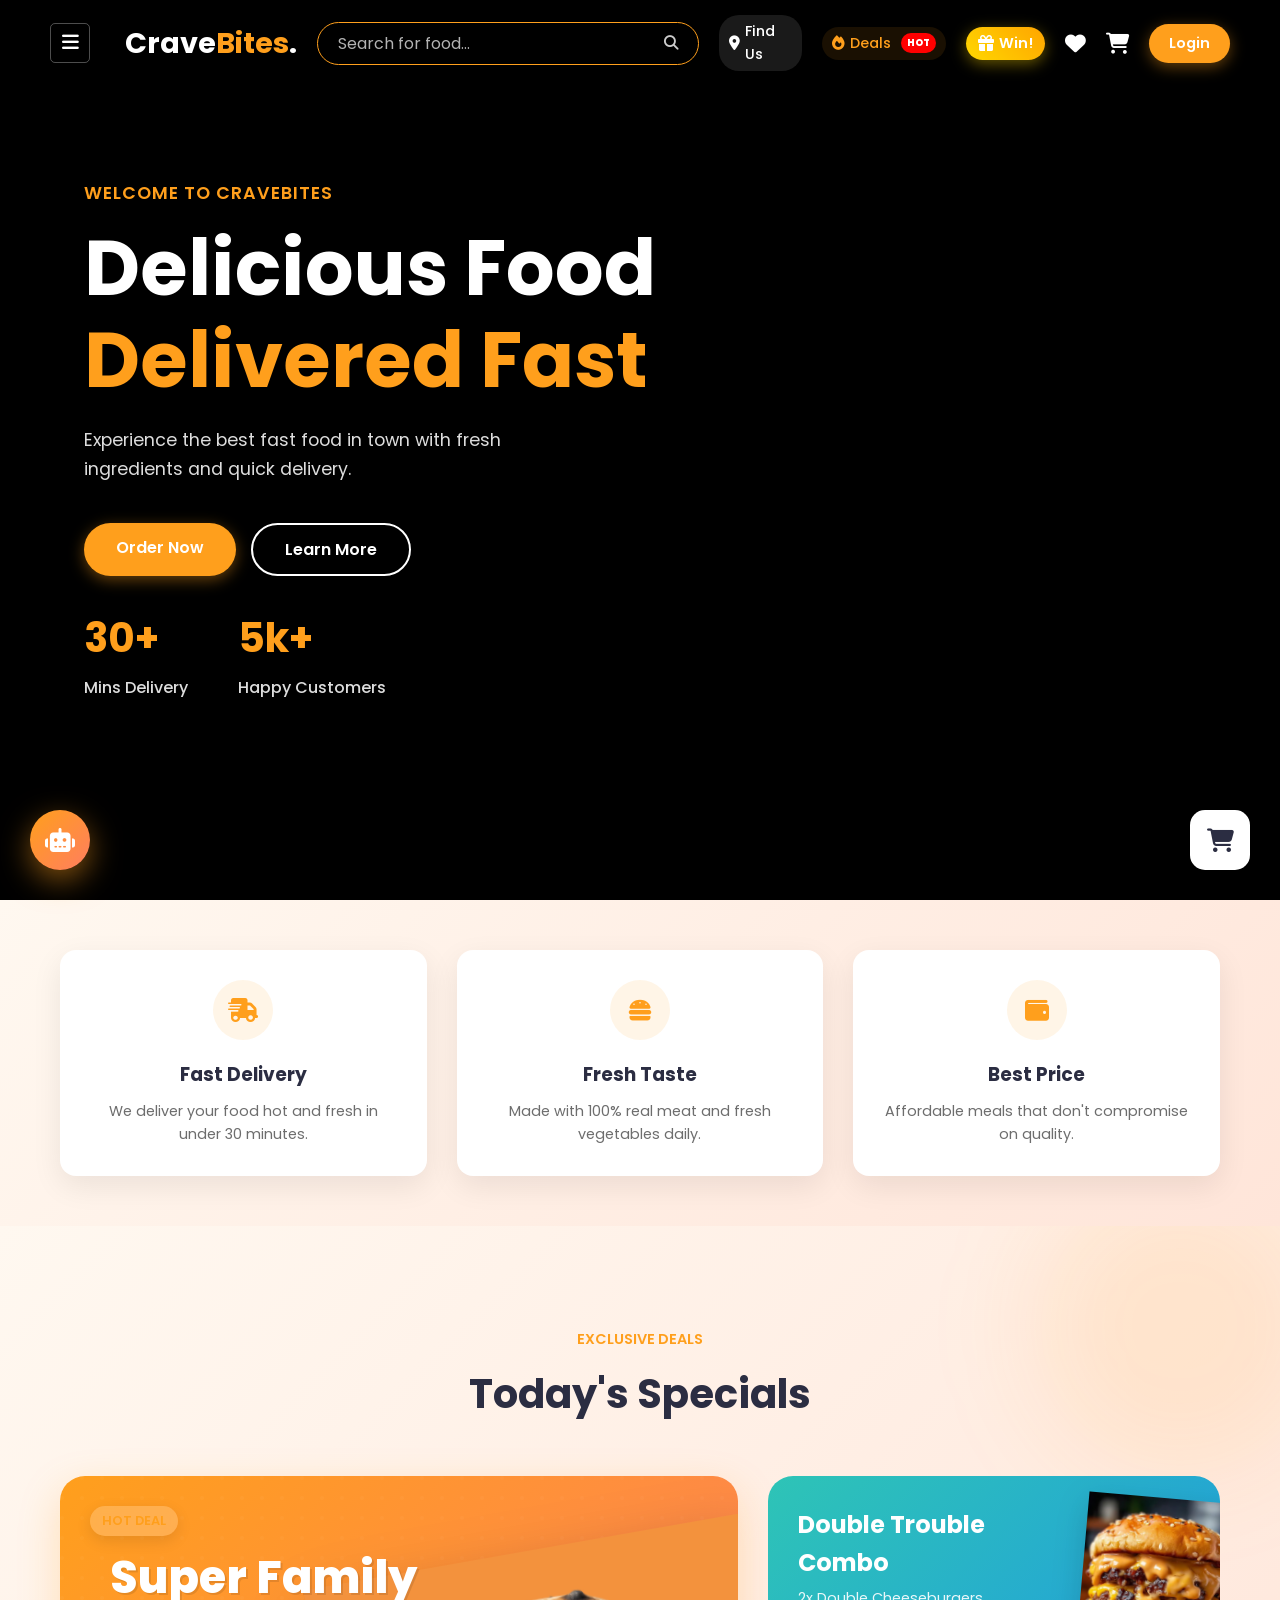
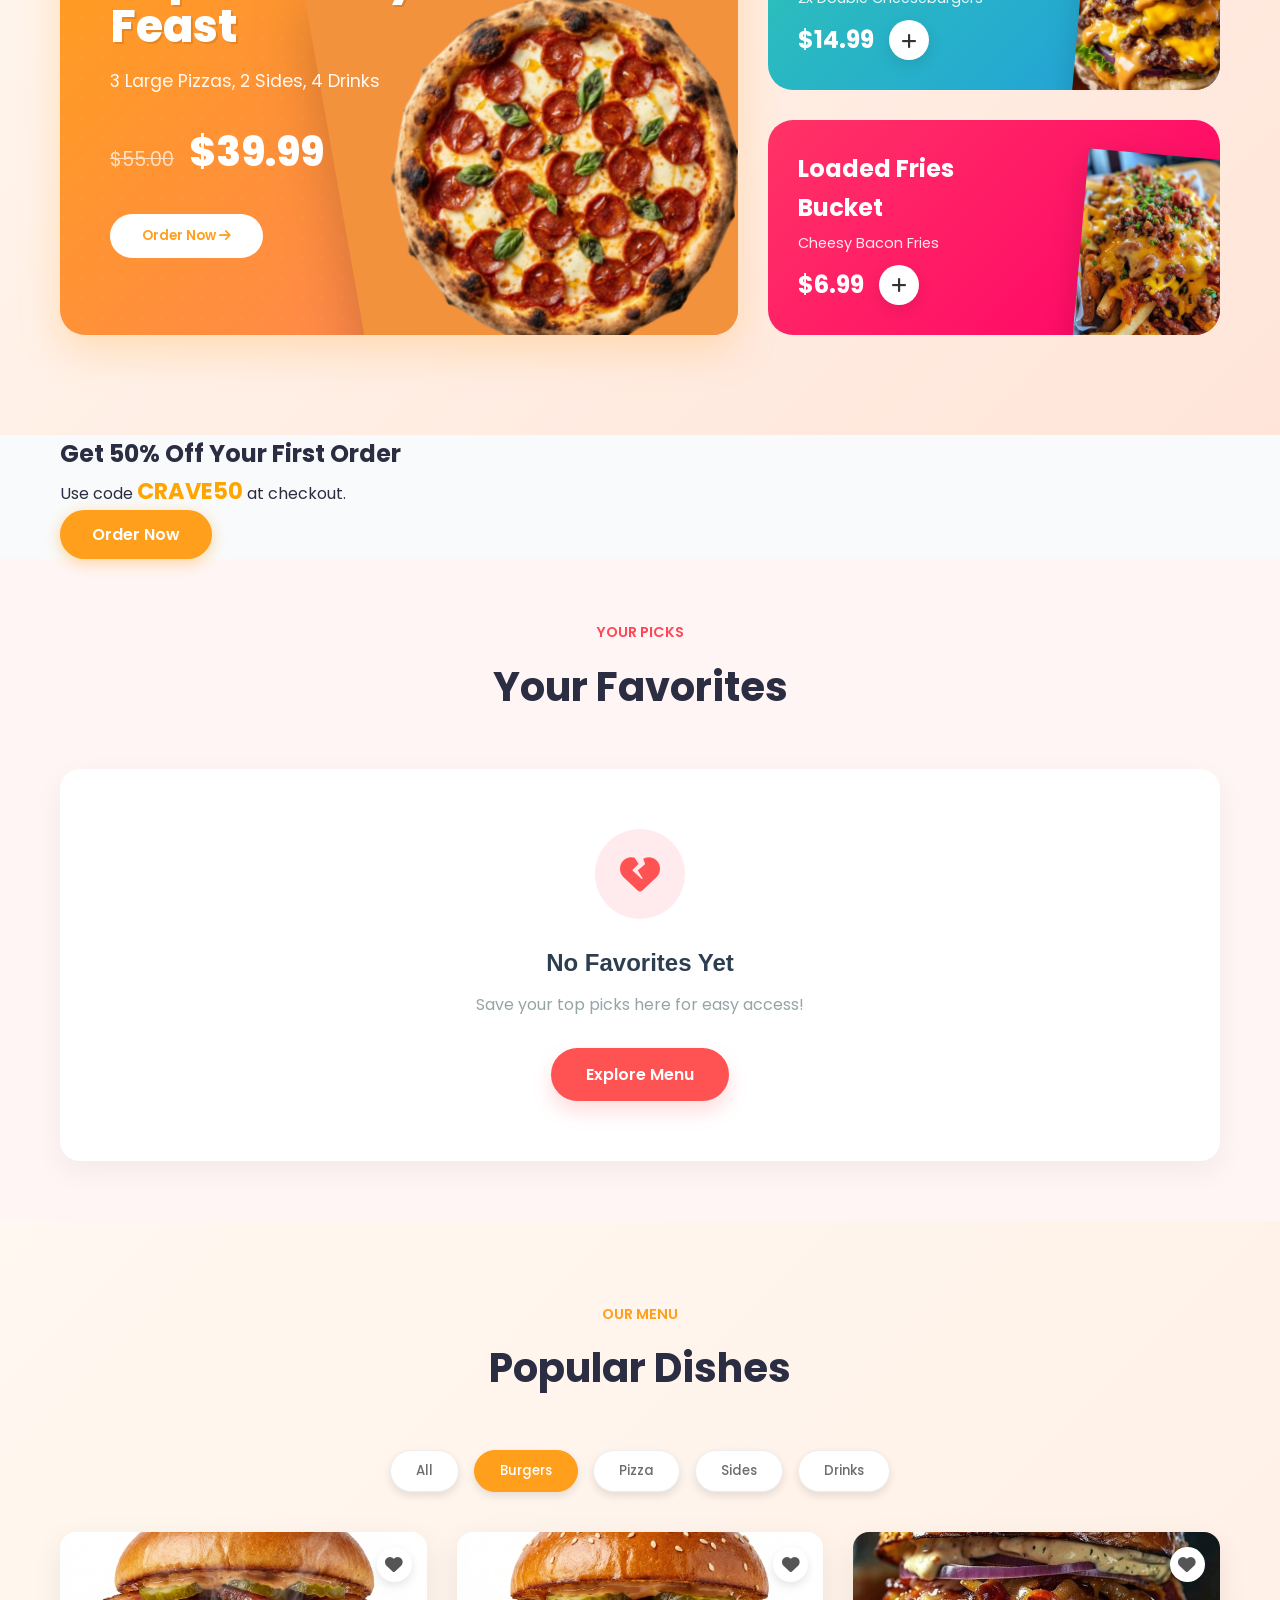
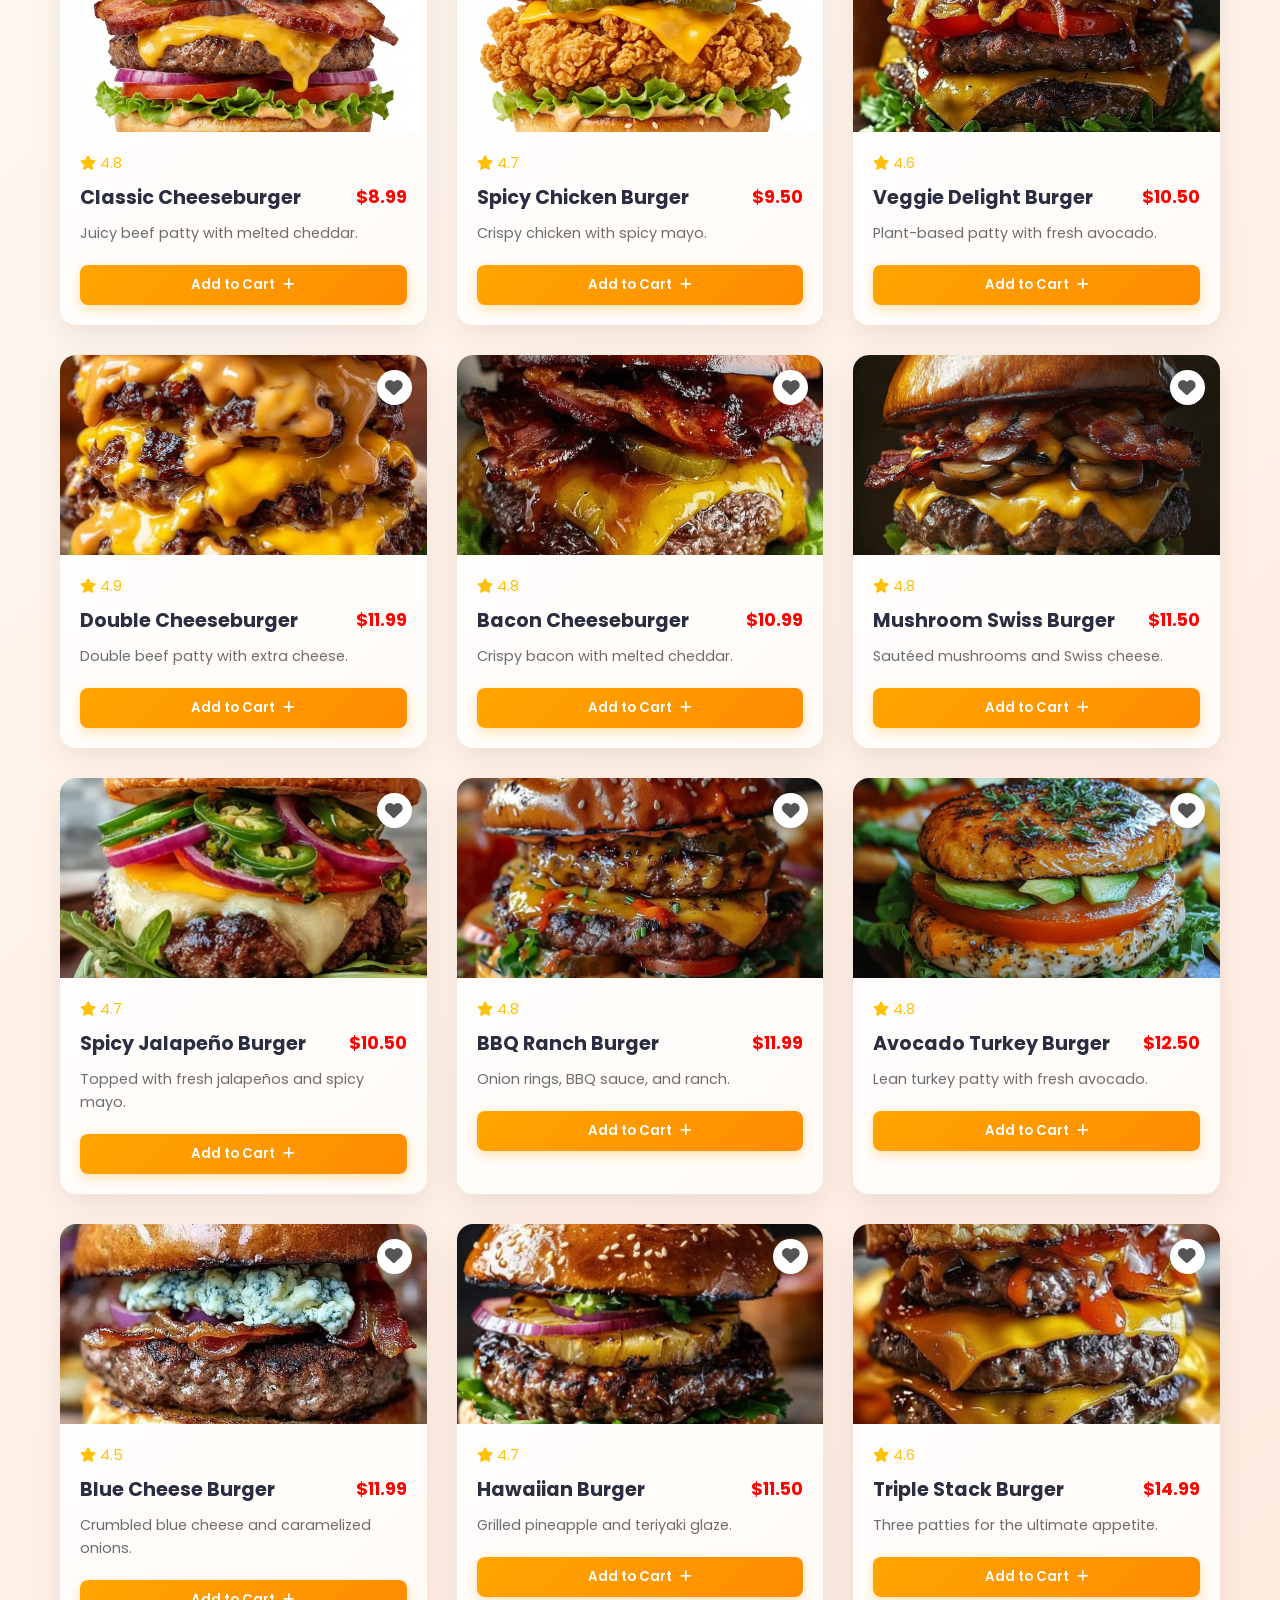
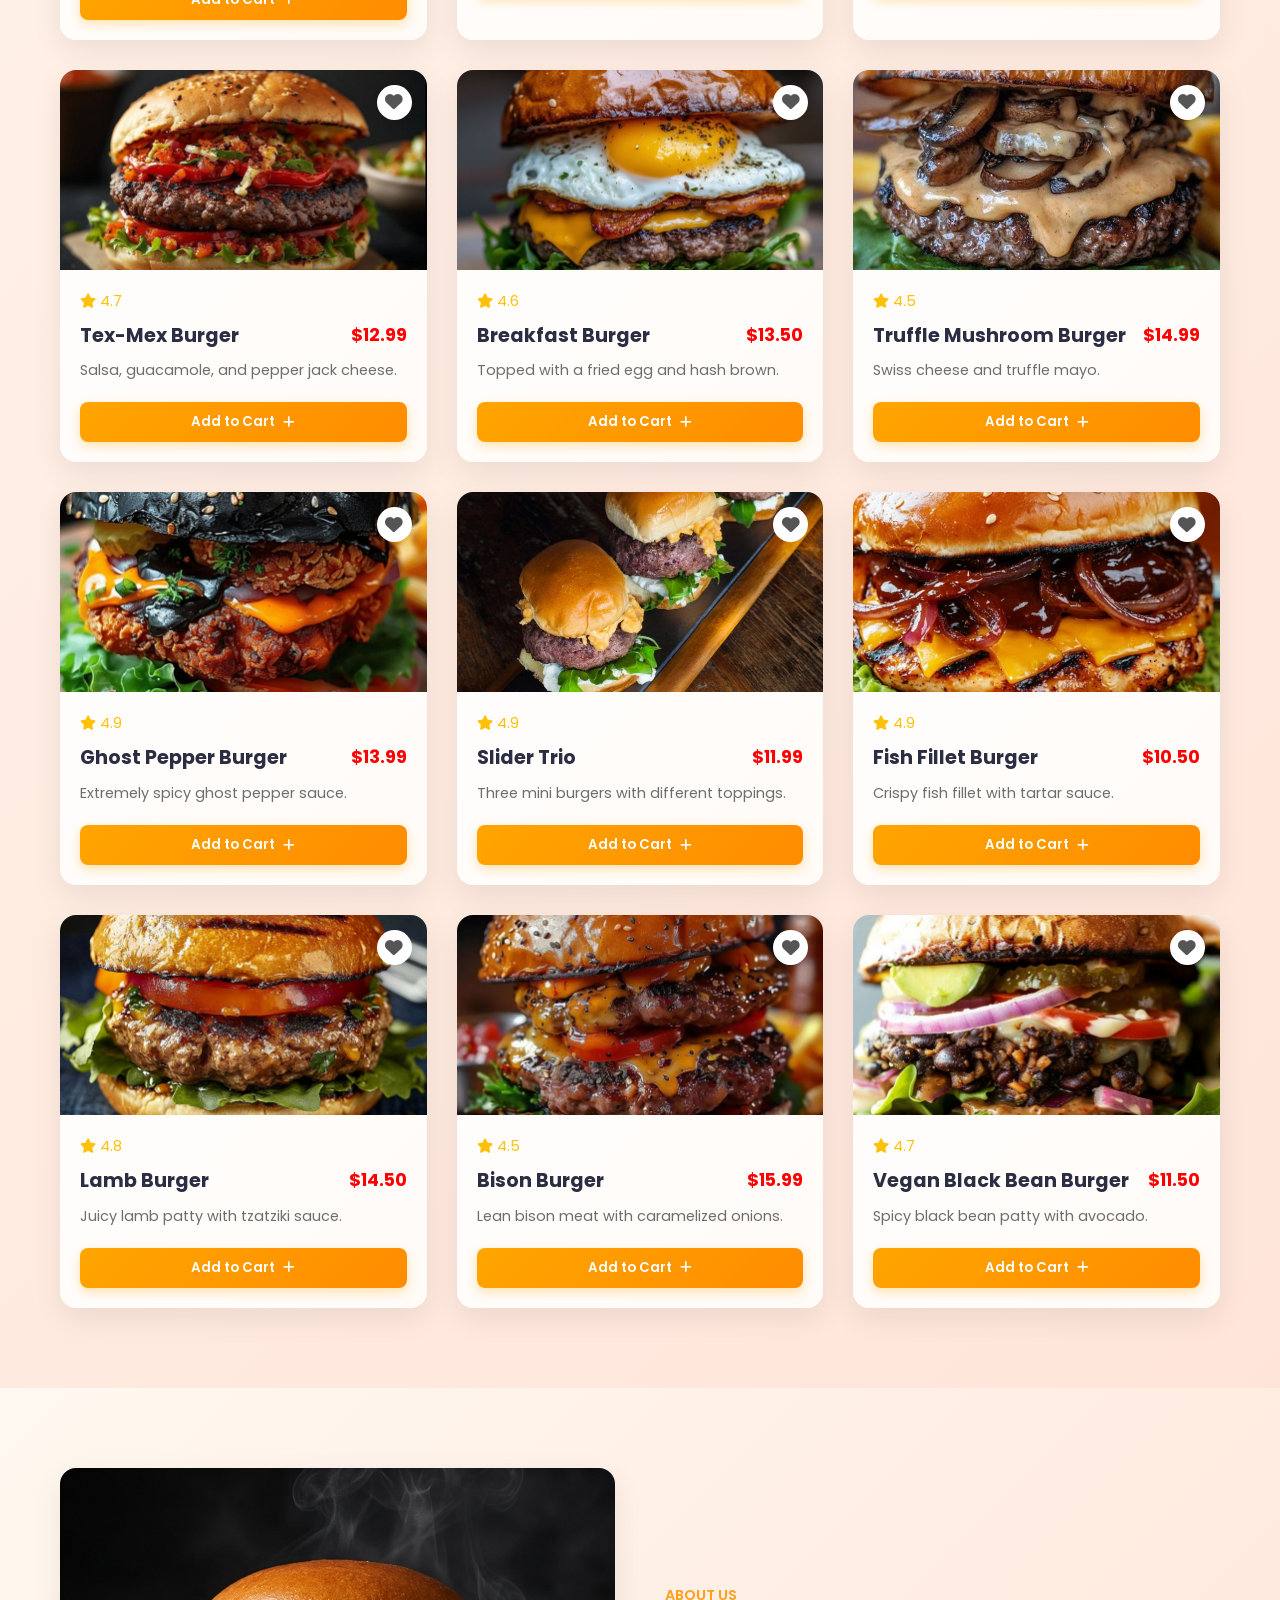
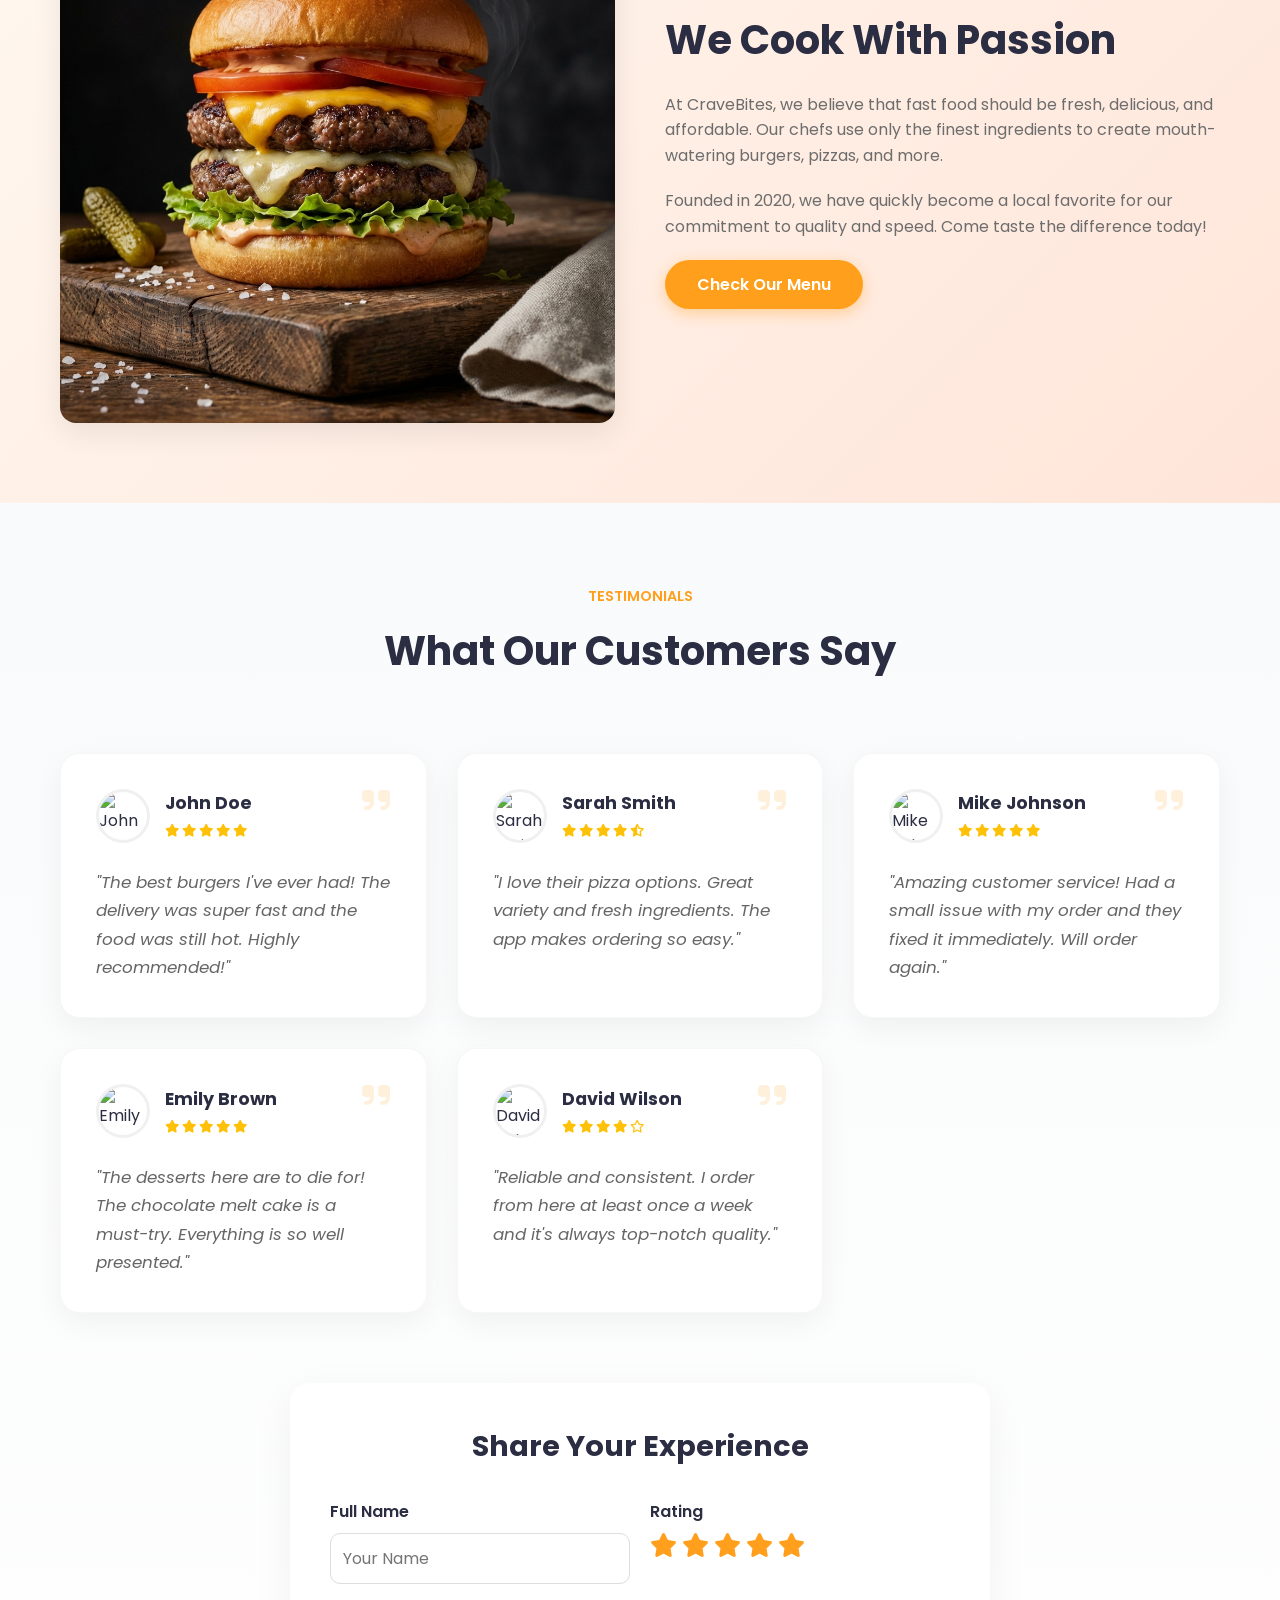
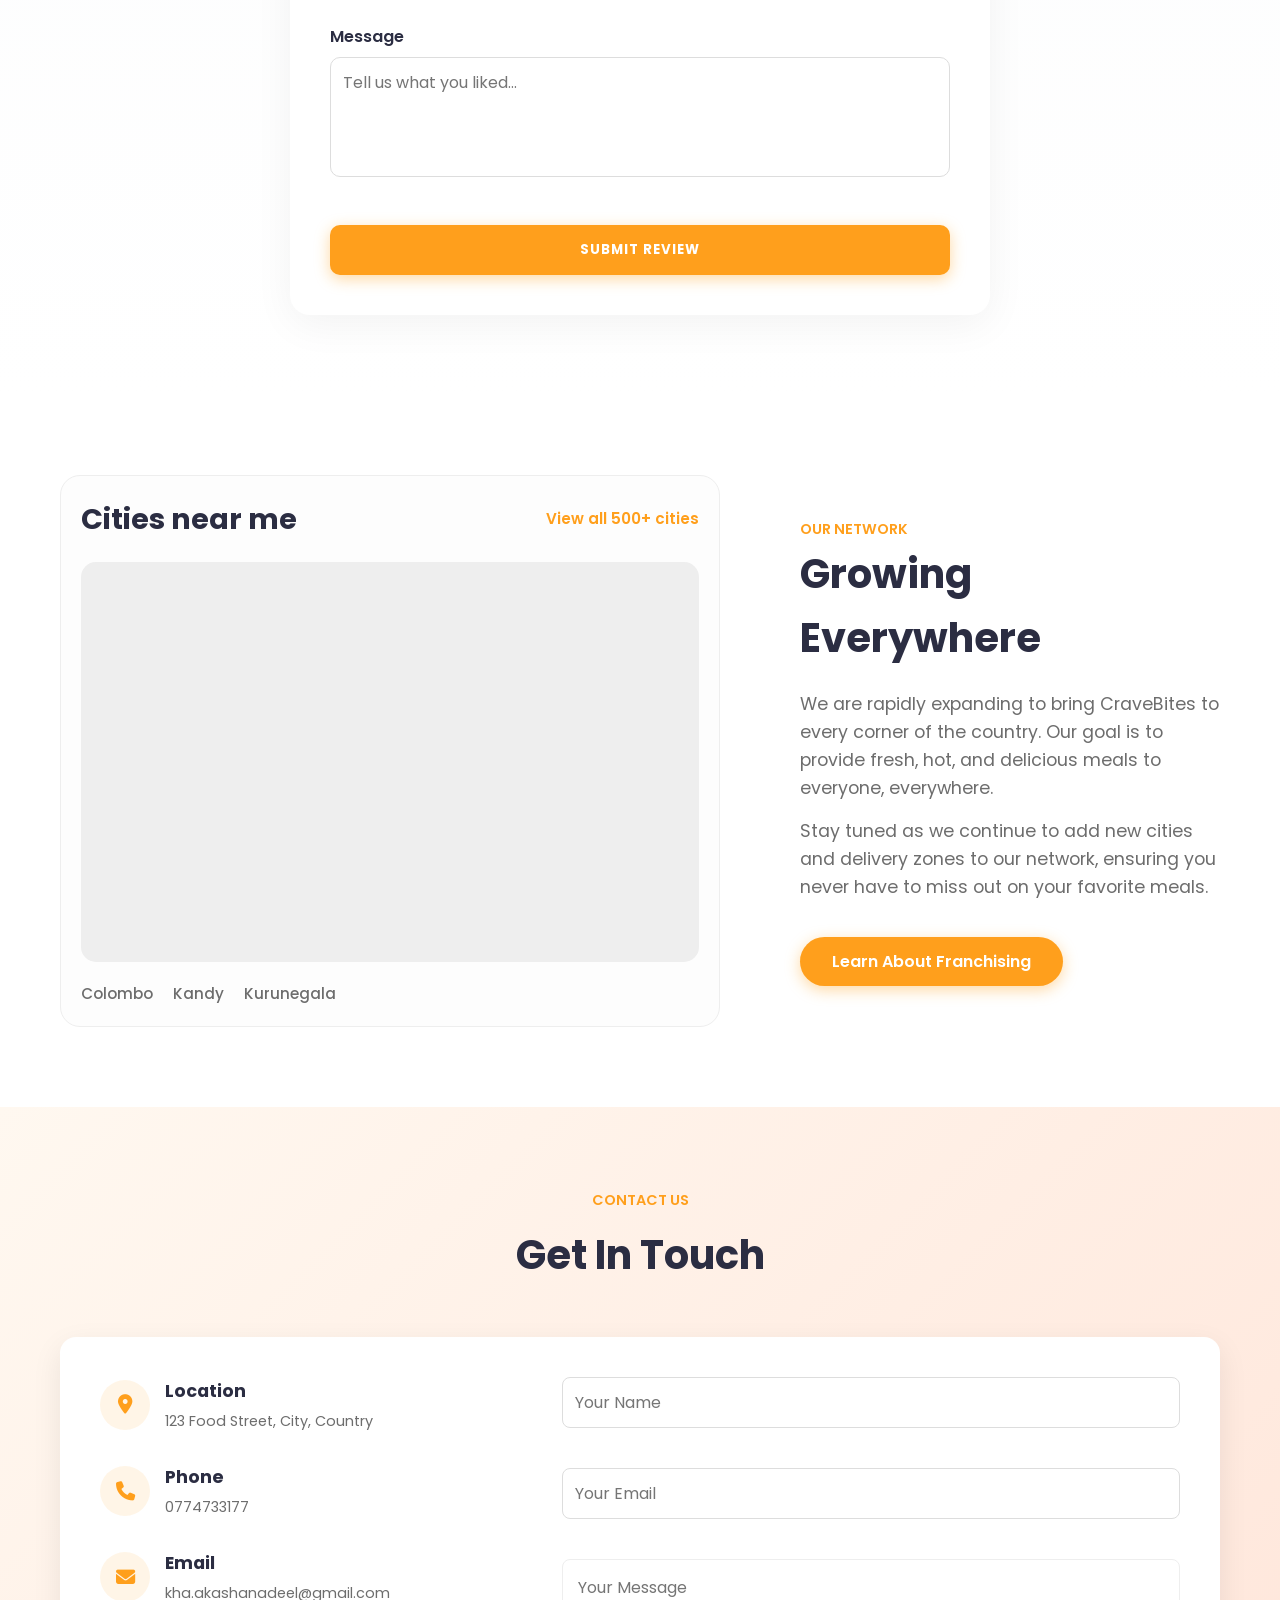
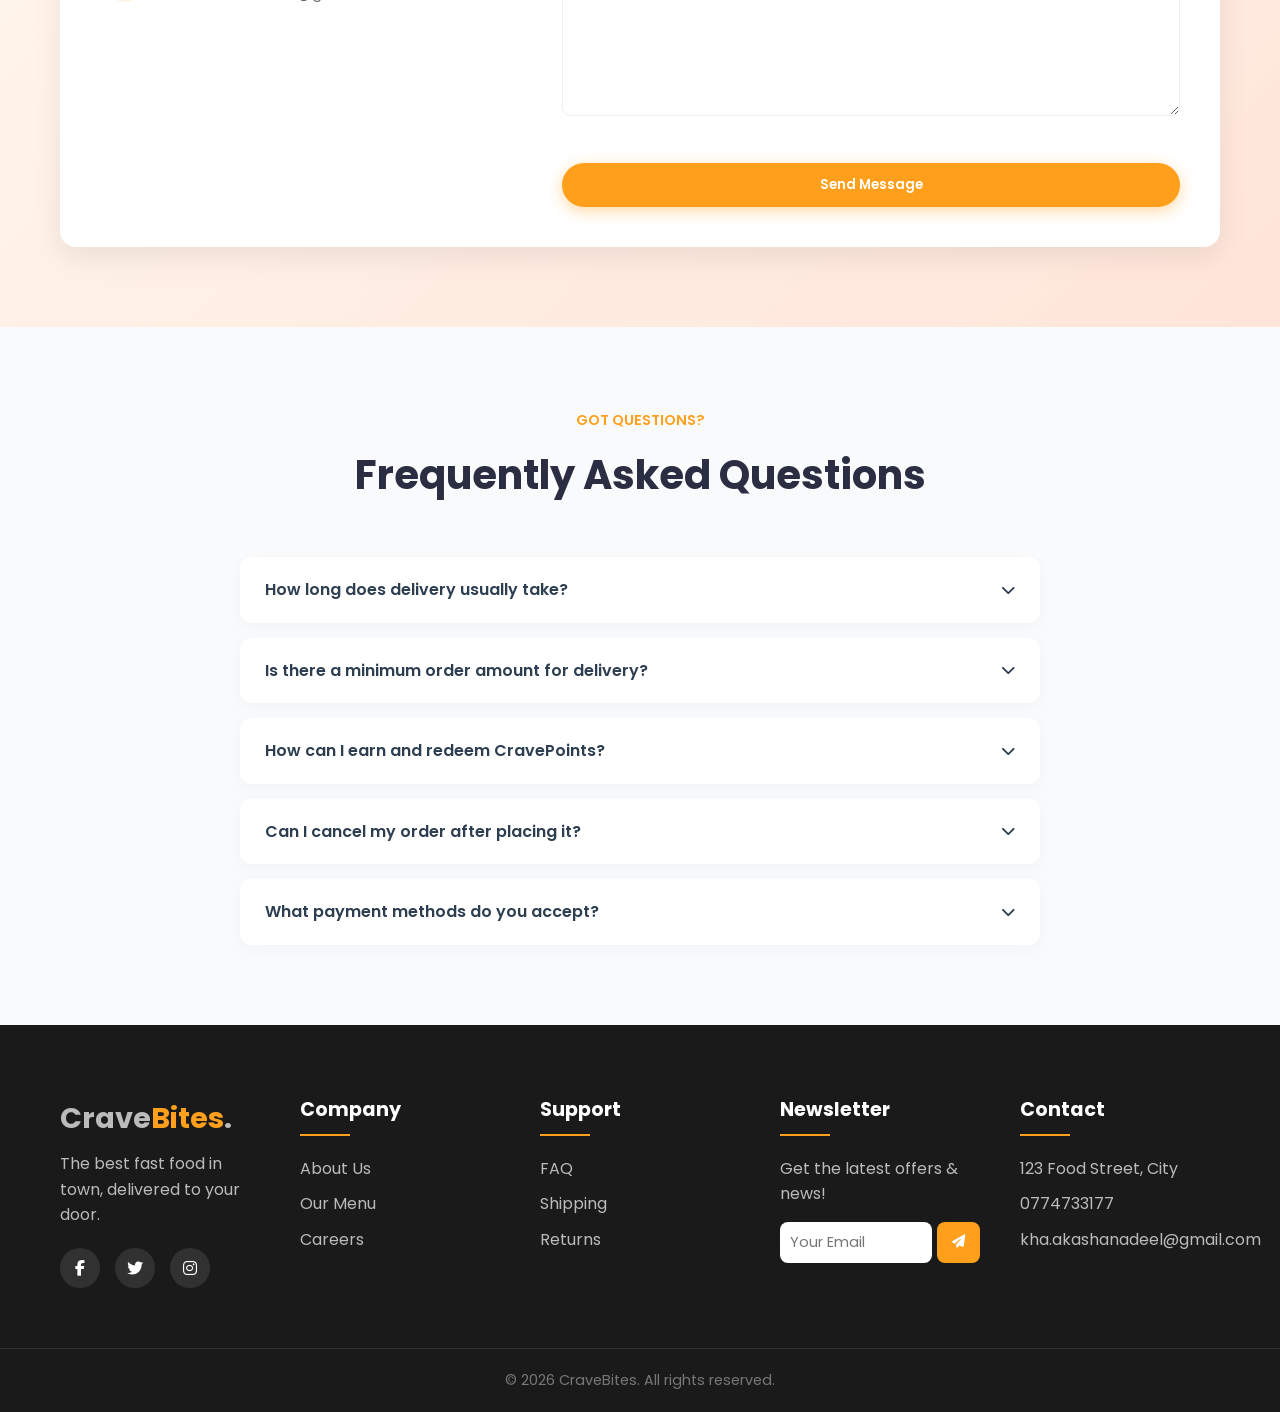
==== index.html @ c8f1b299 "Add files via upload" ====
<!DOCTYPE html>

<html lang="en">

<head>

    <meta charset="utf-8" />
    <meta content="width=device-width, initial-scale=1.0" name="viewport" />
    <title>CraveBites | The Ultimate Fast Food Experience</title>
    <meta name="description"
        content="Order the best burgers, pizzas, and melts at CraveBites. Fast delivery, exclusive rewards, and daily prizes! Taste the craving today.">
    <meta name="keywords" content="fast food, burgers, pizza, delivery, rewards, spins, cravebites">
    <link href="https://fonts.googleapis.com" rel="preconnect" />
    <link crossorigin="" href="https://fonts.gstatic.com" rel="preconnect" />
    <link href="https://fonts.googleapis.com/css2?family=Poppins:wght@300;400;600;700&amp;display=swap"
        rel="stylesheet" />
    <link href="https://cdnjs.cloudflare.com/ajax/libs/font-awesome/6.4.0/css/all.min.css" rel="stylesheet" />
    <link rel="apple-touch-icon" sizes="180x180" href="apple-touch-icon.png">
    <link rel="icon" type="image/png" sizes="32x32" href="favicon-32x32.png">
    <link rel="icon" type="image/png" sizes="16x16" href="favicon-16x16.png">
    <link rel="shortcut icon" href="favicon.ico" type="image/x-icon">
    <link rel="manifest" href="site.webmanifest">
    <!-- Leaflet Map -->
    <link crossorigin="" href="https://unpkg.com/leaflet@1.9.4/dist/leaflet.css"
        integrity="sha256-p4NxAoJBhIIN+hmNHrzRCf9tD/miZyoHS5obTRR9BMY=" rel="stylesheet" />
    <script crossorigin="" integrity="sha256-20nQCchB9co0qIjJZRGuk2/Z9VM+kNiyxNV1lvTlZBo="
        src="https://unpkg.com/leaflet@1.9.4/dist/leaflet.js"></script>
    <link href="style.css" rel="stylesheet" />
    <link href="new_offers.css" rel="stylesheet" />
    <link href="offers_coupons.css" rel="stylesheet" />
    <link href="settings.css" rel="stylesheet" />
    <link href="chatbot-mobile.css" rel="stylesheet" />
</head>

<body>
    <!-- Preloader -->
    <div id="preloader">
        <div class="preloader-content">
            <div class="food-icons">
                <i class="fa-solid fa-burger burger-icon"></i>
                <i class="fa-solid fa-pizza-slice pizza-icon"></i>
                <i class="fa-solid fa-drumstick-bite leg-icon"></i>
            </div>
            <div class="loading-bar">
                <div class="loading-progress"></div>
            </div>
            <h3>CraveBites</h3>
            <p>Preparing your delicious experience...</p>
        </div>
    </div>
    <!-- Navbar -->
    <nav class="navbar">
        <div class="container nav-container">
            <div class="nav-left">
                <div aria-label="Toggle Menu" class="menu-toggle" id="openSidebar" role="button" tabindex="0">
                    <i class="fa-solid fa-bars"></i>
                </div>
                <a class="logo" href="#">Crave<span>Bites</span>.</a>
            </div>
            <div class="nav-center">
                <div class="nav-search">
                    <!-- Hack to prevent autofill -->
                    <input style="opacity: 0; position: absolute; height: 0; width: 0; z-index: -1;" type="text"
                        name="fake_usernam_001" tabindex="-1" />
                    <input style="opacity: 0; position: absolute; height: 0; width: 0; z-index: -1;" type="password"
                        name="fake_pass_001" tabindex="-1" />

                    <input id="searchMain" placeholder="Search for food..." type="text" name="cravebites_search_q"
                        autocomplete="off" autocorrect="off" autocapitalize="off" spellcheck="false"
                        data-lpignore="true" readonly onfocus="this.removeAttribute('readonly');" />
                    <button id="searchActionBtn" aria-label="Search" title="Search" type="button"><i
                            class="fa-solid fa-magnifying-glass"></i></button>
                    <div class="search-suggestions"></div>
                </div>
            </div>
            <div class="nav-right">

                <a class="nav-item nav-location" href="#locations">
                    <i class="fa-solid fa-location-dot"></i>
                    <span>Find Us</span>
                </a>

                <a class="nav-item nav-deals" href="#offers">
                    <i class="fa-solid fa-fire"></i>
                    <span>Deals</span>
                    <span class="badge-hot">HOT</span>
                </a>

                <div class="nav-item nav-wheel" id="spinWheelBtn" onclick="openSpinWheel()"
                    style="cursor: pointer; display: flex; align-items: center; gap: 5px; color: #fff; background: linear-gradient(45deg, #FFD700, #FFA500); padding: 5px 12px; border-radius: 20px; box-shadow: 0 4px 15px rgba(255, 215, 0, 0.4); transition: transform 0.2s;">
                    <i class="fa-solid fa-gift" style="font-size: 1rem;"></i>
                    <span style="font-size: 0.9rem; font-weight: 600; color: #fff;">Win!</span>
                </div>
                <div class="nav-item fav-icon" style="position: relative; cursor: pointer;">
                    <i class="fa-solid fa-heart"></i>
                    <span class="fav-count"
                        style="position: absolute; top: -5px; right: -8px; background: red; color: white; font-size: 0.7rem; width: 15px; height: 15px; border-radius: 50%; display: flex; justify-content: center; align-items: center;">0</span>
                </div>
                <div class="nav-item cart-icon">
                    <i class="fa-solid fa-cart-shopping"></i>
                    <span class="cart-count">0</span>
                </div>
                <a class="btn btn-primary nav-login-btn" href="#" id="openLogin">Login</a>
                <div class="profile-menu-container" id="profileContainer" style="position: relative; display: none;">
                    <a class="nav-login-btn profile-btn" href="#" id="userProfileBtn" aria-label="Profile">
                        <i class="fa-solid fa-user"></i>
                    </a>

                    <!-- Profile Dropdown -->
                    <div class="profile-dropdown" id="profileDropdown"
                        style="display: none; position: absolute; top: 55px; right: -10px; background: white; width: 260px; border-radius: 16px; box-shadow: 0 10px 30px rgba(0,0,0,0.15); border: 1px solid #eee; z-index: 1000; overflow: hidden; opacity: 0; transform: translateY(10px); transition: all 0.3s ease;">
                        <div class="dropdown-header"
                            style="background: linear-gradient(135deg, #0056b3, #004494); padding: 20px; color: white; text-align: center;">
                            <div class="dd-avatar"
                                style="width: 60px; height: 60px; background: rgba(255,255,255,0.2); border-radius: 50%; margin: 0 auto 10px; display: flex; align-items: center; justify-content: center; font-size: 1.5rem; border: 2px solid rgba(255,255,255,0.3);">
                                <span id="ddInitial">U</span>
                            </div>
                            <h4 id="ddName" style="margin: 0; font-size: 1.1rem; font-weight: 600;">User Name</h4>
                            <p id="ddEmail" style="margin: 5px 0 0; font-size: 0.85rem; opacity: 0.8;">user@example.com
                            </p>
                        </div>
                        <div class="dropdown-body" style="padding: 10px 0;">
                            <a href="#" class="dd-link"
                                style="padding: 12px 20px; display: flex; align-items: center; gap: 12px; color: #444; text-decoration: none; font-size: 0.95rem; transition: background 0.2s;"><i
                                    class="fa-solid fa-user" style="color: #0056b3; width: 20px;"></i> My Profile</a>
                            <a href="tracking.html" class="dd-link"
                                style="padding: 12px 20px; display: flex; align-items: center; gap: 12px; color: #444; text-decoration: none; font-size: 0.95rem; transition: background 0.2s;"><i
                                    class="fa-solid fa-box" style="color: #0056b3; width: 20px;"></i> My Orders</a>
                            <a href="#" class="dd-link"
                                style="padding: 12px 20px; display: flex; align-items: center; gap: 12px; color: #444; text-decoration: none; font-size: 0.95rem; transition: background 0.2s;"><i
                                    class="fa-solid fa-gear" style="color: #0056b3; width: 20px;"></i> Settings</a>
                            <div style="height: 1px; background: #eee; margin: 8px 0;"></div>
                            <a href="#" id="logoutBtn" class="dd-link"
                                style="padding: 12px 20px; display: flex; align-items: center; gap: 12px; color: #ff4d4d; text-decoration: none; font-size: 0.95rem; transition: background 0.2s;"><i
                                    class="fa-solid fa-right-from-bracket" style="width: 20px;"></i> Logout</a>
                        </div>
                    </div>
                </div>

            </div>
        </div>
    </nav>
    <!-- Sidebar Menu -->
    <div class="sidebar-overlay" id="sidebarOverlay"></div>
    <div class="sidebar" id="sidebar">
        <div class="sidebar-header">
            <h3>Menu</h3>
            <button class="close-sidebar" id="closeSidebar"><i class="fa-solid fa-xmark"></i></button>
        </div>
        <ul class="sidebar-links">
            <li><a href="#home"><i class="fa-solid fa-house"></i> Home</a></li>
            <li><a href="#menu"><i class="fa-solid fa-utensils"></i> Menu</a></li>
            <li><a href="#about"><i class="fa-solid fa-circle-info"></i> About</a></li>
            <li><a href="#contact"><i class="fa-solid fa-address-book"></i> Contact</a></li>
            <li><a href="tracking.html"><i class="fa-solid fa-truck-fast"></i> Track Order</a></li>
            <li><a href="#" onclick="closeSidebar(); openSpinWheel(); return false;"><i class="fa-solid fa-gift"
                        style="color: #FFD700;"></i> Spin & Win</a></li>
            <li><a href="#" id="openSettings"><i class="fa-solid fa-gear"></i> Settings</a></li>
        </ul>
    </div>
    <!-- Hero Section -->
    <section class="hero" id="home">
        <!-- Video Background -->
        <div class="video-bg-wrapper">
            <div class="video-overlay"></div>
            <video id="heroVideo" class="hero-video" muted autoplay loop playsinline>
                <source src="cinematic_burger_animation_generation.mp4" type="video/mp4">
            </video>
        </div>

        <div class="container hero-container">
            <div class="hero-content">
                <span class="tagline">Welcome to CraveBites</span>
                <h1 class="hero-title">Delicious Food <br /> <span>Delivered Fast</span></h1>
                <p>Experience the best fast food in town with fresh <br /> ingredients and quick delivery.</p>
                <div class="hero-btns">
                    <a class="btn btn-primary" href="#menu">Order Now</a>
                    <a class="btn btn-secondary" href="#about">Learn More</a>
                </div>
                <div class="stats">
                    <div class="stat-item">
                        <h3>30+</h3>
                        <p>Mins Delivery</p>
                    </div>
                    <div class="stat-item">
                        <h3>5k+</h3>
                        <p>Happy Customers</p>
                    </div>
                </div>
            </div>
        </div>
    </section>
    <!-- Features Section -->
    <section class="features">
        <div class="container features-container">
            <div class="feature-card">
                <div class="icon-box"><i class="fa-solid fa-truck-fast"></i></div>
                <h3>Fast Delivery</h3>
                <p>We deliver your food hot and fresh in under 30 minutes.</p>
            </div>
            <div class="feature-card">
                <div class="icon-box"><i class="fa-solid fa-burger"></i></div>
                <h3>Fresh Taste</h3>
                <p>Made with 100% real meat and fresh vegetables daily.</p>
            </div>
            <div class="feature-card">
                <div class="icon-box"><i class="fa-solid fa-wallet"></i></div>
                <h3>Best Price</h3>
                <p>Affordable meals that don't compromise on quality.</p>
            </div>
        </div>
    </section>
    <!-- Special Offers Section -->
    <section class="special-offers" id="offers">
        <div class="container">
            <div class="section-header">
                <span class="sub-title">Exclusive Deals</span>
                <h2>Today's Specials</h2>
            </div>
            <div class="offers-container">
                <!-- Main Featured Offer -->
                <div class="offer-main">
                    <div class="offer-badge pulse">Hot Deal</div>
                    <div class="offer-info">
                        <h3>Super Family Feast</h3>
                        <p>3 Large Pizzas, 2 Sides, 4 Drinks</p>
                        <div class="price-tag">
                            <span class="original">$55.00</span>
                            <span class="current">$39.99</span>
                        </div>
                        <button class="btn btn-white"
                            onclick="addToCart('Super Family Feast', 39.99, 'foods/super%20family%20feast.png')">
                            Order Now <i class="fa-solid fa-arrow-right"></i>
                        </button>
                    </div>
                    <img alt="Family Feast" class="offer-img-main" src="foods/super%20family%20feast.png" />
                </div>
                <!-- Side Offers -->
                <div class="offer-side-group">
                    <div class="offer-side design-burger">
                        <div class="offer-side-content">
                            <h4>Double Trouble Combo</h4>
                            <p>2x Double Cheeseburgers</p>
                            <div class="offer-action-row">
                                <div class="price-mini">$14.99</div>
                                <button aria-label="Add to Cart" class="btn-icon-add"
                                    onclick="addToCart('Double Trouble Combo', 14.99, 'foods/double%20cheeseburger.jpeg')"><i
                                        class="fa-solid fa-plus"></i></button>
                            </div>
                        </div>
                        <img alt="Burger" class="offer-img-side" src="foods/double%20cheeseburger.jpeg" />
                    </div>
                    <div class="offer-side design-fries">
                        <div class="offer-side-content">
                            <h4>Loaded Fries Bucket</h4>
                            <p>Cheesy Bacon Fries</p>
                            <div class="offer-action-row">
                                <div class="price-mini">$6.99</div>
                                <button aria-label="Add to Cart" class="btn-icon-add"
                                    onclick="addToCart('Loaded Fries Bucket', 6.99, 'foods/chili%20cheesy%20fries.jpeg')"><i
                                        class="fa-solid fa-plus"></i></button>
                            </div>
                        </div>
                        <img alt="Fries" class="offer-img-side" src="foods/chili%20cheesy%20fries.jpeg" />
                    </div>
                </div>
            </div>
        </div>
    </section>



    <!-- Promotional Banner Section -->
    <section class="promo-banner">
        <div class="container">
            <h2>Get 50% Off Your First Order</h2>
            <p>Use code <strong style="color: #FFA500; font-weight: 700; font-size: 1.4rem;">CRAVE50</strong> at
                checkout.</p>
            <a href="#menu" class="btn btn-primary">Order Now</a>
        </div>
    </section>



    <!-- Favorites Section -->
    <section class="favorites-section" id="favorites"
        style="display: none; padding: 60px 0; background-color: #fff5f5;">
        <div class="container">
            <div class="section-header">
                <span class="sub-title" style="color: #ff4757;">Your Picks</span>
                <h2>Your Favorites</h2>
            </div>
            <div class="menu-grid" id="favorites-grid">
                <!-- Items injected via JS -->
            </div>
        </div>
    </section>

    <!-- Menu Section -->
    <section class="menu" id="menu">
        <div class="container">
            <div class="section-header">
                <span class="sub-title">Our Menu</span>
                <h2>Popular Dishes</h2>
            </div>
            <!-- Categories -->
            <div class="menu-categories">
                <button class="cat-btn" data-category="all">All</button>
                <button class="cat-btn active" data-category="burger">Burgers</button>
                <button class="cat-btn" data-category="pizza">Pizza</button>
                <button class="cat-btn" data-category="sides">Sides</button>
                <button class="cat-btn" data-category="drinks">Drinks</button>
            </div>
            <div class="menu-grid">
                <div class="product-card" data-category="burger">
                    <div class="product-img">
                        <button class="fav-btn" aria-label="Add to Favorites">
                            <i class="fa-solid fa-heart"></i>
                        </button>
                        <img alt="Classic Cheeseburger" src="assets/product-burger.png" />
                    </div>
                    <div class="product-info">
                        <div class="rating">
                            <i class="fa-solid fa-star"></i> 4.8
                        </div>
                        <h3>Classic Cheeseburger <span class="price">$8.99</span></h3>
                        <p>Juicy beef patty with melted cheddar.</p>
                        <div class="product-actions"><button class="add-btn">Add to Cart
                                <i class="fa-solid fa-plus"></i></button></div>
                    </div>
                </div>
                <div class="product-card" data-category="burger">
                    <div class="product-img">
                        <button class="fav-btn" aria-label="Add to Favorites"><i class="fa-solid fa-heart"></i></button>
                        <img alt="Spicy Chicken Burger" src="assets/product-chicken.png" />
                    </div>
                    <div class="product-info">
                        <div class="rating"><i class="fa-solid fa-star"></i> 4.7</div>
                        <h3>Spicy Chicken Burger <span class="price">$9.50</span></h3>
                        <p>Crispy chicken with spicy mayo.</p>
                        <div class="product-actions"><button class="add-btn">Add to Cart <i
                                    class="fa-solid fa-plus"></i></button></div>
                    </div>
                </div>
                <div class="product-card" data-category="burger">
                    <div class="product-img">
                        <button class="fav-btn" aria-label="Add to Favorites"><i class="fa-solid fa-heart"></i></button>
                        <img alt="Veggie Delight Burger" src="foods/veggie%20delight%20burger.jpeg" />
                    </div>
                    <div class="product-info">
                        <div class="rating">
                            <i class="fa-solid fa-star"></i> 4.6
                        </div>
                        <h3>Veggie Delight Burger <span class="price">$10.50</span></h3>
                        <p>Plant-based patty with fresh avocado.</p>
                        <div class="product-actions"><button class="add-btn">Add to
                                Cart <i class="fa-solid fa-plus"></i></button></div>
                    </div>
                </div>
                <div class="product-card" data-category="burger">
                    <div class="product-img">
                        <button class="fav-btn" aria-label="Add to Favorites"><i class="fa-solid fa-heart"></i></button>
                        <img alt="Double Cheeseburger" src="foods/double%20cheeseburger.jpeg" />
                    </div>
                    <div class="product-info">
                        <div class="rating">
                            <i class="fa-solid fa-star"></i> 4.9
                        </div>
                        <h3>Double Cheeseburger <span class="price">$11.99</span></h3>
                        <p>Double beef patty with extra cheese.</p>
                        <div class="product-actions"><button class="add-btn">Add to
                                Cart <i class="fa-solid fa-plus"></i></button></div>
                    </div>
                </div>
                <div class="product-card" data-category="burger">
                    <div class="product-img"><button class="fav-btn" aria-label="Add to Favorites"><i
                                class="fa-solid fa-heart"></i></button><img alt="Bacon Cheeseburger"
                            src="foods/bacon%20cheese%20burger.jpeg" />
                    </div>
                    <div class="product-info">
                        <div class="rating"><i class="fa-solid fa-star"></i> 4.8</div>
                        <h3>Bacon Cheeseburger <span class="price">$10.99</span></h3>
                        <p>Crispy bacon with melted cheddar.</p>
                        <div class="product-actions"><button class="add-btn">Add to
                                Cart <i class="fa-solid fa-plus"></i></button></div>
                    </div>
                </div>
                <div class="product-card" data-category="burger">
                    <div class="product-img"><button class="fav-btn" aria-label="Add to Favorites"><i
                                class="fa-solid fa-heart"></i></button><img alt="Mushroom Swiss Burger"
                            src="foods/mushroom%20swiss%20burger.jpeg" /></div>
                    <div class="product-info">
                        <div class="rating"><i class="fa-solid fa-star"></i> 4.8</div>
                        <h3>Mushroom Swiss Burger <span class="price">$11.50</span></h3>
                        <p>Sautéed mushrooms and Swiss cheese.</p>
                        <div class="product-actions"><button class="add-btn">Add to
                                Cart <i class="fa-solid fa-plus"></i></button></div>
                    </div>
                </div>
                <div class="product-card" data-category="burger">
                    <div class="product-img"><button class="fav-btn" aria-label="Add to Favorites"><i
                                class="fa-solid fa-heart"></i></button><img alt="Spicy Jalapeño Burger"
                            src="foods/spicy%20jalape%20burger.jpeg" /></div>
                    <div class="product-info">
                        <div class="rating"><i class="fa-solid fa-star"></i> 4.7</div>
                        <h3>Spicy Jalapeño Burger <span class="price">$10.50</span></h3>
                        <p>Topped with fresh jalapeños and spicy mayo.</p>
                        <div class="product-actions"><button class="add-btn">Add to
                                Cart <i class="fa-solid fa-plus"></i></button></div>
                    </div>
                </div>
                <div class="product-card" data-category="burger">
                    <div class="product-img"><button class="fav-btn" aria-label="Add to Favorites"><i
                                class="fa-solid fa-heart"></i></button><img alt="BBQ Ranch Burger"
                            src="foods/bbq%20ranch%20burger.jpeg" /></div>
                    <div class="product-info">
                        <div class="rating"><i class="fa-solid fa-star"></i> 4.8</div>
                        <h3>BBQ Ranch Burger <span class="price">$11.99</span></h3>
                        <p>Onion rings, BBQ sauce, and ranch.</p>
                        <div class="product-actions"><button class="add-btn">Add to
                                Cart <i class="fa-solid fa-plus"></i></button></div>
                    </div>
                </div>
                <div class="product-card" data-category="burger">
                    <div class="product-img"><button class="fav-btn" aria-label="Add to Favorites"><i
                                class="fa-solid fa-heart"></i></button><img alt="Avocado Turkey Burger"
                            src="foods/avacado%20turkey%20burger.jpeg" /></div>
                    <div class="product-info">
                        <div class="rating"><i class="fa-solid fa-star"></i> 4.8</div>
                        <h3>Avocado Turkey Burger <span class="price">$12.50</span></h3>
                        <p>Lean turkey patty with fresh avocado.</p>
                        <div class="product-actions"><button class="add-btn">Add to
                                Cart <i class="fa-solid fa-plus"></i></button></div>
                    </div>
                </div>
                <div class="product-card" data-category="burger">
                    <div class="product-img"><button class="fav-btn" aria-label="Add to Favorites"><i
                                class="fa-solid fa-heart"></i></button><img alt="Blue Cheese Burger"
                            src="foods/blue%20cheese%20burger.jpeg" />
                    </div>
                    <div class="product-info">
                        <div class="rating"><i class="fa-solid fa-star"></i> 4.5</div>
                        <h3>Blue Cheese Burger <span class="price">$11.99</span></h3>
                        <p>Crumbled blue cheese and caramelized onions.</p>
                        <div class="product-actions"><button class="add-btn">Add to
                                Cart <i class="fa-solid fa-plus"></i></button></div>
                    </div>
                </div>
                <div class="product-card" data-category="burger">
                    <div class="product-img"><button class="fav-btn" aria-label="Add to Favorites"><i
                                class="fa-solid fa-heart"></i></button><img alt="Hawaiian Burger"
                            src="foods/hawaiian%20burger.jpeg" /></div>
                    <div class="product-info">
                        <div class="rating"><i class="fa-solid fa-star"></i> 4.7</div>
                        <h3>Hawaiian Burger <span class="price">$11.50</span></h3>
                        <p>Grilled pineapple and teriyaki glaze.</p>
                        <div class="product-actions"><button class="add-btn">Add to
                                Cart <i class="fa-solid fa-plus"></i></button></div>
                    </div>
                </div>
                <div class="product-card" data-category="burger">
                    <div class="product-img"><button class="fav-btn" aria-label="Add to Favorites"><i
                                class="fa-solid fa-heart"></i></button><img alt="Triple Stack Burger"
                            src="foods/triple%20stack%20burger.jpeg" />
                    </div>
                    <div class="product-info">
                        <div class="rating"><i class="fa-solid fa-star"></i> 4.6</div>
                        <h3>Triple Stack Burger <span class="price">$14.99</span></h3>
                        <p>Three patties for the ultimate appetite.</p>
                        <div class="product-actions"><button class="add-btn">Add to
                                Cart <i class="fa-solid fa-plus"></i></button></div>
                    </div>
                </div>
                <div class="product-card" data-category="burger">
                    <div class="product-img"><button class="fav-btn" aria-label="Add to Favorites"><i
                                class="fa-solid fa-heart"></i></button><img alt="Tex-Mex Burger"
                            src="foods/tex%20mex%20burger.jpeg" /></div>
                    <div class="product-info">
                        <div class="rating"><i class="fa-solid fa-star"></i> 4.7</div>
                        <h3>Tex-Mex Burger <span class="price">$12.99</span></h3>
                        <p>Salsa, guacamole, and pepper jack cheese.</p>
                        <div class="product-actions"><button class="add-btn">Add to
                                Cart <i class="fa-solid fa-plus"></i></button></div>
                    </div>
                </div>
                <div class="product-card" data-category="burger">
                    <div class="product-img"><button class="fav-btn" aria-label="Add to Favorites"><i
                                class="fa-solid fa-heart"></i></button><img alt="Breakfast Burger"
                            src="foods/breakfast%20burger.jpeg" /></div>
                    <div class="product-info">
                        <div class="rating"><i class="fa-solid fa-star"></i> 4.6</div>
                        <h3>Breakfast Burger <span class="price">$13.50</span></h3>
                        <p>Topped with a fried egg and hash brown.</p>
                        <div class="product-actions"><button class="add-btn">Add to
                                Cart <i class="fa-solid fa-plus"></i></button></div>
                    </div>
                </div>
                <div class="product-card" data-category="burger">
                    <div class="product-img"><button class="fav-btn" aria-label="Add to Favorites"><i
                                class="fa-solid fa-heart"></i></button><img alt="Truffle Mushroom Burger"
                            src="foods/truffle%20mushroom%20burger.jpeg" /></div>
                    <div class="product-info">
                        <div class="rating"><i class="fa-solid fa-star"></i> 4.5</div>
                        <h3>Truffle Mushroom Burger <span class="price">$14.99</span></h3>
                        <p>Swiss cheese and truffle mayo.</p>
                        <div class="product-actions"><button class="add-btn">Add to
                                Cart <i class="fa-solid fa-plus"></i></button></div>
                    </div>
                </div>
                <div class="product-card" data-category="burger">
                    <div class="product-img"><button class="fav-btn" aria-label="Add to Favorites"><i
                                class="fa-solid fa-heart"></i></button><img alt="Ghost Pepper Burger"
                            src="foods/ghost%20pepper%20burger.jpeg" />
                    </div>
                    <div class="product-info">
                        <div class="rating"><i class="fa-solid fa-star"></i> 4.9</div>
                        <h3>Ghost Pepper Burger <span class="price">$13.99</span></h3>
                        <p>Extremely spicy ghost pepper sauce.</p>
                        <div class="product-actions"><button class="add-btn">Add to
                                Cart <i class="fa-solid fa-plus"></i></button></div>
                    </div>
                </div>
                <div class="product-card" data-category="burger">
                    <div class="product-img"><button class="fav-btn" aria-label="Add to Favorites"><i
                                class="fa-solid fa-heart"></i></button><img alt="Slider Trio"
                            src="foods/slider%20trio.jpeg" /></div>
                    <div class="product-info">
                        <div class="rating"><i class="fa-solid fa-star"></i> 4.9</div>
                        <h3>Slider Trio <span class="price">$11.99</span></h3>
                        <p>Three mini burgers with different toppings.</p>
                        <div class="product-actions"><button class="add-btn">Add to
                                Cart <i class="fa-solid fa-plus"></i></button></div>
                    </div>
                </div>
                <div class="product-card" data-category="burger">
                    <div class="product-img"><button class="fav-btn" aria-label="Add to Favorites"><i
                                class="fa-solid fa-heart"></i></button><img alt="Fish Fillet Burger"
                            src="foods/fish%20fillet%20burger.jpeg" />
                    </div>
                    <div class="product-info">
                        <div class="rating"><i class="fa-solid fa-star"></i> 4.9</div>
                        <h3>Fish Fillet Burger <span class="price">$10.50</span></h3>
                        <p>Crispy fish fillet with tartar sauce.</p>
                        <div class="product-actions"><button class="add-btn">Add to
                                Cart <i class="fa-solid fa-plus"></i></button></div>
                    </div>
                </div>
                <div class="product-card" data-category="burger">
                    <div class="product-img"><button class="fav-btn" aria-label="Add to Favorites"><i
                                class="fa-solid fa-heart"></i></button><img alt="Lamb Burger"
                            src="foods/lamb%20burger.jpeg" /></div>
                    <div class="product-info">
                        <div class="rating"><i class="fa-solid fa-star"></i> 4.8</div>
                        <h3>Lamb Burger <span class="price">$14.50</span></h3>
                        <p>Juicy lamb patty with tzatziki sauce.</p>
                        <div class="product-actions"><button class="add-btn">Add to
                                Cart <i class="fa-solid fa-plus"></i></button></div>
                    </div>
                </div>
                <div class="product-card" data-category="burger">
                    <div class="product-img"><button class="fav-btn" aria-label="Add to Favorites"><i
                                class="fa-solid fa-heart"></i></button><img alt="Bison Burger"
                            src="foods/bison%20burger.jpeg" /></div>
                    <div class="product-info">
                        <div class="rating"><i class="fa-solid fa-star"></i> 4.5</div>
                        <h3>Bison Burger <span class="price">$15.99</span></h3>
                        <p>Lean bison meat with caramelized onions.</p>
                        <div class="product-actions"><button class="add-btn">Add to
                                Cart <i class="fa-solid fa-plus"></i></button></div>
                    </div>
                </div>
                <div class="product-card" data-category="burger">
                    <div class="product-img"><button class="fav-btn" aria-label="Add to Favorites"><i
                                class="fa-solid fa-heart"></i></button><img alt="Vegan Black Bean Burger"
                            src="foods/vegan%20black%20bean%20burger.jpeg" /></div>
                    <div class="product-info">
                        <div class="rating"><i class="fa-solid fa-star"></i> 4.7</div>
                        <h3>Vegan Black Bean Burger <span class="price">$11.50</span></h3>
                        <p>Spicy black bean patty with avocado.</p>
                        <div class="product-actions"><button class="add-btn">Add to
                                Cart <i class="fa-solid fa-plus"></i></button></div>
                    </div>
                </div>
                <div class="product-card" data-category="pizza">
                    <div class="product-img">
                        <button class="fav-btn" aria-label="Add to Favorites"><i class="fa-solid fa-heart"></i></button>
                        <img alt="Pepperoni Pizza" src="foods/pepperoni%20pizza.jpeg" />
                    </div>
                    <div class="product-info">
                        <div class="rating">
                            <i class="fa-solid fa-star"></i> 4.9
                        </div>
                        <h3>Pepperoni Pizza <span class="price">$12.99</span></h3>
                        <p>Spicy pepperoni with extra cheese.</p>
                        <div class="product-actions"><button class="add-btn">Add to
                                Cart <i class="fa-solid fa-plus"></i></button></div>
                    </div>
                </div>
                <div class="product-card" data-category="pizza">
                    <div class="product-img">
                        <button class="fav-btn" aria-label="Add to Favorites"><i class="fa-solid fa-heart"></i></button>
                        <img alt="Margherita Pizza" src="foods/margherita%20pizza.jpeg" />
                    </div>
                    <div class="product-info">
                        <div class="rating">
                            <i class="fa-solid fa-star"></i> 4.8
                        </div>
                        <h3>Margherita Pizza <span class="price">$11.00</span></h3>
                        <p>Classic tomato, mozzarella, and basil.</p>
                        <div class="product-actions"><button class="add-btn">Add to
                                Cart <i class="fa-solid fa-plus"></i></button></div>
                    </div>
                </div>
                <div class="product-card" data-category="pizza">
                    <div class="product-img">
                        <button class="fav-btn" aria-label="Add to Favorites"><i class="fa-solid fa-heart"></i></button>
                        <img alt="BBQ Chicken Pizza" src="foods/bbq%20chicken%20pizza.jpeg" />
                    </div>
                    <div class="product-info">
                        <div class="rating">
                            <i class="fa-solid fa-star"></i> 4.7
                        </div>
                        <h3>BBQ Chicken Pizza <span class="price">$13.50</span></h3>
                        <p>Grilled chicken with BBQ sauce and onions.</p>
                        <div class="product-actions"><button class="add-btn">Add to
                                Cart <i class="fa-solid fa-plus"></i></button></div>
                    </div>
                </div>
                <div class="product-card" data-category="pizza">
                    <div class="product-img"><button class="fav-btn" aria-label="Add to Favorites"><i
                                class="fa-solid fa-heart"></i></button><img alt="Hawaiian Pizza"
                            src="foods/hawaiian%20pizza.jpeg" /></div>
                    <div class="product-info">
                        <div class="rating"><i class="fa-solid fa-star"></i> 4.7</div>
                        <h3>Hawaiian Pizza <span class="price">$13.99</span></h3>
                        <p>Ham and pineapple on tomato base.</p>
                        <div class="product-actions"><button class="add-btn">Add to
                                Cart <i class="fa-solid fa-plus"></i></button></div>
                    </div>
                </div>
                <div class="product-card" data-category="pizza">
                    <div class="product-img"><button class="fav-btn" aria-label="Add to Favorites"><i
                                class="fa-solid fa-heart"></i></button><img alt="Meat Lovers Pizza"
                            src="foods/meat%20lovers%20pizza.jpeg" />
                    </div>
                    <div class="product-info">
                        <div class="rating"><i class="fa-solid fa-star"></i> 4.8</div>
                        <h3>Meat Lovers Pizza <span class="price">$15.99</span></h3>
                        <p>Pepperoni, sausage, ham, and bacon.</p>
                        <div class="product-actions"><button class="add-btn">Add to
                                Cart <i class="fa-solid fa-plus"></i></button></div>
                    </div>
                </div>
                <div class="product-card" data-category="pizza">
                    <div class="product-img"><button class="fav-btn" aria-label="Add to Favorites"><i
                                class="fa-solid fa-heart"></i></button><img alt="Veggie Supreme Pizza"
                            src="foods/veggi%20supreme%20pizza.jpeg" />
                    </div>
                    <div class="product-info">
                        <div class="rating"><i class="fa-solid fa-star"></i> 4.8</div>
                        <h3>Veggie Supreme Pizza <span class="price">$14.50</span></h3>
                        <p>Loaded with peppers, onions, and mushrooms.</p>
                        <div class="product-actions"><button class="add-btn">Add to
                                Cart <i class="fa-solid fa-plus"></i></button></div>
                    </div>
                </div>
                <div class="product-card" data-category="pizza">
                    <div class="product-img"><button class="fav-btn" aria-label="Add to Favorites"><i
                                class="fa-solid fa-heart"></i></button><img alt="Four Cheese Pizza"
                            src="foods/four%20cheese%20pizza.jpeg" />
                    </div>
                    <div class="product-info">
                        <div class="rating"><i class="fa-solid fa-star"></i> 4.5</div>
                        <h3>Four Cheese Pizza <span class="price">$13.50</span></h3>
                        <p>Mozzarella, cheddar, parmesan, and gouda.</p>
                        <div class="product-actions"><button class="add-btn">Add to
                                Cart <i class="fa-solid fa-plus"></i></button></div>
                    </div>
                </div>
                <div class="product-card" data-category="pizza">
                    <div class="product-img"><button class="fav-btn" aria-label="Add to Favorites"><i
                                class="fa-solid fa-heart"></i></button><img alt="Buffalo Chicken Pizza"
                            src="foods/buffalo%20chicken%20pizza.jpeg" /></div>
                    <div class="product-info">
                        <div class="rating"><i class="fa-solid fa-star"></i> 4.9</div>
                        <h3>Buffalo Chicken Pizza <span class="price">$14.99</span></h3>
                        <p>Spicy buffalo chicken with ranch drizzle.</p>
                        <div class="product-actions"><button class="add-btn">Add to
                                Cart <i class="fa-solid fa-plus"></i></button></div>
                    </div>
                </div>
                <div class="product-card" data-category="pizza">
                    <div class="product-img"><button class="fav-btn" aria-label="Add to Favorites"><i
                                class="fa-solid fa-heart"></i></button><img alt="Mushroom Truffle Pizza"
                            src="foods/mushroom%20truffle%20pizza.jpeg" /></div>
                    <div class="product-info">
                        <div class="rating"><i class="fa-solid fa-star"></i> 4.8</div>
                        <h3>Mushroom Truffle Pizza <span class="price">$16.50</span></h3>
                        <p>Wild mushrooms with truffle oil.</p>
                        <div class="product-actions"><button class="add-btn">Add to
                                Cart <i class="fa-solid fa-plus"></i></button></div>
                    </div>
                </div>
                <div class="product-card" data-category="pizza">
                    <div class="product-img"><button class="fav-btn" aria-label="Add to Favorites"><i
                                class="fa-solid fa-heart"></i></button><img alt="Spinach &amp; Feta Pizza"
                            src="foods/spinach%20%26%20feta%20pizza.jpeg" /></div>
                    <div class="product-info">
                        <div class="rating"><i class="fa-solid fa-star"></i> 4.5</div>
                        <h3>Spinach &amp; Feta Pizza <span class="price">$13.99</span></h3>
                        <p>Fresh spinach and creamy feta cheese.</p>
                        <div class="product-actions"><button class="add-btn">Add to
                                Cart <i class="fa-solid fa-plus"></i></button></div>
                    </div>
                </div>
                <div class="product-card" data-category="pizza">
                    <div class="product-img"><button class="fav-btn" aria-label="Add to Favorites"><i
                                class="fa-solid fa-heart"></i></button><img alt="Italian Sausage Pizza"
                            src="foods/italian%20sausage%20pizza.jpeg" /></div>
                    <div class="product-info">
                        <div class="rating"><i class="fa-solid fa-star"></i> 4.6</div>
                        <h3>Italian Sausage Pizza <span class="price">$14.50</span></h3>
                        <p>Spicy Italian sausage and roasted peppers.</p>
                        <div class="product-actions"><button class="add-btn">Add to
                                Cart <i class="fa-solid fa-plus"></i></button></div>
                    </div>
                </div>
                <div class="product-card" data-category="pizza">
                    <div class="product-img"><button class="fav-btn" aria-label="Add to Favorites"><i
                                class="fa-solid fa-heart"></i></button><img alt="White Garlic Pizza"
                            src="foods/white%20garlic%20pizza.jpeg" />
                    </div>
                    <div class="product-info">
                        <div class="rating"><i class="fa-solid fa-star"></i> 4.9</div>
                        <h3>White Garlic Pizza <span class="price">$12.99</span></h3>
                        <p>Garlic cream sauce with herbs.</p>
                        <div class="product-actions"><button class="add-btn">Add to
                                Cart <i class="fa-solid fa-plus"></i></button></div>
                    </div>
                </div>
                <div class="product-card" data-category="pizza">
                    <div class="product-img"><button class="fav-btn" aria-label="Add to Favorites"><i
                                class="fa-solid fa-heart"></i></button><img alt="Pesto Chicken Pizza"
                            src="foods/pesto%20chicken%20pizza.jpeg" />
                    </div>
                    <div class="product-info">
                        <div class="rating"><i class="fa-solid fa-star"></i> 4.9</div>
                        <h3>Pesto Chicken Pizza <span class="price">$15.50</span></h3>
                        <p>Basil pesto base with grilled chicken.</p>
                        <div class="product-actions"><button class="add-btn">Add to
                                Cart <i class="fa-solid fa-plus"></i></button></div>
                    </div>
                </div>
                <div class="product-card" data-category="pizza">
                    <div class="product-img"><button class="fav-btn" aria-label="Add to Favorites"><i
                                class="fa-solid fa-heart"></i></button><img alt="Philly Cheese Steak Pizza"
                            src="foods/philly%20cheese%20steak%20pizza.jpeg" /></div>
                    <div class="product-info">
                        <div class="rating"><i class="fa-solid fa-star"></i> 4.8</div>
                        <h3>Philly Cheese Steak Pizza <span class="price">$16.99</span></h3>
                        <p>Steak, onions, peppers, and provolone.</p>
                        <div class="product-actions"><button class="add-btn">Add to
                                Cart <i class="fa-solid fa-plus"></i></button></div>
                    </div>
                </div>
                <div class="product-card" data-category="pizza">
                    <div class="product-img"><button class="fav-btn" aria-label="Add to Favorites"><i
                                class="fa-solid fa-heart"></i></button><img alt="Taco Pizza"
                            src="foods/taco%20pizza.jpeg" />
                    </div>
                    <div class="product-info">
                        <div class="rating"><i class="fa-solid fa-star"></i> 4.7</div>
                        <h3>Taco Pizza <span class="price">$14.99</span></h3>
                        <p>Ground beef, lettuce, tomato, and cheddar.</p>
                        <div class="product-actions"><button class="add-btn">Add to
                                Cart <i class="fa-solid fa-plus"></i></button></div>
                    </div>
                </div>
                <div class="product-card" data-category="pizza">
                    <div class="product-img"><button class="fav-btn" aria-label="Add to Favorites"><i
                                class="fa-solid fa-heart"></i></button><img alt="Shrimp Scampi Pizza"
                            src="foods/shrimp%20scampi%20pizza.jpeg" />
                    </div>
                    <div class="product-info">
                        <div class="rating"><i class="fa-solid fa-star"></i> 4.5</div>
                        <h3>Shrimp Scampi Pizza <span class="price">$17.50</span></h3>
                        <p>Garlic butter shrimp and mozzarella.</p>
                        <div class="product-actions"><button class="add-btn">Add to
                                Cart <i class="fa-solid fa-plus"></i></button></div>
                    </div>
                </div>
                <div class="product-card" data-category="pizza">
                    <div class="product-img"><button class="fav-btn" aria-label="Add to Favorites"><i
                                class="fa-solid fa-heart"></i></button><img alt="Eggplant Parmesan Pizza"
                            src="foods/eggplant%20parmesan%20pizza.jpeg" /></div>
                    <div class="product-info">
                        <div class="rating"><i class="fa-solid fa-star"></i> 4.5</div>
                        <h3>Eggplant Parmesan Pizza <span class="price">$13.99</span></h3>
                        <p>Breaded eggplant and ricotta cheese.</p>
                        <div class="product-actions"><button class="add-btn">Add to
                                Cart <i class="fa-solid fa-plus"></i></button></div>
                    </div>
                </div>
                <div class="product-card" data-category="pizza">
                    <div class="product-img"><button class="fav-btn" aria-label="Add to Favorites"><i
                                class="fa-solid fa-heart"></i></button><img alt="Cheeseburger Pizza"
                            src="foods/cheese%20burger%20pizza.jpeg" />
                    </div>
                    <div class="product-info">
                        <div class="rating"><i class="fa-solid fa-star"></i> 4.8</div>
                        <h3>Cheeseburger Pizza <span class="price">$15.50</span></h3>
                        <p>Ground beef, pickles, and special sauce.</p>
                        <div class="product-actions"><button class="add-btn">Add to
                                Cart <i class="fa-solid fa-plus"></i></button></div>
                    </div>
                </div>
                <div class="product-card" data-category="pizza">
                    <div class="product-img"><button class="fav-btn" aria-label="Add to Favorites"><i
                                class="fa-solid fa-heart"></i></button><img alt="Mac and Cheese Pizza"
                            src="foods/mac%20and%20cheese%20pizza.jpeg" /></div>
                    <div class="product-info">
                        <div class="rating"><i class="fa-solid fa-star"></i> 4.5</div>
                        <h3>Mac and Cheese Pizza <span class="price">$14.50</span></h3>
                        <p>Creamy mac and cheese on a pizza crust.</p>
                        <div class="product-actions"><button class="add-btn">Add to
                                Cart <i class="fa-solid fa-plus"></i></button></div>
                    </div>
                </div>
                <div class="product-card" data-category="pizza">
                    <div class="product-img"><button class="fav-btn" aria-label="Add to Favorites"><i
                                class="fa-solid fa-heart"></i></button><img alt="Prosciutto Arugula Pizza"
                            src="foods/prosciutto%20arugula%20pizza.jpeg" /></div>
                    <div class="product-info">
                        <div class="rating"><i class="fa-solid fa-star"></i> 4.9</div>
                        <h3>Prosciutto Arugula Pizza <span class="price">$16.99</span></h3>
                        <p>Cured ham, fresh arugula, and balsamic.</p>
                        <div class="product-actions"><button class="add-btn">Add to
                                Cart <i class="fa-solid fa-plus"></i></button></div>
                    </div>
                </div>
                <div class="product-card" data-category="pizza">
                    <div class="product-img"><button class="fav-btn" aria-label="Add to Favorites"><i
                                class="fa-solid fa-heart"></i></button><img alt="Breakfast Pizza"
                            src="foods/breakfast%20pizza.jpeg" /></div>
                    <div class="product-info">
                        <div class="rating"><i class="fa-solid fa-star"></i> 4.6</div>
                        <h3>Breakfast Pizza <span class="price">$13.99</span></h3>
                        <p>Bacon, eggs, and cheese on a crust.</p>
                        <div class="product-actions"><button class="add-btn">Add to
                                Cart <i class="fa-solid fa-plus"></i></button></div>
                    </div>
                </div>
                <div class="product-card" data-category="pizza">
                    <div class="product-img"><button class="fav-btn" aria-label="Add to Favorites"><i
                                class="fa-solid fa-heart"></i></button><img alt="Thandoori Chicken Pizza"
                            src="foods/thandoori%20and%20butter%20chicken%20masala.jpeg" /></div>
                    <div class="product-info">
                        <div class="rating"><i class="fa-solid fa-star"></i> 4.9</div>
                        <h3>Thandoori Chicken Melt <span class="price">$16.99</span></h3>
                        <p>Spicy thandoori chicken with butter masala sauce.</p>
                        <div class="product-actions"><button class="add-btn">Add to
                                Cart <i class="fa-solid fa-plus"></i></button></div>
                    </div>
                </div>
                <div class="product-card" data-category="pizza">
                    <div class="product-img"><button class="fav-btn" aria-label="Add to Favorites"><i
                                class="fa-solid fa-heart"></i></button><img alt="Seafood Sensation Melt"
                            src="foods/seafood%20sensation%20melt%20.jpeg" /></div>
                    <div class="product-info">
                        <div class="rating"><i class="fa-solid fa-star"></i> 4.8</div>
                        <h3>Seafood Sensation Melt <span class="price">$15.50</span></h3>
                        <p>Crab, shrimp, and melted cheese perfection.</p>
                        <div class="product-actions"><button class="add-btn">Add to
                                Cart <i class="fa-solid fa-plus"></i></button></div>
                    </div>
                </div>
                <div class="product-card" data-category="pizza">
                    <div class="product-img"><button class="fav-btn" aria-label="Add to Favorites"><i
                                class="fa-solid fa-heart"></i></button><img alt="Spicy Chicken Combo Melt"
                            src="foods/spicy%20chicken%20combo%20melts.jpeg" /></div>
                    <div class="product-info">
                        <div class="rating"><i class="fa-solid fa-star"></i> 4.7</div>
                        <h3>Spicy Chicken Combo Melt <span class="price">$14.50</span></h3>
                        <p>Crispy spicy chicken with melted pepper jack.</p>
                        <div class="product-actions"><button class="add-btn">Add to
                                Cart <i class="fa-solid fa-plus"></i></button></div>
                    </div>
                </div>
                <div class="product-card" data-category="sides">
                    <div class="product-img">
                        <button class="fav-btn" aria-label="Add to Favorites">
                            <i class="fa-solid fa-heart"></i>
                        </button>
                        <img alt="Crispy Fries" src="foods/crispy%20fries.jpeg" />
                    </div>
                    <div class="product-info">
                        <div class="rating">
                            <i class="fa-solid fa-star"></i> 4.5
                        </div>
                        <h3>Crispy Fries <span class="price">$3.99</span></h3>
                        <p>Golden salted french fries.</p>
                        <div class="product-actions"><button class="add-btn">Add to Cart
                                <i class="fa-solid fa-plus"></i></button></div>
                    </div>
                </div>
                <div class="product-card" data-category="sides">
                    <div class="product-img">
                        <button class="fav-btn" aria-label="Add to Favorites">
                            <i class="fa-solid fa-heart"></i>
                        </button>
                        <img alt="Cheesy Fries" src="foods/cheesy%20fries.jpeg" />
                    </div>
                    <div class="product-info">
                        <div class="rating">
                            <i class="fa-solid fa-star"></i> 4.6
                        </div>
                        <h3>Cheesy Fries <span class="price">$5.50</span></h3>
                        <p>Crispy fries topped with melted cheese.</p>
                        <div class="product-actions"><button class="add-btn">Add to Cart
                                <i class="fa-solid fa-plus"></i></button></div>
                    </div>
                </div>
                <div class="product-card" data-category="sides">
                    <div class="product-img">
                        <button class="fav-btn" aria-label="Add to Favorites">
                            <i class="fa-solid fa-heart"></i>
                        </button>
                        <img alt="Onion Rings" src="foods/onion%20rings.jpeg" />
                    </div>
                    <div class="product-info">
                        <div class="rating">
                            <i class="fa-solid fa-star"></i> 4.7
                        </div>
                        <h3>Onion Rings <span class="price">$4.99</span></h3>
                        <p>Crispy golden battered onion rings.</p>
                        <div class="product-actions"><button class="add-btn">Add to Cart
                                <i class="fa-solid fa-plus"></i></button></div>
                    </div>
                </div>
                <div class="product-card" data-category="sides">
                    <div class="product-img">
                        <button class="fav-btn" aria-label="Add to Favorites">
                            <i class="fa-solid fa-heart"></i>
                        </button>
                        <img alt="Mozzarella Sticks" src="foods/mozzarella%20sticks.jpeg" />
                    </div>
                    <div class="product-info">
                        <div class="rating">
                            <i class="fa-solid fa-star"></i> 4.8
                        </div>
                        <h3>Mozzarella Sticks <span class="price">$6.50</span></h3>
                        <p>Fried cheese sticks with marinara.</p>
                        <div class="product-actions"><button class="add-btn">Add to Cart
                                <i class="fa-solid fa-plus"></i></button></div>
                    </div>
                </div>
                <div class="product-card" data-category="sides">
                    <div class="product-img"><button class="fav-btn" aria-label="Add to Favorites"><i
                                class="fa-solid fa-heart"></i></button><img alt="Garlic Bread"
                            src="foods/garlic%20bread.jpeg" />
                    </div>
                    <div class="product-info">
                        <div class="rating"><i class="fa-solid fa-star"></i> 4.7</div>
                        <h3>Garlic Bread <span class="price">$4.50</span></h3>
                        <p>Toasted baguette with garlic butter.</p>
                        <div class="product-actions"><button class="add-btn">Add to Cart
                                <i class="fa-solid fa-plus"></i></button></div>
                    </div>
                </div>
                <div class="product-card" data-category="sides">
                    <div class="product-img"><button class="fav-btn" aria-label="Add to Favorites"><i
                                class="fa-solid fa-heart"></i></button><img alt="Sweet Potato Fries"
                            src="foods/sweet%20potato%20fries.jpeg" />
                    </div>
                    <div class="product-info">
                        <div class="rating"><i class="fa-solid fa-star"></i> 4.5</div>
                        <h3>Sweet Potato Fries <span class="price">$4.99</span></h3>
                        <p>Crispy sweet potato fries.</p>
                        <div class="product-actions"><button class="add-btn">Add to Cart
                                <i class="fa-solid fa-plus"></i></button></div>
                    </div>
                </div>
                <div class="product-card" data-category="sides">
                    <div class="product-img"><button class="fav-btn" aria-label="Add to Favorites"><i
                                class="fa-solid fa-heart"></i></button><img alt="Chili Cheese Fries"
                            src="foods/chili%20cheesy%20fries.jpeg" />
                    </div>
                    <div class="product-info">
                        <div class="rating"><i class="fa-solid fa-star"></i> 4.9</div>
                        <h3>Chili Cheese Fries <span class="price">$6.99</span></h3>
                        <p>Fries topped with chili and cheese.</p>
                        <div class="product-actions"><button class="add-btn">Add to Cart
                                <i class="fa-solid fa-plus"></i></button></div>
                    </div>
                </div>
                <div class="product-card" data-category="sides">
                    <div class="product-img"><button class="fav-btn" aria-label="Add to Favorites"><i
                                class="fa-solid fa-heart"></i></button><img alt="Chicken Wings (6pcs)"
                            src="foods/chicken%20wings.jpeg" /></div>
                    <div class="product-info">
                        <div class="rating"><i class="fa-solid fa-star"></i> 4.6</div>
                        <h3>Chicken Wings (6pcs) <span class="price">$8.99</span></h3>
                        <p>Spicy buffalo or BBQ wings.</p>
                        <div class="product-actions"><button class="add-btn">Add to Cart
                                <i class="fa-solid fa-plus"></i></button></div>
                    </div>
                </div>
                <div class="product-card" data-category="sides">
                    <div class="product-img"><button class="fav-btn" aria-label="Add to Favorites"><i
                                class="fa-solid fa-heart"></i></button><img alt="Coleslaw" src="foods/coleslaw.jpeg" />
                    </div>
                    <div class="product-info">
                        <div class="rating"><i class="fa-solid fa-star"></i> 4.8</div>
                        <h3>Coleslaw <span class="price">$2.99</span></h3>
                        <p>Fresh and creamy cabbage slaw.</p>
                        <div class="product-actions"><button class="add-btn">Add to Cart
                                <i class="fa-solid fa-plus"></i></button></div>
                    </div>
                </div>
                <div class="product-card" data-category="sides">
                    <div class="product-img"><button class="fav-btn" aria-label="Add to Favorites"><i
                                class="fa-solid fa-heart"></i></button><img alt="Mac &amp; Cheese Bites"
                            src="foods/mac%20and%20cheese%20bites.jpeg" /></div>
                    <div class="product-info">
                        <div class="rating"><i class="fa-solid fa-star"></i> 4.9</div>
                        <h3>Mac &amp; Cheese Bites <span class="price">$5.99</span></h3>
                        <p>Fried macaroni and cheese balls.</p>
                        <div class="product-actions"><button class="add-btn">Add to Cart
                                <i class="fa-solid fa-plus"></i></button></div>
                    </div>
                </div>
                <div class="product-card" data-category="sides">
                    <div class="product-img"><button class="fav-btn" aria-label="Add to Favorites"><i
                                class="fa-solid fa-heart"></i></button><img alt="Caesar Salad"
                            src="foods/caesar%20salad.jpeg" />
                    </div>
                    <div class="product-info">
                        <div class="rating"><i class="fa-solid fa-star"></i> 4.6</div>
                        <h3>Caesar Salad <span class="price">$7.50</span></h3>
                        <p>Romaine lettuce, croutons, and parmesan.</p>
                        <div class="product-actions"><button class="add-btn">Add to Cart
                                <i class="fa-solid fa-plus"></i></button></div>
                    </div>
                </div>
                <div class="product-card" data-category="sides">
                    <div class="product-img"><button class="fav-btn" aria-label="Add to Favorites"><i
                                class="fa-solid fa-heart"></i></button><img alt="Potato Wedges"
                            src="foods/potato%20wedges.jpeg" />
                    </div>
                    <div class="product-info">
                        <div class="rating"><i class="fa-solid fa-star"></i> 4.5</div>
                        <h3>Potato Wedges <span class="price">$4.50</span></h3>
                        <p>Seasoned thick-cut potato wedges.</p>
                        <div class="product-actions"><button class="add-btn">Add to Cart
                                <i class="fa-solid fa-plus"></i></button></div>
                    </div>
                </div>
                <div class="product-card" data-category="sides">
                    <div class="product-img"><button class="fav-btn" aria-label="Add to Favorites"><i
                                class="fa-solid fa-heart"></i></button><img alt="Loaded Nachos"
                            src="foods/loaded%20nachos.jpeg" />
                    </div>
                    <div class="product-info">
                        <div class="rating"><i class="fa-solid fa-star"></i> 4.8</div>
                        <h3>Loaded Nachos <span class="price">$8.99</span></h3>
                        <p>Tortilla chips with cheese, beans, and salsa.</p>
                        <div class="product-actions"><button class="add-btn">Add to Cart
                                <i class="fa-solid fa-plus"></i></button></div>
                    </div>
                </div>
                <div class="product-card" data-category="sides">
                    <div class="product-img"><button class="fav-btn" aria-label="Add to Favorites"><i
                                class="fa-solid fa-heart"></i></button><img alt="Fried Pickles"
                            src="foods/fried%20pickles.jpeg" />
                    </div>
                    <div class="product-info">
                        <div class="rating"><i class="fa-solid fa-star"></i> 4.6</div>
                        <h3>Fried Pickles <span class="price">$5.50</span></h3>
                        <p>Breaded pickle chips with ranch dip.</p>
                        <div class="product-actions"><button class="add-btn">Add to Cart
                                <i class="fa-solid fa-plus"></i></button></div>
                    </div>
                </div>
                <div class="product-card" data-category="sides">
                    <div class="product-img"><button class="fav-btn" aria-label="Add to Favorites"><i
                                class="fa-solid fa-heart"></i></button><img alt="Jalapeño Poppers"
                            src="foods/jalapeno%20poppers.jpeg" /></div>
                    <div class="product-info">
                        <div class="rating"><i class="fa-solid fa-star"></i> 4.5</div>
                        <h3>Jalapeño Poppers <span class="price">$6.99</span></h3>
                        <p>Stuffed with cream cheese and fried.</p>
                        <div class="product-actions"><button class="add-btn">Add to Cart
                                <i class="fa-solid fa-plus"></i></button></div>
                    </div>
                </div>
                <div class="product-card" data-category="sides">
                    <div class="product-img"><button class="fav-btn" aria-label="Add to Favorites"><i
                                class="fa-solid fa-heart"></i></button><img alt="Corn on the Cob"
                            src="foods/corn%20on%20the%20cob.jpeg" /></div>
                    <div class="product-info">
                        <div class="rating"><i class="fa-solid fa-star"></i> 4.6</div>
                        <h3>Corn on the Cob <span class="price">$3.50</span></h3>
                        <p>Grilled corn with butter and spices.</p>
                        <div class="product-actions"><button class="add-btn">Add to Cart
                                <i class="fa-solid fa-plus"></i></button></div>
                    </div>
                </div>
                <div class="product-card" data-category="sides">
                    <div class="product-img"><button class="fav-btn" aria-label="Add to Favorites"><i
                                class="fa-solid fa-heart"></i></button><img alt="Side Salad"
                            src="foods/side%20salad.jpeg" />
                    </div>
                    <div class="product-info">
                        <div class="rating"><i class="fa-solid fa-star"></i> 4.9</div>
                        <h3>Side Salad <span class="price">$4.99</span></h3>
                        <p>Mixed greens with choice of dressing.</p>
                        <div class="product-actions"><button class="add-btn">Add to Cart
                                <i class="fa-solid fa-plus"></i></button></div>
                    </div>
                </div>
                <div class="product-card" data-category="sides">
                    <div class="product-img"><button class="fav-btn" aria-label="Add to Favorites"><i
                                class="fa-solid fa-heart"></i></button><img alt="Tater Tots"
                            src="foods/tater%20tots.jpeg" />
                    </div>
                    <div class="product-info">
                        <div class="rating"><i class="fa-solid fa-star"></i> 4.5</div>
                        <h3>Tater Tots <span class="price">$4.50</span></h3>
                        <p>Crispy fried potato barrels.</p>
                        <div class="product-actions"><button class="add-btn">Add to Cart
                                <i class="fa-solid fa-plus"></i></button></div>
                    </div>
                </div>
                <div class="product-card" data-category="sides">
                    <div class="product-img"><button class="fav-btn" aria-label="Add to Favorites"><i
                                class="fa-solid fa-heart"></i></button><img alt="Pretzel Bites"
                            src="foods/pretzel%20bites.jpeg" />
                    </div>
                    <div class="product-info">
                        <div class="rating"><i class="fa-solid fa-star"></i> 4.7</div>
                        <h3>Pretzel Bites <span class="price">$5.99</span></h3>
                        <p>Soft pretzel chunks with cheese dip.</p>
                        <div class="product-actions"><button class="add-btn">Add to Cart
                                <i class="fa-solid fa-plus"></i></button></div>
                    </div>
                </div>
                <div class="product-card" data-category="sides">
                    <div class="product-img"><button class="fav-btn" aria-label="Add to Favorites"><i
                                class="fa-solid fa-heart"></i></button><img alt="Fried Calamari"
                            src="foods/fried%20calamari.jpeg" /></div>
                    <div class="product-info">
                        <div class="rating"><i class="fa-solid fa-star"></i> 4.8</div>
                        <h3>Fried Calamari <span class="price">$9.99</span></h3>
                        <p>Crispy squid rings with marinara.</p>
                        <div class="product-actions"><button class="add-btn">Add to Cart
                                <i class="fa-solid fa-plus"></i></button></div>
                    </div>
                </div>
                <div class="product-card" data-category="sides">
                    <div class="product-img"><button class="fav-btn" aria-label="Add to Favorites"><i
                                class="fa-solid fa-heart"></i></button><img alt="Garlic Knots"
                            src="foods/garlic%20knots.jpeg" />
                    </div>
                    <div class="product-info">
                        <div class="rating"><i class="fa-solid fa-star"></i> 4.8</div>
                        <h3>Garlic Knots <span class="price">$4.99</span></h3>
                        <p>Dough knots tossed in garlic butter.</p>
                        <div class="product-actions"><button class="add-btn">Add to Cart
                                <i class="fa-solid fa-plus"></i></button></div>
                    </div>
                </div>
                <div class="product-card" data-category="drinks">
                    <div class="product-img">
                        <button class="fav-btn" aria-label="Add to Favorites"><i class="fa-solid fa-heart"></i></button>
                        <img alt="Ice Cold Cola" src="foods/ice%20cold%20cola.jpeg" />
                    </div>
                    <div class="product-info">
                        <div class="rating">
                            <i class="fa-solid fa-star"></i> 4.7
                        </div>
                        <h3>Ice Cold Cola <span class="price">$2.50</span></h3>
                        <p>Refreshing cola with lemon slice.</p>
                        <div class="product-actions"><button class="add-btn">Add to Cart
                                <i class="fa-solid fa-plus"></i></button></div>
                    </div>
                </div>
                <div class="product-card" data-category="drinks">
                    <div class="product-img">
                        <button class="fav-btn" aria-label="Add to Favorites"><i class="fa-solid fa-heart"></i></button>
                        <img alt="Orange Soda" src="foods/orange%20soda.jpeg" />
                    </div>
                    <div class="product-info">
                        <div class="rating">
                            <i class="fa-solid fa-star"></i> 4.5
                        </div>
                        <h3>Orange Soda <span class="price">$2.50</span></h3>
                        <p>Sparkling orange flavored soda.</p>
                        <div class="product-actions"><button class="add-btn">Add to Cart
                                <i class="fa-solid fa-plus"></i></button></div>
                    </div>
                    <!-- Product 12: Onion Rings -->
                    <!-- Product 13: Mozzarella Sticks -->
                    <!-- Product 14: Strawberry Milkshake -->
                    <!-- Product 15: Lemonade -->
                </div>
                <div class="product-card" data-category="drinks">
                    <div class="product-img">
                        <button class="fav-btn" aria-label="Add to Favorites"><i class="fa-solid fa-heart"></i></button>
                        <img alt="Strawberry Milkshake" src="foods/strawberry%20milkshake.jpeg" />
                    </div>
                    <div class="product-info">
                        <div class="rating">
                            <i class="fa-solid fa-star"></i> 4.9
                        </div>
                        <h3>Strawberry Milkshake <span class="price">$4.50</span></h3>
                        <p>Creamy strawberry shake with whipped cream.</p>
                        <div class="product-actions"><button class="add-btn">Add to Cart
                                <i class="fa-solid fa-plus"></i></button></div>
                    </div>
                </div>
                <div class="product-card" data-category="drinks">
                    <div class="product-img">
                        <button class="fav-btn" aria-label="Add to Favorites"><i class="fa-solid fa-heart"></i></button>
                        <img alt="Fresh Lemonade" src="foods/fresh%20lemonade.jpeg" />
                    </div>
                    <div class="product-info">
                        <div class="rating">
                            <i class="fa-solid fa-star"></i> 4.6
                        </div>
                        <h3>Fresh Lemonade <span class="price">$3.00</span></h3>
                        <p>Ice cold lemonade with mint.</p>
                        <div class="product-actions"><button class="add-btn">Add to Cart
                                <i class="fa-solid fa-plus"></i></button></div>
                    </div>
                    <!-- Product 16: Iced Coffee -->
                    <!-- Product 17: Green Tea -->
                    <!-- Product 18: Mango Smoothie -->
                    <!-- Product 19: Chocolate Milkshake -->
                    <!-- Product 20: Mineral Water -->
                    <!-- Product 21: Root Beer -->
                    <!-- Product 22: Ginger Ale -->
                    <!-- Product 23: Apple Juice -->
                </div>
                <div class="product-card" data-category="drinks">
                    <div class="product-img">
                        <button class="fav-btn" aria-label="Add to Favorites"><i class="fa-solid fa-heart"></i></button>
                        <img alt="Iced Coffee" src="foods/iced%20coffee.jpeg" />
                    </div>
                    <div class="product-info">
                        <div class="rating">
                            <i class="fa-solid fa-star"></i> 4.5
                        </div>
                        <h3>Iced Coffee <span class="price">$3.50</span></h3>
                        <p>Chilled coffee with milk and ice.</p>
                        <div class="product-actions"><button class="add-btn">Add to Cart
                                <i class="fa-solid fa-plus"></i></button></div>
                    </div>
                </div>
                <div class="product-card" data-category="drinks">
                    <div class="product-img">
                        <button class="fav-btn" aria-label="Add to Favorites"><i class="fa-solid fa-heart"></i></button>
                        <img alt="Green Tea" src="foods/green%20tea.jpeg" />
                    </div>
                    <div class="product-info">
                        <div class="rating">
                            <i class="fa-solid fa-star"></i> 4.5
                        </div>
                        <h3>Green Tea <span class="price">$2.50</span></h3>
                        <p>Hot or iced refreshing green tea.</p>
                        <div class="product-actions"><button class="add-btn">Add to Cart
                                <i class="fa-solid fa-plus"></i></button></div>
                    </div>
                </div>
                <div class="product-card" data-category="drinks">
                    <div class="product-img">
                        <button class="fav-btn" aria-label="Add to Favorites"><i class="fa-solid fa-heart"></i></button>
                        <img alt="Mango Smoothie" src="foods/mango%20smoothie.jpeg" />
                    </div>
                    <div class="product-info">
                        <div class="rating">
                            <i class="fa-solid fa-star"></i> 4.5
                        </div>
                        <h3>Mango Smoothie <span class="price">$4.99</span></h3>
                        <p>Fresh mango blended with yogurt.</p>
                        <div class="product-actions"><button class="add-btn">Add to Cart
                                <i class="fa-solid fa-plus"></i></button></div>
                    </div>
                </div>
                <div class="product-card" data-category="drinks">
                    <div class="product-img">
                        <button class="fav-btn" aria-label="Add to Favorites"><i class="fa-solid fa-heart"></i></button>
                        <img alt="Chocolate Milkshake" src="foods/chocolate%20milkshake.jpeg" />
                    </div>
                    <div class="product-info">
                        <div class="rating">
                            <i class="fa-solid fa-star"></i> 4.5
                        </div>
                        <h3>Chocolate Milkshake <span class="price">$4.50</span></h3>
                        <p>Rich chocolate shake with whipped cream.</p>
                        <div class="product-actions"><button class="add-btn">Add to Cart
                                <i class="fa-solid fa-plus"></i></button></div>
                    </div>
                </div>
                <div class="product-card" data-category="drinks">
                    <div class="product-img">
                        <button class="fav-btn" aria-label="Add to Favorites"><i class="fa-solid fa-heart"></i></button>
                        <img alt="Mineral Water" src="foods/mineral%20water.jpeg" />
                    </div>
                    <div class="product-info">
                        <div class="rating">
                            <i class="fa-solid fa-star"></i> 4.5
                        </div>
                        <h3>Mineral Water <span class="price">$1.50</span></h3>
                        <p>Pure sparkling mineral water.</p>
                        <div class="product-actions"><button class="add-btn">Add to Cart
                                <i class="fa-solid fa-plus"></i></button></div>
                    </div>
                </div>
                <div class="product-card" data-category="drinks">
                    <div class="product-img">
                        <button class="fav-btn" aria-label="Add to Favorites"><i class="fa-solid fa-heart"></i></button>
                        <img alt="Root Beer" src="foods/root%20beer.jpeg" />
                    </div>
                    <div class="product-info">
                        <div class="rating">
                            <i class="fa-solid fa-star"></i> 4.5
                        </div>
                        <h3>Root Beer <span class="price">$2.50</span></h3>
                        <p>Classic root beer soda.</p>
                        <div class="product-actions"><button class="add-btn">Add to Cart
                                <i class="fa-solid fa-plus"></i></button></div>
                    </div>
                </div>
                <div class="product-card" data-category="drinks">
                    <div class="product-img">
                        <button class="fav-btn" aria-label="Add to Favorites"><i class="fa-solid fa-heart"></i></button>
                        <img alt="Ginger Ale" src="foods/ginger%20ale.jpeg" />
                    </div>
                    <div class="product-info">
                        <div class="rating">
                            <i class="fa-solid fa-star"></i> 4.5
                        </div>
                        <h3>Ginger Ale <span class="price">$2.50</span></h3>
                        <p>Crisp and refreshing ginger ale.</p>
                        <div class="product-actions"><button class="add-btn">Add to Cart
                                <i class="fa-solid fa-plus"></i></button></div>
                    </div>
                </div>
                <div class="product-card" data-category="drinks">
                    <div class="product-img">
                        <button class="fav-btn" aria-label="Add to Favorites"><i class="fa-solid fa-heart"></i></button>
                        <img alt="Apple Juice" src="foods/apple%20juice.jpeg" />
                    </div>
                    <div class="product-info">
                        <div class="rating">
                            <i class="fa-solid fa-star"></i> 4.5
                        </div>
                        <h3>Apple Juice <span class="price">$2.99</span></h3>
                        <p>100% natural apple juice.</p>
                        <div class="product-actions"><button class="add-btn">Add to Cart
                                <i class="fa-solid fa-plus"></i></button></div>
                    </div>
                </div>
                <div class="product-card" data-category="drinks">
                    <div class="product-img"><button class="fav-btn" aria-label="Add to Favorites"><i
                                class="fa-solid fa-heart"></i></button><img alt="Vanilla Milkshake"
                            src="foods/vanilla%20milkshake.jpeg" /></div>
                    <div class="product-info">
                        <div class="rating"><i class="fa-solid fa-star"></i> 4.8</div>
                        <h3>Vanilla Milkshake <span class="price">$4.50</span></h3>
                        <p>Classic creamy vanilla shake.</p>
                        <div class="product-actions"><button class="add-btn">Add to Cart
                                <i class="fa-solid fa-plus"></i></button></div>
                    </div>
                </div>
                <div class="product-card" data-category="drinks">
                    <div class="product-img"><button class="fav-btn" aria-label="Add to Favorites"><i
                                class="fa-solid fa-heart"></i></button><img alt="Oreo Shake"
                            src="foods/oreo%20shake.jpeg" />
                    </div>
                    <div class="product-info">
                        <div class="rating"><i class="fa-solid fa-star"></i> 4.5</div>
                        <h3>Oreo Shake <span class="price">$5.50</span></h3>
                        <p>Vanilla shake blended with Oreo cookies.</p>
                        <div class="product-actions"><button class="add-btn">Add to Cart
                                <i class="fa-solid fa-plus"></i></button></div>
                    </div>
                </div>
                <div class="product-card" data-category="drinks">
                    <div class="product-img"><button class="fav-btn" aria-label="Add to Favorites"><i
                                class="fa-solid fa-heart"></i></button><img alt="Banana Smoothie"
                            src="foods/banana%20smoothie.jpeg" /></div>
                    <div class="product-info">
                        <div class="rating"><i class="fa-solid fa-star"></i> 4.5</div>
                        <h3>Banana Smoothie <span class="price">$4.99</span></h3>
                        <p>Fresh bananas blended with yogurt.</p>
                        <div class="product-actions"><button class="add-btn">Add to Cart
                                <i class="fa-solid fa-plus"></i></button></div>
                    </div>
                </div>
                <div class="product-card" data-category="drinks">
                    <div class="product-img"><button class="fav-btn" aria-label="Add to Favorites"><i
                                class="fa-solid fa-heart"></i></button><img alt="Berry Blast Smoothie"
                            src="foods/berry%20blast%20smoothie.jpeg" />
                    </div>
                    <div class="product-info">
                        <div class="rating"><i class="fa-solid fa-star"></i> 4.9</div>
                        <h3>Berry Blast Smoothie <span class="price">$5.50</span></h3>
                        <p>Mix of strawberries, blueberries, and raspberries.</p>
                        <div class="product-actions"><button class="add-btn">Add to Cart
                                <i class="fa-solid fa-plus"></i></button></div>
                    </div>
                </div>
                <div class="product-card" data-category="drinks">
                    <div class="product-img"><button class="fav-btn" aria-label="Add to Favorites"><i
                                class="fa-solid fa-heart"></i></button><img alt="Peach Iced Tea"
                            src="foods/peach%20iced%20tea.jpeg" /></div>
                    <div class="product-info">
                        <div class="rating"><i class="fa-solid fa-star"></i> 4.5</div>
                        <h3>Peach Iced Tea <span class="price">$3.50</span></h3>
                        <p>Sweet iced tea with peach flavor.</p>
                        <div class="product-actions"><button class="add-btn">Add to Cart
                                <i class="fa-solid fa-plus"></i></button></div>
                    </div>
                </div>
                <div class="product-card" data-category="drinks">
                    <div class="product-img"><button class="fav-btn" aria-label="Add to Favorites"><i
                                class="fa-solid fa-heart"></i></button><img alt="Lemon Lime Soda"
                            src="foods/lemon%20lime%20soda.jpeg" /></div>
                    <div class="product-info">
                        <div class="rating"><i class="fa-solid fa-star"></i> 4.9</div>
                        <h3>Lemon Lime Soda <span class="price">$2.50</span></h3>
                        <p>Citrus flavored carbonated drink.</p>
                        <div class="product-actions"><button class="add-btn">Add to Cart
                                <i class="fa-solid fa-plus"></i></button></div>
                    </div>
                </div>
                <div class="product-card" data-category="drinks">
                    <div class="product-img"><button class="fav-btn" aria-label="Add to Favorites"><i
                                class="fa-solid fa-heart"></i></button><img alt="Grape Soda"
                            src="foods/grape%20soda.jpeg" />
                    </div>
                    <div class="product-info">
                        <div class="rating"><i class="fa-solid fa-star"></i> 4.6</div>
                        <h3>Grape Soda <span class="price">$2.50</span></h3>
                        <p>Sweet grape flavored soda.</p>
                        <div class="product-actions"><button class="add-btn">Add to Cart
                                <i class="fa-solid fa-plus"></i></button></div>
                    </div>
                </div>
                <div class="product-card" data-category="drinks">
                    <div class="product-img"><button class="fav-btn" aria-label="Add to Favorites"><i
                                class="fa-solid fa-heart"></i></button><img alt="Hot Chocolate"
                            src="foods/hot%20chocolate.jpeg" />
                    </div>
                    <div class="product-info">
                        <div class="rating"><i class="fa-solid fa-star"></i> 4.9</div>
                        <h3>Hot Chocolate <span class="price">$3.99</span></h3>
                        <p>Rich hot cocoa with marshmallows.</p>
                        <div class="product-actions"><button class="add-btn">Add to Cart
                                <i class="fa-solid fa-plus"></i></button></div>
                    </div>
                </div>
                <div class="product-card" data-category="drinks">
                    <div class="product-img"><button class="fav-btn" aria-label="Add to Favorites"><i
                                class="fa-solid fa-heart"></i></button><img alt="Espresso" src="foods/espresso.jpeg" />
                    </div>
                    <div class="product-info">
                        <div class="rating"><i class="fa-solid fa-star"></i> 4.8</div>
                        <h3>Espresso <span class="price">$2.99</span></h3>
                        <p>Strong shot of italian coffee.</p>
                        <div class="product-actions"><button class="add-btn">Add to Cart
                                <i class="fa-solid fa-plus"></i></button></div>
                    </div>
                </div>
            </div>
        </div>
    </section>

    <!-- About Section -->
    <section class="about" id="about">
        <div class="container about-container">
            <div class="about-img">
                <img alt="About CraveBites" src="assets/hero-burger.png" />
            </div>
            <div class="about-content">
                <span class="sub-title">About Us</span>
                <h2>We Cook With Passion</h2>
                <p>At CraveBites, we believe that fast food should be fresh, delicious, and affordable. Our chefs use
                    only the finest ingredients to create mouth-watering burgers, pizzas, and more.</p>
                <p>Founded in 2020, we have quickly become a local favorite for our commitment to quality and speed.
                    Come taste the difference today!</p>
                <a class="btn btn-primary" href="#menu">Check Our Menu</a>
            </div>
        </div>
    </section>
    <!-- Reviews Section -->
    <section class="reviews" id="reviews">
        <div class="container">
            <div class="section-header">
                <span class="sub-title">Testimonials</span>
                <h2>What Our Customers Say</h2>
            </div>
            <div class="reviews-container" id="reviews-grid">
                <div class="review-card">
                    <div class="review-header">
                        <div class="reviewer-info">
                            <img alt="John Doe" src="https://ui-avatars.com/api/?name=John+Doe&amp;background=random" />
                            <div>
                                <h4>John Doe</h4>
                                <div class="rating">
                                    <i class="fa-solid fa-star"></i>
                                    <i class="fa-solid fa-star"></i>
                                    <i class="fa-solid fa-star"></i>
                                    <i class="fa-solid fa-star"></i>
                                    <i class="fa-solid fa-star"></i>
                                </div>
                            </div>
                        </div>
                        <i class="fa-solid fa-quote-right quote-icon"></i>
                    </div>
                    <p class="review-text">"The best burgers I've ever had! The delivery was super fast and the food was
                        still hot. Highly recommended!"</p>
                </div>
                <div class="review-card">
                    <div class="review-header">
                        <div class="reviewer-info">
                            <img alt="Sarah Smith"
                                src="https://ui-avatars.com/api/?name=Sarah+Smith&amp;background=random" />
                            <div>
                                <h4>Sarah Smith</h4>
                                <div class="rating">
                                    <i class="fa-solid fa-star"></i>
                                    <i class="fa-solid fa-star"></i>
                                    <i class="fa-solid fa-star"></i>
                                    <i class="fa-solid fa-star"></i>
                                    <i class="fa-solid fa-star-half-stroke"></i>
                                </div>
                            </div>
                        </div>
                        <i class="fa-solid fa-quote-right quote-icon"></i>
                    </div>
                    <p class="review-text">"I love their pizza options. Great variety and fresh ingredients. The app
                        makes ordering so easy."</p>
                </div>
                <div class="review-card">
                    <div class="review-header">
                        <div class="reviewer-info">
                            <img alt="Mike Johnson"
                                src="https://ui-avatars.com/api/?name=Mike+Johnson&amp;background=random" />
                            <div>
                                <h4>Mike Johnson</h4>
                                <div class="rating">
                                    <i class="fa-solid fa-star"></i>
                                    <i class="fa-solid fa-star"></i>
                                    <i class="fa-solid fa-star"></i>
                                    <i class="fa-solid fa-star"></i>
                                    <i class="fa-solid fa-star"></i>
                                </div>
                            </div>
                        </div>
                        <i class="fa-solid fa-quote-right quote-icon"></i>
                    </div>
                    <p class="review-text">"Amazing customer service! Had a small issue with my order and they fixed it
                        immediately. Will order again."</p>
                </div>
                <div class="review-card">
                    <div class="review-header">
                        <div class="reviewer-info">
                            <img alt="Emily Brown"
                                src="https://ui-avatars.com/api/?name=Emily+Brown&amp;background=random" />
                            <div>
                                <h4>Emily Brown</h4>
                                <div class="rating">
                                    <i class="fa-solid fa-star"></i>
                                    <i class="fa-solid fa-star"></i>
                                    <i class="fa-solid fa-star"></i>
                                    <i class="fa-solid fa-star"></i>
                                    <i class="fa-solid fa-star"></i>
                                </div>
                            </div>
                        </div>
                        <i class="fa-solid fa-quote-right quote-icon"></i>
                    </div>
                    <p class="review-text">"The desserts here are to die for! The chocolate melt cake is a must-try.
                        Everything is so well presented."</p>
                </div>
                <div class="review-card">
                    <div class="review-header">
                        <div class="reviewer-info">
                            <img alt="David Wilson"
                                src="https://ui-avatars.com/api/?name=David+Wilson&amp;background=random" />
                            <div>
                                <h4>David Wilson</h4>
                                <div class="rating">
                                    <i class="fa-solid fa-star"></i>
                                    <i class="fa-solid fa-star"></i>
                                    <i class="fa-solid fa-star"></i>
                                    <i class="fa-solid fa-star"></i>
                                    <i class="fa-regular fa-star"></i>
                                </div>
                            </div>
                        </div>
                        <i class="fa-solid fa-quote-right quote-icon"></i>
                    </div>
                    <p class="review-text">"Reliable and consistent. I order from here at least once a week and it's
                        always top-notch quality."</p>
                </div>
            </div>

            <!-- Add Review Form -->
            <div class="add-review-section"
                style="margin-top: 50px; padding: 40px; background: #fff; border-radius: 20px; box-shadow: 0 10px 40px rgba(0,0,0,0.05); max-width: 700px; margin-left: auto; margin-right: auto;">
                <h3 style="text-align: center; margin-bottom: 30px; font-size: 1.8rem;">Share Your Experience</h3>
                <form id="addReviewForm" style="display: flex; flex-direction: column; gap: 20px;">
                    <div class="form-row" style="display: grid; grid-template-columns: 1fr 1fr; gap: 20px;">
                        <div class="form-group">
                            <label style="display: block; margin-bottom: 8px; font-weight: 600;">Full Name</label>
                            <input type="text" id="reviewName" placeholder="Your Name" required
                                style="width: 100%; border: 1px solid #ddd; padding: 12px; border-radius: 10px;">
                        </div>
                        <div class="form-group">
                            <label style="display: block; margin-bottom: 8px; font-weight: 600;">Rating</label>
                            <div class="star-rating"
                                style="display: flex; gap: 5px; font-size: 1.5rem; color: #ddd; cursor: pointer;">
                                <i class="fa-solid fa-star rating-star" data-rating="1"></i>
                                <i class="fa-solid fa-star rating-star" data-rating="2"></i>
                                <i class="fa-solid fa-star rating-star" data-rating="3"></i>
                                <i class="fa-solid fa-star rating-star" data-rating="4"></i>
                                <i class="fa-solid fa-star rating-star" data-rating="5"></i>
                                <input type="hidden" id="selectedRating" value="5">
                            </div>
                        </div>
                    </div>
                    <div class="form-group">
                        <label style="display: block; margin-bottom: 8px; font-weight: 600;">Message</label>
                        <textarea id="reviewText" placeholder="Tell us what you liked..." required
                            style="width: 100%; border: 1px solid #ddd; padding: 12px; border-radius: 10px; min-height: 120px; resize: none;"></textarea>
                    </div>
                    <button type="submit" class="btn btn-primary"
                        style="width: 100%; padding: 15px; border-radius: 10px; font-weight: 700; letter-spacing: 1px;">SUBMIT
                        REVIEW</button>
                </form>
            </div>
        </div>
    </section>
    <!-- Locations Section -->
    <section class="locations" id="locations">
        <div class="container">
            <div class="locations-grid">
                <div class="locations-left">
                    <div class="locations-header">
                        <h2>Cities near me</h2>
                        <a class="view-all" href="#">View all 500+ cities</a>
                    </div>
                    <div id="map"></div>
                    <div class="city-list">
                        <a href="#">Colombo</a>
                        <a href="#">Kandy</a>
                        <a href="#">Kurunegala</a>
                    </div>
                </div>
                <div class="locations-right">
                    <span class="sub-title">Our Network</span>
                    <h2>Growing Everywhere</h2>
                    <p>We are rapidly expanding to bring CraveBites to every corner of the country. Our goal is to
                        provide
                        fresh, hot, and delicious meals to everyone, everywhere.</p>
                    <p>Stay tuned as we continue to add new cities and delivery zones to our network, ensuring you never
                        have to miss out on your favorite meals.</p>
                    <a href="#" class="btn btn-primary" style="margin-top: 20px; display: inline-block;">Learn About
                        Franchising</a>
                </div>
            </div>
        </div>
    </section>
    <!-- Contact Section -->
    <section class="contact" id="contact">
        <div class="container">
            <div class="section-header">
                <span class="sub-title">Contact Us</span>
                <h2>Get In Touch</h2>
            </div>
            <div class="contact-container">
                <div class="contact-info">
                    <div class="info-item">
                        <i class="fa-solid fa-location-dot"></i>
                        <div>
                            <h4>Location</h4>
                            <p>123 Food Street, City, Country</p>
                        </div>
                    </div>
                    <div class="info-item">
                        <i class="fa-solid fa-phone"></i>
                        <div>
                            <h4>Phone</h4>
                            <p>0774733177</p>
                        </div>
                    </div>
                    <div class="info-item">
                        <i class="fa-solid fa-envelope"></i>
                        <div>
                            <h4>Email</h4>
                            <p>kha.akashanadeel@gmail.com</p>
                        </div>
                    </div>
                </div>
                <form action="https://formspree.io/f/xykkyovd" method="POST" class="contact-form" id="contactForm">
                    <div class="form-group">
                        <input name="name" placeholder="Your Name" required="" type="text" />
                    </div>
                    <div class="form-group">
                        <input name="email" placeholder="Your Email" required="" type="email" />
                    </div>
                    <input name="subject" type="hidden" value="CraveBites Contact Form" />
                    <div class="form-group">
                        <textarea name="message" placeholder="Your Message" required="" rows="5"></textarea>
                    </div>
                    <button class="btn btn-primary" type="submit">Send Message</button>
                </form>
            </div>
        </div>
    </section>
    <!-- FAQ Section -->
    <section class="faq-section" id="faq" style="padding: 80px 0; background-color: #f9fafb;">
        <div class="container">
            <div class="section-header" style="text-align: center; margin-bottom: 50px;">
                <span class="sub-title">Got Questions?</span>
                <h2>Frequently Asked Questions</h2>
            </div>

            <div class="faq-container"
                style="max-width: 800px; margin: 0 auto; display: flex; flex-direction: column; gap: 15px;">
                <!-- FAQ Item 1 -->
                <div class="faq-item"
                    style="background: white; border-radius: 12px; box-shadow: 0 4px 15px rgba(0,0,0,0.03); overflow: hidden; transition: all 0.3s ease;">
                    <div class="faq-question"
                        style="padding: 20px 25px; display: flex; justify-content: space-between; align-items: center; cursor: pointer; font-weight: 600; color: #2c3e50;">
                        <span>How long does delivery usually take?</span>
                        <i class="fa-solid fa-chevron-down"
                            style="font-size: 0.9rem; transition: transform 0.3s ease;"></i>
                    </div>
                    <div class="faq-answer"
                        style="max-height: 0; overflow: hidden; transition: max-height 0.3s ease-out; background: #fff;">
                        <p style="padding: 0 25px 20px; color: #7f8c8d; margin: 0; line-height: 1.6;">Most orders are
                            delivered within 30-45 minutes. However, during peak hours or extreme weather conditions, it
                            might take a bit longer. You can always track your order in real-time!</p>
                    </div>
                </div>

                <!-- FAQ Item 2 -->
                <div class="faq-item"
                    style="background: white; border-radius: 12px; box-shadow: 0 4px 15px rgba(0,0,0,0.03); overflow: hidden; transition: all 0.3s ease;">
                    <div class="faq-question"
                        style="padding: 20px 25px; display: flex; justify-content: space-between; align-items: center; cursor: pointer; font-weight: 600; color: #2c3e50;">
                        <span>Is there a minimum order amount for delivery?</span>
                        <i class="fa-solid fa-chevron-down"
                            style="font-size: 0.9rem; transition: transform 0.3s ease;"></i>
                    </div>
                    <div class="faq-answer"
                        style="max-height: 0; overflow: hidden; transition: max-height 0.3s ease-out; background: #fff;">
                        <p style="padding: 0 25px 20px; color: #7f8c8d; margin: 0; line-height: 1.6;">Yes, the minimum
                            order amount for delivery is $10.00. This helps us keep our delivery services fast and
                            efficient for everyone.</p>
                    </div>
                </div>

                <!-- FAQ Item 3 -->
                <div class="faq-item"
                    style="background: white; border-radius: 12px; box-shadow: 0 4px 15px rgba(0,0,0,0.03); overflow: hidden; transition: all 0.3s ease;">
                    <div class="faq-question"
                        style="padding: 20px 25px; display: flex; justify-content: space-between; align-items: center; cursor: pointer; font-weight: 600; color: #2c3e50;">
                        <span>How can I earn and redeem CravePoints?</span>
                        <i class="fa-solid fa-chevron-down"
                            style="font-size: 0.9rem; transition: transform 0.3s ease;"></i>
                    </div>
                    <div class="faq-answer"
                        style="max-height: 0; overflow: hidden; transition: max-height 0.3s ease-out; background: #fff;">
                        <p style="padding: 0 25px 20px; color: #7f8c8d; margin: 0; line-height: 1.6;">You earn 2 points
                            for every $1 spent! Once you hit 100 points, you can unlock special rewards. To redeem them,
                            just click on the 'Gift' icon near your cart when you have items added!</p>
                    </div>
                </div>

                <!-- FAQ Item 4 -->
                <div class="faq-item"
                    style="background: white; border-radius: 12px; box-shadow: 0 4px 15px rgba(0,0,0,0.03); overflow: hidden; transition: all 0.3s ease;">
                    <div class="faq-question"
                        style="padding: 20px 25px; display: flex; justify-content: space-between; align-items: center; cursor: pointer; font-weight: 600; color: #2c3e50;">
                        <span>Can I cancel my order after placing it?</span>
                        <i class="fa-solid fa-chevron-down"
                            style="font-size: 0.9rem; transition: transform 0.3s ease;"></i>
                    </div>
                    <div class="faq-answer"
                        style="max-height: 0; overflow: hidden; transition: max-height 0.3s ease-out; background: #fff;">
                        <p style="padding: 0 25px 20px; color: #7f8c8d; margin: 0; line-height: 1.6;">Orders can be
                            cancelled within 2 minutes of placement. After that, our kitchen usually starts preparing
                            your meal. Please contact our support team immediately if you need assistance.</p>
                    </div>
                </div>

                <!-- FAQ Item 5 -->
                <div class="faq-item"
                    style="background: white; border-radius: 12px; box-shadow: 0 4px 15px rgba(0,0,0,0.03); overflow: hidden; transition: all 0.3s ease;">
                    <div class="faq-question"
                        style="padding: 20px 25px; display: flex; justify-content: space-between; align-items: center; cursor: pointer; font-weight: 600; color: #2c3e50;">
                        <span>What payment methods do you accept?</span>
                        <i class="fa-solid fa-chevron-down"
                            style="font-size: 0.9rem; transition: transform 0.3s ease;"></i>
                    </div>
                    <div class="faq-answer"
                        style="max-height: 0; overflow: hidden; transition: max-height 0.3s ease-out; background: #fff;">
                        <p style="padding: 0 25px 20px; color: #7f8c8d; margin: 0; line-height: 1.6;">We accept all
                            major credit cards (Visa, Mastercard, Amex), PayPal, and Cash on Delivery. You can select
                            your preferred method at the checkout page.</p>
                    </div>
                </div>
            </div>
        </div>
    </section>

    <!-- Footer -->
    <footer>
        <div class="container footer-container">
            <div class="footer-col">
                <a class="logo" href="#">Crave<span>Bites</span>.</a>
                <p>The best fast food in town, delivered to your door.</p>
                <div class="socials">
                    <a aria-label="Facebook" href="#"><i class="fa-brands fa-facebook-f"></i></a>
                    <a aria-label="Twitter" href="#"><i class="fa-brands fa-twitter"></i></a>
                    <a aria-label="Instagram" href="#"><i class="fa-brands fa-instagram"></i></a>
                </div>
            </div>
            <div class="footer-col">
                <h4>Company</h4>
                <a href="#about">About Us</a>
                <a href="#menu">Our Menu</a>
                <a href="#">Careers</a>
            </div>
            <div class="footer-col">
                <h4>Support</h4>
                <a href="#faq">FAQ</a>
                <a href="#">Shipping</a>
                <a href="#">Returns</a>
            </div>
            <div class="footer-col">
                <h4>Newsletter</h4>
                <p>Get the latest offers & news!</p>
                <form id="newsletterForm" style="margin-top: 15px; display: flex; gap: 5px;">
                    <input type="email" placeholder="Your Email" required
                        style="padding: 10px; border-radius: 8px; border: none; outline: none; width: 100%; font-size: 0.9rem;">
                    <button type="submit" title="Subscribe to Newsletter"
                        style="background: var(--primary-color); color: white; border: none; padding: 10px 15px; border-radius: 8px; cursor: pointer;"><i
                            class="fa-solid fa-paper-plane"></i></button>
                </form>
            </div>
            <div class="footer-col">
                <h4>Contact</h4>
                <p>123 Food Street, City</p>
                <p>0774733177</p>
                <p>kha.akashanadeel@gmail.com</p>
            </div>
        </div>
        <div class="footer-bottom">
            <p>© 2026 CraveBites. All rights reserved.</p>
        </div>
    </footer>
    <!-- Login Modal -->
    <div class="login-modal" id="loginModal">
        <div class="login-container">
            <a class="close-login" href="#" id="closeLogin" title="Close Login"><i class="fa-solid fa-xmark"></i></a>

            <div class="login-header">
                <a class="logo" href="#">Crave<span>Bites</span>.</a>
                <h2>Welcome Back!</h2>
                <p>Please login to your account.</p>
            </div>

            <form class="login-form" id="loginForm" novalidate>
                <!-- Error Message Container -->
                <div class="auth-error-msg" id="authErrorMsg"></div>

                <div class="input-group floating">
                    <input id="email" required="" type="email" placeholder=" " />
                    <label for="email">Email Address</label>
                    <i class="fa-regular fa-envelope input-icon"></i>
                    <div class="input-feedback"></div>
                </div>

                <div class="input-group floating">
                    <input id="password" required="" type="password" placeholder=" " minlength="6" />
                    <label for="password">Password</label>
                    <i class="fa-solid fa-lock input-icon"></i>
                    <i class="fa-regular fa-eye toggle-password" title="Show Password"></i>
                    <div class="input-feedback"></div>
                </div>

                <!-- Terms Checkbox (Visible only in Sign Up) -->
                <div class="terms-group" style="display: none;">
                    <label class="custom-checkbox">
                        <input type="checkbox" id="termsCheck">
                        <span class="checkmark"></span>
                        <span class="label-text">I agree to the <a href="#">Terms & Conditions</a></span>
                    </label>
                </div>

                <div class="form-actions">
                    <label class="remember-me custom-checkbox">
                        <input type="checkbox" checked />
                        <span class="checkmark"></span>
                        <span class="label-text">Remember me</span>
                    </label>
                    <a class="forgot-password" href="#">Forgot Password?</a>
                </div>

                <button class="btn btn-primary btn-block" type="submit">
                    <span class="btn-text">Login</span>
                    <div class="loader"></div>
                </button>
            </form>

            <div class="social-login">
                <p>Or continue with</p>
                <div class="social-icons">
                    <button class="social-btn google" title="Login with Google">
                        <i class="fa-brands fa-google"></i>
                    </button>
                    <button class="social-btn facebook" title="Login with Facebook">
                        <i class="fa-brands fa-facebook-f"></i>
                    </button>
                    <button class="social-btn apple" title="Login with Apple">
                        <i class="fa-brands fa-apple"></i>
                    </button>
                </div>
            </div>

            <div class="login-footer">
                <p>Don't have an account? <a href="#">Sign Up</a></p>
            </div>
        </div>
    </div>
    <!-- Floating Cart Button -->
    <div class="floating-cart" id="floatingCartBtn">
        <span class="floating-cart-count">0</span>
        <i class="fa-solid fa-cart-shopping"></i>
    </div>
    <!-- Cart Sidebar -->
    <div class="cart-sidebar" id="cartSidebar">
        <div class="cart-header">
            <h3>Your Cart</h3>
            <div class="points-badge" id="cravePointsBatch" title="CravePoints Rewards">
                <i class="fa-solid fa-crown"></i> <span id="userPoints">0</span> Pts

                <!-- Points Dropdown Message -->
                <div class="points-popup" id="pointsPopup">
                    <div class="popup-arrow"></div>
                    <button class="popup-close" id="closePointsPopup" title="Dismiss"><i
                            class="fa-solid fa-xmark"></i></button>
                    <div class="popup-content">
                        <span class="popup-text">You have <b id="popupPointsCount">0</b> Reward Points! <br>Redeem them
                            for discounts.</span>
                    </div>
                </div>
            </div>
            <button class="close-cart" id="closeCart" title="Close Cart"><i class="fa-solid fa-xmark"></i></button>
        </div>
        <div class="cart-items" id="cartItems">
            <!-- Cart items will be injected here by JS -->
            <div class="empty-cart-msg">Your cart is empty</div>
        </div>
        <div class="cart-footer">
            <div class="cart-summary-grid">
                <div class="coupon-section">
                    <div class="coupon-input-group">
                        <input id="couponInput" placeholder="Code" type="text" />
                        <button id="applyCouponBtn">Apply</button>
                    </div>
                    <p id="couponMessage"></p>
                </div>
                <div class="cart-details">
                    <div class="cart-row">
                        <span>Subtotal:</span>
                        <span id="cartSubtotal">$0.00</span>
                    </div>
                    <div class="cart-row discount-row" id="discountRow" style="display: none;">
                        <span>Disc:</span>
                        <span id="cartDiscount">-$0.00</span>
                    </div>
                    <div class="cart-total">
                        <span>Total:</span>
                        <span id="cartTotal">$0.00</span>
                    </div>
                </div>
            </div>
            <button class="btn btn-primary btn-block checkout-btn">Checkout</button>
        </div>
    </div>
    <div class="cart-overlay" id="cartOverlay"></div>

    <!-- Rewards Modal -->
    <div class="customization-modal" id="rewardsModal">
        <div class="modal-content rewards-content">
            <button class="close-modal" id="closeRewards"><i class="fa-solid fa-times"></i></button>
            <div class="modal-header rewards-header">
                <h2>CRave Rewards</h2>
                <div class="earn-info-badge">
                    <i class="fa-solid fa-circle-info"></i> Earn <b>2 Points</b> for every <b>$1</b> spent!
                </div>
                <div class="user-points-display">
                    <span id="rewardsModalPoints">0</span> Pts
                </div>
                <p>Redeem your points for exclusive discounts!</p>
            </div>
            <div class="rewards-list" id="rewardsList">
                <!-- Rewards will be injected via JS -->
                <!-- Example structure for reference:
                <div class="reward-item">
                    <div class="reward-info">
                        <h4>$5 Off Order</h4>
                        <p>500 Points</p>
                    </div>
                    <button class="btn-redeem">Redeem</button>
                </div> 
                -->
            </div>
        </div>
    </div>

    <!-- Item Customization Modal -->
    <div class="customization-modal" id="customizationModal">
        <div class="modal-content">
            <button class="close-modal" id="closeCustomization"><i class="fa-solid fa-times"></i></button>
            <div class="modal-header">
                <img alt="Product" id="modalImg" src="" />
                <div class="modal-info">
                    <h3 id="modalTitle">Product Title</h3>
                    <p class="base-price" id="modalBasePrice">$0.00</p>
                </div>
            </div>
            <div class="modal-body">
                <div class="customization-group">
                    <h4>Select Size</h4>
                    <div class="size-options size-list" style="display: flex; flex-direction: column; gap: 10px;">
                        <!-- Single -->
                        <div class="size-option" data-name="Single" data-price="0.00"
                            style="display: flex; justify-content: space-between; align-items: center; padding: 12px; border: 1px solid #eee; border-radius: 12px; background: #fafafa;">
                            <div style="font-weight: 600; color: #333;">Single <span
                                    style="font-weight: 400; color: #888;">(+$0.00)</span></div>
                            <div class="size-qty" style="display: flex; align-items: center; gap: 10px;">
                                <button class="sq-btn sq-minus"
                                    style="width: 28px; height: 28px; border-radius: 50%; border: 1px solid #ddd; background: #fff; cursor: pointer; display: flex; align-items: center; justify-content: center;">-</button>
                                <span class="sq-val"
                                    style="font-weight: bold; width: 20px; text-align: center;">1</span>
                                <button class="sq-btn sq-plus"
                                    style="width: 28px; height: 28px; border-radius: 50%; border: 1px solid #ddd; background: #fff; cursor: pointer; display: flex; align-items: center; justify-content: center;">+</button>
                            </div>
                        </div>
                        <!-- Double -->
                        <div class="size-option" data-name="Double" data-price="3.00"
                            style="display: flex; justify-content: space-between; align-items: center; padding: 12px; border: 1px solid #eee; border-radius: 12px; background: #fafafa;">
                            <div style="font-weight: 600; color: #333;">Double <span
                                    style="font-weight: 400; color: #888;">(+$3.00)</span></div>
                            <div class="size-qty" style="display: flex; align-items: center; gap: 10px;">
                                <button class="sq-btn sq-minus"
                                    style="width: 28px; height: 28px; border-radius: 50%; border: 1px solid #ddd; background: #fff; cursor: pointer; display: flex; align-items: center; justify-content: center;">-</button>
                                <span class="sq-val"
                                    style="font-weight: bold; width: 20px; text-align: center;">0</span>
                                <button class="sq-btn sq-plus"
                                    style="width: 28px; height: 28px; border-radius: 50%; border: 1px solid #ddd; background: #fff; cursor: pointer; display: flex; align-items: center; justify-content: center;">+</button>
                            </div>
                        </div>
                        <!-- Triple -->
                        <div class="size-option" data-name="Triple" data-price="5.00"
                            style="display: flex; justify-content: space-between; align-items: center; padding: 12px; border: 1px solid #eee; border-radius: 12px; background: #fafafa;">
                            <div style="font-weight: 600; color: #333;">Triple <span
                                    style="font-weight: 400; color: #888;">(+$5.00)</span></div>
                            <div class="size-qty" style="display: flex; align-items: center; gap: 10px;">
                                <button class="sq-btn sq-minus"
                                    style="width: 28px; height: 28px; border-radius: 50%; border: 1px solid #ddd; background: #fff; cursor: pointer; display: flex; align-items: center; justify-content: center;">-</button>
                                <span class="sq-val"
                                    style="font-weight: bold; width: 20px; text-align: center;">0</span>
                                <button class="sq-btn sq-plus"
                                    style="width: 28px; height: 28px; border-radius: 50%; border: 1px solid #ddd; background: #fff; cursor: pointer; display: flex; align-items: center; justify-content: center;">+</button>
                            </div>
                        </div>
                    </div>
                </div>
                <div class="customization-group">
                    <h4>Add Extras</h4>
                    <div class="extras-options">
                        <label class="option-card">
                            <input data-price="1.5" type="checkbox" value="Extra Cheese" />
                            <span class="option-content">
                                <span class="option-name">Extra Cheese</span>
                                <span class="option-price">+$1.50</span>
                            </span>
                        </label>
                        <label class="option-card">
                            <input data-price="2.0" type="checkbox" value="Bacon" />
                            <span class="option-content">
                                <span class="option-name">Bacon</span>
                                <span class="option-price">+$2.00</span>
                            </span>
                        </label>
                        <label class="option-card">
                            <input data-price="1.0" type="checkbox" value="Coke" />
                            <span class="option-content">
                                <span class="option-name">Coke</span>
                                <span class="option-price">+$1.00</span>
                            </span>
                        </label>
                    </div>
                </div>
            </div>
            <div class="modal-footer">
                <div class="total-section">
                    <span>Total:</span>
                    <span class="total-price" id="modalTotalPrice">$0.00</span>
                </div>
                <div class="modal-qty-ctrl" style="display:flex; align-items:center; gap:10px; margin:0 15px;">
                    <button id="modalQtyMinus"
                        style="width:30px;height:30px;border-radius:50%;border:1px solid #ccc;background:#fff;cursor:pointer;display:flex;justify-content:center;align-items:center;font-size:1.2rem;">-</button>
                    <span id="modalQty"
                        style="font-weight:bold; font-size:1.1rem; min-width:20px; text-align:center;">1</span>
                    <button id="modalQtyPlus"
                        style="width:30px;height:30px;border-radius:50%;border:1px solid #ccc;background:#fff;cursor:pointer;display:flex;justify-content:center;align-items:center;font-size:1.2rem;">+</button>
                </div>
                <button class="add-order-btn" id="confirmAddBtn">
                    Add to Order
                </button>
            </div>
        </div>
    </div>
    <!-- Settings Modal -->
    <div class="settings-modal" id="settingsModal">
        <div class="settings-content">
            <button class="close-settings" id="closeSettingsBtn"><i class="fa-solid fa-xmark"></i></button>
            <div class="settings-sidebar">
                <h3>Settings</h3>
                <nav class="settings-nav">
                    <div class="settings-tab active" data-tab="account">
                        <i class="fa-solid fa-user"></i> Account
                    </div>
                    <div class="settings-tab" data-tab="appearance">
                        <i class="fa-solid fa-moon"></i> Appearance
                    </div>
                    <div class="settings-tab" data-tab="notifications">
                        <i class="fa-solid fa-bell"></i> Notifications
                    </div>
                    <div class="settings-tab" data-tab="security">
                        <i class="fa-solid fa-lock"></i> Security
                    </div>
                </nav>
            </div>
            <div class="settings-body">
                <!-- Account Section -->
                <div class="settings-section active" id="account">
                    <h2>Account Settings</h2>
                    <div class="form-group">
                        <label>Full Name</label>
                        <input id="settingName" placeholder="John Doe" type="text" />
                    </div>
                    <div class="form-group">
                        <label>Email Address</label>
                        <input id="settingEmail" placeholder="john@example.com" type="email" />
                    </div>
                    <div class="form-group">
                        <label>Phone Number</label>
                        <input id="settingPhone" placeholder="+1 234 567 8900" type="tel" />
                    </div>
                    <div class="form-group">
                        <label>Default Address</label>
                        <input id="settingAddress" placeholder="123 Main St, New York, NY" type="text" />
                    </div>
                    <button class="btn-save" onclick="saveSettings()">Save Changes</button>
                </div>
                <!-- Appearance Section -->
                <div class="settings-section" id="appearance">
                    <h2>Appearance</h2>
                    <div class="toggle-group">
                        <label>Dark Mode</label>
                        <label class="switch">
                            <input id="settingDarkMode" type="checkbox" />
                            <span class="slider"></span>
                        </label>
                    </div>
                    <div class="form-group" style="margin-top: 20px;">
                        <label>Language</label>
                        <select id="settingLanguage">
                            <option value="EN">English</option>
                            <option value="SI">Sinhala</option>
                        </select>
                    </div>
                    <button class="btn-save" onclick="saveSettings()">Save Preferences</button>
                </div>
                <!-- Notifications Section -->
                <div class="settings-section" id="notifications">
                    <h2>Notifications</h2>
                    <div class="toggle-group">
                        <label>Order Updates (Email)</label>
                        <label class="switch">
                            <input checked="" id="settingEmailNotif" type="checkbox" />
                            <span class="slider"></span>
                        </label>
                    </div>
                    <div class="toggle-group">
                        <label>Order Updates (SMS)</label>
                        <label class="switch">
                            <input checked="" id="settingSmsNotif" type="checkbox" />
                            <span class="slider"></span>
                        </label>
                    </div>
                    <div class="toggle-group">
                        <label>Promotional Offers</label>
                        <label class="switch">
                            <input id="settingPromoNotif" type="checkbox" />
                            <span class="slider"></span>
                        </label>
                    </div>
                    <button class="btn-save" onclick="saveSettings()">Save Preferences</button>
                </div>
                <!-- Security Section -->
                <div class="settings-section" id="security">
                    <h2>Security</h2>
                    <div class="form-group">
                        <label>Current Password</label>
                        <input placeholder="••••••••" type="password" />
                    </div>
                    <div class="form-group">
                        <label>New Password</label>
                        <input placeholder="New Password" type="password" />
                    </div>
                    <div class="form-group">
                        <label>Confirm Password</label>
                        <input placeholder="Confirm New Password" type="password" />
                    </div>
                    <button class="btn-save">Update Password</button>
                </div>
            </div>
        </div>
    </div>
    <script src="script.js"></script>
    <script src="settings.js"></script>
    <!-- Rules Modal -->
    <div id="rulesModal" class="modal"
        style="display: none; z-index: 20000; position: fixed; left: 0; top: 0; width: 100%; height: 100%; background: rgba(0,0,0,0.5); align-items: center; justify-content: center;">
        <div class="modal-content"
            style="background: white; width: 90%; max-width: 350px; padding: 30px; border-radius: 20px; box-shadow: 0 10px 30px rgba(0,0,0,0.3); animation: popIn 0.3s ease-out; position: relative;">
            <button onclick="document.getElementById('rulesModal').style.display='none'"
                style="position: absolute; top: 15px; right: 15px; background: none; border: none; font-size: 1.2rem; cursor: pointer; color: #999;"><i
                    class="fa-solid fa-times"></i></button>

            <h3 style="color: #2c3e50; margin-bottom: 20px; text-align: center; font-family: 'Outfit', sans-serif;">🎁
                How Rewards Work</h3>

            <div
                style="background: #fdf2e9; padding: 15px; border-radius: 10px; margin-bottom: 15px; display: flex; align-items: flex-start; gap: 10px;">
                <div
                    style="background: #e67e22; color: white; width: 25px; height: 25px; border-radius: 50%; display: flex; align-items: center; justify-content: center; font-size: 0.8rem; font-weight: bold; flex-shrink: 0;">
                    1</div>
                <p style="margin: 0; font-size: 0.95rem; color: #555;">Earn <b>2 Points</b> for every $1 you spend on
                    delicious meals.</p>
            </div>

            <div
                style="background: #e8f8f5; padding: 15px; border-radius: 10px; margin-bottom: 15px; display: flex; align-items: flex-start; gap: 10px;">
                <div
                    style="background: #1abc9c; color: white; width: 25px; height: 25px; border-radius: 50%; display: flex; align-items: center; justify-content: center; font-size: 0.8rem; font-weight: bold; flex-shrink: 0;">
                    2</div>
                <p style="margin: 0; font-size: 0.95rem; color: #555;">Reach <b>100+ Points</b> to automatically <b
                        style="color: #16a085;">UNLOCK</b> offers!</p>
            </div>

            <div
                style="background: #fdf2e9; padding: 15px; border-radius: 10px; margin-bottom: 15px; display: flex; align-items: flex-start; gap: 10px;">
                <div
                    style="background: #e67e22; color: white; width: 25px; height: 25px; border-radius: 50%; display: flex; align-items: center; justify-content: center; font-size: 0.8rem; font-weight: bold; flex-shrink: 0;">
                    3</div>
                <p style="margin: 0; font-size: 0.95rem; color: #555;">Add at least <b>one item</b> to your cart to
                    access and redeem rewards.</p>
            </div>

            <div
                style="background: #fee; padding: 15px; border-radius: 10px; margin-bottom: 20px; display: flex; align-items: flex-start; gap: 10px;">
                <div
                    style="background: #e74c3c; color: white; width: 25px; height: 25px; border-radius: 50%; display: flex; align-items: center; justify-content: center; font-size: 0.8rem; font-weight: bold; flex-shrink: 0;">
                    !</div>
                <p style="margin: 0; font-size: 0.95rem; color: #c0392b;"><b>Note:</b> You do not earn points when using
                    a discount coupon.</p>
            </div>

            <button onclick="document.getElementById('rulesModal').style.display='none'"
                style="width: 100%; background: #e67e22; color: white; border: none; padding: 12px; border-radius: 30px; font-weight: 600; cursor: pointer; font-size: 1rem; transition: background 0.2s;">
                Got it!
            </button>
        </div>
    </div>
    <!-- Custom Alert Modal -->
    <div id="customAlertModal" class="modal"
        style="display: none; z-index: 30000; position: fixed; left: 0; top: 0; width: 100%; height: 100%; background: rgba(0,0,0,0.6); align-items: center; justify-content: center;">
        <div
            style="background: white; padding: 25px; border-radius: 15px; width: 90%; max-width: 320px; text-align: center; box-shadow: 0 10px 25px rgba(0,0,0,0.3); animation: popIn 0.3s ease-out;">
            <div style="font-size: 3rem; margin-bottom: 10px;">🔔</div>
            <p id="customAlertMessage" style="font-size: 1.1rem; color: #333; margin-bottom: 20px; line-height: 1.5;">
                Message</p>
            <button onclick="closeCustomAlert()"
                style="background: #e67e22; color: white; border: none; padding: 10px 25px; border-radius: 25px; font-weight: bold; cursor: pointer; font-size: 1rem;">Okay</button>
        </div>
    </div>

    <!-- Custom Confirm Modal -->
    <div id="customConfirmModal" class="modal"
        style="display: none; z-index: 30000; position: fixed; left: 0; top: 0; width: 100%; height: 100%; background: rgba(0,0,0,0.6); align-items: center; justify-content: center;">
        <div
            style="background: white; padding: 25px; border-radius: 15px; width: 90%; max-width: 350px; text-align: center; box-shadow: 0 10px 25px rgba(0,0,0,0.3); animation: popIn 0.3s ease-out;">
            <h3 style="margin-bottom: 10px; color: #2c3e50;">Confirm Redemption</h3>
            <p id="customConfirmMessage" style="color: #666; margin-bottom: 25px;">Are you sure?</p>
            <div style="display: flex; gap: 10px; justify-content: center;">
                <button onclick="closeCustomConfirm(false)"
                    style="background: #f1f1f1; color: #333; border: none; padding: 10px 20px; border-radius: 20px; font-weight: 600; cursor: pointer;">Cancel</button>
                <button onclick="closeCustomConfirm(true)"
                    style="background: #27ae60; color: white; border: none; padding: 10px 20px; border-radius: 20px; font-weight: 600; cursor: pointer;">Yes,
                    Redeem!</button>
            </div>
        </div>
    </div>
    <!-- Contact Success Modal -->
    <div id="contactSuccessModal" class="contact-success-overlay">
        <div class="contact-success-content">
            <button class="modal-close-btn"
                onclick="document.getElementById('contactSuccessModal').style.display='none'">
                <i class="fa-solid fa-xmark"></i>
            </button>
            <div class="success-icon">
                <i class="fa-solid fa-paper-plane"></i>
            </div>
            <h2>Message Sent!</h2>
            <p>Thank you for getting in touch at <b>CraveBites</b>. We've received your message and will get back to you
                as soon as possible!</p>
            <button class="primary-modal-btn"
                onclick="document.getElementById('contactSuccessModal').style.display='none'">
                Close Window
            </button>
        </div>
    </div>

    <style>
        .contact-success-overlay {
            display: none;
            position: fixed;
            z-index: 30000;
            left: 0;
            top: 0;
            width: 100%;
            height: 100%;
            background-color: rgba(0, 0, 0, 0.7);
            -webkit-backdrop-filter: blur(5px);
            backdrop-filter: blur(5px);
            align-items: center;
            justify-content: center;
        }

        .contact-success-content {
            position: relative;
            background: #ffffff;
            padding: 60px 40px;
            border-radius: 60px;
            text-align: center;
            max-width: 500px;
            width: 90%;
            box-shadow: 0 30px 100px rgba(0, 0, 0, 0.4);
            animation: popIn 0.4s cubic-bezier(0.175, 0.885, 0.32, 1.275);
            border: none;
        }

        .modal-close-btn {
            position: absolute;
            top: 20px;
            right: 20px;
            background: #f8f9fa;
            border: none;
            width: 32px;
            height: 32px;
            border-radius: 50%;
            font-size: 1rem;
            cursor: pointer;
            color: #95a5a6;
            transition: all 0.2s;
            display: flex;
            align-items: center;
            justify-content: center;
        }

        .modal-close-btn:hover {
            background: #eee;
            color: #333;
        }

        .contact-success-content .success-icon {
            font-size: 3rem;
            color: #2c3e50;
            margin-bottom: 25px;
        }

        .contact-success-content h2 {
            color: #2c3e50;
            margin-bottom: 15px;
            font-family: 'Poppins', sans-serif;
            font-size: 2.8rem;
            font-weight: 800;
        }

        .contact-success-content p {
            color: #333;
            margin-bottom: 30px;
            line-height: 1.6;
            font-size: 1.2rem;
            font-weight: 500;
        }

        .contact-success-content .primary-modal-btn {
            background: #f39c12;
            color: #000;
            border: 2px solid #000;
            padding: 12px 30px;
            font-size: 1.1rem;
            border-radius: 8px;
            cursor: pointer;
            font-weight: 700;
            width: 100%;
            transition: all 0.2s;
            display: flex;
            align-items: center;
            justify-content: center;
            gap: 10px;
        }

        .contact-success-content .primary-modal-btn:hover {
            transform: scale(1.02);
            background: #e67e22;
        }
    </style>
    <!-- Firebase SDKs (Compat) - REMOVED FOR GUEST ACCESS
    <script src="https://www.gstatic.com/firebasejs/9.22.0/firebase-app-compat.js"></script>
    <script src="https://www.gstatic.com/firebasejs/9.22.0/firebase-auth-compat.js"></script>
    <script src="https://www.gstatic.com/firebasejs/9.22.0/firebase-firestore-compat.js"></script>
    -->

    <!-- Project Scripts -->
    <!-- <script src="firebase-config.js"></script> -->
    <!-- <script src="firebase-manager.js"></script> -->
    <style>
        @keyframes chat-pulse {
            0% {
                transform: scale(1);
                box-shadow: 0 10px 25px rgba(255, 159, 28, 0.4);
            }

            50% {
                transform: scale(1.1);
                box-shadow: 0 15px 35px rgba(255, 159, 28, 0.6);
            }

            100% {
                transform: scale(1);
                box-shadow: 0 10px 25px rgba(255, 159, 28, 0.4);
            }
        }

        #chatToggle {
            animation: chat-pulse 2s infinite ease-in-out;
        }

        #chatToggle:hover {
            animation: none;
            transform: scale(1.15) !important;
        }
    </style>

    <style>
        .chat-window-custom {
            width: 350px;
            height: 450px;
        }

        @media (max-width: 480px) {
            .chat-window-custom {
                width: 300px !important;
                height: 400px !important;
                bottom: 75px !important;
                left: -10px !important;
            }
        }
    </style>
    <!-- AI Chat Assistant -->
    <div id="aiChatWidget"
        style="position: fixed; bottom: 30px; left: 30px; z-index: 999999; font-family: 'Poppins', sans-serif;">
        <!-- Toggle Button -->
        <button id="aiChatToggle"
            style="width: 60px; height: 60px; border-radius: 50%; background: linear-gradient(135deg, #FF9F1C, #FF7E5F); color: white; border: none; cursor: pointer; box-shadow: 0 10px 30px rgba(255, 159, 28, 0.5); font-size: 1.5rem; transition: all 0.3s ease;">
            <i class="fa-solid fa-robot"></i>
        </button>

        <!-- Chat Window -->
        <div id="aiChatWindow"
            style="display: none; position: absolute; bottom: 80px; left: 0; width: 350px; height: 500px; background: white; border-radius: 20px; box-shadow: 0 20px 60px rgba(0,0,0,0.2); flex-direction: column; overflow: hidden;">
            <!-- Header -->
            <div
                style="background: linear-gradient(135deg, #FF9F1C, #FF7E5F); color: white; padding: 20px; display: flex; align-items: center; justify-content: space-between;">
                <div style="display: flex; align-items: center; gap: 12px;">
                    <div
                        style="width: 40px; height: 40px; border-radius: 50%; background: rgba(255,255,255,0.2); display: flex; align-items: center; justify-content: center;">
                        <i class="fa-solid fa-robot"></i>
                    </div>
                    <div>
                        <h4 style="margin: 0; font-size: 1rem; font-weight: 600;">Crave AI Assistant</h4>
                        <span style="font-size: 0.75rem; opacity: 0.9;">Powered by OpenAI</span>
                    </div>
                </div>
                <button id="aiChatClose"
                    style="background: none; border: none; color: white; cursor: pointer; font-size: 1.3rem; padding: 5px;">
                    <i class="fa-solid fa-xmark"></i>
                </button>
            </div>

            <!-- Messages -->
            <div id="aiChatMessages"
                style="flex: 1; padding: 20px; overflow-y: auto; background: #f8f9fa; display: flex; flex-direction: column; gap: 12px;">
                <div
                    style="background: white; padding: 12px 15px; border-radius: 15px 15px 15px 0; max-width: 85%; font-size: 0.9rem; box-shadow: 0 2px 5px rgba(0,0,0,0.05); line-height: 1.5;">
                    👋 Hi! I'm your AI assistant. I can help you with our menu, orders, delivery info, and more. What
                    would you like to know?
                </div>
            </div>

            <!-- Input -->
            <form id="aiChatForm"
                style="padding: 15px; background: white; border-top: 1px solid #eee; display: flex; gap: 10px;">
                <input type="text" id="aiChatInput" placeholder="Ask me anything..."
                    style="flex: 1; padding: 12px 15px; border: 1px solid #ddd; border-radius: 25px; outline: none; font-size: 0.9rem; font-family: 'Poppins', sans-serif;">
                <button type="submit"
                    style="width: 45px; height: 45px; border-radius: 50%; background: linear-gradient(135deg, #FF9F1C, #FF7E5F); color: white; border: none; cursor: pointer; display: flex; align-items: center; justify-content: center; transition: transform 0.2s;">
                    <i class="fa-solid fa-paper-plane"></i>
                </button>
            </form>
        </div>
    </div>

    <!-- Mobile Responsive Styles -->
    <style>
        @media (max-width: 480px) {
            #aiChatWindow {
                width: 300px !important;
                height: 400px !important;
                bottom: 75px !important;
            }
        }

        #aiChatToggle:hover {
            transform: scale(1.1);
            box-shadow: 0 15px 40px rgba(255, 159, 28, 0.6);
        }

        #aiChatMessages::-webkit-scrollbar {
            width: 6px;
        }

        #aiChatMessages::-webkit-scrollbar-thumb {
            background: #FF9F1C;
            border-radius: 10px;
        }
    </style>

    <script>
        // ===== AI CHATBOT CONFIGURATION (GOOGLE GEMINI) =====
        const GEMINI_API_KEY = 'AIzaSyCvtcsgPa8CmUuw9TFZ-6hxGd-FcZL-ruE';
        const API_URL = `https://generativelanguage.googleapis.com/v1beta/models/gemini-1.5-flash-001:generateContent?key=${GEMINI_API_KEY}`;

        const SYSTEM_PROMPT = `You are Crave AI Assistant, an intelligent and friendly virtual helper for CraveBites Fast Food Restaurant. Your personality is warm, enthusiastic about food, helpful, and professional.

🍔 COMPLETE MENU & PRICING:

FEATURED DEALS:
- Super Family Feast: $39.99 (3 Large Pizzas + 2 Sides + 4 Drinks) - BEST VALUE! Perfect for families of 4-6
- Double Trouble Combo: $14.99 (2x Double Cheeseburgers with all toppings) - Most popular combo!
- Loaded Fries Bucket: $6.99 (Crispy fries topped with cheese, bacon, and special sauce)

BURGERS ($8-$12):
- Classic Burger: $8.99 (Beef patty, lettuce, tomato, onion, pickles, special sauce)
- Double Cheeseburger: $10.99 (Two beef patties, double cheese, all toppings)
- Bacon Burger: $11.49 (Beef patty, crispy bacon, cheese, BBQ sauce)
- Veggie Burger: $9.99 (Plant-based patty, fresh veggies, vegan mayo)
All burgers made with 100% real beef (or plant-based alternative) and fresh ingredients daily.

PIZZAS ($10-$15):
- Margherita Pizza: $10.99 (Fresh mozzarella, basil, tomato sauce)
- Pepperoni Pizza: $12.99 (Premium pepperoni, mozzarella, Italian herbs)
- BBQ Chicken Pizza: $13.99 (Grilled chicken, BBQ sauce, red onions, cilantro)
- Veggie Supreme: $11.99 (Bell peppers, mushrooms, olives, onions, tomatoes)
All pizzas made with fresh dough and premium toppings.

SIDES ($4-$8):
- French Fries: $4.49 (Crispy golden fries)
- Chicken Wings (6pc): $7.99 (Choice of Buffalo, BBQ, or Honey Mustard)
- Onion Rings: $5.49 (Beer-battered and crispy)
- Mozzarella Sticks (5pc): $6.99 (With marinara sauce)
- Chili Cheese Fries: $6.49 (Topped with chili and melted cheese)

DRINKS ($2-$5):
- Soft Drinks: $2.49 (Coke, Pepsi, Sprite, Dr. Pepper - Free refills)
- Fresh Juice: $3.99 (Orange, Apple, or Cranberry)
- Milkshakes: $4.99 (Chocolate, Vanilla, Strawberry, Oreo)
- Iced Tea: $2.99 (Sweet or Unsweetened)
- Bottled Water: $1.99

🎁 SPECIAL OFFERS & PROMOTIONS:
- CRAVE50: Get 50% OFF your first order (new customers only)
- SAVE10: $10 OFF on orders over $30
- FREESHIP: Free delivery on any order (limited time)
- Spin & Win: Daily game to win FREE food, discounts, or prizes - no purchase required!
- Loyalty Rewards: Earn points with every order, redeem for free items

📍 BUSINESS INFORMATION:
- Operating Hours: 
  * Monday-Friday: 10:00 AM - 11:00 PM
  * Saturday-Sunday: 9:00 AM - 12:00 AM (Midnight)
- Delivery Time: 25-30 minutes average
- Delivery Fee: FREE on orders $20 or more, $3.99 for orders under $20
- Minimum Order: $10
- Phone: (555) 123-4567
- Email: support@cravebites.com
- Multiple locations across the city (check website for nearest branch)

🚚 ORDERING & DELIVERY:
- Order online through our website
- Track your order in real-time
- Payment options: Credit/Debit cards, PayPal, Cash on Delivery
- Contactless delivery available
- Can cancel within 5 minutes of placing order

🌱 DIETARY OPTIONS:
- Vegetarian options available (Veggie Burger, Margherita Pizza, Veggie Supreme)
- Vegan options can be customized (ask for vegan cheese and mayo)
- Gluten-free options available upon request
- Allergy information: Please inform us of any allergies when ordering

💬 COMMUNICATION STYLE:
- Be conversational and friendly, like talking to a friend
- Use food emojis occasionally (🍔🍕🍟) but don't overdo it
- Keep responses concise (2-4 sentences max) unless detailed info is requested
- If customer seems frustrated, be extra empathetic and helpful
- Suggest menu items based on customer preferences
- Upsell naturally (e.g., "Want to add fries for just $4.49?")
- If you don't know something specific, direct them to call (555) 123-4567

🎯 SMART RESPONSES:
- If asked about recommendations, ask about their preferences (meat/veggie, spicy/mild, etc.)
- If they mention hunger level, suggest appropriate portion sizes
- If they ask about deals, always mention CRAVE50 for first-timers
- If they want to track order, tell them to use "Track Order" in the menu
- For complaints, apologize sincerely and offer to connect them with support
- If asked about ingredients or nutrition, provide what you know or suggest calling
- Remember context from earlier in the conversation

Be helpful, enthusiastic, and make customers excited about ordering from CraveBites!`;

        let chatHistory = [{ role: 'system', content: SYSTEM_PROMPT }];

        // ===== DOM ELEMENTS =====
        const chatToggle = document.getElementById('aiChatToggle');
        const chatWindow = document.getElementById('aiChatWindow');
        const chatClose = document.getElementById('aiChatClose');
        const chatForm = document.getElementById('aiChatForm');
        const chatInput = document.getElementById('aiChatInput');
        const chatMessages = document.getElementById('aiChatMessages');

        // ===== TOGGLE CHAT =====
        chatToggle.addEventListener('click', () => {
            chatWindow.style.display = chatWindow.style.display === 'none' ? 'flex' : 'none';
            if (chatWindow.style.display === 'flex') {
                chatInput.focus();
            }
        });

        chatClose.addEventListener('click', () => {
            chatWindow.style.display = 'none';
        });

        // ===== SEND MESSAGE =====
        chatForm.addEventListener('submit', async (e) => {
            e.preventDefault();
            const message = chatInput.value.trim();
            if (!message) return;

            // Add user message
            addMessage(message, 'user');
            chatInput.value = '';

            // Show typing
            const typingId = showTyping();

            try {
                // Prepare Gemini History
                let contents = chatHistory.map(msg => ({
                    role: msg.role === 'user' ? 'user' : 'model',
                    parts: [{ text: msg.content }]
                }));

                // Add current message
                contents.push({
                    role: 'user',
                    parts: [{ text: message }]
                });

                const payload = {
                    contents: contents,
                    systemInstruction: {
                        parts: [{ text: SYSTEM_PROMPT }]
                    }
                };

                // Call Google Gemini API
                const response = await fetch(API_URL, {
                    method: 'POST',
                    headers: { 'Content-Type': 'application/json' },
                    body: JSON.stringify(payload)
                });

                const data = await response.json();
                removeTyping(typingId);

                if (data.error) {
                    console.error('Gemini Error:', data.error);
                    addMessage(`⚠️ Error: ${data.error.message}`, 'bot');
                } else if (!response.ok) {
                    console.error('API Error:', response.status, response.statusText);
                    addMessage(`⚠️ Server Error (${response.status})`, 'bot');
                } else {
                    // Extract text from Gemini response structure
                    const reply = data.candidates[0].content.parts[0].text;
                    addMessage(reply, 'bot');

                    // Update history
                    chatHistory.push({ role: 'user', content: message });
                    chatHistory.push({ role: 'model', content: reply });

                    // Keep history manageable
                    if (chatHistory.length > 10) {
                        chatHistory = chatHistory.slice(-10);
                    }
                }
            } catch (error) {
                removeTyping(typingId);
                console.error('Network/Fetch Error:', error);
                addMessage(`⚠️ Connectivity Error: ${error.message}`, 'bot');
            }
        });

        // ===== HELPER FUNCTIONS =====
        function addMessage(text, sender) {
            const div = document.createElement('div');
            const isUser = sender === 'user';

            div.style.cssText = `
                background: ${isUser ? 'linear-gradient(135deg, #FF9F1C, #FF7E5F)' : 'white'};
                color: ${isUser ? 'white' : '#333'};
                padding: 12px 15px;
                border-radius: ${isUser ? '15px 15px 0 15px' : '15px 15px 15px 0'};
                max-width: 85%;
                font-size: 0.9rem;
                align-self: ${isUser ? 'flex-end' : 'flex-start'};
                box-shadow: 0 2px 5px rgba(0,0,0,0.05);
                line-height: 1.5;
                word-wrap: break-word;
            `;

            div.textContent = text;
            chatMessages.appendChild(div);
            chatMessages.scrollTop = chatMessages.scrollHeight;
        }

        function showTyping() {
            const id = 'typing-' + Date.now();
            const div = document.createElement('div');
            div.id = id;
            div.style.cssText = `
                background: white;
                padding: 12px 15px;
                border-radius: 15px 15px 15px 0;
                max-width: 85%;
                font-size: 0.85rem;
                align-self: flex-start;
                box-shadow: 0 2px 5px rgba(0,0,0,0.05);
                color: #888;
                font-style: italic;
            `;
            div.innerHTML = '<i class="fa-solid fa-circle-notch fa-spin"></i> Thinking...';
            chatMessages.appendChild(div);
            chatMessages.scrollTop = chatMessages.scrollHeight;
            return id;
        }

        function removeTyping(id) {
            const el = document.getElementById(id);
            if (el) el.remove();
        }

        // ===== PRELOADER =====
        window.addEventListener('load', () => {
            const preloader = document.getElementById('preloader');
            if (preloader) {
                setTimeout(() => preloader.classList.add('fade-out'), 1000);
            }
        });
    </script>
    <script src="script.js"></script>
</body>

</html>
---- style.css ----
/* Variables */
:root {
    --primary-color: #FF9F1C;
    --primary-dark: #e08605;
    --secondary-color: #FF4040;
    --text-dark: #2B2D42;
    --text-light: #6D6D6D;
    --bg-light: #F9FAFB;
    --white: #FFFFFF;
    --shadow: 0 10px 30px rgba(0, 0, 0, 0.08);
    --radius: 16px;
    --transition: all 0.3s ease;
}

/* Reset & Base */
* {
    margin: 0;
    padding: 0;
    box-sizing: border-box;
    font-family: 'Poppins', sans-serif;
    scroll-behavior: smooth;
}

body {
    background-color: var(--bg-light);
    color: var(--text-dark);
    line-height: 1.6;
    overflow-x: hidden;
}

a {
    text-decoration: none;
    color: inherit;
}

ul {
    list-style: none;
}

img {
    max-width: 100%;
    display: block;
}

.container {
    max-width: 1200px;
    margin: 0 auto;
    padding: 0 20px;
}

.btn {
    display: inline-block;
    padding: 12px 32px;
    border-radius: 50px;
    font-weight: 600;
    cursor: pointer;
    transition: var(--transition);
    border: none;
}

.btn-primary {
    background-color: var(--primary-color);
    color: var(--white);
    box-shadow: 0 4px 15px rgba(255, 159, 28, 0.4);
}

.btn-primary:hover {
    background-color: var(--primary-dark);
    transform: translateY(-2px);
}

.btn-secondary {
    background-color: transparent;
    border: 2px solid var(--text-dark);
    color: var(--text-dark);
    margin-left: 10px;
}

.btn-secondary:hover {
    background-color: var(--text-dark);
    color: var(--white);
}

.btn-white {
    background-color: var(--white);
    color: var(--primary-color);
}

.btn-white:hover {
    background-color: #f0f0f0;
}

/* Navbar */
/* Navbar */
.navbar {
    padding: 15px 0;
    position: fixed;
    top: 0;
    left: 0;
    width: 100%;
    background-color: rgba(0, 0, 0, 0.4);
    backdrop-filter: blur(10px);
    -webkit-backdrop-filter: blur(10px);
    z-index: 1000;
    box-shadow: none;
    transition: background-color 0.3s ease, padding 0.3s ease;
}

.navbar.scrolled {
    background-color: rgba(0, 0, 0, 0.95);
    box-shadow: 0 4px 15px rgba(0, 0, 0, 0.2);
}

.nav-container {
    display: flex;
    justify-content: space-between;
    align-items: center;
    gap: 20px;
    max-width: 100%;
    width: 100%;
    padding: 0 50px;
}

.nav-left {
    display: flex;
    align-items: center;
    gap: 20px;
}

.menu-toggle {
    font-size: 1.2rem;
    cursor: pointer;
    background-color: transparent;
    border: 1px solid rgba(255, 255, 255, 0.3);
    color: #ffffff;
    display: flex;
    align-items: center;
    justify-content: center;
    width: 40px;
    height: 40px;
    border-radius: 5px;
    margin-right: 15px;
    transition: var(--transition);
}

.menu-toggle:hover {
    background-color: rgba(255, 255, 255, 0.1);
    color: var(--primary-color);
    transform: scale(1.05);
}

.logo {
    font-size: 1.8rem;
    font-weight: 700;
    color: #ffffff;
}

.logo span {
    color: var(--primary-color);
}

.nav-center {
    flex: 1;
    display: flex;
    justify-content: center;
    max-width: 600px;
}

.nav-search {
    width: 100%;
    display: flex;
    align-items: center;
    background: transparent;
    border-radius: 50px;
    padding: 8px 20px;
    border: 1px solid var(--primary-color);
    transition: var(--transition);
}

.nav-search:focus-within {
    /* background: var(--white); */
    border-color: var(--primary-color);
    box-shadow: 0 0 0 4px rgba(255, 159, 28, 0.1);
}

.nav-search input {
    flex: 1;
    border: none;
    background: transparent;
    outline: none;
    font-size: 1rem;
    color: var(--white);
    padding-right: 10px;
}

.nav-search input::placeholder {
    color: rgba(255, 255, 255, 0.7);
}

.nav-search button {
    background: none;
    border: none;
    cursor: pointer;
    color: rgba(255, 255, 255, 0.8);
    font-size: 0.9rem;
    transition: var(--transition);
}

.nav-search button:hover {
    color: var(--primary-color);
}

/* Fix for Browser Autofill Background */
.nav-search input:-webkit-autofill,
.nav-search input:-webkit-autofill:hover,
.nav-search input:-webkit-autofill:focus,
.nav-search input:-webkit-autofill:active {
    -webkit-box-shadow: 0 0 0 30px #1a1a1a inset !important;
    -webkit-text-fill-color: white !important;
    transition: background-color 5000s ease-in-out 0s;
}

.nav-right {
    display: flex;
    align-items: center;
    gap: 20px;
    height: 100%;
}

.nav-location {
    padding: 5px 10px;
    border-radius: 20px;
    transition: all 0.3s ease;
    background: rgba(255, 255, 255, 0.1);
    color: white;
}

.nav-item.nav-location:hover {
    background: var(--primary-color);
    color: white;
}

.nav-item {
    display: flex;
    align-items: center;
    gap: 5px;
    cursor: pointer;
    color: #ffffff;
    font-size: 0.9rem;
    font-weight: 500;
    transition: var(--transition);
}

.nav-item:hover {
    color: var(--primary-color);
}

.nav-deals {
    padding: 5px 10px;
    border-radius: 20px;
    transition: all 0.3s ease;
    background: rgba(255, 159, 28, 0.1);
    color: var(--primary-color);
}

.nav-deals:hover {
    background: var(--primary-color);
    color: white;
}

.badge-hot {
    background: red;
    color: white;
    font-size: 0.6rem;
    font-weight: 800;
    padding: 2px 6px;
    border-radius: 10px;
    margin-left: 5px;
    animation: badge-pulse 1.5s infinite;
}

@keyframes badge-pulse {
    0% {
        transform: scale(1);
    }

    50% {
        transform: scale(1.1);
    }

    100% {
        transform: scale(1);
    }
}

.language-selector select {
    border: none;
    outline: none;
    background: transparent;
    font-family: inherit;
    font-size: 0.9rem;
    font-weight: 600;
    color: #ffffff;
    cursor: pointer;
    margin-left: 5px;
}

.language-selector select option {
    color: #333;
    /* Options need to be readable on white dropdown background */
}



.nav-login-btn {
    padding: 8px 20px;
    font-size: 0.9rem;
}

.profile-btn {
    width: 32px;
    height: 32px;
    padding: 0;
    box-sizing: border-box;
    border-radius: 50%;
    background: #3B82F6;
    display: flex;
    align-items: center;
    justify-content: center;
    color: #ffffff;
    border: 2px solid #60A5FA;
    text-decoration: none;
    transition: all 0.3s ease;
    box-shadow: 0 4px 10px rgba(59, 130, 246, 0.3);
}

.profile-btn i {
    font-size: 1rem;
}

.cart-icon {
    position: relative;
    font-size: 1.3rem;
    cursor: pointer;
    color: #ffffff;
    transition: var(--transition);
}

.cart-icon:hover {
    color: var(--primary-color);
}

.cart-count {
    position: absolute;
    top: -8px;
    right: -8px;
    background-color: #ff0000;
    color: var(--white);
    font-size: 0.7rem;
    width: 18px;
    height: 18px;
    border-radius: 50%;
    display: flex;
    justify-content: center;
    align-items: center;
    font-weight: 700;
}



/* Sidebar Styles */
.sidebar-overlay {
    position: fixed;
    top: 0;
    left: 0;
    width: 100%;
    height: 100%;
    background-color: rgba(0, 0, 0, 0.5);
    z-index: 1500;
    display: none;
    opacity: 0;
    transition: opacity 0.3s ease;
}

.sidebar-overlay.active {
    display: block;
    opacity: 1;
}

.sidebar {
    position: fixed;
    top: 0;
    left: -300px;
    width: 280px;
    height: 100%;
    background-color: var(--white);
    z-index: 2000;
    transition: left 0.4s cubic-bezier(0.16, 1, 0.3, 1);
    box-shadow: 5px 0 15px rgba(0, 0, 0, 0.1);
    display: flex;
    flex-direction: column;
}

.sidebar.active {
    left: 0;
}

.sidebar-header {
    padding: 20px;
    display: flex;
    justify-content: space-between;
    align-items: center;
    border-bottom: 1px solid #eee;
}

.sidebar-header h3 {
    font-size: 1.5rem;
    color: var(--text-dark);
}

.close-sidebar {
    background: none;
    border: none;
    font-size: 1.5rem;
    cursor: pointer;
    color: var(--text-light);
    transition: var(--transition);
}

.close-sidebar:hover {
    color: var(--secondary-color);
    transform: rotate(90deg);
}

.sidebar-links {
    padding: 20px;
    display: flex;
    flex-direction: column;
    gap: 15px;
}

.sidebar-links li a {
    display: flex;
    align-items: center;
    gap: 15px;
    font-size: 1.1rem;
    color: var(--text-dark);
    padding: 10px;
    border-radius: 8px;
    transition: var(--transition);
}

.sidebar-links li a:hover {
    background-color: rgba(255, 159, 28, 0.1);
    color: var(--primary-color);
    padding-left: 15px;
}

.sidebar-links li a i {
    width: 25px;
    text-align: center;
}

/* Hero Section */
.hero {
    position: relative;
    padding: 140px 0 80px;
    min-height: 100vh;
    display: flex;
    align-items: center;
    overflow: hidden;
    color: var(--white);
    text-align: center;
}


/* Video Background Styles */
.video-bg-wrapper {
    position: absolute;
    top: -75px;
    left: 0;
    width: 100%;
    height: 120%;
    z-index: 0;
    background-color: #000;
}

.hero-video {
    width: 100%;
    height: 100%;
    object-fit: contain;
    object-position: top center;
}

.video-overlay {
    position: absolute;
    top: 0;
    left: 0;
    width: 100%;
    height: 100%;
    background: rgba(0, 0, 0, 0.1);
    /* Reduced darkness even more */
    z-index: 1;
}

/* Hero Content Card Style */
/* Hero Content Style */
.hero-container {
    position: relative;
    z-index: 2;
    display: block;
    max-width: 650px;
    margin-right: auto;
    margin-left: 5%;
    text-align: left;
    transform: translateY(-40px);
}

.hero-content {
    background: transparent;
    padding: 0;
    border-radius: 0;
    backdrop-filter: none;
    -webkit-backdrop-filter: none;
    border: none;
    box-shadow: none;
    max-width: none;
    width: auto;
}

.tagline {
    display: block;
    color: var(--primary-color);
    font-weight: 600;
    font-size: 1.1rem;
    margin-bottom: 15px;
    letter-spacing: 1px;
    text-transform: uppercase;
    background: none;
    padding: 0;
    border-radius: 0;
    border: none;
}

.hero-content h1 {
    font-size: 4.8rem;
    font-weight: 700;
    line-height: 1.2;
    margin-bottom: 20px;
    color: var(--white);
    text-shadow: 0 2px 10px rgba(0, 0, 0, 0.3);
}

.hero-content h1 span {
    color: var(--primary-color);
    background: none;
    -webkit-background-clip: border-box;
    background-clip: border-box;
    -webkit-text-fill-color: initial;
}

.hero-content p {
    font-size: 1.1rem;
    margin: 0 0 40px 0;
    max-width: 100%;
    color: #ddd;
    line-height: 1.6;
    text-shadow: none;
}

.hero-btns {
    display: flex;
    justify-content: flex-start;
    gap: 15px;
    margin-bottom: 0;
}

.btn-secondary {
    background-color: transparent;
    border: 2px solid var(--white);
    color: var(--white);
    margin-left: 0;
    font-weight: 600;
}

.btn-secondary:hover {
    background-color: var(--white);
    color: var(--text-dark);
}

.stats {
    display: flex;
    gap: 50px;
    justify-content: flex-start;
    border-top: none;
    padding-top: 0;
    margin-top: 30px;
}

.stat-item h3 {
    font-size: 2.5rem;
    color: var(--primary-color);
    margin-bottom: 5px;
    text-shadow: none;
}

.stat-item p {
    font-size: 1rem;
    color: #ddd;
    margin-bottom: 0;
    font-weight: 500;
}

/* Features */
.features {
    padding: 50px 0;
    background: linear-gradient(135deg, #FFF8F0 0%, #FFE5D9 100%);
}

.features-container {
    display: grid;
    grid-template-columns: repeat(auto-fit, minmax(250px, 1fr));
    gap: 30px;
}

.feature-card {
    background: var(--white);
    padding: 30px;
    border-radius: var(--radius);
    box-shadow: var(--shadow);
    text-align: center;
    transition: var(--transition);
}

.feature-card:hover {
    transform: translateY(-10px);
}

.icon-box {
    width: 60px;
    height: 60px;
    background-color: rgba(255, 159, 28, 0.1);
    color: var(--primary-color);
    border-radius: 50%;
    display: flex;
    justify-content: center;
    align-items: center;
    font-size: 1.5rem;
    margin: 0 auto 20px;
}

.feature-card h3 {
    margin-bottom: 10px;
    color: var(--text-dark);
}

.feature-card p {
    color: var(--text-light);
    font-size: 0.9rem;
}

/* Menu Section */
.menu {
    padding: 80px 0;
    background: linear-gradient(135deg, #FFF8F0 0%, #FFE5D9 100%);
}

.section-header {
    text-align: center;
    margin-bottom: 50px;
}

.sub-title {
    color: var(--primary-color);
    font-weight: 600;
    text-transform: uppercase;
    font-size: 0.9rem;
}

.section-header h2 {
    font-size: 2.5rem;
    color: var(--text-dark);
    margin-top: 10px;
}

.menu-categories {
    display: flex;
    justify-content: center;
    gap: 15px;
    margin-bottom: 40px;
    flex-wrap: wrap;
}

.cat-btn {
    padding: 10px 25px;
    border-radius: 30px;
    border: 1px solid #eee;
    background: var(--white);
    cursor: pointer;
    font-weight: 500;
    transition: var(--transition);
    color: var(--text-light);
    box-shadow: 0 4px 8px rgba(0, 0, 0, 0.1);
}

.cat-btn.active,
.cat-btn:hover {
    background: var(--primary-color);
    color: var(--white);
    border-color: var(--primary-color);
}

.menu-grid {
    display: grid;
    grid-template-columns: repeat(auto-fill, minmax(280px, 1fr));
    gap: 30px;
    justify-content: center;
}

.product-card {
    background: linear-gradient(135deg, #fffefe 0%, #fffbf7 100%);
    border-radius: var(--radius);
    box-shadow: var(--shadow);
    overflow: hidden;
    transition: var(--transition);
    position: relative;
    display: flex;
    flex-direction: column;
    height: 100%;
}

.product-card:hover {
    transform: translateY(-5px);
}

.product-img {
    height: 200px;
    background-color: rgba(255, 159, 28, 0.05);
    position: relative;
    display: flex;
    justify-content: center;
    align-items: center;
}

.product-img img {
    width: 100%;
    height: 100%;
    object-fit: cover;
}

.img-placeholder {
    color: #ccc;
    font-weight: 600;
}

.product-card .price {
    font-size: 1.1rem;
    color: #ff0000;
    float: right;
    font-weight: 700;
    background: none;
    box-shadow: none;
    padding: 0;
}

.product-info {
    padding: 20px;
    flex-grow: 1;
    display: flex;
    flex-direction: column;
}

.rating {
    color: #FFC107;
    font-size: 0.9rem;
    margin-bottom: 8px;
}

.product-info h3 {
    font-size: 1.2rem;
    margin-bottom: 8px;
    color: var(--text-dark);
}

.product-info p {
    color: var(--text-light);
    font-size: 0.9rem;
    margin-bottom: 20px;
}

.add-btn {
    margin-top: auto;
    width: 100%;
    padding: 10px;
    background: linear-gradient(135deg, #FFA500 0%, #FF8C00 100%);
    color: #fff;
    border: none;
    border-radius: 8px;
    cursor: pointer;
    font-weight: 600;
    transition: var(--transition);
    display: flex;
    justify-content: center;
    align-items: center;
    gap: 8px;
    box-shadow: 0 4px 12px rgba(255, 165, 0, 0.3);
}

.add-btn:hover {
    background: linear-gradient(135deg, #FF8C00 0%, #FFA500 100%);
    box-shadow: 0 6px 16px rgba(255, 165, 0, 0.5);
    transform: translateY(-2px);
}

/* Banner */
.banner {
    padding: 80px 0;
    margin: 50px 0;
    background: linear-gradient(rgba(0, 0, 0, 0.6), rgba(0, 0, 0, 0.6)), url('https://images.unsplash.com/photo-1550547660-d9450f859349?ixlib=rb-4.0.3&auto=format&fit=crop&w=1000&q=80');
    /* Fallback URL, will replace with generated */
    background-size: cover;
    background-position: center;
    background-attachment: fixed;
    text-align: center;
    color: var(--white);
    border-radius: 0;
}

.banner h2 {
    font-size: 2.5rem;
    margin-bottom: 15px;
}

.banner p {
    font-size: 1.1rem;
    margin-bottom: 30px;
    opacity: 0.9;
}

/* Footer */
footer {
    background-color: #1a1a1a;
    color: #fff;
    padding: 70px 0 20px;
}

.footer-container {
    display: grid;
    grid-template-columns: repeat(auto-fit, minmax(200px, 1fr));
    gap: 40px;
    margin-bottom: 50px;
}

.footer-col h4 {
    font-size: 1.2rem;
    margin-bottom: 20px;
    position: relative;
    padding-bottom: 10px;
}

.footer-col h4::after {
    content: '';
    position: absolute;
    left: 0;
    bottom: 0;
    width: 50px;
    height: 2px;
    background-color: var(--primary-color);
}

.footer-col a {
    display: block;
    margin-bottom: 10px;
    color: #bbb;
    transition: var(--transition);
}

.footer-col a:hover {
    color: var(--primary-color);
    padding-left: 5px;
}

.footer-col p {
    color: #bbb;
    margin-bottom: 10px;
}

.socials {
    display: flex;
    gap: 15px;
    margin-top: 20px;
}

.socials a {
    width: 40px;
    height: 40px;
    background: rgba(255, 255, 255, 0.1);
    display: flex;
    justify-content: center;
    align-items: center;
    border-radius: 50%;
    color: var(--white);
}

.socials a:hover {
    background: var(--primary-color);
    transform: translateY(-3px);
}

.footer-bottom {
    text-align: center;
    padding-top: 20px;
    border-top: 1px solid rgba(255, 255, 255, 0.1);
    color: #777;
    font-size: 0.9rem;
}

/* Responsive */
@media (max-width: 992px) {
    .nav-search {
        display: none;
    }

    .nav-right span {
        display: none;
    }

    .nav-right .nav-login-btn {
        padding: 8px 15px;
    }

    .return-orders {
        display: none;
    }
}

@media (max-width: 768px) {
    .hero-container {
        grid-template-columns: 1fr;
        text-align: center;
    }

    .hero-content h1 {
        font-size: 2.5rem;
    }

    .hero-content p {
        margin: 0 auto 30px;
    }

    .hero-btns {
        justify-content: center;
        display: flex;
    }

    .stats {
        justify-content: center;
    }

    .hero-image {
        order: -1;
        margin-bottom: 30px;
    }

    .about-container {
        grid-template-columns: 1fr;
        text-align: center;
    }

    .about-img {
        margin-bottom: 30px;
    }

    .contact-container {
        grid-template-columns: 1fr;
    }
}

/* About Section */
.about {
    padding: 80px 0;
    background: linear-gradient(135deg, #FFF8F0 0%, #FFE5D9 100%);
}

.about-container {
    display: grid;
    grid-template-columns: 1fr 1fr;
    gap: 50px;
    align-items: center;
}

.about-img img {
    border-radius: var(--radius);
    box-shadow: var(--shadow);
}

.about-content h2 {
    font-size: 2.5rem;
    margin-bottom: 20px;
    color: var(--text-dark);
}

.about-content p {
    color: var(--text-light);
    margin-bottom: 20px;
    font-size: 1rem;
}

/* Contact Section */
.contact {
    padding: 80px 0;
    background: linear-gradient(135deg, #FFF8F0 0%, #FFE5D9 100%);
}

.contact-container {
    display: grid;
    grid-template-columns: 1fr 1.5fr;
    gap: 50px;
    background: var(--white);
    padding: 40px;
    border-radius: var(--radius);
    box-shadow: var(--shadow);
}

.contact-info {
    display: flex;
    flex-direction: column;
    gap: 30px;
}

.info-item {
    display: flex;
    align-items: center;
    gap: 15px;
}

.info-item i {
    width: 50px;
    height: 50px;
    background-color: rgba(255, 159, 28, 0.1);
    color: var(--primary-color);
    border-radius: 50%;
    display: flex;
    justify-content: center;
    align-items: center;
    font-size: 1.2rem;
}

.info-item h4 {
    font-size: 1.1rem;
    color: var(--text-dark);
    margin-bottom: 5px;
}

.info-item p {
    color: var(--text-light);
    font-size: 0.9rem;
}

.contact-form {
    display: flex;
    flex-direction: column;
    gap: 20px;
}

.form-group input,
.form-group textarea {
    width: 100%;
    padding: 15px;
    border: 1px solid #eee;
    border-radius: 8px;
    font-size: 1rem;
    outline: none;
    transition: var(--transition);
}

.form-group input:focus,
.form-group textarea:focus {
    border-color: var(--primary-color);
}

/* Login Modal Styles */
.login-modal {
    display: none;
    position: fixed;
    top: 0;
    left: 0;
    width: 100%;
    height: 100%;
    background-color: rgba(0, 0, 0, 0.6);
    z-index: 2000;
    justify-content: center;
    align-items: center;
    backdrop-filter: blur(5px);
    -webkit-backdrop-filter: blur(5px);
}

.login-modal.active {
    display: flex;
}

/* Login Page Styles */
.login-container {
    background: rgba(255, 255, 255, 0.95);
    backdrop-filter: blur(10px);
    -webkit-backdrop-filter: blur(10px);
    padding: 20px;
    border-radius: 20px;
    box-shadow: 0 15px 35px rgba(0, 0, 0, 0.2);
    width: 100%;
    max-width: 340px;
    text-align: center;
    animation: modalPopIn 0.4s cubic-bezier(0.16, 1, 0.3, 1) forwards;
    transform-origin: center center;
}

@keyframes modalPopIn {
    from {
        opacity: 0;
        transform: scale(0.9) translateY(10px);
    }

    to {
        opacity: 1;
        transform: scale(1) translateY(0);
    }
}

@keyframes shake {

    0%,
    100% {
        transform: translateX(0);
    }

    10%,
    30%,
    50%,
    70%,
    90% {
        transform: translateX(-5px);
    }

    20%,
    40%,
    60%,
    80% {
        transform: translateX(5px);
    }
}

.close-login {
    position: absolute;
    top: 15px;
    right: 15px;
    font-size: 1.2rem;
    color: var(--text-light);
    transition: var(--transition);
}

.close-login:hover {
    color: var(--secondary-color);
    transform: rotate(90deg);
}

.login-header {
    margin-bottom: 20px;
}

.login-header .logo {
    display: inline-block;
    margin-bottom: 5px;
    color: var(--text-dark);
}

.login-header h2 {
    color: var(--text-dark);
    font-size: 1.8rem;
    margin-bottom: 5px;
}

.login-header p {
    color: var(--text-light);
    font-size: 0.95rem;
}

/* Floating Label Inputs */
.input-group.floating {
    position: relative;
    margin-bottom: 15px;
}

.input-group.floating i.input-icon {
    position: absolute;
    left: 15px;
    top: 18px;
    /* Adjusted for larger input */
    color: #aaa;
    font-size: 1rem;
    pointer-events: none;
    transition: all 0.2s ease;
}

.input-group.floating input {
    width: 100%;
    padding: 24px 20px 10px 45px;
    /* Top padding for label space */
    border: 1px solid #ddd;
    border-radius: 12px;
    font-size: 1rem;
    outline: none;
    transition: all 0.2s ease;
    background: #fdfdfd;
    height: 50px;
    color: var(--text-dark);
}

.input-group.floating label {
    position: absolute;
    left: 45px;
    top: 18px;
    color: #888;
    font-size: 0.95rem;
    pointer-events: none;
    transition: all 0.2s ease;
    background: transparent;
}

/* Floating Label Active State */
.input-group.floating input:focus,
.input-group.floating input:not(:placeholder-shown) {
    border-color: var(--primary-color);
    background: #fff;
    box-shadow: 0 4px 10px rgba(255, 159, 28, 0.1);
}

.input-group.floating input:focus~label,
.input-group.floating input:not(:placeholder-shown)~label {
    top: 6px;
    font-size: 0.75rem;
    color: var(--primary-color);
    font-weight: 600;
}

.input-group.floating input:focus~i.input-icon {
    color: var(--primary-color);
}

/* Password Toggle */
.input-group .toggle-password {
    position: absolute;
    right: 15px;
    top: 50%;
    transform: translateY(-50%);
    cursor: pointer;
    color: #ccc;
    transition: color 0.2s;
    font-size: 1rem;
}

.input-group .toggle-password:hover {
    color: var(--primary-color);
}

/* Error State */
.input-group.error input {
    border-color: #ff4d4d;
    background: #fff5f5;
}

.input-group.error i.input-icon,
.input-group.error label {
    color: #ff4d4d !important;
}

/* Error Message at top */
.auth-error-msg {
    min-height: 0;
    margin-bottom: 0;
    border-radius: 8px;
    font-size: 0.9rem;
    text-align: left;
    display: flex;
    align-items: center;
    overflow: hidden;
    transition: all 0.3s ease;
    opacity: 0;
}

.auth-error-msg.visible {
    padding: 10px 15px;
    margin-bottom: 20px;
    background: #ffe6e6;
    /* Soft red header */
    border: 1px solid #ffcccc;
    color: #cc0000;
    min-height: 40px;
    opacity: 1;
}

/* Form Actions */
.form-actions {
    display: flex;
    justify-content: space-between;
    align-items: center;
    margin-bottom: 20px;
    font-size: 0.9rem;
}

/* Custom Checkbox */
.custom-checkbox {
    display: flex;
    align-items: center;
    position: relative;
    padding-left: 28px;
    cursor: pointer;
    font-size: 0.9rem;
    color: #666;
    user-select: none;
}

.custom-checkbox input {
    position: absolute;
    opacity: 0;
    cursor: pointer;
    height: 0;
    width: 0;
}

.checkmark {
    position: absolute;
    left: 0;
    height: 20px;
    width: 20px;
    background-color: #fff;
    border: 2px solid #ccc;
    border-radius: 6px;
    transition: all 0.2s;
}

.custom-checkbox:hover input~.checkmark {
    background-color: #f0f0f0;
    border-color: #bbb;
}

.custom-checkbox input:checked~.checkmark {
    background-color: var(--primary-color);
    border-color: var(--primary-color);
}

.checkmark:after {
    content: "";
    position: absolute;
    display: none;
}

.custom-checkbox input:checked~.checkmark:after {
    display: block;
}

.custom-checkbox .checkmark:after {
    left: 7px;
    top: 3px;
    width: 6px;
    height: 10px;
    border: solid white;
    border-width: 0 2px 2px 0;
    transform: rotate(45deg);
}

.forgot-password {
    color: var(--primary-color);
    font-weight: 500;
    position: relative;
    padding-bottom: 1px;
}

.forgot-password:after {
    content: '';
    position: absolute;
    width: 0;
    height: 1px;
    bottom: 0;
    left: 0;
    background-color: var(--primary-color);
    transition: width 0.3s;
}

.forgot-password:hover:after {
    width: 100%;
}

/* Button & Loader */
.btn-block {
    width: 100%;
    font-size: 1.1rem;
    padding: 14px;
    display: flex;
    justify-content: center;
    align-items: center;
    gap: 10px;
}

.loader {
    border: 3px solid rgba(255, 255, 255, 0.3);
    border-radius: 50%;
    border-top: 3px solid #fff;
    width: 20px;
    height: 20px;
    animation: spin 1s linear infinite;
    display: none;
}

@keyframes spin {
    0% {
        transform: rotate(0deg);
    }

    100% {
        transform: rotate(360deg);
    }
}

.social-login {
    margin-top: 20px;
    padding-top: 15px;
    border-top: 1px solid #eee;
}

.social-login p {
    color: #999;
    font-size: 0.9rem;
    margin-bottom: 15px;
    position: relative;
    display: inline-block;
    background: #fff;
    padding: 0 10px;
    z-index: 1;
}

.social-icons {
    display: flex;
    justify-content: center;
    gap: 15px;
}

.social-btn {
    width: 44px;
    height: 44px;
    border-radius: 12px;
    border: 1px solid #eee;
    background: var(--white);
    display: flex;
    justify-content: center;
    align-items: center;
    font-size: 1.4rem;
    cursor: pointer;
    transition: all 0.2s cubic-bezier(0.175, 0.885, 0.32, 1.275);
    color: var(--text-dark);
}

.social-btn:hover {
    transform: translateY(-5px);
    box-shadow: 0 8px 15px rgba(0, 0, 0, 0.1);
    background: #fff;
}

.social-btn.google:hover {
    color: #DB4437;
    border-color: #DB4437;
    box-shadow: 0 4px 15px rgba(219, 68, 55, 0.2);
}

.social-btn.facebook:hover {
    color: #4267B2;
    border-color: #4267B2;
    box-shadow: 0 4px 15px rgba(66, 103, 178, 0.2);
}

.social-btn.apple:hover {
    color: #000;
    border-color: #000;
    box-shadow: 0 4px 15px rgba(0, 0, 0, 0.2);
}

.login-footer {
    margin-top: 15px;
    font-size: 0.95rem;
    color: var(--text-light);
}

.login-footer a {
    color: var(--primary-color);
    font-weight: 700;
}

/* Floating Cart Button */
.floating-cart {
    position: fixed;
    bottom: 30px;
    right: 30px;
    width: 60px;
    height: 60px;
    background-color: var(--white);
    border-radius: 15px;
    box-shadow: 0 5px 20px rgba(0, 0, 0, 0.15);
    display: flex;
    justify-content: center;
    align-items: center;
    cursor: pointer;
    z-index: 999;
    transition: var(--transition);
}

.floating-cart:hover {
    transform: translateY(-5px);
    box-shadow: 0 8px 25px rgba(0, 0, 0, 0.2);
}

.floating-cart i {
    font-size: 1.5rem;
    color: var(--text-dark);
}

.floating-cart-count {
    position: absolute;
    top: -5px;
    right: -5px;
    background-color: #ff0000;
    color: var(--white);
    width: 20px;
    height: 20px;
    border-radius: 50%;
    display: flex;
    justify-content: center;
    align-items: center;
    font-size: 0.75rem;
    font-weight: 700;
    box-shadow: 0 2px 5px rgba(0, 0, 0, 0.1);
}

/* Cart Sidebar Styles */
.cart-sidebar {
    position: fixed;
    top: 0;
    right: -400px;
    width: 350px;
    height: 100%;
    background-color: var(--white);
    z-index: 2000;
    transition: right 0.4s cubic-bezier(0.16, 1, 0.3, 1);
    box-shadow: -5px 0 15px rgba(0, 0, 0, 0.1);
    display: flex;
    flex-direction: column;
}

.cart-sidebar.active {
    right: 0;
}

.cart-overlay {
    position: fixed;
    top: 0;
    left: 0;
    width: 100%;
    height: 100%;
    background-color: rgba(0, 0, 0, 0.5);
    z-index: 1500;
    display: none;
    opacity: 0;
    transition: opacity 0.3s ease;
}

.cart-overlay.active {
    display: block;
    opacity: 1;
}

.cart-header {
    padding: 20px;
    display: flex;
    justify-content: space-between;
    align-items: center;
    border-bottom: 1px solid #eee;
}

.cart-header h3 {
    font-size: 1.5rem;
    color: var(--text-dark);
}

.points-badge {
    background: linear-gradient(135deg, #FFD700, #FFA500);
    color: #fff;
    padding: 5px 12px;
    border-radius: 20px;
    font-size: 0.85rem;
    font-weight: 700;
    display: flex;
    align-items: center;
    gap: 5px;
    box-shadow: 0 4px 10px rgba(255, 165, 0, 0.3);
    cursor: pointer;
    transition: transform 0.2s;
    margin-left: auto;
    margin-right: 15px;
}

.points-badge:hover {
    transform: scale(1.05);
}

.close-cart {
    background: none;
    border: none;
    font-size: 1.5rem;
    cursor: pointer;
    color: var(--text-light);
    transition: var(--transition);
}

.close-cart:hover {
    color: var(--secondary-color);
    transform: rotate(90deg);
}

.cart-items {
    flex: 1;
    overflow-y: auto;
    padding: 20px;
    display: flex;
    flex-direction: column;
    gap: 15px;
}

.cart-item {
    display: flex;
    gap: 10px;
    align-items: center;
    padding-bottom: 10px;
    border-bottom: 1px solid #f5f5f5;
}

.cart-item img {
    width: 50px;
    height: 50px;
    object-fit: contain;
    border-radius: 8px;
    background-color: #f9f9f9;
}

.cart-item-info {
    flex: 1;
}

.cart-item-info h4 {
    font-size: 1rem;
    color: var(--text-dark);
    margin-bottom: 5px;
}

.cart-item-info p {
    color: var(--primary-color);
    font-weight: 600;
    font-size: 0.9rem;
}

.remove-item {
    background: none;
    border: none;
    color: #ff4d4d;
    cursor: pointer;
    font-size: 1rem;
    transition: var(--transition);
}

.remove-item:hover {
    transform: scale(1.1);
}

.empty-cart-msg {
    text-align: center;
    color: var(--text-light);
    margin-top: 50px;
    font-size: 1.1rem;
}

.cart-footer {
    padding: 15px;
    border-top: 1px solid #eee;
    background-color: #f9f9f9;
}

.cart-summary-grid {
    display: flex;
    justify-content: space-between;
    align-items: flex-start;
    gap: 10px;
    margin-bottom: 10px;
}

.coupon-section {
    flex: 1;
    min-width: 0;
    /* Fix flex overflow */
}

.cart-details {
    flex: 1;
    text-align: right;
    min-width: 0;
}

.cart-total {
    display: flex;
    justify-content: flex-end;
    gap: 10px;
    align-items: center;
    margin-bottom: 5px;
    margin-top: 5px;
    font-size: 1.1rem;
    font-weight: 700;
    color: var(--text-dark);
}

.checkout-btn {
    width: 100%;
    padding: 12px;
    font-size: 1.1rem;
}

@media (max-width: 480px) {
    .cart-sidebar {
        width: 100%;
        right: -100%;
    }
}

/* Locations Section */
/* Locations Section */
.locations {
    padding: 80px 0;
    background-color: var(--white);
}

.locations-grid {
    display: grid;
    grid-template-columns: 1.5fr 1fr;
    gap: 60px;
    align-items: center;
}

.locations-left {
    background: #fdfdfd;
    padding: 20px;
    border-radius: 20px;
    border: 1px solid #eee;
}

.locations-header {
    display: flex;
    justify-content: space-between;
    align-items: center;
    margin-bottom: 20px;
}

.locations-header h2 {
    font-size: 1.8rem;
    color: var(--text-dark);
}

.view-all {
    color: var(--primary-color);
    text-decoration: none;
    font-size: 0.95rem;
    font-weight: 600;
}

#map {
    height: 400px;
    width: 100%;
    margin-bottom: 20px;
    background-color: #eee;
    border-radius: 15px;
}

.city-list {
    display: flex;
    gap: 20px;
    flex-wrap: wrap;
}

.city-list a {
    color: var(--text-light);
    font-size: 0.95rem;
    font-weight: 500;
    transition: color 0.2s;
}

.city-list a:hover {
    color: var(--primary-color);
}

.locations-right {
    padding-left: 20px;
}

.locations-right h2 {
    font-size: 2.5rem;
    margin-bottom: 20px;
    color: var(--text-dark);
}

.locations-right p {
    font-size: 1.1rem;
    color: var(--text-light);
    line-height: 1.6;
    margin-bottom: 15px;
}

@media (max-width: 900px) {
    .locations-grid {
        grid-template-columns: 1fr;
        gap: 40px;
    }

    .locations-right {
        padding-left: 0;
        text-align: center;
        order: -1;
        /* Text on top for mobile */
    }

    .locations-header {
        flex-direction: row;
    }
}

@media (max-width: 480px) {
    .locations-header {
        flex-direction: column;
        align-items: flex-start;
        gap: 10px;
    }
}

/* Search Suggestions */
.nav-search {
    position: relative;
}

.search-suggestions {
    position: absolute;
    top: 100%;
    left: 0;
    width: 100%;
    background: var(--white);
    border-radius: 15px;
    box-shadow: 0 10px 25px rgba(0, 0, 0, 0.1);
    z-index: 1001;
    display: none;
    flex-direction: column;
    overflow: hidden;
    margin-top: 5px;
    max-height: 400px;
    overflow-y: auto;
}

.search-suggestions.active {
    display: flex;
}

.suggestion-item {
    padding: 12px 15px;
    cursor: pointer;
    display: flex;
    align-items: center;
    gap: 12px;
    transition: all 0.2s;
    border-bottom: 1px solid #f5f5f5;
}

.suggestion-item:last-child {
    border-bottom: none;
}

.suggestion-item:hover,
.suggestion-item.selected {
    background-color: #fff8f0;
    padding-left: 20px;
}

.suggestion-item img {
    width: 40px;
    height: 40px;
    border-radius: 8px;
    object-fit: cover;
    background-color: #f0f0f0;
}

.suggestion-item-info {
    display: flex;
    flex-direction: column;
    gap: 2px;
}

.suggestion-item h4 {
    font-size: 0.95rem;
    color: var(--text-dark);
    font-weight: 600;
    margin: 0;
}

.suggestion-item p {
    font-size: 0.8rem;
    color: var(--text-light);
    margin: 0;
    display: -webkit-box;
    -webkit-line-clamp: 1;
    line-clamp: 1;
    -webkit-box-orient: vertical;
    overflow: hidden;
}

/* Tracking Page Styles */
.order-items-list {
    margin-top: 10px;
    color: var(--text-light);
}

.order-total-label {
    margin-top: 15px;
    font-weight: 700;
}

.no-orders-message {
    color: #999;
    text-align: center;
}

/* Toast Notifications */
.toast-container {
    position: fixed;
    bottom: 100px;
    right: 30px;
    left: auto;
    transform: none;
    z-index: 9999;
    display: flex;
    flex-direction: column;
    gap: 15px;
    pointer-events: none;
    align-items: flex-end;
}

.toast {
    background: rgba(30, 30, 30, 0.95);
    color: #fff;
    padding: 16px 24px;
    border-radius: 12px;
    box-shadow: 0 8px 32px rgba(0, 0, 0, 0.3);
    backdrop-filter: blur(8px);
    display: flex;
    align-items: center;
    gap: 12px;
    font-size: 0.95rem;
    font-weight: 500;
    transform: translateY(20px);
    opacity: 0;
    transition: all 0.4s cubic-bezier(0.68, -0.55, 0.265, 1.55);
}

.toast.show {
    transform: translateY(0);
    opacity: 1;
}

.toast i {
    color: var(--primary-color);
    font-size: 1.2rem;
}

/* Customization Modal Styles - Modern Redesign */
.customization-modal {
    position: fixed;
    top: 0;
    left: 0;
    width: 100%;
    height: 100%;
    background-color: rgba(0, 0, 0, 0.75);
    /* Darker backdrop for focus */
    z-index: 2500;
    display: none;
    justify-content: center;
    align-items: center;
    backdrop-filter: blur(8px);
    /* Modern glassmorphism blur */
    -webkit-backdrop-filter: blur(8px);
    opacity: 0;
    transition: opacity 0.3s ease;
}

.customization-modal.active {
    display: flex;
    opacity: 1;
}

.modal-content {
    background: #ffffff;
    width: 95%;
    max-width: 480px;
    /* Optimal width */
    border-radius: 24px;
    /* Soft, modern corners */
    box-shadow: 0 25px 50px -12px rgba(0, 0, 0, 0.25);
    display: flex;
    flex-direction: column;
    max-height: 90vh;
    /* Responsive height */
    overflow: hidden;
    position: relative;
    transform: scale(0.95);
    transition: transform 0.3s cubic-bezier(0.175, 0.885, 0.32, 1.275);
    /* Bouncy pop-in */
}

.customization-modal.active .modal-content {
    transform: scale(1);
}

.close-modal {
    position: absolute;
    top: 20px;
    right: 20px;
    background: rgba(0, 0, 0, 0.6);
    /* Dark background for visibility on white */
    backdrop-filter: blur(4px);
    border: none;
    width: 40px;
    height: 40px;
    border-radius: 50%;
    color: #fff;
    font-size: 1.2rem;
    cursor: pointer;
    z-index: 10;
    display: flex;
    align-items: center;
    justify-content: center;
    transition: all 0.2s ease;
    box-shadow: 0 4px 10px rgba(0, 0, 0, 0.1);
}

.close-modal:hover {
    background: #ff0000;
    /* Primary color on hover */
    color: #fff;
    transform: rotate(90deg) scale(1.1);
}

.modal-header {
    height: 220px;
    position: relative;
    flex-shrink: 0;
}

.modal-header img {
    width: 100%;
    height: 100%;
    object-fit: cover;
}

.modal-info {
    position: absolute;
    bottom: 0;
    left: 0;
    width: 100%;
    padding: 30px 24px 20px;
    background: linear-gradient(to top, rgba(0, 0, 0, 0.9) 0%, rgba(0, 0, 0, 0.5) 60%, transparent 100%);
    color: #fff;
    pointer-events: none;
    /* Let clicks pass through to image if needed */
}

.modal-info h3 {
    margin: 0 0 4px 0;
    font-size: 1.75rem;
    font-weight: 700;
    letter-spacing: -0.5px;
    text-shadow: 0 2px 4px rgba(0, 0, 0, 0.3);
}

.modal-info p {
    font-size: 1.1rem;
    font-weight: 600;
    color: var(--primary-color);
}

/* Kept for legacy support if needed, but overridden below specific to price */

.base-price {
    color: #ffaa00 !important;
    /* Force Gold/Orange accent */
    font-weight: 600;
    font-size: 1.1rem;
    text-shadow: 0 1px 2px rgba(0, 0, 0, 0.5);
}

.modal-body {
    padding: 24px;
    overflow-y: auto;
    flex: 1;
}

.customization-group {
    margin-bottom: 28px;
}

.customization-group h4 {
    font-size: 1rem;
    color: #666;
    text-transform: uppercase;
    letter-spacing: 0.5px;
    margin-bottom: 16px;
    font-weight: 700;
}

/* Option Cards - Unified Modern Styling */
.size-options {
    display: grid;
    grid-template-columns: repeat(3, 1fr);
    gap: 12px;
}

.extras-options {
    display: flex;
    flex-direction: column;
    gap: 10px;
}

.option-card {
    position: relative;
    cursor: pointer;
    user-select: none;
    display: block;
    /* Ensure label behaves like block */
}

/* Hide default inputs */
.option-card input {
    position: absolute;
    opacity: 0;
    width: 0;
    height: 0;
}

/* The visual container for content */
.option-content {
    display: flex;
    flex-direction: column;
    align-items: center;
    justify-content: center;
    padding: 16px 8px;
    background: #f8f9fa;
    border: 2px solid transparent;
    /* Prepare for border change */
    border-radius: 16px;
    transition: all 0.2s cubic-bezier(0.25, 0.8, 0.25, 1);
    height: 100%;
    /* Fill grid cell */
}

/* Row layout for Extras */
.extras-options .option-content {
    flex-direction: row;
    justify-content: space-between;
    padding: 16px 20px;
    align-items: center;
}

/* Typography */
.option-name {
    font-weight: 600;
    color: #444;
    font-size: 0.95rem;
    margin-bottom: 4px;
    transition: color 0.2s;
}

.extras-options .option-name {
    margin-bottom: 0;
}

.option-price {
    font-size: 0.85rem;
    color: #888;
    font-weight: 500;
}

/* Hover States */
.option-card:hover .option-content {
    background: #f0f0f0;
    transform: translateY(-1px);
}

/* CHECKED STATES */

/* Size (Radio) Checked */
.size-options .option-card input:checked+.option-content {
    background: #fff;
    border-color: #ff0000;
    box-shadow: 0 8px 15px rgba(255, 0, 0, 0.1);
    transform: translateY(-2px);
}

.size-options .option-card input:checked+.option-content .option-name {
    color: #ff0000;
}

.size-options .option-card input:checked+.option-content .option-price {
    color: #ff0000;
}

/* Extras (Checkbox) Checked */
.extras-options .option-card input:checked+.option-content {
    background: #fff5f5;
    /* Very subtle red tint */
    border-color: #ff0000;
    box-shadow: 0 4px 10px rgba(0, 0, 0, 0.05);
}

.extras-options .option-card input:checked+.option-content .option-name {
    color: #ff0000;
}

/* Add a checkmark for extras */
.extras-options .option-card input:checked+.option-content::after {
    content: '\f00c';
    /* FontAwesome check */
    font-family: 'Font Awesome 6 Free';
    font-weight: 900;
    color: #ff0000;
    margin-left: 10px;
}

.modal-footer {
    padding: 20px 24px;
    background: #fff;
    border-top: 1px solid #f5f5f5;
    display: flex;
    align-items: center;
    justify-content: space-between;
    z-index: 20;
    box-shadow: 0 -5px 20px rgba(0, 0, 0, 0.02);
}

.total-section span:first-child {
    display: block;
    font-size: 0.85rem;
    color: #999;
    text-transform: uppercase;
    letter-spacing: 0.5px;
    margin-bottom: 2px;
}

.total-price {
    font-size: 1.6rem;
    font-weight: 800;
    color: #222;
}

#confirmAddBtn {
    background: linear-gradient(135deg, #ff0000 0%, #d90429 100%);
    color: white;
    border: none;
    padding: 14px 36px;
    border-radius: 50px;
    /* Pill shape */
    font-size: 1rem;
    font-weight: 600;
    letter-spacing: 0.5px;
    box-shadow: 0 10px 20px rgba(255, 0, 0, 0.25);
    cursor: pointer;
    transition: all 0.3s ease;
    display: flex;
    align-items: center;
    gap: 8px;
}

#confirmAddBtn:hover {
    transform: translateY(-2px);
    box-shadow: 0 15px 30px rgba(255, 0, 0, 0.35);
}

#confirmAddBtn:active {
    transform: translateY(0);
}

/* Reviews Section */
.reviews {
    padding: 80px 0;
    position: relative;
    background: linear-gradient(to bottom, #f9fafb, #fff);
}

.reviews-container {
    display: grid;
    grid-template-columns: repeat(auto-fit, minmax(320px, 1fr));
    gap: 30px;
    padding: 20px 0;
}

.review-card {
    background: var(--white);
    padding: 35px;
    border-radius: 20px;
    box-shadow: 0 10px 30px rgba(0, 0, 0, 0.05);
    transition: all 0.3s ease;
    border: 1px solid rgba(0, 0, 0, 0.03);
    position: relative;
    overflow: hidden;
}

.review-card::before {
    content: '';
    position: absolute;
    top: 0;
    left: 0;
    width: 4px;
    height: 100%;
    background: var(--primary-color);
    opacity: 0;
    transition: opacity 0.3s ease;
}

.review-card:hover {
    transform: translateY(-8px);
    box-shadow: 0 20px 40px rgba(0, 0, 0, 0.08);
}

.review-card:hover::before {
    opacity: 1;
}

.review-header {
    display: flex;
    justify-content: space-between;
    align-items: flex-start;
    margin-bottom: 25px;
}

.reviewer-info {
    display: flex;
    align-items: center;
    gap: 15px;
}

.reviewer-info img {
    width: 54px;
    height: 54px;
    border-radius: 50%;
    object-fit: cover;
    border: 3px solid #f0f0f0;
}

.reviewer-info h4 {
    color: var(--text-dark);
    font-size: 1.1rem;
    font-weight: 700;
    margin-bottom: 4px;
}

.review-header .rating {
    font-size: 0.8rem;
    margin-bottom: 0;
}

.quote-icon {
    font-size: 2rem;
    color: var(--primary-color);
    opacity: 0.15;
    transform: translateY(-5px);
}

.review-text {
    color: #555;
    font-size: 1.05rem;
    line-height: 1.7;
    font-style: italic;
    opacity: 0.9;
}

/* Dark Mode Variables & Overrides */
body.dark-mode {
    --text-dark: #ffffff;
    --text-light: #b8b8b8;
    --bg-light: #0a0a0a;
    --white: #0f0f0f;
    --shadow: 0 8px 32px rgba(0, 0, 0, 0.9);
    background-color: #040303;
    background-image:
        radial-gradient(at 0% 0%, rgba(255, 140, 0, 0.12) 0px, transparent 50%),
        radial-gradient(at 100% 100%, rgba(255, 165, 0, 0.08) 0px, transparent 50%);
    color: #ffffff;
}

body.dark-mode .navbar {
    background-color: rgba(4, 3, 3, 0.98);
    backdrop-filter: blur(20px);
    box-shadow: 0 4px 20px rgba(0, 0, 0, 0.8);
    border-bottom: 1px solid rgba(255, 140, 0, 0.2);
}

body.dark-mode .nav-item,
body.dark-mode .logo,
body.dark-mode .cart-icon {
    color: #ffffff;
    transition: color 0.3s ease;
}

body.dark-mode .nav-item:hover,
body.dark-mode .logo:hover {
    color: #FFA500;
}

body.dark-mode .nav-search {
    background: rgba(255, 255, 255, 0.1);
    border: 1px solid rgba(255, 165, 0, 0.8);
    backdrop-filter: blur(10px);
}

body.dark-mode .nav-search:focus-within {
    border-color: #FFA500;
    box-shadow: 0 0 0 3px rgba(255, 165, 0, 0.2);
}

body.dark-mode .nav-search input {
    color: #ffffff;
}

body.dark-mode .nav-search input::placeholder {
    color: #ccc;
}

body.dark-mode .nav-search button {
    color: #FFA500;
}

body.dark-mode .nav-search button:hover {
    color: #FF8C00;
}

body.dark-mode .sidebar {
    background-color: rgba(4, 3, 3, 0.98);
    backdrop-filter: blur(20px);
    border-right: 1px solid rgba(255, 140, 0, 0.2);
    box-shadow: 4px 0 20px rgba(0, 0, 0, 0.8);
}

body.dark-mode .sidebar-links li a {
    color: #ffffff;
    transition: all 0.3s ease;
}

body.dark-mode .sidebar-links li a:hover {
    background-color: rgba(255, 165, 0, 0.15);
    color: #FFA500;
    border-left: 3px solid #FFA500;
}

body.dark-mode .product-card,
body.dark-mode .feature-card,
body.dark-mode .review-card,
body.dark-mode .offer-side,
body.dark-mode .offer-main {
    background: linear-gradient(135deg, rgba(10, 10, 10, 0.95) 0%, rgba(15, 15, 15, 0.95) 100%);
    box-shadow:
        0 8px 24px rgba(0, 0, 0, 0.6),
        0 0 0 1px rgba(255, 140, 0, 0.1);
    border: 1px solid rgba(255, 140, 0, 0.15);
    transition: all 0.3s ease;
}

body.dark-mode .product-card:hover,
body.dark-mode .feature-card:hover,
body.dark-mode .review-card:hover {
    transform: translateY(-4px);
    box-shadow:
        0 12px 32px rgba(0, 0, 0, 0.8),
        0 0 0 1px rgba(255, 165, 0, 0.3);
    border-color: rgba(255, 165, 0, 0.4);
}

body.dark-mode .product-card .price {
    background: none;
    color: #ff0000;
    box-shadow: none;
    padding: 0;
}

body.dark-mode .cat-btn {
    background: rgba(10, 10, 10, 0.8);
    border: 1px solid rgba(255, 140, 0, 0.3);
    color: #ffffff;
    transition: all 0.3s ease;
}

body.dark-mode .cat-btn.active {
    background: linear-gradient(135deg, #FFA500 0%, #FF8C00 100%);
    color: #fff;
    border-color: #FFA500;
    box-shadow: 0 4px 12px rgba(255, 165, 0, 0.5);
}

body.dark-mode .cat-btn:hover {
    background: rgba(255, 140, 0, 0.2);
    border-color: #FFA500;
    transform: translateY(-2px);
}

body.dark-mode .modal-content {
    background: linear-gradient(135deg, rgba(10, 10, 10, 0.98) 0%, rgba(15, 15, 15, 0.98) 100%);
    backdrop-filter: blur(20px);
    border: 1px solid rgba(255, 140, 0, 0.3);
    box-shadow: 0 20px 60px rgba(0, 0, 0, 0.9);
}

body.dark-mode .modal-footer {
    background: rgba(10, 10, 10, 0.95);
    border-top: 1px solid rgba(255, 140, 0, 0.3);
}

body.dark-mode .option-content {
    background: rgba(10, 10, 10, 0.8) !important;
    border: 1px solid rgba(255, 140, 0, 0.2);
    transition: all 0.3s ease;
}

body.dark-mode .option-content:hover {
    background: rgba(255, 140, 0, 0.15);
    border-color: rgba(255, 165, 0, 0.4);
}

body.dark-mode .option-name {
    color: #ffffff;
}

body.dark-mode .customization-group h4,
body.dark-mode .total-price {
    color: #ffffff;
}

body.dark-mode .review-text {
    color: #d0d0d0;
}

body.dark-mode .reviewer-info h4 {
    color: #ffffff;
}

body.dark-mode .section-header h2 {
    color: #ffffff;
    text-shadow: 0 2px 8px rgba(0, 0, 0, 0.5);
}

body.dark-mode .btn-secondary {
    border: 2px solid #FFA500;
    color: #FFA500;
    background: transparent;
    transition: all 0.3s ease;
}

body.dark-mode .btn-secondary:hover {
    background: #FFA500;
    color: #fff;
    box-shadow: 0 4px 16px rgba(255, 165, 0, 0.5);
    transform: translateY(-2px);
}

/* Cart Dark Mode Styles */
body.dark-mode .cart-sidebar {
    background: linear-gradient(135deg, rgba(4, 3, 3, 0.98) 0%, rgba(10, 10, 10, 0.98) 100%);
    backdrop-filter: blur(20px);
    border-left: 1px solid rgba(255, 140, 0, 0.3);
    box-shadow: -4px 0 20px rgba(0, 0, 0, 0.8);
}

body.dark-mode .cart-header {
    border-bottom: 1px solid rgba(255, 140, 0, 0.3);
    background: rgba(10, 10, 10, 0.5);
}

body.dark-mode .cart-header h3 {
    color: #ffffff;
}

body.dark-mode .close-cart {
    color: #ffffff;
    transition: all 0.3s ease;
}

body.dark-mode .close-cart:hover {
    color: #FFA500;
    transform: rotate(90deg) scale(1.1);
}

body.dark-mode .cart-item {
    border-bottom: 1px solid rgba(255, 140, 0, 0.2);
    transition: background 0.3s ease;
}

body.dark-mode .cart-item:hover {
    background: rgba(255, 140, 0, 0.1);
}

body.dark-mode .cart-item img {
    background: rgba(10, 10, 10, 0.8);
    border: 1px solid rgba(255, 140, 0, 0.2);
}

body.dark-mode .cart-item-info h4 {
    color: #ffffff;
}

body.dark-mode .cart-item-info p {
    color: #FFA500;
    font-weight: 600;
}

body.dark-mode .cart-footer {
    background: rgba(10, 10, 10, 0.95);
    border-top: 1px solid rgba(255, 140, 0, 0.3);
    backdrop-filter: blur(10px);
}

body.dark-mode .cart-summary-grid {
    color: #ffffff;
}

body.dark-mode .cart-row span {
    color: #ffffff;
}

body.dark-mode .cart-total span {
    color: #FFA500;
    font-weight: 700;
}

body.dark-mode .empty-cart-msg {
    color: #888;
}

body.dark-mode .floating-cart {
    background: linear-gradient(135deg, rgba(10, 10, 10, 0.95) 0%, rgba(15, 15, 15, 0.95) 100%);
    border: 1px solid rgba(255, 165, 0, 0.3);
    box-shadow: 0 8px 24px rgba(0, 0, 0, 0.8), 0 0 0 1px rgba(255, 165, 0, 0.2);
    backdrop-filter: blur(10px);
}

body.dark-mode .floating-cart:hover {
    border-color: #FFA500;
    box-shadow: 0 12px 32px rgba(0, 0, 0, 0.9), 0 0 0 2px rgba(255, 165, 0, 0.4);
}

body.dark-mode .floating-cart i {
    color: #FFA500;
}

body.dark-mode .coupon-input-group input {
    background: rgba(10, 10, 10, 0.8);
    border: 1px solid rgba(255, 140, 0, 0.3);
    color: #fff;
    transition: all 0.3s ease;
}

body.dark-mode .coupon-input-group input:focus {
    border-color: #FFA500;
    box-shadow: 0 0 0 3px rgba(255, 165, 0, 0.2);
    background: rgba(10, 10, 10, 0.95);
}

body.dark-mode .coupon-input-group button {
    background: linear-gradient(135deg, #FFA500 0%, #FF8C00 100%);
    color: #fff;
    transition: all 0.3s ease;
    box-shadow: 0 4px 12px rgba(255, 165, 0, 0.4);
}

body.dark-mode .coupon-input-group button:hover {
    background: linear-gradient(135deg, #FF8C00 0%, #FFA500 100%);
    box-shadow: 0 6px 16px rgba(255, 165, 0, 0.6);
    transform: translateY(-2px);
}

/* Login Modal Dark Mode */
body.dark-mode .login-modal {
    background-color: rgba(4, 3, 3, 0.95);
    backdrop-filter: blur(10px);
}

body.dark-mode .login-container {
    background: linear-gradient(135deg, rgba(10, 10, 10, 0.98) 0%, rgba(15, 15, 15, 0.98) 100%);
    border: 1px solid rgba(255, 140, 0, 0.3);
    box-shadow: 0 20px 60px rgba(0, 0, 0, 0.9);
    backdrop-filter: blur(20px);
}

body.dark-mode .login-container h2 {
    color: #ffffff;
    text-shadow: 0 2px 8px rgba(0, 0, 0, 0.5);
}

body.dark-mode .login-container input {
    background: rgba(10, 10, 10, 0.8);
    border: 1px solid rgba(255, 140, 0, 0.3);
    color: #fff;
    transition: all 0.3s ease;
}

body.dark-mode .login-container input:focus {
    border-color: #FFA500;
    box-shadow: 0 0 0 3px rgba(255, 165, 0, 0.2);
    background: rgba(10, 10, 10, 0.95);
}

body.dark-mode .login-container label {
    color: #ffffff;
}

/* Button Dark Mode Styles */
body.dark-mode .btn-primary {
    background: linear-gradient(135deg, #FFA500 0%, #FF8C00 100%);
    color: #fff;
    box-shadow: 0 4px 16px rgba(255, 165, 0, 0.5);
    border: none;
}

body.dark-mode .btn-primary:hover {
    background: linear-gradient(135deg, #FF8C00 0%, #FFA500 100%);
    box-shadow: 0 6px 20px rgba(255, 165, 0, 0.7);
    transform: translateY(-2px);
}

body.dark-mode .btn-white {
    background: rgba(10, 10, 10, 0.9);
    color: #ffffff;
    border: 1px solid rgba(255, 140, 0, 0.3);
}

body.dark-mode .btn-white:hover {
    background: rgba(255, 140, 0, 0.15);
    border-color: #FFA500;
    color: #FFA500;
}

body.dark-mode .checkout-btn {
    background: linear-gradient(135deg, #FFA500 0%, #FF8C00 100%);
    color: #fff;
    box-shadow: 0 4px 16px rgba(255, 165, 0, 0.5);
}

body.dark-mode .checkout-btn:hover {
    background: linear-gradient(135deg, #FF8C00 0%, #FFA500 100%);
    box-shadow: 0 6px 20px rgba(255, 165, 0, 0.7);
}

body.dark-mode .add-btn {
    background: linear-gradient(135deg, #FFA500 0%, #FF8C00 100%);
    color: #fff;
    box-shadow: 0 4px 12px rgba(255, 165, 0, 0.4);
}

body.dark-mode .add-btn:hover {
    background: linear-gradient(135deg, #FF8C00 0%, #FFA500 100%);
    box-shadow: 0 6px 16px rgba(255, 165, 0, 0.6);
    transform: translateY(-2px);
}

body.dark-mode .add-order-btn {
    background: linear-gradient(135deg, #FFA500 0%, #FF8C00 100%);
    color: #fff;
    box-shadow: 0 4px 16px rgba(255, 165, 0, 0.5);
}

body.dark-mode .add-order-btn:hover {
    background: linear-gradient(135deg, #FF8C00 0%, #FFA500 100%);
    box-shadow: 0 6px 20px rgba(255, 165, 0, 0.7);
}

/* Input and Form Elements */
body.dark-mode input[type="text"],
body.dark-mode input[type="email"],
body.dark-mode input[type="tel"],
body.dark-mode input[type="password"],
body.dark-mode textarea,
body.dark-mode select {
    background: rgba(10, 10, 10, 0.8);
    border: 1px solid rgba(161, 51, 51, 0.3);
    color: #ffffff;
}

body.dark-mode input[type="text"]:focus,
body.dark-mode input[type="email"]:focus,
body.dark-mode input[type="tel"]:focus,
body.dark-mode input[type="password"]:focus,
body.dark-mode textarea:focus,
body.dark-mode select:focus {
    border-color: #FFA500;
    box-shadow: 0 0 0 3px rgba(255, 165, 0, 0.2);
    background: rgba(10, 10, 10, 0.95);
    outline: none;
}

body.dark-mode input::placeholder,
body.dark-mode textarea::placeholder {
    color: #666;
}

/* Hero Section */
body.dark-mode .hero {
    background: linear-gradient(135deg, rgba(4, 3, 3, 0.95) 0%, rgba(10, 10, 10, 0.95) 100%);
}

body.dark-mode .hero-content h1 {
    color: #ffffff;
    text-shadow: 0 4px 12px rgba(0, 0, 0, 0.8);
}

body.dark-mode .hero-content p {
    color: #d0d0d0;
}

/* Section Backgrounds */
body.dark-mode .section {
    background: #040303;
}

body.dark-mode .section:nth-child(even) {
    background: rgba(10, 10, 10, 0.3);
}

/* Text Colors */
body.dark-mode h1,
body.dark-mode h2,
body.dark-mode h3,
body.dark-mode h4,
body.dark-mode h5,
body.dark-mode h6 {
    color: #ffffff;
}

body.dark-mode p {
    color: #d0d0d0;
}

body.dark-mode a {
    color: #FFA500;
    transition: color 0.3s ease;
}

body.dark-mode a:hover {
    color: #FF8C00;
}

/* Scrollbar */
body.dark-mode ::-webkit-scrollbar {
    width: 10px;
}

body.dark-mode ::-webkit-scrollbar-track {
    background: rgba(10, 10, 10, 0.5);
}

body.dark-mode ::-webkit-scrollbar-thumb {
    background: rgba(255, 140, 0, 0.5);
    border-radius: 5px;
}

body.dark-mode ::-webkit-scrollbar-thumb:hover {
    background: rgba(255, 165, 0, 0.7);
}

/* Replace Light Cream/Peach Colors with Dark Colors */
body.dark-mode .features {
    background: linear-gradient(135deg, rgba(10, 10, 10, 0.95) 0%, rgba(15, 15, 15, 0.95) 100%);
}

body.dark-mode .menu {
    background: linear-gradient(135deg, rgba(10, 10, 10, 0.95) 0%, rgba(15, 15, 15, 0.95) 100%);
}

body.dark-mode .about {
    background: linear-gradient(135deg, rgba(10, 10, 10, 0.95) 0%, rgba(15, 15, 15, 0.95) 100%);
}

body.dark-mode .contact {
    background: linear-gradient(135deg, rgba(10, 10, 10, 0.95) 0%, rgba(15, 15, 15, 0.95) 100%);
}

body.dark-mode .input-group input {
    background: rgba(10, 10, 10, 0.8);
    border-color: rgba(255, 140, 0, 0.3);
    color: #ffffff;
}

body.dark-mode .input-group.error input {
    background: rgba(70, 10, 10, 0.6);
    border-color: rgba(255, 100, 100, 0.5);
}

body.dark-mode .auth-error-msg.visible {
    background: rgba(70, 10, 10, 0.8);
    border-color: rgba(255, 100, 100, 0.4);
    color: #ff9999;
}

body.dark-mode .cart-item img {
    background-color: rgba(10, 10, 10, 0.8);
}

body.dark-mode .cart-footer {
    background-color: rgba(10, 10, 10, 0.95);
}

body.dark-mode .locations-left {
    background: rgba(10, 10, 10, 0.8);
    border-color: rgba(255, 140, 0, 0.3);
}

body.dark-mode .suggestion-item:hover,
body.dark-mode .suggestion-item.selected {
    background-color: rgba(255, 140, 0, 0.1);
}

body.dark-mode .suggestion-item img {
    background-color: rgba(10, 10, 10, 0.8);
}

body.dark-mode .option-card:hover .option-content {
    background: rgba(10, 10, 10, 0.8);
}

body.dark-mode .extras-options .option-card input:checked+.option-content {
    background: rgba(70, 10, 10, 0.6);
    border-color: rgba(255, 100, 100, 0.5);
}

body.dark-mode .reviewer-info img {
    border-color: rgba(255, 140, 0, 0.3);
}

body.dark-mode .option-content {
    background: rgba(10, 10, 10, 0.8);
}

body.dark-mode .reviews {
    background: linear-gradient(to bottom, rgba(10, 10, 10, 0.95) 0%, rgba(15, 15, 15, 0.95) 100%);
}

body.dark-mode .input-group input[type="text"],
body.dark-mode .input-group input[type="email"],
body.dark-mode .input-group input[type="tel"],
body.dark-mode .input-group input[type="password"] {
    background: rgba(10, 10, 10, 0.8) !important;
}

body.dark-mode .input-group i.input-icon {
    background-color: rgba(10, 10, 10, 0.8);
}

body.dark-mode .input-group.error i.input-icon {
    background-color: rgba(70, 10, 10, 0.6);
}

body.dark-mode .cart-summary-grid .coupon-section {
    background-color: rgba(10, 10, 10, 0.5);
}

body.dark-mode .checkmark {
    background-color: rgba(10, 10, 10, 0.8);
    border: 1px solid rgba(255, 140, 0, 0.3);
}

body.dark-mode .custom-checkbox:hover input~.checkmark {
    background-color: rgba(255, 140, 0, 0.2);
}

body.dark-mode #map {
    background-color: rgba(10, 10, 10, 0.8);
    border: 1px solid rgba(255, 140, 0, 0.3);
}

body.dark-mode .favorites-section,
body.dark-mode #favorites {
    background-color: rgba(10, 10, 10, 0.95) !important;
    background: linear-gradient(135deg, rgba(10, 10, 10, 0.95) 0%, rgba(15, 15, 15, 0.95) 100%) !important;
}

body.dark-mode .empty-state {
    background: rgba(10, 10, 10, 0.8) !important;
    border: 1px solid rgba(255, 140, 0, 0.3) !important;
}

body.dark-mode .empty-state h3 {
    color: #ffffff !important;
}

body.dark-mode .empty-state p {
    color: #d0d0d0 !important;
}

body.dark-mode .empty-state [style*="background: #ffebee"] {
    background: rgba(255, 140, 0, 0.15) !important;
}

body.dark-mode .empty-state [style*="color: #2c3e50"] {
    color: #ffffff !important;
}

body.dark-mode .empty-state [style*="color: #95a5a6"] {
    color: #d0d0d0 !important;
}

/* Forced Login State */
.login-modal.forced .close-login {
    display: none !important;
}

.login-modal.forced {
    -webkit-backdrop-filter: blur(15px);
    backdrop-filter: blur(15px);
    background-color: rgba(0, 0, 0, 0.9);
}

/* Sign Up Mode Adjustments */
.login-container.sign-up-mode .remember-me,
.login-container.sign-up-mode .forgot-password,
.login-container.sign-up-mode .social-login {
    display: none;
}

.login-container.sign-up-mode h2::after {
    content: "Sign Up";
    display: block;
    font-size: 0;
}

/* We handle text changes via JS, this is just for layout if needed */

/* Favorites System Styles */
.product-img {
    position: relative !important;
    /* Ensure positioning context */
}

.fav-btn {
    position: absolute;
    top: 15px;
    right: 15px;
    background: rgba(255, 255, 255, 0.9);
    border-radius: 50%;
    width: 35px;
    height: 35px;
    display: flex;
    align-items: center;
    justify-content: center;
    border: none;
    cursor: pointer;
    box-shadow: 0 4px 6px rgba(0, 0, 0, 0.1);
    transition: all 0.2s ease;
    z-index: 5;
}

.fav-btn i {
    color: #cbd5e1;
    /* Gray */
    font-size: 1.2rem;
    transition: color 0.2s;
}

.fav-btn:hover {
    transform: scale(1.1);
    background: #fff;
    box-shadow: 0 4px 12px rgba(0, 0, 0, 0.15);
}

.fav-btn.active i {
    color: #ef4444;
    /* Red */
    animation: heartBeat 0.3s forwards;
}

@keyframes heartBeat {
    0% {
        transform: scale(1);
    }

    50% {
        transform: scale(1.3);
    }

    100% {
        transform: scale(1);
    }
}

/* Popular Dishes Menu Section */
#menu {
    background-color: rgba(255, 159, 28, 0.05);
    /* Muted Primary Color */
    padding: 80px 0;
}

/* Points Popup Styles */
#cravePointsBatch {
    position: relative;
    cursor: pointer;
}

.points-popup {
    position: absolute;
    top: 140%;
    right: 0;
    left: auto;
    transform: translateY(-10px);
    background: #fff;
    color: #333;
    padding: 15px;
    border-radius: 12px;
    box-shadow: 0 10px 25px rgba(0, 0, 0, 0.2);
    width: 220px;
    z-index: 100;
    text-align: center;
    opacity: 0;
    visibility: hidden;
    transition: all 0.3s cubic-bezier(0.68, -0.55, 0.265, 1.55);
    border: 1px solid #eee;
}

.points-popup.visible {
    opacity: 1;
    visibility: visible;
    transform: translateY(0);
}

.popup-arrow {
    position: absolute;
    top: -6px;
    right: 20px;
    left: auto;
    transform: rotate(45deg);
    width: 12px;
    height: 12px;
    background: #fff;
    border-left: 1px solid #eee;
    border-top: 1px solid #eee;
}

.popup-content {
    display: flex;
    flex-direction: column;
    gap: 10px;
    align-items: center;
    position: relative;
    z-index: 2;
}

.popup-text {
    font-size: 0.9rem;
    line-height: 1.4;
    color: #555;
    margin: 0;
}

.popup-text b {
    color: var(--primary-color);
    font-size: 1.1rem;
}

.popup-close {
    background: transparent;
    border: none;
    width: 24px;
    height: 24px;
    border-radius: 50%;
    color: #888;
    cursor: pointer;
    font-size: 0.8rem;
    display: flex;
    align-items: center;
    justify-content: center;
    transition: all 0.2s;
    position: absolute;
    top: 5px;
    right: 5px;
}

.popup-close:hover {
    background: #ff4d4d;
    color: #fff;
}

.fav-icon {
    position: relative;
    cursor: pointer;
    color: #ffffff;
    transition: var(--transition);
    font-size: 1.3rem;
}

/* Favorites Button Styling */
.fav-btn {
    position: absolute;
    top: 15px;
    right: 15px;
    width: 35px;
    height: 35px;
    border-radius: 50%;
    background: white;
    border: none;
    cursor: pointer;
    box-shadow: 0 4px 10px rgba(0, 0, 0, 0.1);
    display: flex;
    justify-content: center;
    align-items: center;
    z-index: 10;
    transition: all 0.3s ease;
}

.fav-btn i {
    color: #555;
    /* Slightly darker grey as requested */
    font-size: 1.1rem;
    transition: color 0.3s ease;
}

.fav-btn:hover {
    transform: scale(1.1);
    box-shadow: 0 6px 15px rgba(0, 0, 0, 0.15);
}

/* Spin Wheel Styles */
.nav-wheel {
    position: relative;
    z-index: 10;
    pointer-events: auto;
}

.nav-wheel:hover {
    transform: scale(1.05);
}

.spin-modal-content {
    background: #fff;
    padding: 30px;
    border-radius: 20px;
    text-align: center;
    max-width: 400px;
    width: 90%;
    position: relative;
    box-shadow: 0 15px 40px rgba(0, 0, 0, 0.3);
    animation: modalPop 0.4s cubic-bezier(0.175, 0.885, 0.32, 1.275);
}

.spin-header {
    margin-bottom: 25px;
}

.spin-header h3 {
    font-size: 2rem;
    color: var(--primary-color);
    margin-bottom: 5px;
}

.spin-header p {
    color: #666;
}

.wheel-container {
    position: relative;
    width: 300px;
    height: 300px;
    margin: 0 auto 30px;
}

.wheel-pointer {
    position: absolute;
    top: -10px;
    left: 50%;
    transform: translateX(-50%);
    width: 30px;
    height: 30px;
    background: #ff4d4d;
    clip-path: polygon(50% 100%, 0 0, 100% 0);
    z-index: 10;
}

.wheel {
    width: 100%;
    height: 100%;
    border-radius: 50%;
    border: 8px solid #333;
    position: relative;
    overflow: hidden;
    transition: transform 4s cubic-bezier(0.2, 0.8, 0.3, 1);
    /* Spin Ease */
    /* 6 Segments Conic Gradient */
    background: conic-gradient(#FFD700 0deg 60deg,
            #FF6B6B 60deg 120deg,
            #4ECDC4 120deg 180deg,
            #9B59B6 180deg 240deg,
            #45B7D1 240deg 300deg,
            #96CEB4 300deg 360deg);
    box-shadow: 0 0 20px rgba(0, 0, 0, 0.2);
}

.wheel-text {
    position: absolute;
    top: 50%;
    left: 50%;
    width: 100px;
    /* Width of text area */
    height: 20px;
    color: #fff;
    font-weight: 800;
    font-size: 0.9rem;
    text-align: center;
    line-height: 20px;
    margin-top: -10px;
    /* Half height */
    margin-left: -50px;
    /* Half width */
    transform-origin: center center;
    text-shadow: 2px 2px 4px rgba(0, 0, 0, 0.8), -1px -1px 0 #000;
    z-index: 5;
}

.spin-btn {
    width: 100%;
    padding: 15px;
    font-size: 1.1rem;
    text-transform: uppercase;
    letter-spacing: 1px;
}

/* ===========================================
   CSS RESPONSIVE DESIGN (MOBILE & TABLET)
   =========================================== */

/* Tablet & Smaller Laptops (1024px) */
@media screen and (max-width: 1024px) {
    .container {
        padding: 0 30px;
    }

    .hero-title {
        font-size: 3.8rem;
    }

    .menu-grid {
        grid-template-columns: repeat(2, 1fr);
        gap: 25px;
    }

    .about-container {
        grid-template-columns: 1fr;
        text-align: center;
        gap: 40px;
    }

    .about-content h2 {
        font-size: 2.2rem;
    }

    .about-img {
        max-width: 100%;
        margin-bottom: 30px;
    }

    /* Contact Section */
    .contact-container {
        grid-template-columns: 1fr;
        gap: 40px;
        padding: 30px 20px;
    }

    .contact-info {
        text-align: center;
        align-items: center;
    }

    .info-item {
        flex-direction: column;
        text-align: center;
        gap: 10px;
    }
}

/* Mobile Devices (768px) */
@media screen and (max-width: 768px) {

    /* Navbar Mobile */
    .nav-links {
        display: none;
        /* Already handled by sidebar logic usually */
    }

    .menu-toggle {
        display: flex !important;
        width: 32px;
        height: 32px;
        font-size: 1rem;
        margin-right: 8px;
    }

    .logo {
        font-size: 1.3rem;
    }

    /* Mobile Navbar Redesign */
    .navbar {
        padding: 10px 0;
    }

    .nav-container {
        flex-wrap: nowrap;
        padding: 0 10px;
        gap: 8px;
        align-items: center;
    }

    /* Top row: Menu, Logo, Location, Profile */
    .nav-left,
    .nav-right {
        flex: 0 0 auto;
    }

    .nav-left {
        gap: 10px;
    }

    /* Hide these items on mobile */
    .fav-icon,
    .cart-icon,
    .nav-deals {
        display: none !important;
    }

    /* Show search bar on mobile - inline between logo and location */
    .nav-center {
        display: flex !important;
        flex: 1;
        width: auto;
        max-width: none;
        margin: 0;
        min-width: 0;
        /* Important for flex child with input to shrink */
    }

    .nav-search {
        padding: 5px 10px;
        display: flex !important;
        width: 100%;
    }

    .nav-search input {
        font-size: 0.9rem;
        min-width: 0;
    }

    .nav-search button {
        font-size: 0.85rem;
    }

    /* Compact Search Suggestions for Mobile */
    .search-suggestions {
        max-height: 50vh;
        position: fixed;
        width: 96% !important;
        left: 2%;
        top: 60px;
        box-shadow: 0 10px 40px rgba(0, 0, 0, 0.3);
    }

    .suggestion-item {
        padding: 8px 10px;
        /* Reduced padding */
        gap: 8px;
    }

    .suggestion-item img {
        width: 30px;
        /* Smaller image */
        height: 30px;
    }

    .suggestion-item h4 {
        font-size: 0.8rem !important;
        /* Smaller title */
    }

    .suggestion-item p {
        font-size: 0.7rem !important;
        /* Smaller description */
    }

    /* Keep only location icon visible */
    .nav-item span {
        display: none;
    }

    .nav-location {
        padding: 5px 8px;
    }

    .nav-login-btn {
        padding: 6px 12px !important;
        font-size: 0.8rem !important;
    }

    .profile-btn {
        width: 28px;
        height: 28px;
    }

    .profile-btn i {
        font-size: 0.9rem;
    }

    .nav-right {
        gap: 8px;
    }

    /* Hero Section */
    .hero {
        padding-top: 120px;
        min-height: 80vh;
        text-align: center;
        display: flex;
        align-items: center;
    }

    .video-bg-wrapper {
        height: 100%;
        top: 0;
    }

    .hero-video {
        object-fit: cover;
        object-position: 65% center;
        /* Moved left as requested to see more of the burger */
        transform: scale(1.2);
        /* Zoomed out slightly as requested */
    }

    .video-overlay {
        background: rgba(0, 0, 0, 0.5);
        /* Darken video for better visibility */
    }

    .hero-container {
        flex-direction: column-reverse;
        gap: 40px;
    }

    .hero-content {
        max-width: 100%;
    }

    .hero-title {
        font-size: 3.2rem;
        line-height: 1.2;
    }

    .hero-btns {
        justify-content: center;
    }

    .hero-stats {
        justify-content: center;
        gap: 30px;
    }

    /* Section Titles */
    .section-header h2 {
        font-size: 2.2rem;
    }

    /* Features Grid - Single Row on Mobile */
    .features-container {
        grid-template-columns: repeat(3, 1fr);
        gap: 10px;
    }

    .feature-card {
        padding: 15px 10px;
    }

    .icon-box {
        width: 40px;
        height: 40px;
        font-size: 1rem;
        margin: 0 auto 10px;
    }

    .feature-card h3 {
        font-size: 0.85rem;
        margin-bottom: 5px;
    }

    .feature-card p {
        font-size: 0.7rem;
        line-height: 1.3;
    }

    /* Offers Slider */
    .offer-card {
        padding: 30px;
    }

    /* Menu Section */
    .menu-categories {
        overflow-x: auto;
        padding-bottom: 10px;
        justify-content: flex-start;
        gap: 10px;
    }

    .cat-btn {
        white-space: nowrap;
        padding: 8px 20px;
    }

    .menu-grid {
        grid-template-columns: repeat(2, 1fr);
        gap: 12px;
    }

    .product-img {
        height: 130px;
    }

    .product-info {
        padding: 12px;
    }

    .product-info h3 {
        font-size: 0.9rem;
        word-break: break-word;
    }

    .product-card .price {
        font-size: 0.9rem;
        float: none;
        display: block;
        margin-top: 5px;
    }

    .product-info p {
        font-size: 0.75rem;
        line-height: 1.3;
        margin-bottom: 10px;
        display: -webkit-box;
        -webkit-line-clamp: 2;
        line-clamp: 2;
        -webkit-box-orient: vertical;
        overflow: hidden;
    }

    .add-btn {
        padding: 8px 12px;
        font-size: 0.8rem;
    }

    .fav-btn {
        width: 30px;
        height: 30px;
        top: 8px;
        right: 8px;
    }

    .fav-btn i {
        font-size: 0.9rem;
    }

    /* About Section */
    .about {
        padding: 40px 0;
    }

    .about-container {
        padding: 0 15px;
        gap: 20px;
    }

    .about-img {
        max-width: 65%;
        margin: 0 auto 10px;
    }

    .about-content h2 {
        font-size: 1.5rem;
        margin-bottom: 10px;
    }

    .about-content p {
        font-size: 0.85rem;
        margin-bottom: 12px;
    }

    /* Reviews Section */
    .reviews-container {
        grid-template-columns: repeat(2, 1fr);
        gap: 12px;
    }

    .review-card {
        padding: 15px;
        border-radius: 12px;
    }

    .reviewer-info {
        gap: 8px;
    }

    .reviewer-info img {
        width: 35px;
        height: 35px;
        border-width: 2px;
    }

    .reviewer-info h4 {
        font-size: 0.8rem;
    }

    .review-text {
        font-size: 0.8rem;
        line-height: 1.3;
        display: -webkit-box;
        -webkit-line-clamp: 3;
        line-clamp: 3;
        -webkit-box-orient: vertical;
        overflow: hidden;
    }

    .quote-icon {
        font-size: 1.1rem;
    }

    .reviewer-info .rating {
        font-size: 0.7rem;
        gap: 2px;
    }

    /* Locations Section */
    .locations-grid {
        grid-template-columns: 1fr;
        gap: 40px;
    }

    .locations-right {
        text-align: center;
    }

    /* Contact Section */
    .contact-container {
        padding: 25px 15px;
        gap: 30px;
    }

    .info-item i {
        width: 40px;
        height: 40px;
        font-size: 1rem;
    }

    .info-item h4 {
        font-size: 1rem;
    }

    .info-item p {
        font-size: 0.85rem;
    }

    /* Footer Section */
    .footer-container {
        grid-template-columns: 1fr;
        text-align: center;
        gap: 40px;
    }

    .footer-col {
        align-items: center;
    }

    .socials {
        justify-content: center;
    }

    #newsletterForm {
        max-width: 100%;
    }

    /* Helper Utilities */
    .desktop-only {
        display: none !important;
    }
}

/* Small Mobile (480px) */
@media screen and (max-width: 480px) {
    .hero-title {
        font-size: 2.5rem;
    }

    .btn {
        width: 100%;
        margin: 5px 0;
    }

    .btn-secondary {
        margin-left: 0;
    }

    .modal-content {
        width: 95%;
        border-radius: 15px;
    }

    .modal-header {
        height: 180px;
    }

    .modal-info h3 {
        font-size: 1.4rem;
    }
}

/* Preloader Styles */
#preloader {
    position: fixed;
    top: 0;
    left: 0;
    width: 100%;
    height: 100%;
    background: #ffffff;
    z-index: 99999;
    display: flex;
    justify-content: center;
    align-items: center;
    transition: opacity 0.5s ease, visibility 0.5s;
}

#preloader.fade-out {
    opacity: 0;
    visibility: hidden;
}

.preloader-content {
    text-align: center;
}

.food-icons {
    font-size: 3rem;
    margin-bottom: 20px;
    display: flex;
    gap: 20px;
    justify-content: center;
}

.food-icons i {
    color: var(--primary-color);
    animation: preloaderBounce 0.6s infinite alternate;
}

.food-icons i:nth-child(2) {
    animation-delay: 0.2s;
}

.food-icons i:nth-child(3) {
    animation-delay: 0.4s;
}

@keyframes preloaderBounce {
    to {
        transform: translateY(-20px);
    }
}

.loading-bar {
    width: 200px;
    height: 4px;
    background: #f0f0f0;
    border-radius: 2px;
    margin: 20px auto;
    overflow: hidden;
}

.loading-progress {
    width: 0;
    height: 100%;
    background: var(--primary-color);
    animation: initialLoading 2s infinite;
}

@keyframes initialLoading {
    0% {
        width: 0;
    }

    50% {
        width: 70%;
    }

    100% {
        width: 100%;
    }
}

.preloader-content h3 {
    font-size: 2rem;
    font-weight: 800;
    color: var(--text-dark);
    margin-bottom: 5px;
}

.preloader-content p {
    color: var(--text-light);
    font-size: 0.9rem;
}/ *   P r o m o t i o n a l   B a n n e r   P a r a l l a x   S t y l e s   * /  
 . p r o m o - b a n n e r   {  
         p o s i t i o n :   r e l a t i v e ;  
         m i n - h e i g h t :   4 0 0 p x ;  
         b a c k g r o u n d - i m a g e :   l i n e a r - g r a d i e n t ( r g b a ( 0 ,   0 ,   0 ,   0 . 5 ) ,   r g b a ( 0 ,   0 ,   0 ,   0 . 5 ) ) ,   u r l ( ' a s s e t s / p r o m o - b a n n e r . p n g ' ) ;  
         b a c k g r o u n d - s i z e :   c o v e r ;  
         b a c k g r o u n d - p o s i t i o n :   c e n t e r ;  
         b a c k g r o u n d - a t t a c h m e n t :   f i x e d ;  
         b a c k g r o u n d - r e p e a t :   n o - r e p e a t ;  
         d i s p l a y :   f l e x ;  
         a l i g n - i t e m s :   c e n t e r ;  
         j u s t i f y - c o n t e n t :   c e n t e r ;  
 }  
  
 . p r o m o - b a n n e r   . c o n t a i n e r   {  
         p o s i t i o n :   r e l a t i v e ;  
         z - i n d e x :   2 ;  
         m a x - w i d t h :   1 2 0 0 p x ;  
         m a r g i n :   0   a u t o ;  
         p a d d i n g :   8 0 p x   2 0 p x ;  
         t e x t - a l i g n :   c e n t e r ;  
         c o l o r :   w h i t e ;  
 }  
  
 . p r o m o - b a n n e r   h 2   {  
         f o n t - s i z e :   3 r e m ;  
         f o n t - w e i g h t :   7 0 0 ;  
         m a r g i n - b o t t o m :   1 5 p x ;  
         f o n t - f a m i l y :   ' O u t f i t ' ,   s a n s - s e r i f ;  
         t e x t - s h a d o w :   2 p x   2 p x   4 p x   r g b a ( 0 ,   0 ,   0 ,   0 . 3 ) ;  
 }  
  
 . p r o m o - b a n n e r   p   {  
         f o n t - s i z e :   1 . 3 r e m ;  
         m a r g i n - b o t t o m :   3 0 p x ;  
         f o n t - w e i g h t :   4 0 0 ;  
 }  
  
 . p r o m o - b a n n e r   . b t n - p r i m a r y   {  
         b a c k g r o u n d :   # F F A 5 0 0 ;  
         c o l o r :   w h i t e ;  
         p a d d i n g :   1 5 p x   4 0 p x ;  
         b o r d e r - r a d i u s :   5 0 p x ;  
         t e x t - d e c o r a t i o n :   n o n e ;  
         f o n t - s i z e :   1 . 1 r e m ;  
         f o n t - w e i g h t :   6 0 0 ;  
         d i s p l a y :   i n l i n e - b l o c k ;  
         t r a n s i t i o n :   a l l   0 . 3 s   e a s e ;  
         b o x - s h a d o w :   0   1 0 p x   3 0 p x   r g b a ( 2 5 5 ,   1 6 5 ,   0 ,   0 . 3 ) ;  
 }  
  
 . p r o m o - b a n n e r   . b t n - p r i m a r y : h o v e r   {  
         t r a n s f o r m :   t r a n s l a t e Y ( - 3 p x ) ;  
         b o x - s h a d o w :   0   1 5 p x   4 0 p x   r g b a ( 2 5 5 ,   1 6 5 ,   0 ,   0 . 4 ) ;  
 }  
 
---- new_offers.css ----
/* Special Offers Redesign */
.special-offers {
    padding: 100px 0;
    background: linear-gradient(135deg, #FFF8F0 0%, #FFE5D9 100%);
    position: relative;
    overflow: hidden;
}

.special-offers::before {
    content: '';
    position: absolute;
    top: -50px;
    right: -50px;
    width: 300px;
    height: 300px;
    background: rgba(255, 159, 28, 0.1);
    border-radius: 50%;
    filter: blur(50px);
}

.special-offers .section-header {
    text-align: center;
    margin-bottom: 50px;
}

.offers-container {
    display: grid;
    grid-template-columns: 1.5fr 1fr;
    gap: 30px;
    align-items: stretch;
}

/* Main Offer Card */
.offer-main {
    background: linear-gradient(135deg, #FF9F1C, #FF7E5F);
    border-radius: 25px;
    padding: 50px;
    position: relative;
    display: flex;
    align-items: center;
    overflow: hidden;
    box-shadow: 0 15px 40px rgba(255, 159, 28, 0.25);
    color: white;
    min-height: 400px;
}

.offer-main::after {
    content: '';
    position: absolute;
    top: 0;
    left: 0;
    width: 100%;
    height: 100%;
    background: url('[data-uri]');
    opacity: 0.3;
}

.offer-main .offer-info {
    position: relative;
    z-index: 2;
    max-width: 60%;
}

.offer-main h3 {
    font-size: 2.8rem;
    font-weight: 800;
    line-height: 1.1;
    margin-bottom: 15px;
    text-shadow: 2px 2px 0px rgba(0, 0, 0, 0.1);
}

.offer-main p {
    font-size: 1.1rem;
    margin-bottom: 25px;
    opacity: 0.95;
}

.price-tag {
    display: flex;
    align-items: baseline;
    gap: 15px;
    margin-bottom: 30px;
}

.price-tag .original {
    font-size: 1.2rem;
    text-decoration: line-through;
    opacity: 0.7;
}

.price-tag .current {
    font-size: 2.5rem;
    font-weight: 800;
    color: #fff;
}

.offer-img-main {
    position: absolute;
    right: -50px;
    bottom: -50px;
    width: 450px;
    transform: rotate(-10deg);
    transition: transform 0.4s cubic-bezier(0.175, 0.885, 0.32, 1.275);
    z-index: 1;
    filter: drop-shadow(0 20px 30px rgba(0, 0, 0, 0.2));
}

.offer-main:hover .offer-img-main {
    transform: rotate(0deg) scale(1.05);
}

.offer-badge {
    position: absolute;
    top: 30px;
    left: 30px;
    background: rgba(255, 255, 255, 0.95);
    backdrop-filter: blur(5px);
    -webkit-backdrop-filter: blur(5px);
    color: #FF9F1C;
    padding: 8px 16px;
    border-radius: 50px;
    font-weight: 700;
    text-transform: uppercase;
    font-size: 0.85rem;
    box-shadow: 0 5px 15px rgba(0, 0, 0, 0.1);
    z-index: 3;
}

.offer-badge.pulse {
    animation: pulse-red 2s infinite;
}

@keyframes pulse-red {
    0% {
        box-shadow: 0 0 0 0 rgba(255, 255, 255, 0.7);
    }

    70% {
        box-shadow: 0 0 0 10px rgba(255, 255, 255, 0);
    }

    100% {
        box-shadow: 0 0 0 0 rgba(255, 255, 255, 0);
    }
}

/* Side Offers Group */
.offer-side-group {
    display: flex;
    flex-direction: column;
    gap: 30px;
}

.offer-side {
    flex: 1;
    border-radius: 25px;
    padding: 30px;
    position: relative;
    display: flex;
    align-items: center;
    justify-content: space-between;
    overflow: hidden;
    transition: transform 0.3s ease, box-shadow 0.3s ease;
}

.offer-side:hover {
    transform: translateY(-5px);
    box-shadow: 0 10px 25px rgba(0, 0, 0, 0.1);
}

.offer-side.design-burger {
    background: linear-gradient(135deg, #2EC4B6, #209CDE);
    color: white;
}

.offer-side.design-fries {
    background: linear-gradient(135deg, #FF3366, #F06);
    color: white;
}

.offer-side-content {
    z-index: 2;
    max-width: 60%;
}

.offer-side h4 {
    font-size: 1.5rem;
    font-weight: 700;
    margin-bottom: 5px;
}

.offer-side p {
    font-size: 0.9rem;
    opacity: 0.9;
    margin-bottom: 10px;
}

.price-mini {
    font-size: 1.5rem;
    font-weight: 700;
}

.offer-img-side {
    width: 160px;
    position: absolute;
    right: -20px;
    bottom: -20px;
    transform: rotate(5deg);
    transition: transform 0.3s;
    filter: drop-shadow(0 10px 15px rgba(0, 0, 0, 0.15));
}

.offer-side:hover .offer-img-side {
    transform: rotate(0deg) scale(1.1);
}

.offer-action-row {
    display: flex;
    align-items: center;
    gap: 15px;
    margin-top: 10px;
}

.btn-icon-add {
    width: 40px;
    height: 40px;
    border-radius: 50%;
    background: white;
    border: none;
    color: #333;
    display: flex;
    align-items: center;
    justify-content: center;
    cursor: pointer;
    font-size: 1.1rem;
    transition: all 0.3s;
    box-shadow: 0 5px 15px rgba(0, 0, 0, 0.1);
}

.btn-icon-add:hover {
    transform: scale(1.1);
    color: var(--primary-color);
}

/* Dark Mode Styles */
body.dark-mode .special-offers {
    background: linear-gradient(135deg, rgba(10, 10, 10, 0.95) 0%, rgba(15, 15, 15, 0.95) 100%);
}

body.dark-mode .special-offers::before {
    background: rgba(255, 140, 0, 0.08);
}

/* Responsive */
@media (max-width: 900px) {
    .offers-container {
        grid-template-columns: 1fr;
    }

    .offer-main {
        min-height: 350px;
    }

    .offer-main .offer-info {
        max-width: 100%;
    }

    .offer-img-main {
        width: 300px;
        opacity: 0.5;
    }
}

@media (max-width: 480px) {
    .offer-side {
        padding: 20px;
        min-height: 120px;
    }

    .offer-side h4 {
        font-size: 1.1rem;
    }

    .offer-side p {
        font-size: 0.8rem;
    }

    .price-mini {
        font-size: 1.2rem;
    }

    .offer-img-side {
        width: 110px;
        right: -10px;
        bottom: -10px;
    }

    .offer-action-row {
        gap: 10px;
    }

    .btn-icon-add {
        width: 32px;
        height: 32px;
        font-size: 0.9rem;
    }

    .offer-main h3 {
        font-size: 2rem;
    }

    .offer-main p {
        font-size: 0.95rem;
    }

    .price-tag .current {
        font-size: 2rem;
    }
}
---- offers_coupons.css ----
/* Offers Section */
.offers {
    padding: 80px 0;
    background-color: #fff8f0;
}

.offers-grid {
    display: grid;
    grid-template-columns: repeat(auto-fit, minmax(350px, 1fr));
    gap: 30px;
    margin-top: 40px;
}

.offer-card {
    border-radius: 20px;
    overflow: hidden;
    position: relative;
    height: 250px;
    display: flex;
    align-items: center;
    box-shadow: 0 10px 30px rgba(0, 0, 0, 0.08);
    transition: transform 0.3s ease;
}

.offer-card:hover {
    transform: translateY(-5px);
}

.offer-primary {
    background: linear-gradient(45deg, #FF9F1C, #FF7E5F);
    color: #fff;
}

.offer-secondary {
    background: linear-gradient(45deg, #2EC4B6, #209CDE);
    color: #fff;
}

.offer-content {
    flex: 1;
    padding: 30px;
    z-index: 2;
}

.offer-badge {
    background: rgba(255, 255, 255, 0.2);
    padding: 5px 12px;
    border-radius: 20px;
    font-size: 0.8rem;
    font-weight: 600;
    text-transform: uppercase;
    display: inline-block;
    margin-bottom: 15px;
}

.offer-content h3 {
    font-size: 1.5rem;
    margin-bottom: 8px;
    line-height: 1.2;
}

.offer-content p {
    font-size: 0.95rem;
    opacity: 0.9;
    margin-bottom: 15px;
}

.offer-price {
    display: flex;
    align-items: center;
    gap: 10px;
    margin-bottom: 15px;
}

.old-price {
    text-decoration: line-through;
    opacity: 0.7;
}

.new-price {
    font-size: 1.4rem;
    font-weight: 700;
}

.offer-img {
    width: 200px;
    position: absolute;
    right: -20px;
    bottom: -20px;
    transform: rotate(-15deg);
    transition: transform 0.3s;
}

.offer-card:hover .offer-img {
    transform: rotate(0deg) scale(1.1);
}

/* Coupon Section */
.coupon-section {
    padding: 0;
    border-bottom: none;
    margin: 0;
}

.coupon-input-group {
    display: flex;
    gap: 5px;
    background: #f9f9f9;
    padding: 2px;
    border-radius: 6px;
    border: 1px solid #ddd;
}

.coupon-input-group input {
    flex: 1;
    width: 100%;
    /* Ensure it shrinks */
    min-width: 0;
    /* Important for flex */
    padding: 6px 8px;
    border: 1px solid transparent;
    background: #fff;
    border-radius: 4px;
    outline: none;
    font-size: 0.75rem;
    font-weight: 500;
    color: var(--text-dark);
    transition: all 0.3s ease;
    box-shadow: none;
}

.coupon-input-group input:focus {
    border-color: var(--primary-color);
    box-shadow: none;
}

.coupon-input-group button {
    background: var(--primary-color);
    color: #fff;
    border: none;
    padding: 0 8px;
    border-radius: 4px;
    cursor: pointer;
    font-weight: 600;
    font-size: 0.7rem;
    transition: all 0.3s ease;
    text-transform: uppercase;
    letter-spacing: 0.5px;
    box-shadow: 0 4px 10px rgba(255, 159, 28, 0.3);
}

.coupon-input-group button:hover {
    background: var(--primary-dark);
    transform: translateY(-2px);
    box-shadow: 0 6px 15px rgba(255, 159, 28, 0.4);
}

.coupon-input-group button:active {
    transform: translateY(0);
}

/* Rewards Modal Styles */
.rewards-content {
    max-width: 500px;
    padding: 0;
    overflow: hidden;
}

.rewards-header {
    background: #1a1a1a;
    padding: 30px;
    text-align: center;
    color: #fff;
}

.rewards-header h2 {
    font-size: 1.8rem;
    margin-bottom: 25px;
    color: #FF9F1C;
    text-shadow: none;
    font-weight: 800;
    letter-spacing: 1px;
}

.rewards-header p {
    color: #fff;
    opacity: 1;
}

.user-points-display {
    font-size: 2.5rem;
    font-weight: 800;
    margin: 0 0 15px 0;
    text-shadow: 0 2px 10px rgba(0, 0, 0, 0.15);
}

.earn-info-badge {
    background: #ffffff;
    color: #e67e22;
    display: inline-block;
    padding: 10px 20px;
    border-radius: 30px;
    font-size: 0.95rem;
    font-weight: 700;
    margin: 10px 0 5px 0;
    box-shadow: 0 4px 15px rgba(0, 0, 0, 0.1);
    border: none;
}

.rewards-list {
    padding: 20px;
}

.reward-item {
    display: flex;
    justify-content: space-between;
    align-items: center;
    padding: 15px;
    border: 1px solid #eee;
    border-radius: 12px;
    margin-bottom: 15px;
    transition: transform 0.2s, box-shadow 0.2s;
}

.reward-item:hover {
    transform: translateY(-2px);
    box-shadow: 0 5px 15px rgba(0, 0, 0, 0.05);
}

.reward-info h4 {
    color: var(--text-dark);
    margin-bottom: 5px;
    font-size: 1.1rem;
}

.reward-info p {
    color: #555;
    font-weight: 700;
    font-size: 0.9rem;
    opacity: 1;
}

.btn-redeem {
    background: var(--text-dark);
    color: #fff;
    border: none;
    padding: 8px 16px;
    border-radius: 20px;
    cursor: pointer;
    font-weight: 600;
    transition: background 0.3s;
}

.btn-redeem:hover {
    background: var(--primary-color);
}

.btn-redeem:disabled {
    background: #ccc;
    cursor: not-allowed;
}

#couponMessage.success {
    color: #2EC4B6;
}

#couponMessage.error {
    color: var(--secondary-color);
}

.discount-row {
    color: #2EC4B6;
    font-weight: 600;
}

.cart-row {
    display: flex;
    justify-content: space-between;
    margin-bottom: 10px;
    font-size: 1rem;
    color: var(--text-dark);
}

.cart-total {
    border-top: 1px solid #eee;
    padding-top: 15px;
    margin-top: 10px;
    font-size: 1.2rem;
    font-weight: 700;
}

@media (max-width: 768px) {
    .offers-grid {
        grid-template-columns: 1fr;
    }
}
---- settings.css ----
/* Settings Modal Styles */
.settings-modal {
    position: fixed;
    top: 0;
    left: 0;
    width: 100%;
    height: 100%;
    background-color: rgba(0, 0, 0, 0.5);
    z-index: 3000;
    display: none;
    justify-content: center;
    align-items: center;
    opacity: 0;
    transition: opacity 0.3s ease;
}

.settings-modal.active {
    display: flex;
    opacity: 1;
}

.settings-content {
    background: var(--white);
    width: 90%;
    max-width: 800px;
    height: 80vh;
    border-radius: 16px;
    box-shadow: 0 10px 40px rgba(0, 0, 0, 0.1);
    display: flex;
    overflow: hidden;
    position: relative;
    transform: scale(0.95);
    transition: transform 0.3s ease;
}

.settings-modal.active .settings-content {
    transform: scale(1);
}

.settings-sidebar {
    width: 250px;
    background: #f8f9fa;
    border-right: 1px solid #eee;
    padding: 30px 20px;
    display: flex;
    flex-direction: column;
}

.settings-sidebar h3 {
    font-size: 1.5rem;
    margin-bottom: 30px;
    color: var(--text-dark);
}

.settings-nav {
    display: flex;
    flex-direction: column;
    gap: 10px;
}

.settings-tab {
    padding: 12px 15px;
    border-radius: 8px;
    cursor: pointer;
    color: var(--text-light);
    font-weight: 500;
    transition: all 0.2s;
    display: flex;
    align-items: center;
    gap: 10px;
}

.settings-tab:hover {
    background: #e9ecef;
    color: var(--text-dark);
}

.settings-tab.active {
    background: var(--primary-color);
    color: #fff;
}

.settings-body {
    flex: 1;
    padding: 40px;
    overflow-y: auto;
}

.settings-section {
    display: none;
    animation: fadeIn 0.3s ease;
}

.settings-section.active {
    display: block;
}

.settings-section h2 {
    font-size: 1.8rem;
    margin-bottom: 25px;
    color: var(--text-dark);
    padding-bottom: 15px;
    border-bottom: 1px solid #eee;
}

.form-group {
    margin-bottom: 20px;
}

.form-group label {
    display: block;
    margin-bottom: 8px;
    font-weight: 500;
    color: var(--text-dark);
}

.form-group input,
.form-group select {
    width: 100%;
    padding: 12px;
    border: 1px solid #ddd;
    border-radius: 8px;
    font-size: 1rem;
    outline: none;
    transition: border-color 0.3s;
}

.form-group input:focus,
.form-group select:focus {
    border-color: var(--primary-color);
}

.toggle-group {
    display: flex;
    justify-content: space-between;
    align-items: center;
    padding: 15px 0;
    border-bottom: 1px solid #f5f5f5;
}

.toggle-group label {
    font-weight: 500;
    color: var(--text-dark);
    font-size: 1.05rem;
}

.switch {
    position: relative;
    display: inline-block;
    width: 50px;
    height: 26px;
}

.switch input {
    opacity: 0;
    width: 0;
    height: 0;
}

.slider {
    position: absolute;
    cursor: pointer;
    top: 0;
    left: 0;
    right: 0;
    bottom: 0;
    background-color: #ccc;
    transition: .4s;
    border-radius: 34px;
}

.slider:before {
    position: absolute;
    content: "";
    height: 20px;
    width: 20px;
    left: 3px;
    bottom: 3px;
    background-color: white;
    transition: .4s;
    border-radius: 50%;
}

input:checked+.slider {
    background-color: var(--primary-color);
}

input:focus+.slider {
    box-shadow: 0 0 1px var(--primary-color);
}

input:checked+.slider:before {
    transform: translateX(24px);
}

.btn-save {
    margin-top: 30px;
    background: var(--primary-color);
    color: #fff;
    border: none;
    padding: 12px 30px;
    border-radius: 50px;
    font-weight: 600;
    cursor: pointer;
    transition: transform 0.2s;
}

.btn-save:hover {
    transform: translateY(-2px);
    background: var(--primary-dark);
}

.close-settings {
    position: absolute;
    top: 20px;
    right: 20px;
    background: #f8f9fa;
    border: none;
    width: 40px;
    height: 40px;
    border-radius: 50%;
    display: flex;
    justify-content: center;
    align-items: center;
    cursor: pointer;
    color: #666;
    transition: all 0.2s;
    z-index: 10;
}

.close-settings:hover {
    background: #FF4040;
    color: #fff;
    transform: rotate(90deg);
}

/* Dark Mode Overrides for Settings */
body.dark-mode .settings-content {
    background: #040303;
    background-image: 
        radial-gradient(at 0% 0%, rgba(255, 140, 0, 0.1) 0px, transparent 50%),
        radial-gradient(at 100% 100%, rgba(255, 165, 0, 0.08) 0px, transparent 50%);
}

body.dark-mode .settings-sidebar {
    background: linear-gradient(135deg, rgba(10, 10, 10, 0.95) 0%, rgba(15, 15, 15, 0.95) 100%);
    border-color: rgba(255, 140, 0, 0.3);
    backdrop-filter: blur(20px);
    box-shadow: 2px 0 20px rgba(0, 0, 0, 0.8);
}

body.dark-mode .settings-sidebar h3,
body.dark-mode .settings-section h2,
body.dark-mode .form-group label,
body.dark-mode .toggle-group label,
body.dark-mode .settings-tab {
    color: #ffffff;
}

body.dark-mode .settings-tab {
    transition: all 0.3s ease;
    border-radius: 8px;
    margin: 4px 0;
}

body.dark-mode .settings-tab:hover {
    background: rgba(255, 165, 0, 0.15);
    color: #FFA500;
    transform: translateX(4px);
}

body.dark-mode .settings-tab.active {
    background: linear-gradient(135deg, #FFA500 0%, #FF8C00 100%);
    color: #fff;
    box-shadow: 0 4px 12px rgba(255, 165, 0, 0.5);
}

body.dark-mode .form-group input,
body.dark-mode .form-group select {
    background: rgba(10, 10, 10, 0.8);
    border: 1px solid rgba(255, 140, 0, 0.3);
    color: #fff;
    transition: all 0.3s ease;
}

body.dark-mode .form-group input:focus,
body.dark-mode .form-group select:focus {
    border-color: #FFA500;
    box-shadow: 0 0 0 3px rgba(255, 165, 0, 0.2);
    background: rgba(10, 10, 10, 0.95);
    outline: none;
}

body.dark-mode .toggle-group {
    border-color: rgba(255, 140, 0, 0.3);
    background: rgba(10, 10, 10, 0.5);
    padding: 12px;
    border-radius: 8px;
    transition: all 0.3s ease;
}

body.dark-mode .toggle-group:hover {
    background: rgba(255, 140, 0, 0.1);
    border-color: rgba(255, 165, 0, 0.4);
}

body.dark-mode .slider {
    background-color: rgba(255, 140, 0, 0.3);
}

body.dark-mode input:checked + .slider {
    background-color: #FFA500;
    box-shadow: 0 0 8px rgba(255, 165, 0, 0.5);
}

body.dark-mode input:focus + .slider {
    box-shadow: 0 0 1px #FFA500;
}

body.dark-mode .settings-section h2 {
    border-color: rgba(255, 140, 0, 0.3);
    color: #ffffff;
    text-shadow: 0 2px 8px rgba(0, 0, 0, 0.5);
}

body.dark-mode .btn-save {
    background: linear-gradient(135deg, #FFA500 0%, #FF8C00 100%);
    color: #fff;
    box-shadow: 0 4px 16px rgba(255, 165, 0, 0.5);
    transition: all 0.3s ease;
    border: none;
}

body.dark-mode .btn-save:hover {
    background: linear-gradient(135deg, #FF8C00 0%, #FFA500 100%);
    box-shadow: 0 6px 20px rgba(255, 165, 0, 0.7);
    transform: translateY(-2px);
}


@media (max-width: 768px) {
    .settings-content {
        flex-direction: column;
        height: 90vh;
        overflow-y: auto;
    }

    .settings-sidebar {
        width: 100%;
        padding: 20px;
        border-right: none;
        border-bottom: 1px solid #eee;
    }

    .settings-nav {
        flex-direction: row;
        overflow-x: auto;
        padding-bottom: 5px;
    }

    .settings-tab {
        white-space: nowrap;
    }

    .settings-body {
        padding: 20px;
    }
}
---- chatbot-mobile.css ----
/* Chat Window Mobile Adjustments */
@media (max-width: 480px) {
    .chat-window-custom {
        width: 280px !important;
        /* Smaller width for mobile */
        height: 350px !important;
        /* Smaller height for mobile */
        bottom: 75px !important;
        /* Slightly lower position */
        left: 0 !important;
        /* Adjust horizontal position if needed */
    }
}
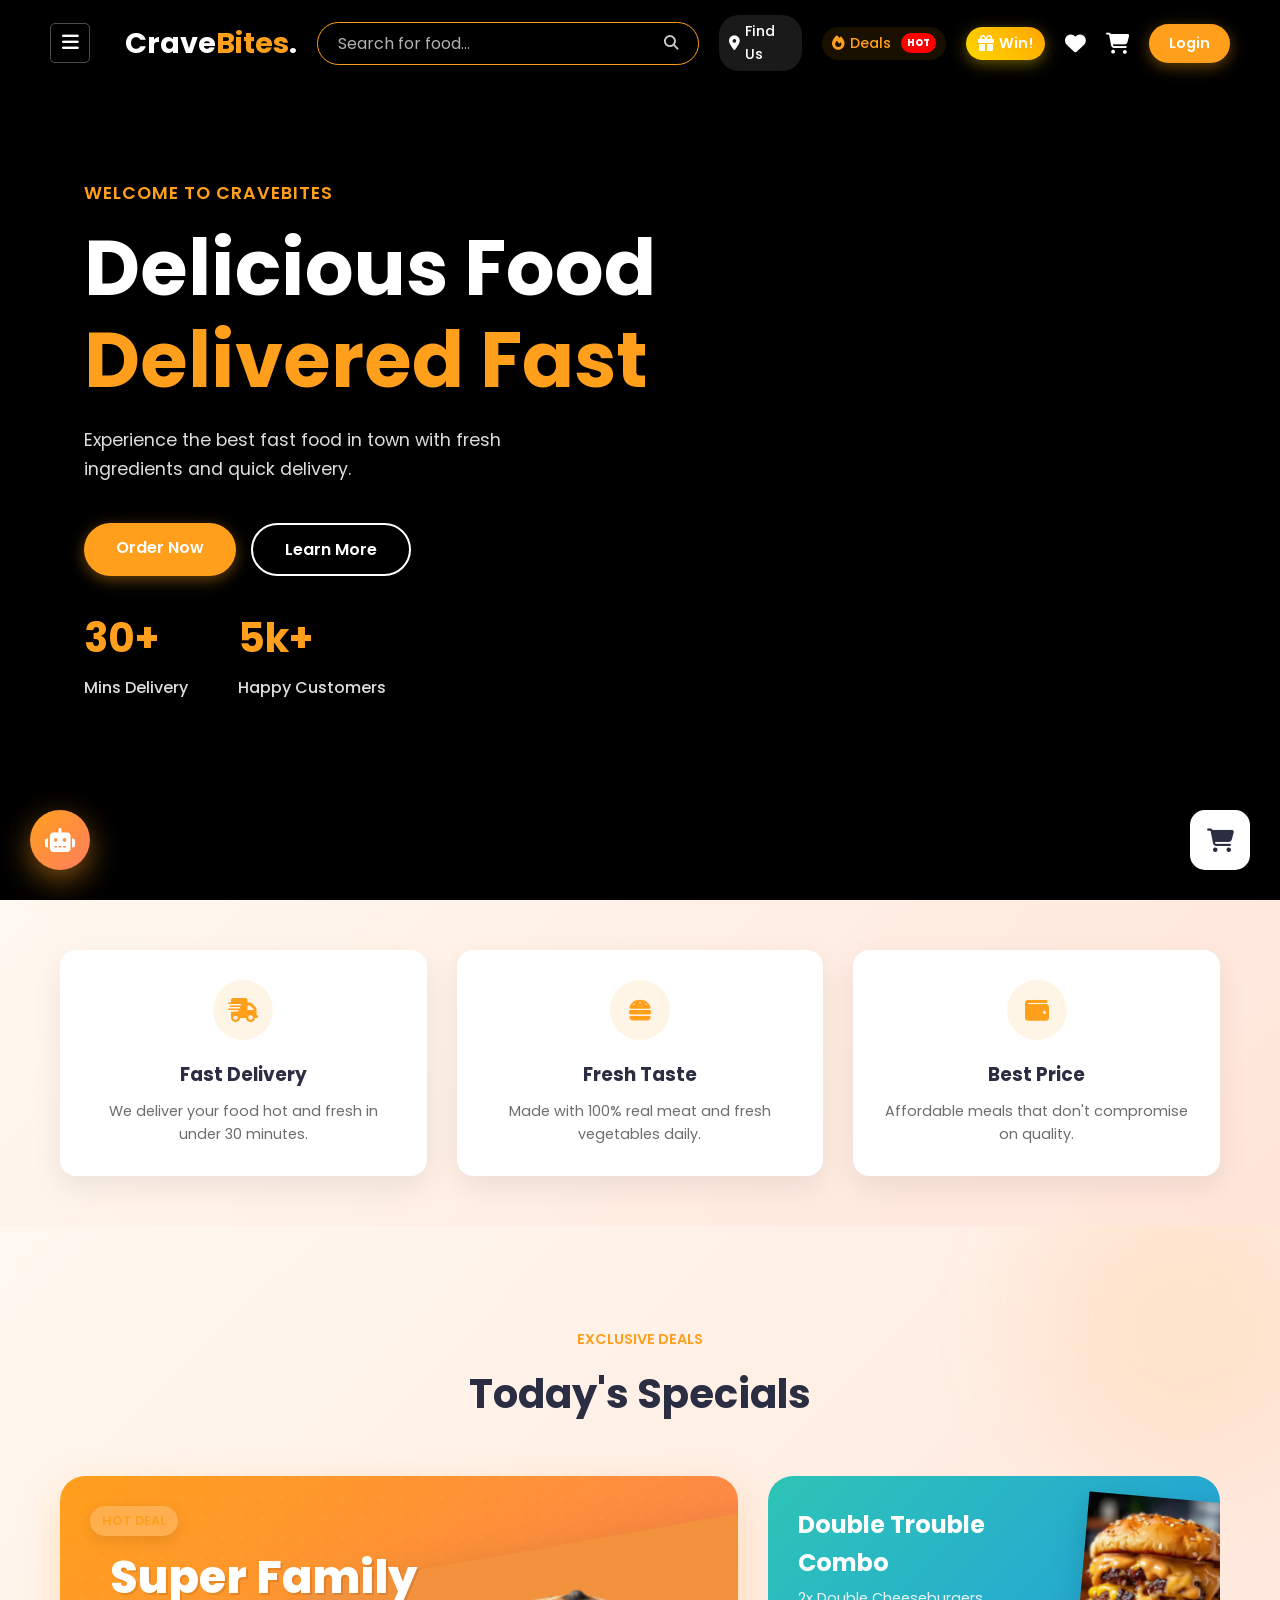
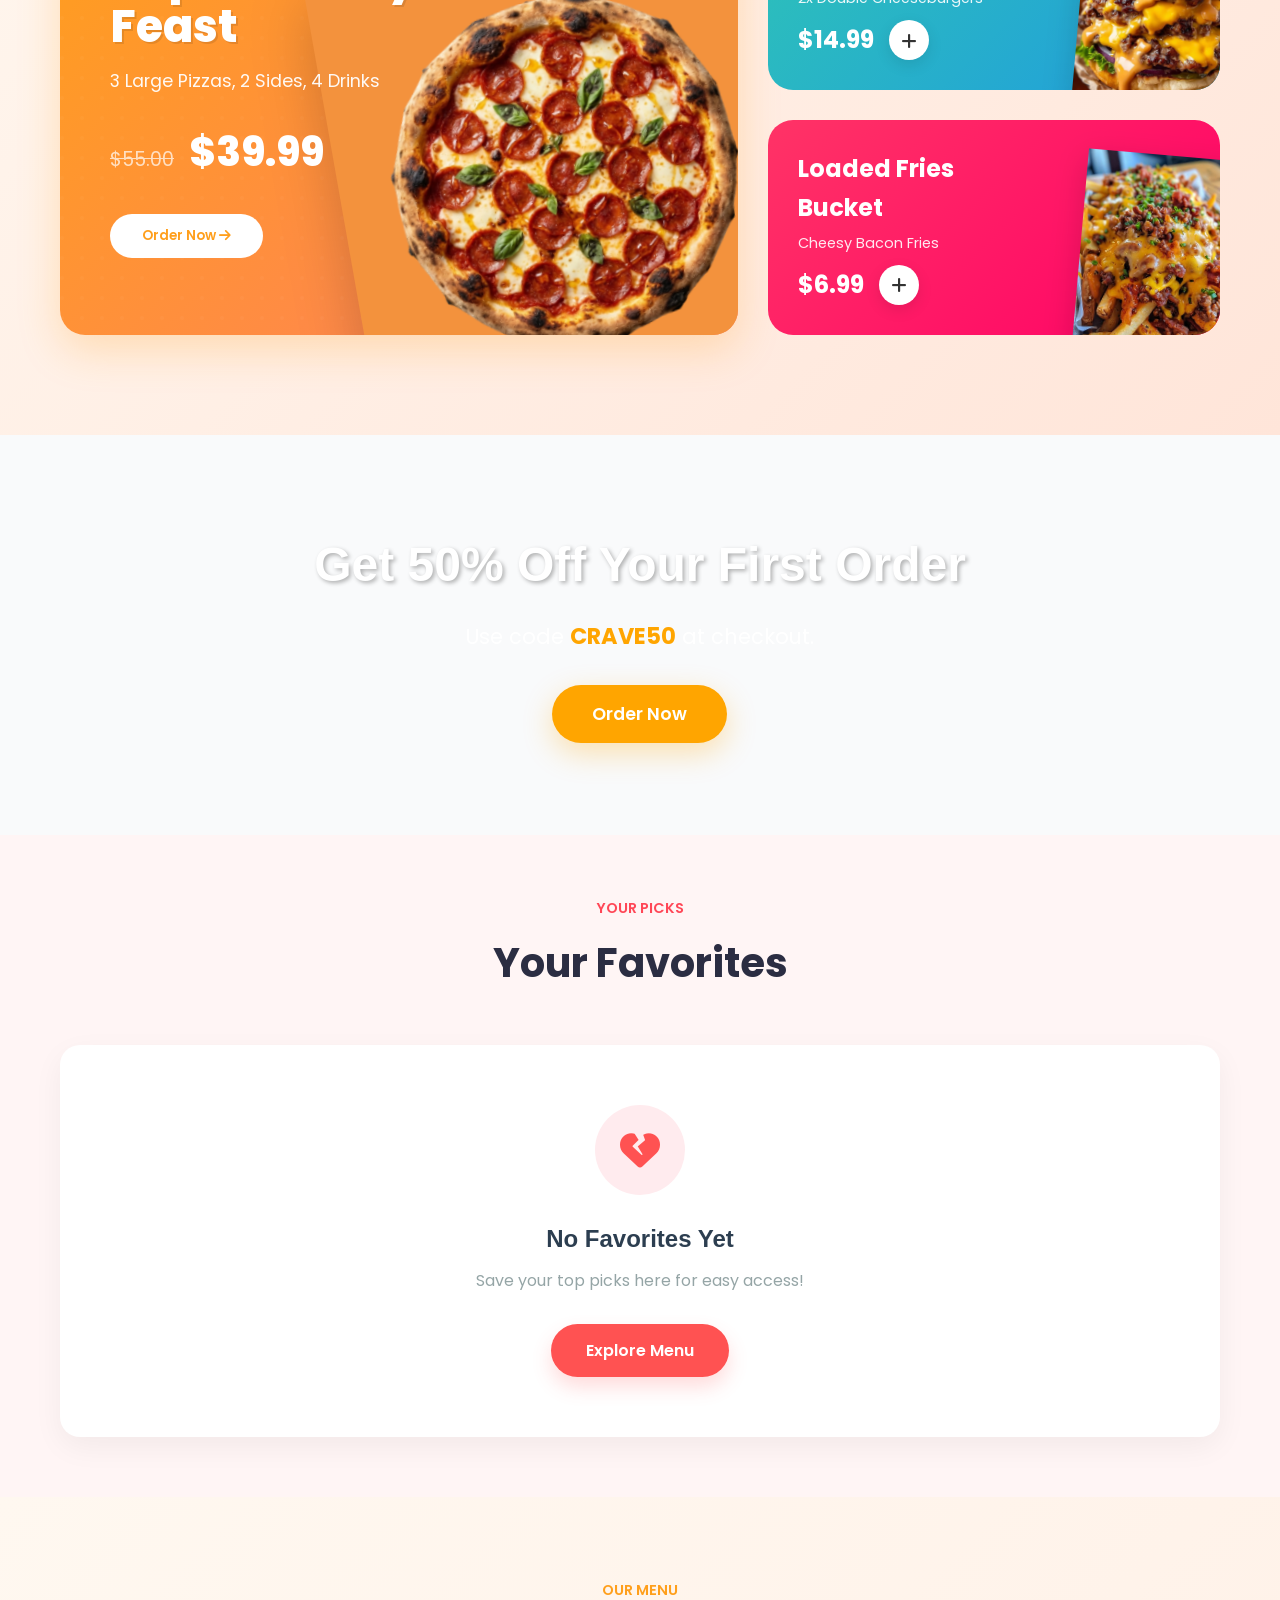
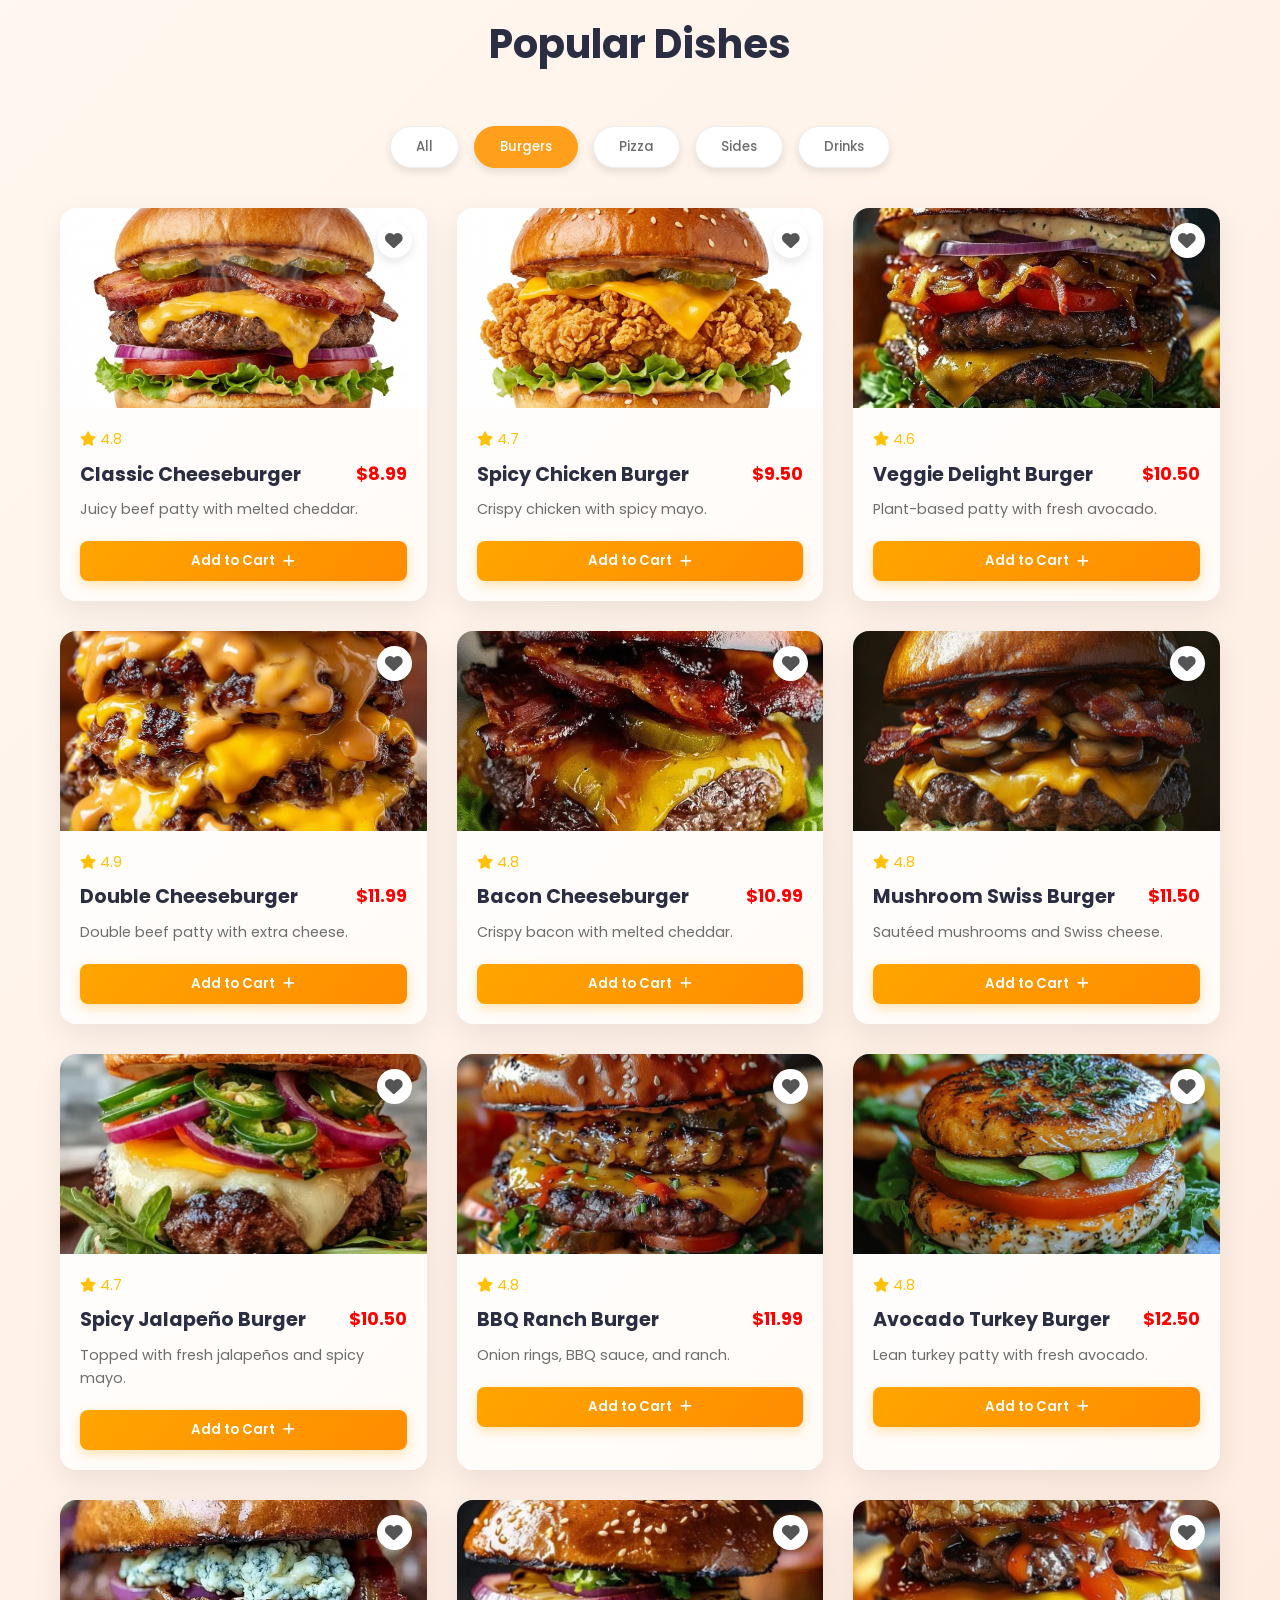
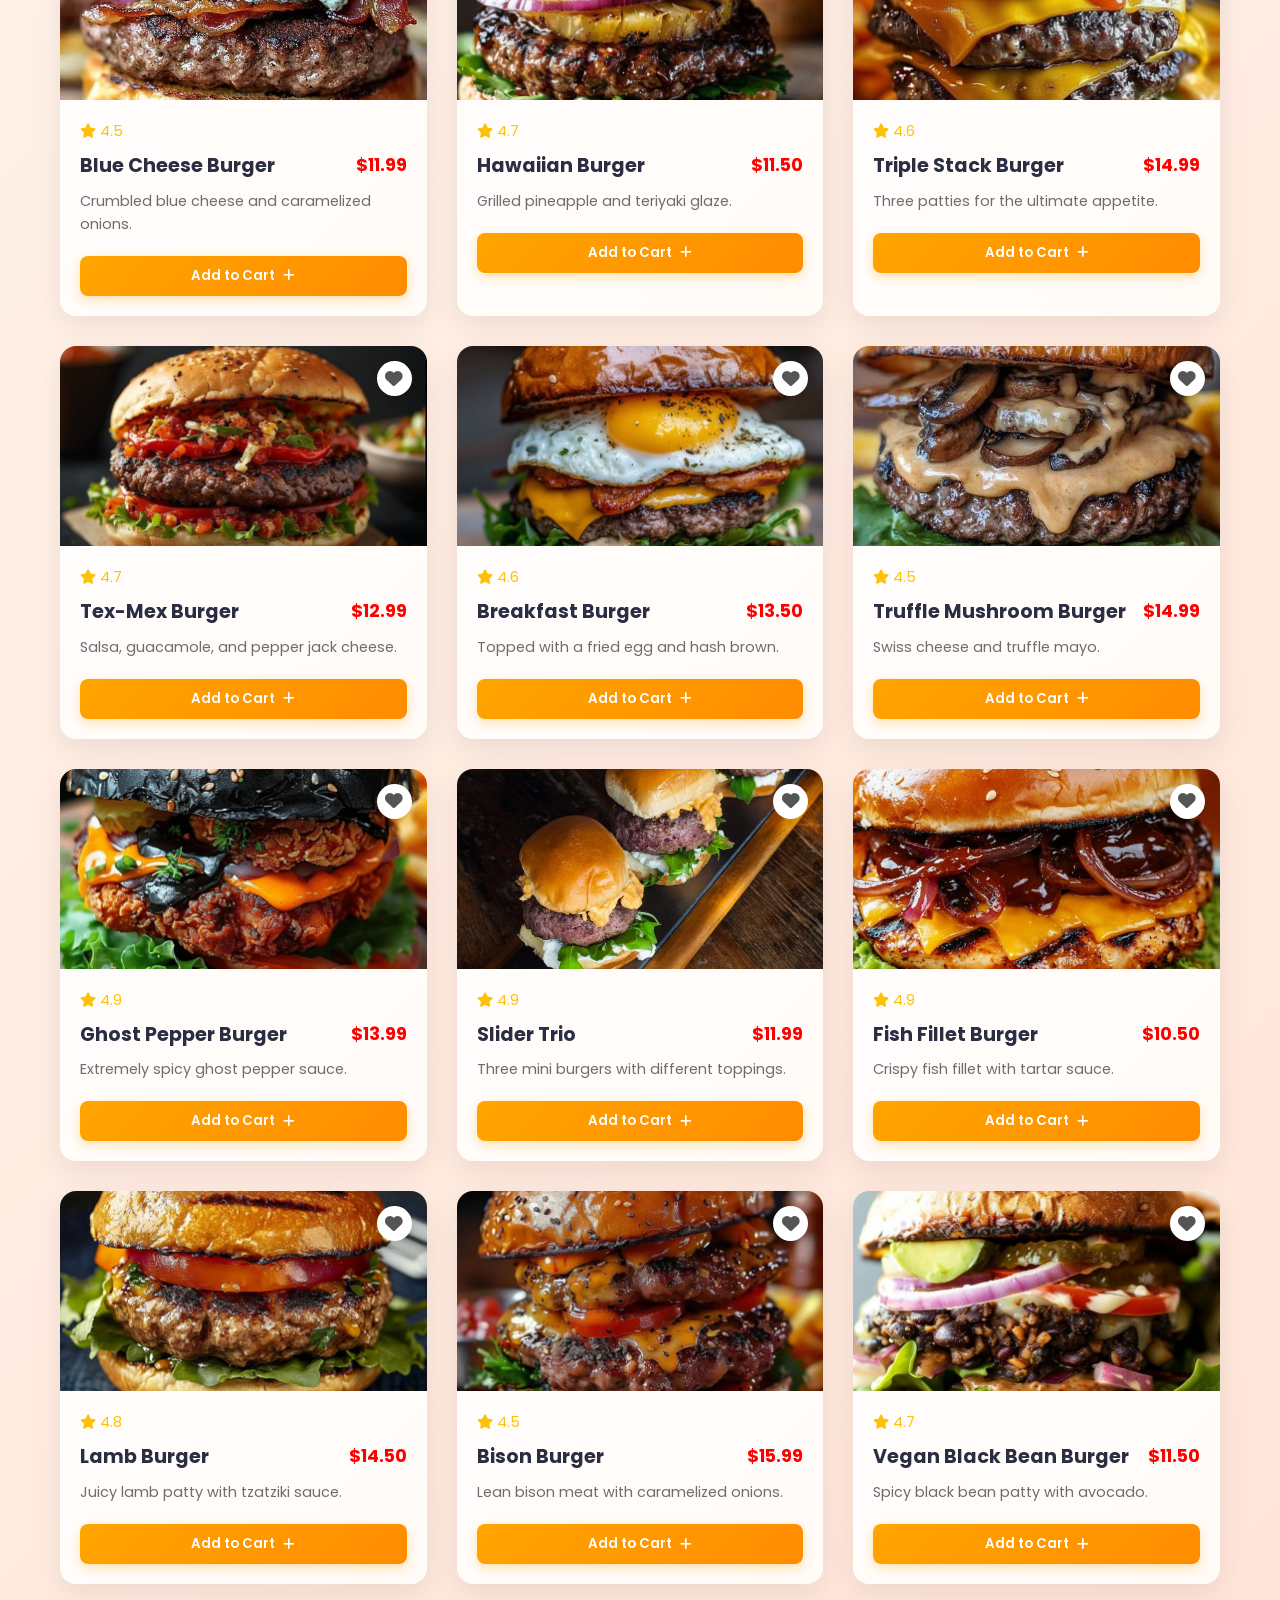
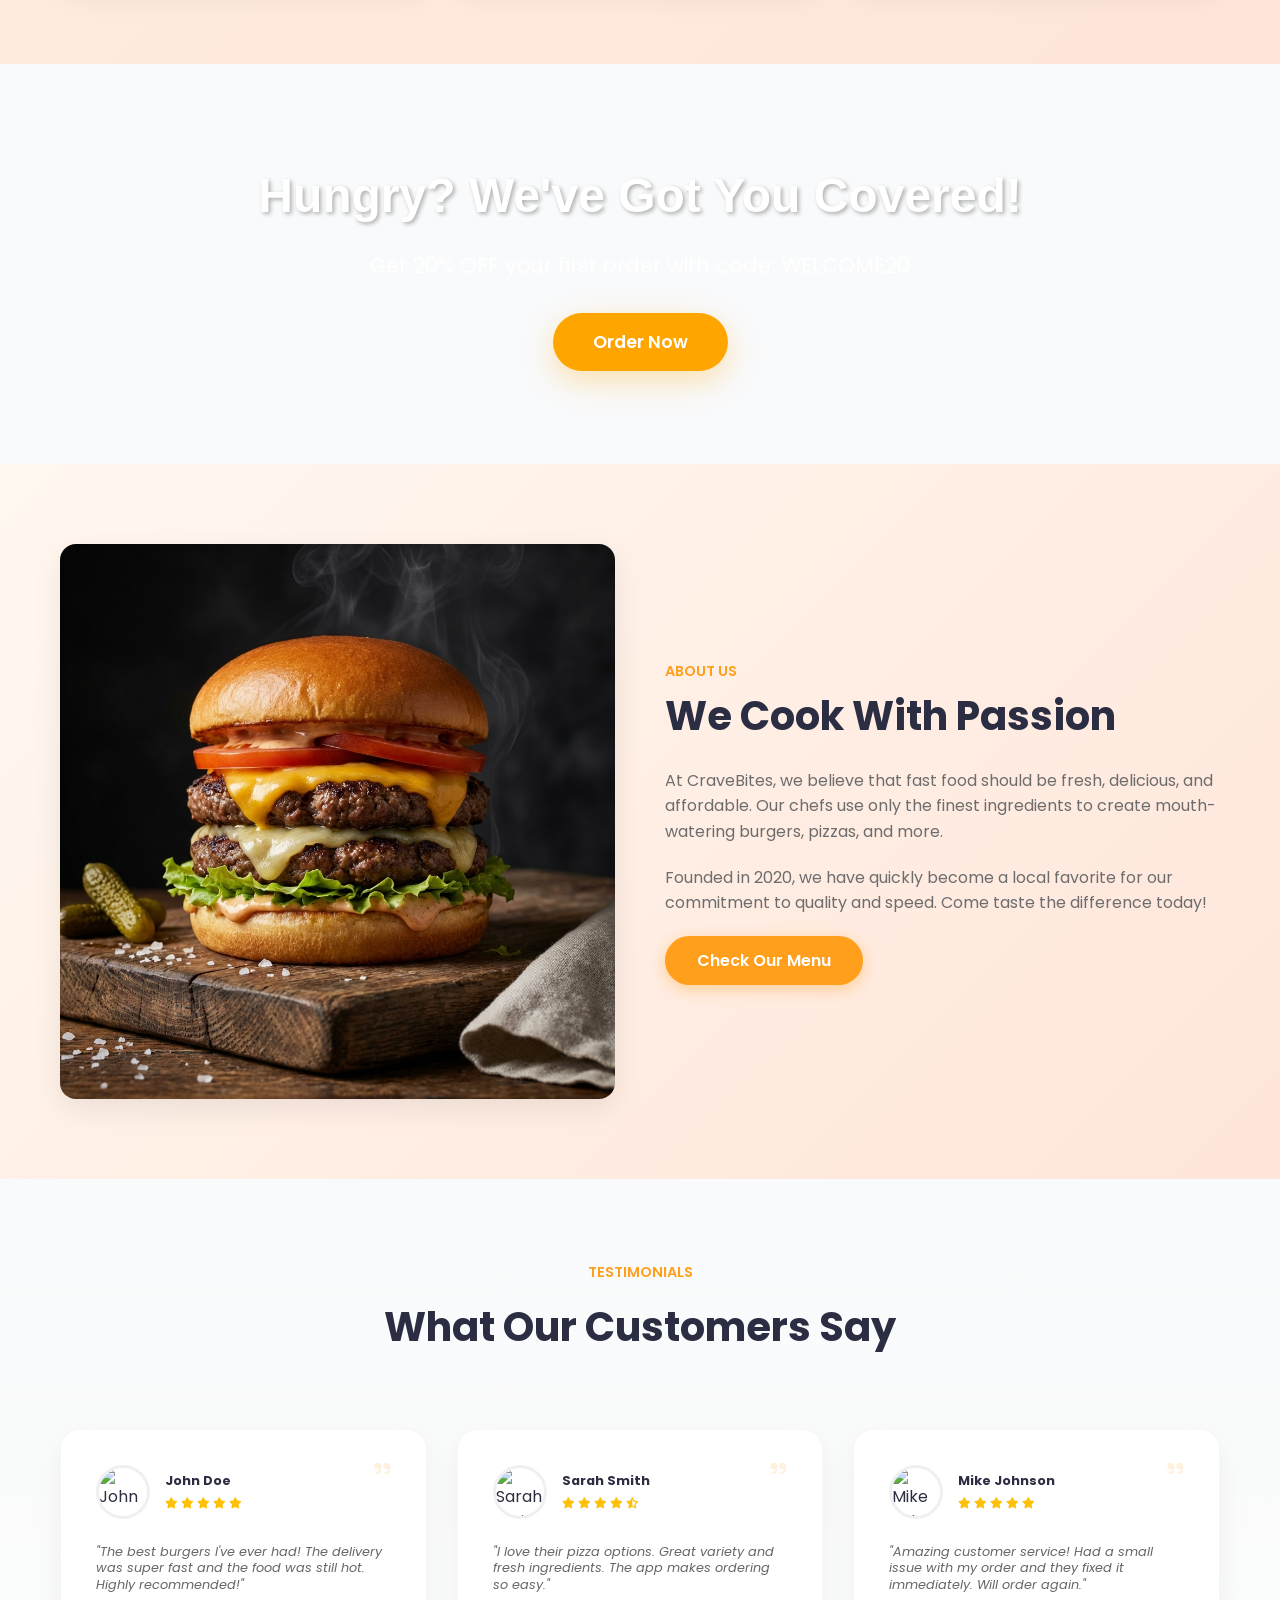
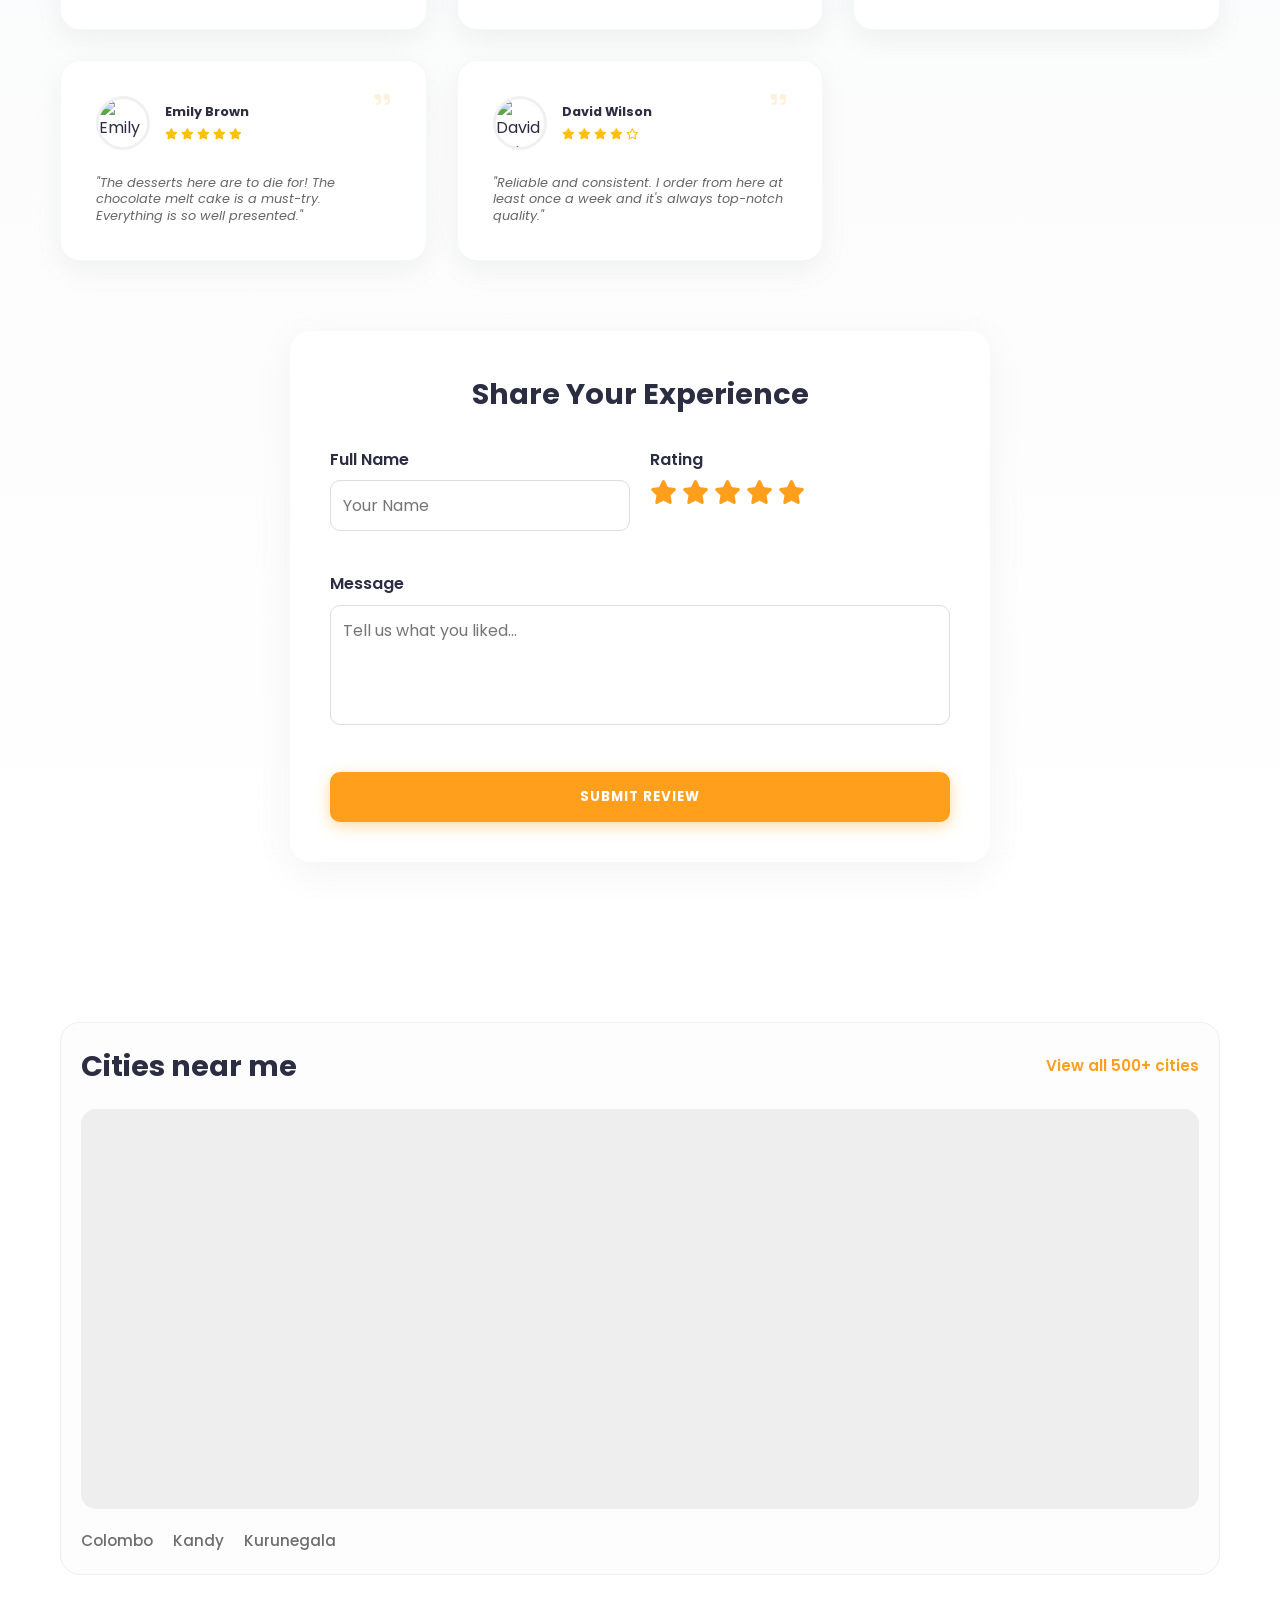
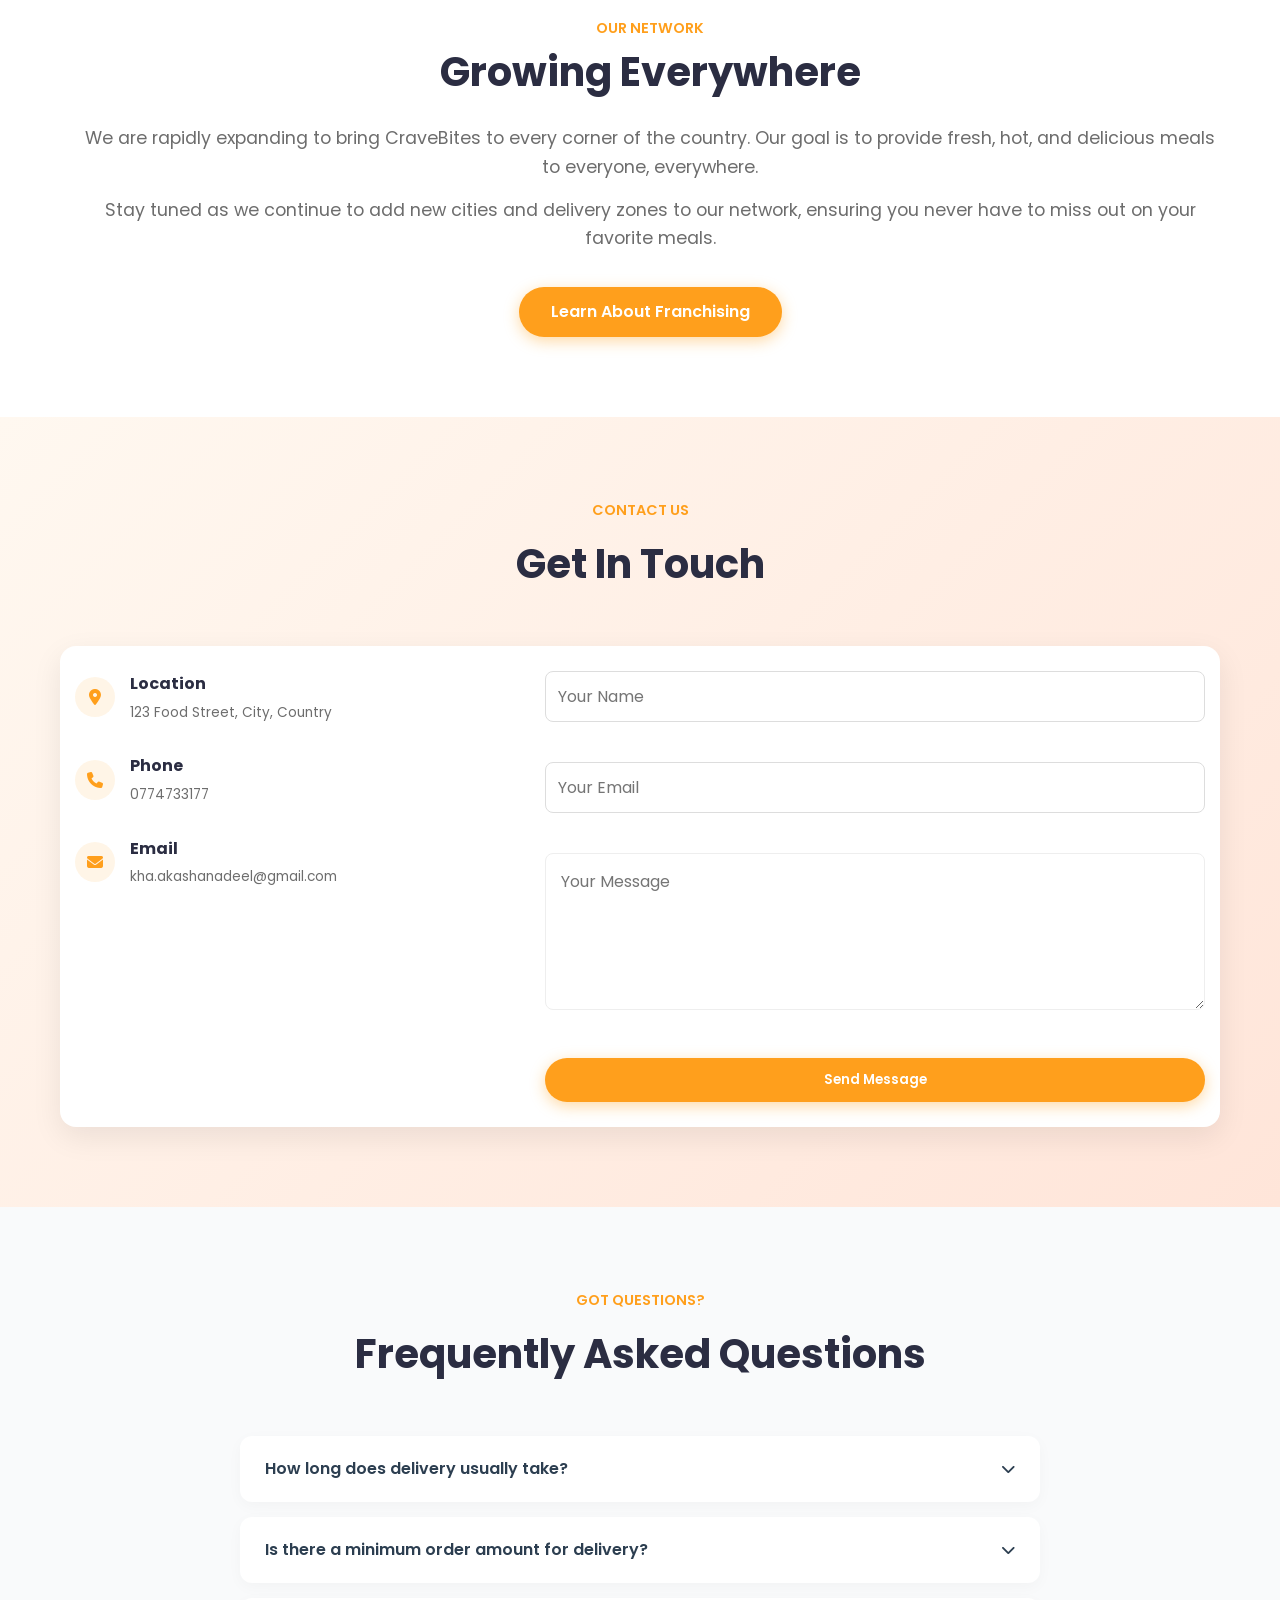
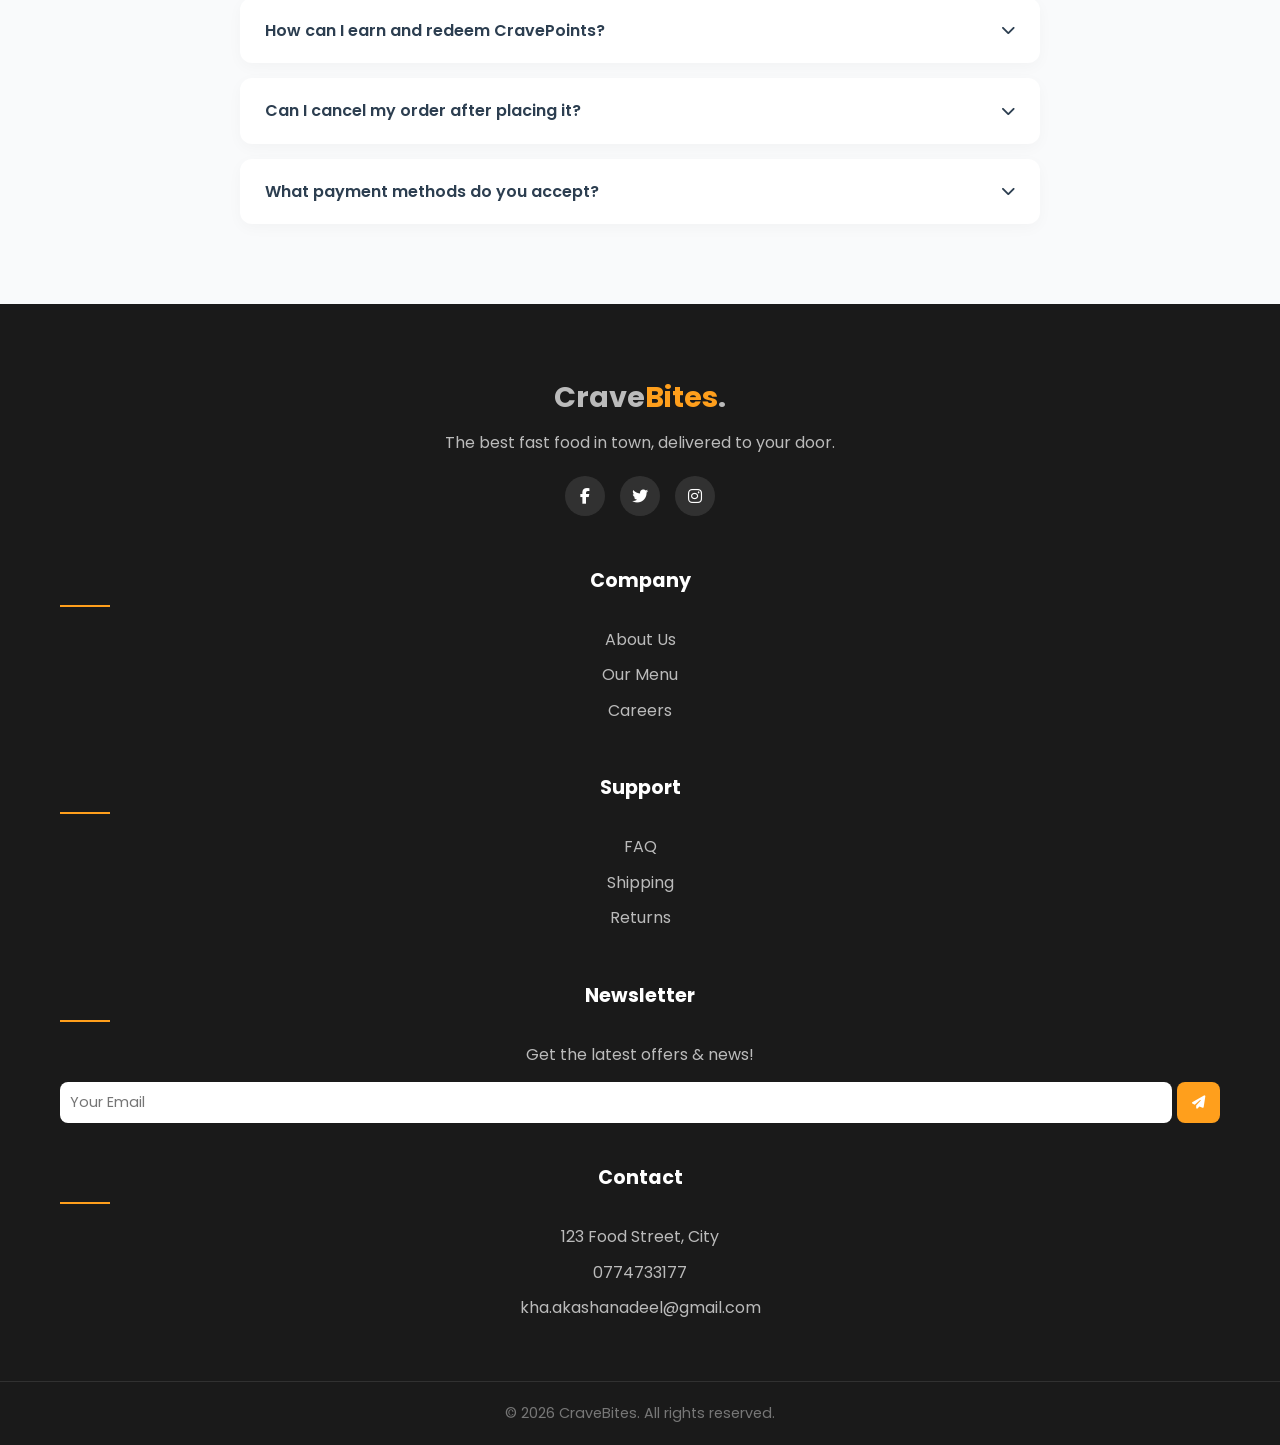
==== commit 2d63ea93: "Add files via upload" ====
--- a/index.html
+++ b/index.html
@@ -1477,6 +1477,20 @@
         </div>
     </section>
 
+    </section>
+
+    <!-- Promo Banner -->
+    <section class="promo-banner">
+        <div class="container"
+            style="position: relative; z-index: 2; max-width: 1200px; margin: 0 auto; padding: 80px 20px; text-align: center; color: white;">
+            <h2>Hungry? We've Got You Covered!</h2>
+            <p>Get 20% OFF your first order with code: WELCOME20</p>
+            <a href="#menu" class="btn btn-primary"
+                style="background: #FFA500; color: white; padding: 15px 40px; border-radius: 50px; text-decoration: none; font-size: 1.1rem; font-weight: 600; display: inline-block; transition: all 0.3s ease; box-shadow: 0 10px 30px rgba(255, 165, 0, 0.3);">Order
+                Now</a>
+        </div>
+    </section>
+
     <!-- About Section -->
     <section class="about" id="about">
         <div class="container about-container">
--- a/style.css
+++ b/style.css
@@ -3921,119 +3921,258 @@
     font-weight: 800;
     color: var(--text-dark);
     margin-bottom: 5px;
+    }
+
+    .reviewer-info h4 {
+        font-size: 0.8rem;
+    }
+
+    .review-text {
+        font-size: 0.8rem;
+        line-height: 1.3;
+        display: -webkit-box;
+        -webkit-line-clamp: 3;
+        line-clamp: 3;
+        -webkit-box-orient: vertical;
+        overflow: hidden;
+    }
+
+    .quote-icon {
+        font-size: 1.1rem;
+    }
+
+    .reviewer-info .rating {
+        font-size: 0.7rem;
+        gap: 2px;
+    }
+
+    /* Locations Section */
+    .locations-grid {
+        grid-template-columns: 1fr;
+        gap: 40px;
+    }
+
+    .locations-right {
+        text-align: center;
+    }
+
+    /* Contact Section */
+    .contact-container {
+        padding: 25px 15px;
+        gap: 30px;
+    }
+
+    .info-item i {
+        width: 40px;
+        height: 40px;
+        font-size: 1rem;
+    }
+
+    .info-item h4 {
+        font-size: 1rem;
+    }
+
+    .info-item p {
+        font-size: 0.85rem;
+    }
+
+    /* Footer Section */
+    .footer-container {
+        grid-template-columns: 1fr;
+        text-align: center;
+        gap: 40px;
+    }
+
+    .footer-col {
+        align-items: center;
+    }
+
+    .socials {
+        justify-content: center;
+    }
+
+    #newsletterForm {
+        max-width: 100%;
+    }
+
+    /* Helper Utilities */
+    .desktop-only {
+        display: none !important;
+    }
+}
+
+/* Small Mobile (480px) */
+@media screen and (max-width: 480px) {
+    .hero-title {
+        font-size: 2.5rem;
+    }
+
+    .btn {
+        width: 100%;
+        margin: 5px 0;
+    }
+
+    .btn-secondary {
+        margin-left: 0;
+    }
+
+    .modal-content {
+        width: 95%;
+        border-radius: 15px;
+    }
+
+    .modal-header {
+        height: 180px;
+    }
+
+    .modal-info h3 {
+        font-size: 1.4rem;
+    }
+}
+
+/* Preloader Styles */
+#preloader {
+    position: fixed;
+    top: 0;
+    left: 0;
+    width: 100%;
+    height: 100%;
+    background: #ffffff;
+    z-index: 99999;
+    display: flex;
+    justify-content: center;
+    align-items: center;
+    transition: opacity 0.5s ease, visibility 0.5s;
+}
+
+#preloader.fade-out {
+    opacity: 0;
+    visibility: hidden;
+}
+
+.preloader-content {
+    text-align: center;
+}
+
+.food-icons {
+    font-size: 3rem;
+    margin-bottom: 20px;
+    display: flex;
+    gap: 20px;
+    justify-content: center;
+}
+
+.food-icons i {
+    color: var(--primary-color);
+    animation: preloaderBounce 0.6s infinite alternate;
+}
+
+.food-icons i:nth-child(2) {
+    animation-delay: 0.2s;
+}
+
+.food-icons i:nth-child(3) {
+    animation-delay: 0.4s;
+}
+
+@keyframes preloaderBounce {
+    to {
+        transform: translateY(-20px);
+    }
+}
+
+.loading-bar {
+    width: 200px;
+    height: 4px;
+    background: #f0f0f0;
+    border-radius: 2px;
+    margin: 20px auto;
+    overflow: hidden;
+}
+
+.loading-progress {
+    width: 0;
+    height: 100%;
+    background: var(--primary-color);
+    animation: initialLoading 2s infinite;
+}
+
+@keyframes initialLoading {
+    0% {
+        width: 0;
+    }
+
+    50% {
+        width: 70%;
+    }
+
+    100% {
+        width: 100%;
+    }
+}
+
+.preloader-content h3 {
+    font-size: 2rem;
+    font-weight: 800;
+    color: var(--text-dark);
+    margin-bottom: 5px;
 }
 
 .preloader-content p {
     color: var(--text-light);
     font-size: 0.9rem;
-}/ *   P r o m o t i o n a l   B a n n e r   P a r a l l a x   S t y l e s   * / - 
- . p r o m o - b a n n e r   { - 
-         p o s i t i o n :   r e l a t i v e ; - 
-         m i n - h e i g h t :   4 0 0 p x ; - 
-         b a c k g r o u n d - i m a g e :   l i n e a r - g r a d i e n t ( r g b a ( 0 ,   0 ,   0 ,   0 . 5 ) ,   r g b a ( 0 ,   0 ,   0 ,   0 . 5 ) ) ,   u r l ( ' a s s e t s / p r o m o - b a n n e r . p n g ' ) ; - 
-         b a c k g r o u n d - s i z e :   c o v e r ; - 
-         b a c k g r o u n d - p o s i t i o n :   c e n t e r ; - 
-         b a c k g r o u n d - a t t a c h m e n t :   f i x e d ; - 
-         b a c k g r o u n d - r e p e a t :   n o - r e p e a t ; - 
-         d i s p l a y :   f l e x ; - 
-         a l i g n - i t e m s :   c e n t e r ; - 
-         j u s t i f y - c o n t e n t :   c e n t e r ; - 
- } - 
- - 
- . p r o m o - b a n n e r   . c o n t a i n e r   { - 
-         p o s i t i o n :   r e l a t i v e ; - 
-         z - i n d e x :   2 ; - 
-         m a x - w i d t h :   1 2 0 0 p x ; - 
-         m a r g i n :   0   a u t o ; - 
-         p a d d i n g :   8 0 p x   2 0 p x ; - 
-         t e x t - a l i g n :   c e n t e r ; - 
-         c o l o r :   w h i t e ; - 
- } - 
- - 
- . p r o m o - b a n n e r   h 2   { - 
-         f o n t - s i z e :   3 r e m ; - 
-         f o n t - w e i g h t :   7 0 0 ; - 
-         m a r g i n - b o t t o m :   1 5 p x ; - 
-         f o n t - f a m i l y :   ' O u t f i t ' ,   s a n s - s e r i f ; - 
-         t e x t - s h a d o w :   2 p x   2 p x   4 p x   r g b a ( 0 ,   0 ,   0 ,   0 . 3 ) ; - 
- } - 
- - 
- . p r o m o - b a n n e r   p   { - 
-         f o n t - s i z e :   1 . 3 r e m ; - 
-         m a r g i n - b o t t o m :   3 0 p x ; - 
-         f o n t - w e i g h t :   4 0 0 ; - 
- } - 
- - 
- . p r o m o - b a n n e r   . b t n - p r i m a r y   { - 
-         b a c k g r o u n d :   # F F A 5 0 0 ; - 
-         c o l o r :   w h i t e ; - 
-         p a d d i n g :   1 5 p x   4 0 p x ; - 
-         b o r d e r - r a d i u s :   5 0 p x ; - 
-         t e x t - d e c o r a t i o n :   n o n e ; - 
-         f o n t - s i z e :   1 . 1 r e m ; - 
-         f o n t - w e i g h t :   6 0 0 ; - 
-         d i s p l a y :   i n l i n e - b l o c k ; - 
-         t r a n s i t i o n :   a l l   0 . 3 s   e a s e ; - 
-         b o x - s h a d o w :   0   1 0 p x   3 0 p x   r g b a ( 2 5 5 ,   1 6 5 ,   0 ,   0 . 3 ) ; - 
- } - 
- - 
- . p r o m o - b a n n e r   . b t n - p r i m a r y : h o v e r   { - 
-         t r a n s f o r m :   t r a n s l a t e Y ( - 3 p x ) ; - 
-         b o x - s h a d o w :   0   1 5 p x   4 0 p x   r g b a ( 2 5 5 ,   1 6 5 ,   0 ,   0 . 4 ) ; - 
- } - 
- +}/* Promotional Banner Parallax Styles */
+.promo-banner {
+    position: relative;
+    min-height: 400px;
+    background-image: linear-gradient(rgba(0, 0, 0, 0.5), rgba(0, 0, 0, 0.5)), url('assets/promo-banner.png');
+    background-size: cover;
+    background-position: center;
+    background-attachment: fixed;
+    background-repeat: no-repeat;
+    display: flex;
+    align-items: center;
+    justify-content: center;
+}
+
+.promo-banner .container {
+    position: relative;
+    z-index: 2;
+    max-width: 1200px;
+    margin: 0 auto;
+    padding: 80px 20px;
+    text-align: center;
+    color: white;
+}
+
+.promo-banner h2 {
+    font-size: 3rem;
+    font-weight: 700;
+    margin-bottom: 15px;
+    font-family: 'Outfit', sans-serif;
+    text-shadow: 2px 2px 4px rgba(0, 0, 0, 0.3);
+}
+
+.promo-banner p {
+    font-size: 1.3rem;
+    margin-bottom: 30px;
+    font-weight: 400;
+}
+
+.promo-banner .btn-primary {
+    background: #FFA500;
+    color: white;
+    padding: 15px 40px;
+    border-radius: 50px;
+    text-decoration: none;
+    font-size: 1.1rem;
+    font-weight: 600;
+    display: inline-block;
+    transition: all 0.3s ease;
+    box-shadow: 0 10px 30px rgba(255, 165, 0, 0.3);
+}
+
+.promo-banner .btn-primary:hover {
+    transform: translateY(-3px);
+    box-shadow: 0 15px 40px rgba(255, 165, 0, 0.4);
+}
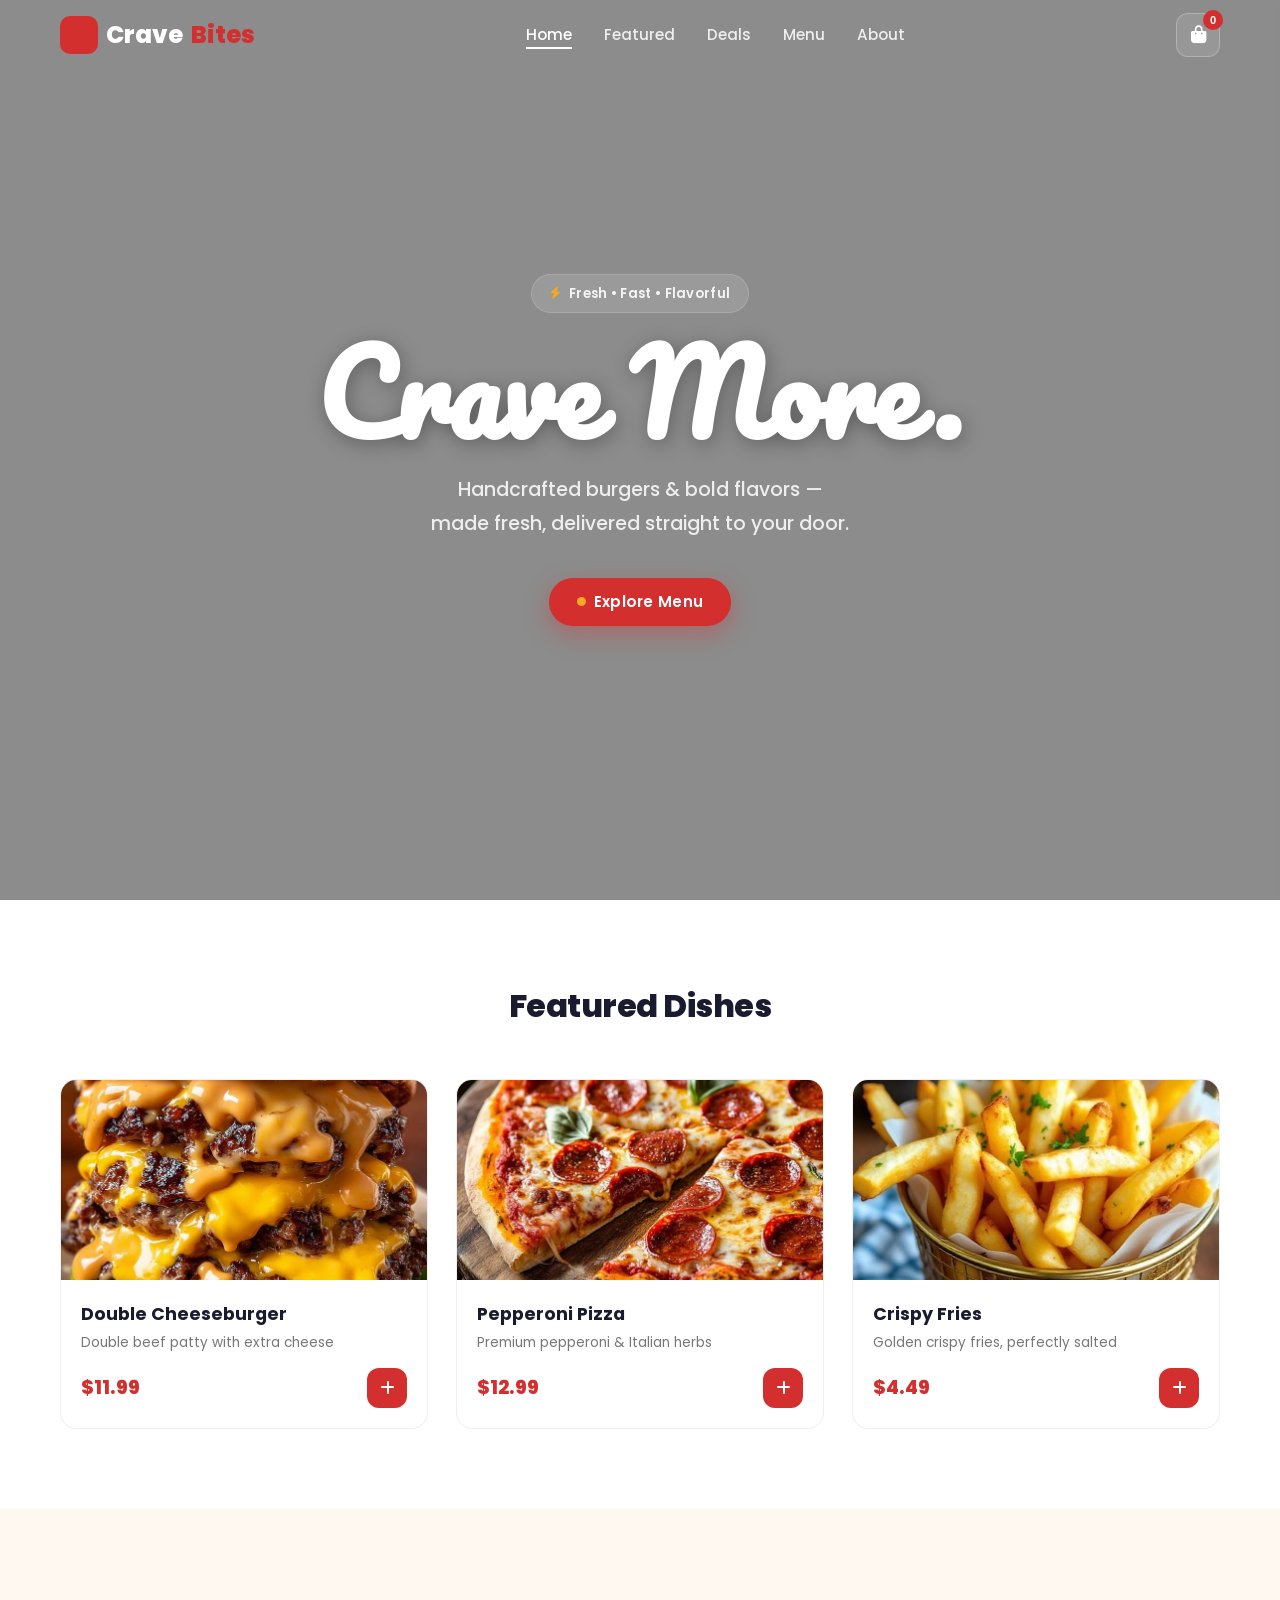
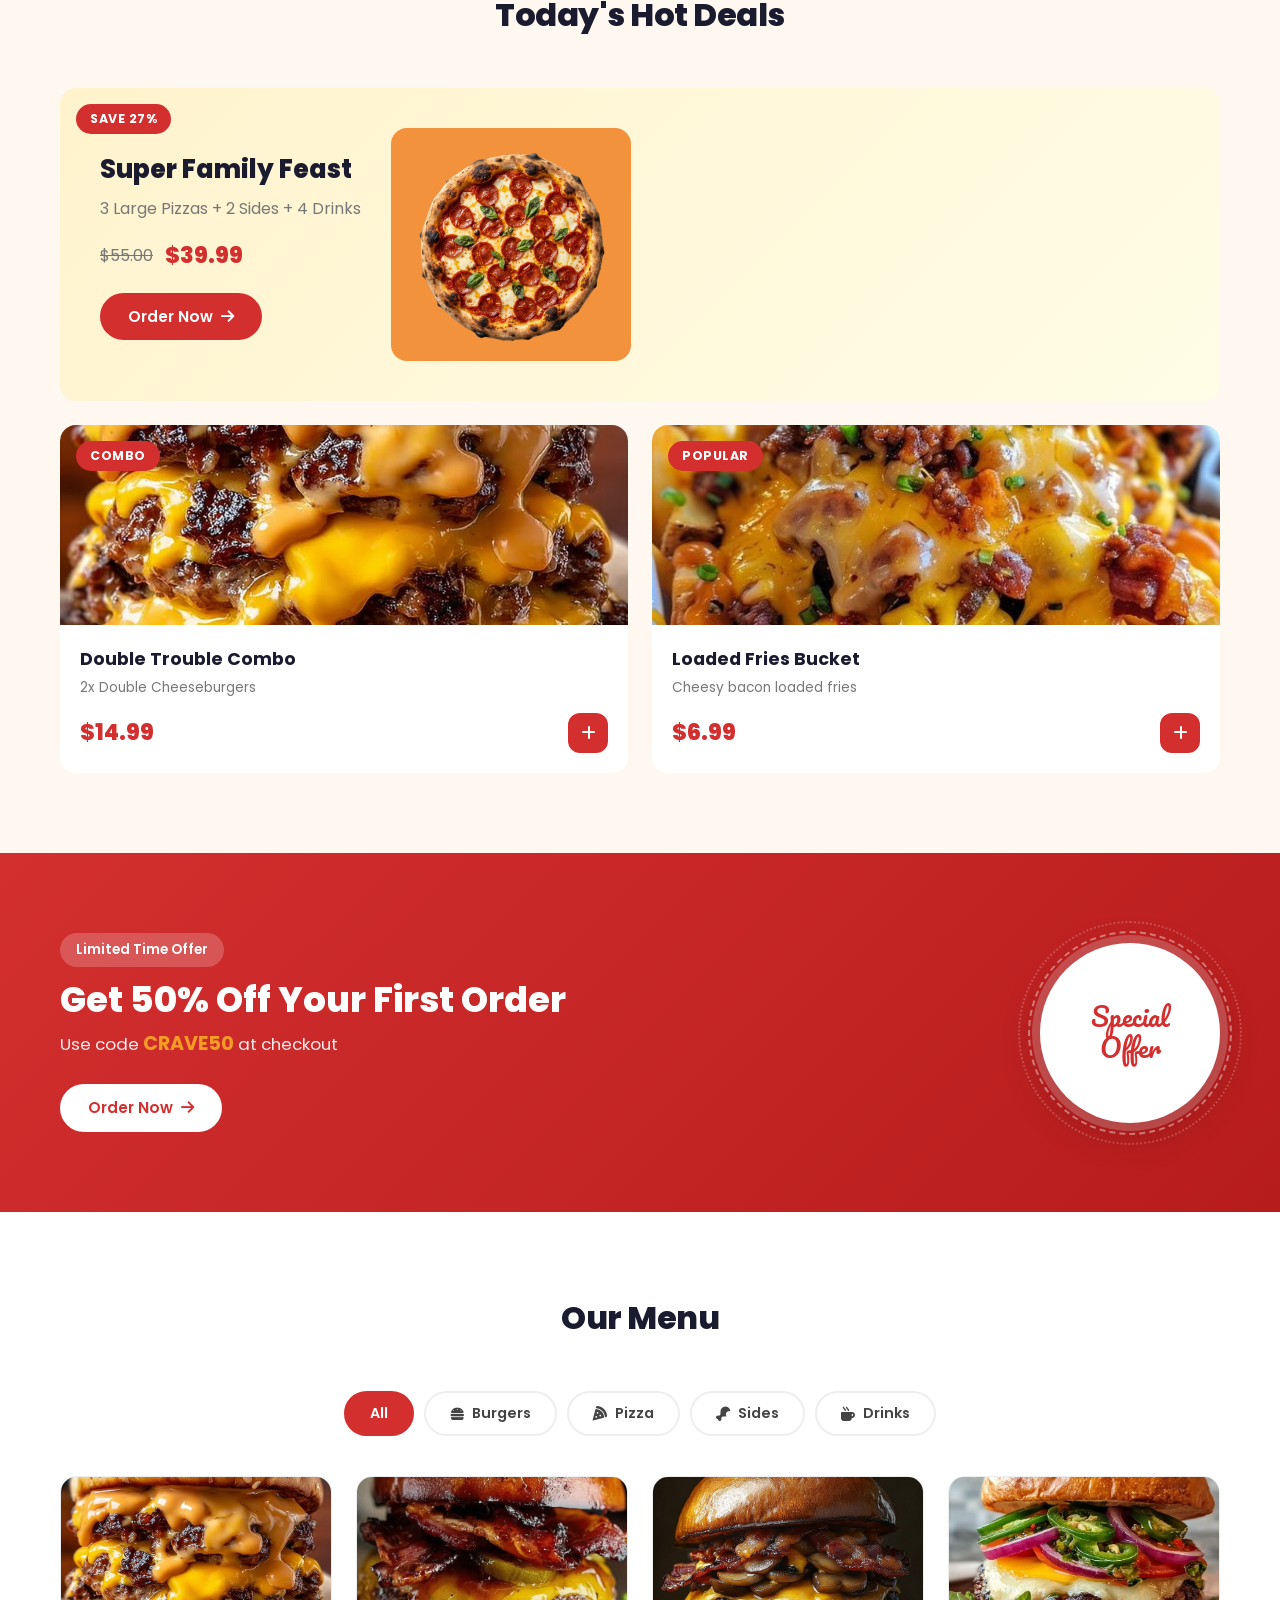
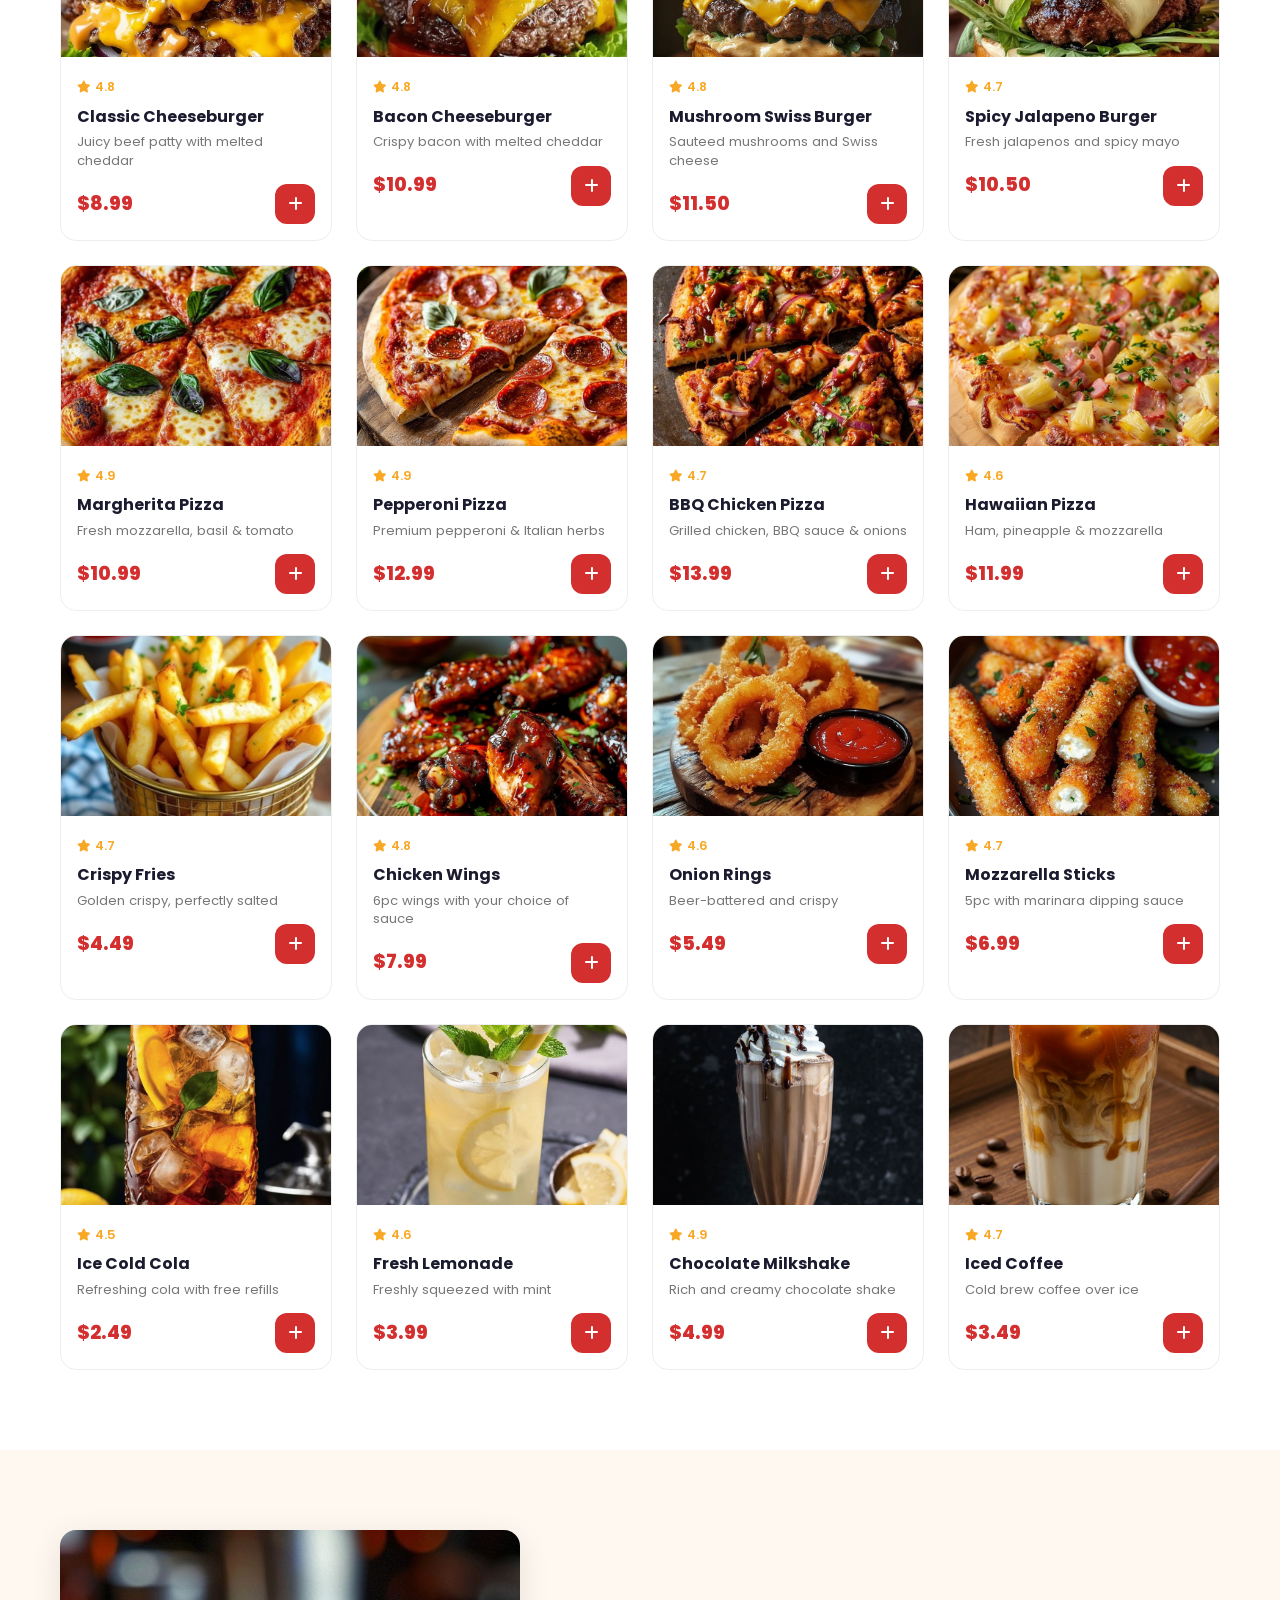
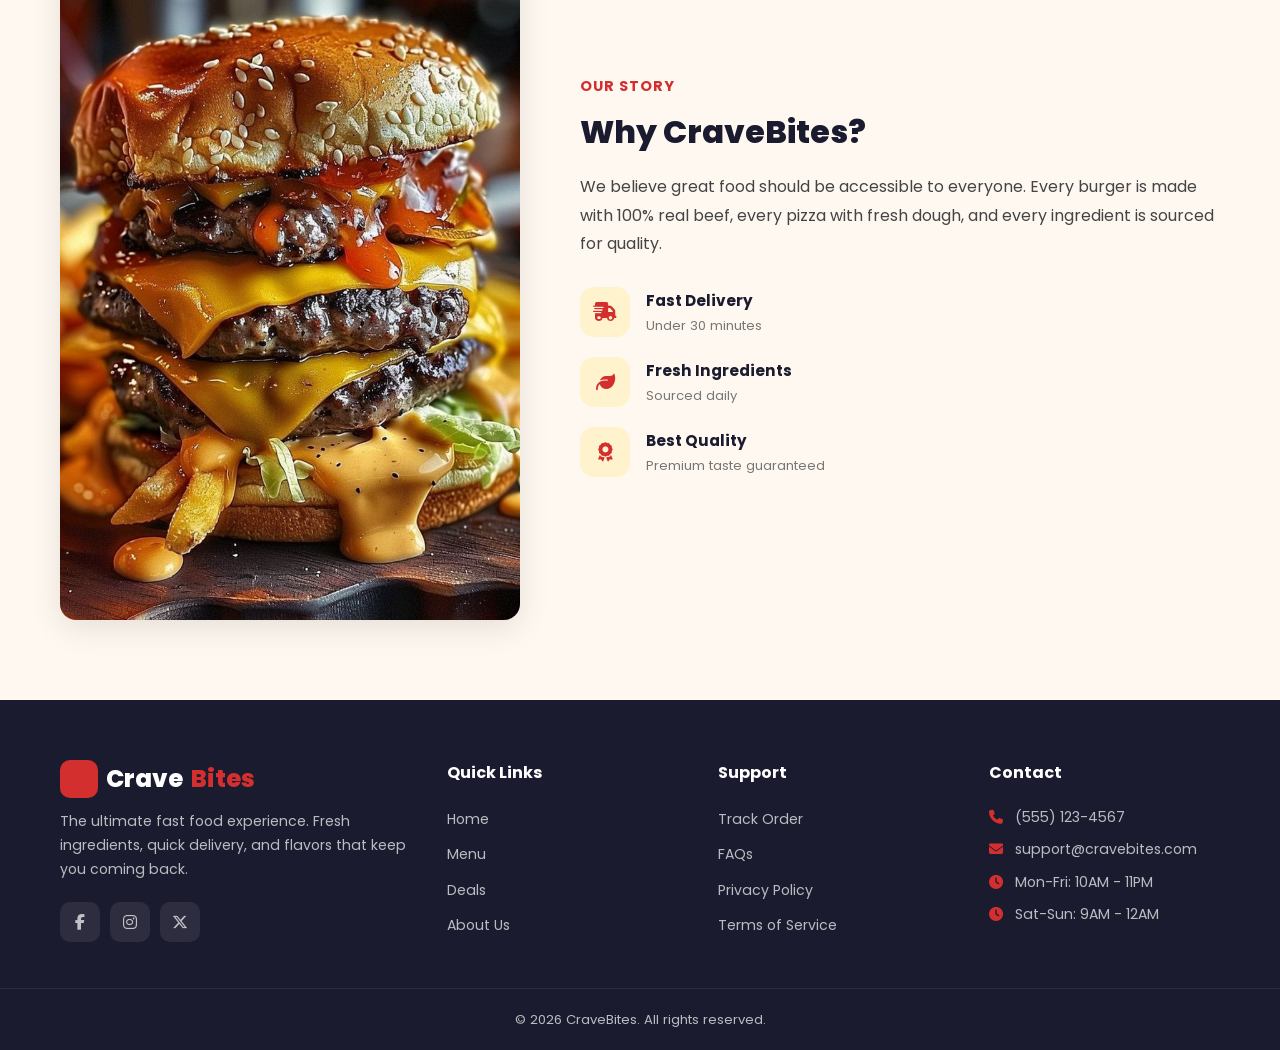
==== commit b9e53873: "Add files via upload" ====
--- a/index.html
+++ b/index.html
@@ -1,2833 +1,609 @@
-<!DOCTYPE html>
-
-<html lang="en">
-
-<head>
-
-    <meta charset="utf-8" />
-    <meta content="width=device-width, initial-scale=1.0" name="viewport" />
-    <title>CraveBites | The Ultimate Fast Food Experience</title>
-    <meta name="description"
-        content="Order the best burgers, pizzas, and melts at CraveBites. Fast delivery, exclusive rewards, and daily prizes! Taste the craving today.">
-    <meta name="keywords" content="fast food, burgers, pizza, delivery, rewards, spins, cravebites">
-    <link href="https://fonts.googleapis.com" rel="preconnect" />
-    <link crossorigin="" href="https://fonts.gstatic.com" rel="preconnect" />
-    <link href="https://fonts.googleapis.com/css2?family=Poppins:wght@300;400;600;700&amp;display=swap"
-        rel="stylesheet" />
-    <link href="https://cdnjs.cloudflare.com/ajax/libs/font-awesome/6.4.0/css/all.min.css" rel="stylesheet" />
-    <link rel="apple-touch-icon" sizes="180x180" href="apple-touch-icon.png">
-    <link rel="icon" type="image/png" sizes="32x32" href="favicon-32x32.png">
-    <link rel="icon" type="image/png" sizes="16x16" href="favicon-16x16.png">
-    <link rel="shortcut icon" href="favicon.ico" type="image/x-icon">
-    <link rel="manifest" href="site.webmanifest">
-    <!-- Leaflet Map -->
-    <link crossorigin="" href="https://unpkg.com/leaflet@1.9.4/dist/leaflet.css"
-        integrity="sha256-p4NxAoJBhIIN+hmNHrzRCf9tD/miZyoHS5obTRR9BMY=" rel="stylesheet" />
-    <script crossorigin="" integrity="sha256-20nQCchB9co0qIjJZRGuk2/Z9VM+kNiyxNV1lvTlZBo="
-        src="https://unpkg.com/leaflet@1.9.4/dist/leaflet.js"></script>
-    <link href="style.css" rel="stylesheet" />
-    <link href="new_offers.css" rel="stylesheet" />
-    <link href="offers_coupons.css" rel="stylesheet" />
-    <link href="settings.css" rel="stylesheet" />
-    <link href="chatbot-mobile.css" rel="stylesheet" />
-</head>
-
-<body>
-    <!-- Preloader -->
-    <div id="preloader">
-        <div class="preloader-content">
-            <div class="food-icons">
-                <i class="fa-solid fa-burger burger-icon"></i>
-                <i class="fa-solid fa-pizza-slice pizza-icon"></i>
-                <i class="fa-solid fa-drumstick-bite leg-icon"></i>
-            </div>
-            <div class="loading-bar">
-                <div class="loading-progress"></div>
-            </div>
-            <h3>CraveBites</h3>
-            <p>Preparing your delicious experience...</p>
-        </div>
-    </div>
-    <!-- Navbar -->
-    <nav class="navbar">
-        <div class="container nav-container">
-            <div class="nav-left">
-                <div aria-label="Toggle Menu" class="menu-toggle" id="openSidebar" role="button" tabindex="0">
-                    <i class="fa-solid fa-bars"></i>
-                </div>
-                <a class="logo" href="#">Crave<span>Bites</span>.</a>
-            </div>
-            <div class="nav-center">
-                <div class="nav-search">
-                    <!-- Hack to prevent autofill -->
-                    <input style="opacity: 0; position: absolute; height: 0; width: 0; z-index: -1;" type="text"
-                        name="fake_usernam_001" tabindex="-1" />
-                    <input style="opacity: 0; position: absolute; height: 0; width: 0; z-index: -1;" type="password"
-                        name="fake_pass_001" tabindex="-1" />
-
-                    <input id="searchMain" placeholder="Search for food..." type="text" name="cravebites_search_q"
-                        autocomplete="off" autocorrect="off" autocapitalize="off" spellcheck="false"
-                        data-lpignore="true" readonly onfocus="this.removeAttribute('readonly');" />
-                    <button id="searchActionBtn" aria-label="Search" title="Search" type="button"><i
-                            class="fa-solid fa-magnifying-glass"></i></button>
-                    <div class="search-suggestions"></div>
-                </div>
-            </div>
-            <div class="nav-right">
-
-                <a class="nav-item nav-location" href="#locations">
-                    <i class="fa-solid fa-location-dot"></i>
-                    <span>Find Us</span>
-                </a>
-
-                <a class="nav-item nav-deals" href="#offers">
-                    <i class="fa-solid fa-fire"></i>
-                    <span>Deals</span>
-                    <span class="badge-hot">HOT</span>
-                </a>
-
-                <div class="nav-item nav-wheel" id="spinWheelBtn" onclick="openSpinWheel()"
-                    style="cursor: pointer; display: flex; align-items: center; gap: 5px; color: #fff; background: linear-gradient(45deg, #FFD700, #FFA500); padding: 5px 12px; border-radius: 20px; box-shadow: 0 4px 15px rgba(255, 215, 0, 0.4); transition: transform 0.2s;">
-                    <i class="fa-solid fa-gift" style="font-size: 1rem;"></i>
-                    <span style="font-size: 0.9rem; font-weight: 600; color: #fff;">Win!</span>
-                </div>
-                <div class="nav-item fav-icon" style="position: relative; cursor: pointer;">
-                    <i class="fa-solid fa-heart"></i>
-                    <span class="fav-count"
-                        style="position: absolute; top: -5px; right: -8px; background: red; color: white; font-size: 0.7rem; width: 15px; height: 15px; border-radius: 50%; display: flex; justify-content: center; align-items: center;">0</span>
-                </div>
-                <div class="nav-item cart-icon">
-                    <i class="fa-solid fa-cart-shopping"></i>
-                    <span class="cart-count">0</span>
-                </div>
-                <a class="btn btn-primary nav-login-btn" href="#" id="openLogin">Login</a>
-                <div class="profile-menu-container" id="profileContainer" style="position: relative; display: none;">
-                    <a class="nav-login-btn profile-btn" href="#" id="userProfileBtn" aria-label="Profile">
-                        <i class="fa-solid fa-user"></i>
-                    </a>
-
-                    <!-- Profile Dropdown -->
-                    <div class="profile-dropdown" id="profileDropdown"
-                        style="display: none; position: absolute; top: 55px; right: -10px; background: white; width: 260px; border-radius: 16px; box-shadow: 0 10px 30px rgba(0,0,0,0.15); border: 1px solid #eee; z-index: 1000; overflow: hidden; opacity: 0; transform: translateY(10px); transition: all 0.3s ease;">
-                        <div class="dropdown-header"
-                            style="background: linear-gradient(135deg, #0056b3, #004494); padding: 20px; color: white; text-align: center;">
-                            <div class="dd-avatar"
-                                style="width: 60px; height: 60px; background: rgba(255,255,255,0.2); border-radius: 50%; margin: 0 auto 10px; display: flex; align-items: center; justify-content: center; font-size: 1.5rem; border: 2px solid rgba(255,255,255,0.3);">
-                                <span id="ddInitial">U</span>
-                            </div>
-                            <h4 id="ddName" style="margin: 0; font-size: 1.1rem; font-weight: 600;">User Name</h4>
-                            <p id="ddEmail" style="margin: 5px 0 0; font-size: 0.85rem; opacity: 0.8;">user@example.com
-                            </p>
-                        </div>
-                        <div class="dropdown-body" style="padding: 10px 0;">
-                            <a href="#" class="dd-link"
-                                style="padding: 12px 20px; display: flex; align-items: center; gap: 12px; color: #444; text-decoration: none; font-size: 0.95rem; transition: background 0.2s;"><i
-                                    class="fa-solid fa-user" style="color: #0056b3; width: 20px;"></i> My Profile</a>
-                            <a href="tracking.html" class="dd-link"
-                                style="padding: 12px 20px; display: flex; align-items: center; gap: 12px; color: #444; text-decoration: none; font-size: 0.95rem; transition: background 0.2s;"><i
-                                    class="fa-solid fa-box" style="color: #0056b3; width: 20px;"></i> My Orders</a>
-                            <a href="#" class="dd-link"
-                                style="padding: 12px 20px; display: flex; align-items: center; gap: 12px; color: #444; text-decoration: none; font-size: 0.95rem; transition: background 0.2s;"><i
-                                    class="fa-solid fa-gear" style="color: #0056b3; width: 20px;"></i> Settings</a>
-                            <div style="height: 1px; background: #eee; margin: 8px 0;"></div>
-                            <a href="#" id="logoutBtn" class="dd-link"
-                                style="padding: 12px 20px; display: flex; align-items: center; gap: 12px; color: #ff4d4d; text-decoration: none; font-size: 0.95rem; transition: background 0.2s;"><i
-                                    class="fa-solid fa-right-from-bracket" style="width: 20px;"></i> Logout</a>
-                        </div>
-                    </div>
-                </div>
-
-            </div>
-        </div>
-    </nav>
-    <!-- Sidebar Menu -->
-    <div class="sidebar-overlay" id="sidebarOverlay"></div>
-    <div class="sidebar" id="sidebar">
-        <div class="sidebar-header">
-            <h3>Menu</h3>
-            <button class="close-sidebar" id="closeSidebar"><i class="fa-solid fa-xmark"></i></button>
-        </div>
-        <ul class="sidebar-links">
-            <li><a href="#home"><i class="fa-solid fa-house"></i> Home</a></li>
-            <li><a href="#menu"><i class="fa-solid fa-utensils"></i> Menu</a></li>
-            <li><a href="#about"><i class="fa-solid fa-circle-info"></i> About</a></li>
-            <li><a href="#contact"><i class="fa-solid fa-address-book"></i> Contact</a></li>
-            <li><a href="tracking.html"><i class="fa-solid fa-truck-fast"></i> Track Order</a></li>
-            <li><a href="#" onclick="closeSidebar(); openSpinWheel(); return false;"><i class="fa-solid fa-gift"
-                        style="color: #FFD700;"></i> Spin & Win</a></li>
-            <li><a href="#" id="openSettings"><i class="fa-solid fa-gear"></i> Settings</a></li>
-        </ul>
-    </div>
-    <!-- Hero Section -->
-    <section class="hero" id="home">
-        <!-- Video Background -->
-        <div class="video-bg-wrapper">
-            <div class="video-overlay"></div>
-            <video id="heroVideo" class="hero-video" muted autoplay loop playsinline>
-                <source src="cinematic_burger_animation_generation.mp4" type="video/mp4">
-            </video>
-        </div>
-
-        <div class="container hero-container">
-            <div class="hero-content">
-                <span class="tagline">Welcome to CraveBites</span>
-                <h1 class="hero-title">Delicious Food <br /> <span>Delivered Fast</span></h1>
-                <p>Experience the best fast food in town with fresh <br /> ingredients and quick delivery.</p>
-                <div class="hero-btns">
-                    <a class="btn btn-primary" href="#menu">Order Now</a>
-                    <a class="btn btn-secondary" href="#about">Learn More</a>
-                </div>
-                <div class="stats">
-                    <div class="stat-item">
-                        <h3>30+</h3>
-                        <p>Mins Delivery</p>
-                    </div>
-                    <div class="stat-item">
-                        <h3>5k+</h3>
-                        <p>Happy Customers</p>
-                    </div>
-                </div>
-            </div>
-        </div>
-    </section>
-    <!-- Features Section -->
-    <section class="features">
-        <div class="container features-container">
-            <div class="feature-card">
-                <div class="icon-box"><i class="fa-solid fa-truck-fast"></i></div>
-                <h3>Fast Delivery</h3>
-                <p>We deliver your food hot and fresh in under 30 minutes.</p>
-            </div>
-            <div class="feature-card">
-                <div class="icon-box"><i class="fa-solid fa-burger"></i></div>
-                <h3>Fresh Taste</h3>
-                <p>Made with 100% real meat and fresh vegetables daily.</p>
-            </div>
-            <div class="feature-card">
-                <div class="icon-box"><i class="fa-solid fa-wallet"></i></div>
-                <h3>Best Price</h3>
-                <p>Affordable meals that don't compromise on quality.</p>
-            </div>
-        </div>
-    </section>
-    <!-- Special Offers Section -->
-    <section class="special-offers" id="offers">
-        <div class="container">
-            <div class="section-header">
-                <span class="sub-title">Exclusive Deals</span>
-                <h2>Today's Specials</h2>
-            </div>
-            <div class="offers-container">
-                <!-- Main Featured Offer -->
-                <div class="offer-main">
-                    <div class="offer-badge pulse">Hot Deal</div>
-                    <div class="offer-info">
-                        <h3>Super Family Feast</h3>
-                        <p>3 Large Pizzas, 2 Sides, 4 Drinks</p>
-                        <div class="price-tag">
-                            <span class="original">$55.00</span>
-                            <span class="current">$39.99</span>
-                        </div>
-                        <button class="btn btn-white"
-                            onclick="addToCart('Super Family Feast', 39.99, 'foods/super%20family%20feast.png')">
-                            Order Now <i class="fa-solid fa-arrow-right"></i>
-                        </button>
-                    </div>
-                    <img alt="Family Feast" class="offer-img-main" src="foods/super%20family%20feast.png" />
-                </div>
-                <!-- Side Offers -->
-                <div class="offer-side-group">
-                    <div class="offer-side design-burger">
-                        <div class="offer-side-content">
-                            <h4>Double Trouble Combo</h4>
-                            <p>2x Double Cheeseburgers</p>
-                            <div class="offer-action-row">
-                                <div class="price-mini">$14.99</div>
-                                <button aria-label="Add to Cart" class="btn-icon-add"
-                                    onclick="addToCart('Double Trouble Combo', 14.99, 'foods/double%20cheeseburger.jpeg')"><i
-                                        class="fa-solid fa-plus"></i></button>
-                            </div>
-                        </div>
-                        <img alt="Burger" class="offer-img-side" src="foods/double%20cheeseburger.jpeg" />
-                    </div>
-                    <div class="offer-side design-fries">
-                        <div class="offer-side-content">
-                            <h4>Loaded Fries Bucket</h4>
-                            <p>Cheesy Bacon Fries</p>
-                            <div class="offer-action-row">
-                                <div class="price-mini">$6.99</div>
-                                <button aria-label="Add to Cart" class="btn-icon-add"
-                                    onclick="addToCart('Loaded Fries Bucket', 6.99, 'foods/chili%20cheesy%20fries.jpeg')"><i
-                                        class="fa-solid fa-plus"></i></button>
-                            </div>
-                        </div>
-                        <img alt="Fries" class="offer-img-side" src="foods/chili%20cheesy%20fries.jpeg" />
-                    </div>
-                </div>
-            </div>
-        </div>
-    </section>
-
-
-
-    <!-- Promotional Banner Section -->
-    <section class="promo-banner">
-        <div class="container">
-            <h2>Get 50% Off Your First Order</h2>
-            <p>Use code <strong style="color: #FFA500; font-weight: 700; font-size: 1.4rem;">CRAVE50</strong> at
-                checkout.</p>
-            <a href="#menu" class="btn btn-primary">Order Now</a>
-        </div>
-    </section>
-
-
-
-    <!-- Favorites Section -->
-    <section class="favorites-section" id="favorites"
-        style="display: none; padding: 60px 0; background-color: #fff5f5;">
-        <div class="container">
-            <div class="section-header">
-                <span class="sub-title" style="color: #ff4757;">Your Picks</span>
-                <h2>Your Favorites</h2>
-            </div>
-            <div class="menu-grid" id="favorites-grid">
-                <!-- Items injected via JS -->
-            </div>
-        </div>
-    </section>
-
-    <!-- Menu Section -->
-    <section class="menu" id="menu">
-        <div class="container">
-            <div class="section-header">
-                <span class="sub-title">Our Menu</span>
-                <h2>Popular Dishes</h2>
-            </div>
-            <!-- Categories -->
-            <div class="menu-categories">
-                <button class="cat-btn" data-category="all">All</button>
-                <button class="cat-btn active" data-category="burger">Burgers</button>
-                <button class="cat-btn" data-category="pizza">Pizza</button>
-                <button class="cat-btn" data-category="sides">Sides</button>
-                <button class="cat-btn" data-category="drinks">Drinks</button>
-            </div>
-            <div class="menu-grid">
-                <div class="product-card" data-category="burger">
-                    <div class="product-img">
-                        <button class="fav-btn" aria-label="Add to Favorites">
-                            <i class="fa-solid fa-heart"></i>
-                        </button>
-                        <img alt="Classic Cheeseburger" src="assets/product-burger.png" />
-                    </div>
-                    <div class="product-info">
-                        <div class="rating">
-                            <i class="fa-solid fa-star"></i> 4.8
-                        </div>
-                        <h3>Classic Cheeseburger <span class="price">$8.99</span></h3>
-                        <p>Juicy beef patty with melted cheddar.</p>
-                        <div class="product-actions"><button class="add-btn">Add to Cart
-                                <i class="fa-solid fa-plus"></i></button></div>
-                    </div>
-                </div>
-                <div class="product-card" data-category="burger">
-                    <div class="product-img">
-                        <button class="fav-btn" aria-label="Add to Favorites"><i class="fa-solid fa-heart"></i></button>
-                        <img alt="Spicy Chicken Burger" src="assets/product-chicken.png" />
-                    </div>
-                    <div class="product-info">
-                        <div class="rating"><i class="fa-solid fa-star"></i> 4.7</div>
-                        <h3>Spicy Chicken Burger <span class="price">$9.50</span></h3>
-                        <p>Crispy chicken with spicy mayo.</p>
-                        <div class="product-actions"><button class="add-btn">Add to Cart <i
-                                    class="fa-solid fa-plus"></i></button></div>
-                    </div>
-                </div>
-                <div class="product-card" data-category="burger">
-                    <div class="product-img">
-                        <button class="fav-btn" aria-label="Add to Favorites"><i class="fa-solid fa-heart"></i></button>
-                        <img alt="Veggie Delight Burger" src="foods/veggie%20delight%20burger.jpeg" />
-                    </div>
-                    <div class="product-info">
-                        <div class="rating">
-                            <i class="fa-solid fa-star"></i> 4.6
-                        </div>
-                        <h3>Veggie Delight Burger <span class="price">$10.50</span></h3>
-                        <p>Plant-based patty with fresh avocado.</p>
-                        <div class="product-actions"><button class="add-btn">Add to
-                                Cart <i class="fa-solid fa-plus"></i></button></div>
-                    </div>
-                </div>
-                <div class="product-card" data-category="burger">
-                    <div class="product-img">
-                        <button class="fav-btn" aria-label="Add to Favorites"><i class="fa-solid fa-heart"></i></button>
-                        <img alt="Double Cheeseburger" src="foods/double%20cheeseburger.jpeg" />
-                    </div>
-                    <div class="product-info">
-                        <div class="rating">
-                            <i class="fa-solid fa-star"></i> 4.9
-                        </div>
-                        <h3>Double Cheeseburger <span class="price">$11.99</span></h3>
-                        <p>Double beef patty with extra cheese.</p>
-                        <div class="product-actions"><button class="add-btn">Add to
-                                Cart <i class="fa-solid fa-plus"></i></button></div>
-                    </div>
-                </div>
-                <div class="product-card" data-category="burger">
-                    <div class="product-img"><button class="fav-btn" aria-label="Add to Favorites"><i
-                                class="fa-solid fa-heart"></i></button><img alt="Bacon Cheeseburger"
-                            src="foods/bacon%20cheese%20burger.jpeg" />
-                    </div>
-                    <div class="product-info">
-                        <div class="rating"><i class="fa-solid fa-star"></i> 4.8</div>
-                        <h3>Bacon Cheeseburger <span class="price">$10.99</span></h3>
-                        <p>Crispy bacon with melted cheddar.</p>
-                        <div class="product-actions"><button class="add-btn">Add to
-                                Cart <i class="fa-solid fa-plus"></i></button></div>
-                    </div>
-                </div>
-                <div class="product-card" data-category="burger">
-                    <div class="product-img"><button class="fav-btn" aria-label="Add to Favorites"><i
-                                class="fa-solid fa-heart"></i></button><img alt="Mushroom Swiss Burger"
-                            src="foods/mushroom%20swiss%20burger.jpeg" /></div>
-                    <div class="product-info">
-                        <div class="rating"><i class="fa-solid fa-star"></i> 4.8</div>
-                        <h3>Mushroom Swiss Burger <span class="price">$11.50</span></h3>
-                        <p>Sautéed mushrooms and Swiss cheese.</p>
-                        <div class="product-actions"><button class="add-btn">Add to
-                                Cart <i class="fa-solid fa-plus"></i></button></div>
-                    </div>
-                </div>
-                <div class="product-card" data-category="burger">
-                    <div class="product-img"><button class="fav-btn" aria-label="Add to Favorites"><i
-                                class="fa-solid fa-heart"></i></button><img alt="Spicy Jalapeño Burger"
-                            src="foods/spicy%20jalape%20burger.jpeg" /></div>
-                    <div class="product-info">
-                        <div class="rating"><i class="fa-solid fa-star"></i> 4.7</div>
-                        <h3>Spicy Jalapeño Burger <span class="price">$10.50</span></h3>
-                        <p>Topped with fresh jalapeños and spicy mayo.</p>
-                        <div class="product-actions"><button class="add-btn">Add to
-                                Cart <i class="fa-solid fa-plus"></i></button></div>
-                    </div>
-                </div>
-                <div class="product-card" data-category="burger">
-                    <div class="product-img"><button class="fav-btn" aria-label="Add to Favorites"><i
-                                class="fa-solid fa-heart"></i></button><img alt="BBQ Ranch Burger"
-                            src="foods/bbq%20ranch%20burger.jpeg" /></div>
-                    <div class="product-info">
-                        <div class="rating"><i class="fa-solid fa-star"></i> 4.8</div>
-                        <h3>BBQ Ranch Burger <span class="price">$11.99</span></h3>
-                        <p>Onion rings, BBQ sauce, and ranch.</p>
-                        <div class="product-actions"><button class="add-btn">Add to
-                                Cart <i class="fa-solid fa-plus"></i></button></div>
-                    </div>
-                </div>
-                <div class="product-card" data-category="burger">
-                    <div class="product-img"><button class="fav-btn" aria-label="Add to Favorites"><i
-                                class="fa-solid fa-heart"></i></button><img alt="Avocado Turkey Burger"
-                            src="foods/avacado%20turkey%20burger.jpeg" /></div>
-                    <div class="product-info">
-                        <div class="rating"><i class="fa-solid fa-star"></i> 4.8</div>
-                        <h3>Avocado Turkey Burger <span class="price">$12.50</span></h3>
-                        <p>Lean turkey patty with fresh avocado.</p>
-                        <div class="product-actions"><button class="add-btn">Add to
-                                Cart <i class="fa-solid fa-plus"></i></button></div>
-                    </div>
-                </div>
-                <div class="product-card" data-category="burger">
-                    <div class="product-img"><button class="fav-btn" aria-label="Add to Favorites"><i
-                                class="fa-solid fa-heart"></i></button><img alt="Blue Cheese Burger"
-                            src="foods/blue%20cheese%20burger.jpeg" />
-                    </div>
-                    <div class="product-info">
-                        <div class="rating"><i class="fa-solid fa-star"></i> 4.5</div>
-                        <h3>Blue Cheese Burger <span class="price">$11.99</span></h3>
-                        <p>Crumbled blue cheese and caramelized onions.</p>
-                        <div class="product-actions"><button class="add-btn">Add to
-                                Cart <i class="fa-solid fa-plus"></i></button></div>
-                    </div>
-                </div>
-                <div class="product-card" data-category="burger">
-                    <div class="product-img"><button class="fav-btn" aria-label="Add to Favorites"><i
-                                class="fa-solid fa-heart"></i></button><img alt="Hawaiian Burger"
-                            src="foods/hawaiian%20burger.jpeg" /></div>
-                    <div class="product-info">
-                        <div class="rating"><i class="fa-solid fa-star"></i> 4.7</div>
-                        <h3>Hawaiian Burger <span class="price">$11.50</span></h3>
-                        <p>Grilled pineapple and teriyaki glaze.</p>
-                        <div class="product-actions"><button class="add-btn">Add to
-                                Cart <i class="fa-solid fa-plus"></i></button></div>
-                    </div>
-                </div>
-                <div class="product-card" data-category="burger">
-                    <div class="product-img"><button class="fav-btn" aria-label="Add to Favorites"><i
-                                class="fa-solid fa-heart"></i></button><img alt="Triple Stack Burger"
-                            src="foods/triple%20stack%20burger.jpeg" />
-                    </div>
-                    <div class="product-info">
-                        <div class="rating"><i class="fa-solid fa-star"></i> 4.6</div>
-                        <h3>Triple Stack Burger <span class="price">$14.99</span></h3>
-                        <p>Three patties for the ultimate appetite.</p>
-                        <div class="product-actions"><button class="add-btn">Add to
-                                Cart <i class="fa-solid fa-plus"></i></button></div>
-                    </div>
-                </div>
-                <div class="product-card" data-category="burger">
-                    <div class="product-img"><button class="fav-btn" aria-label="Add to Favorites"><i
-                                class="fa-solid fa-heart"></i></button><img alt="Tex-Mex Burger"
-                            src="foods/tex%20mex%20burger.jpeg" /></div>
-                    <div class="product-info">
-                        <div class="rating"><i class="fa-solid fa-star"></i> 4.7</div>
-                        <h3>Tex-Mex Burger <span class="price">$12.99</span></h3>
-                        <p>Salsa, guacamole, and pepper jack cheese.</p>
-                        <div class="product-actions"><button class="add-btn">Add to
-                                Cart <i class="fa-solid fa-plus"></i></button></div>
-                    </div>
-                </div>
-                <div class="product-card" data-category="burger">
-                    <div class="product-img"><button class="fav-btn" aria-label="Add to Favorites"><i
-                                class="fa-solid fa-heart"></i></button><img alt="Breakfast Burger"
-                            src="foods/breakfast%20burger.jpeg" /></div>
-                    <div class="product-info">
-                        <div class="rating"><i class="fa-solid fa-star"></i> 4.6</div>
-                        <h3>Breakfast Burger <span class="price">$13.50</span></h3>
-                        <p>Topped with a fried egg and hash brown.</p>
-                        <div class="product-actions"><button class="add-btn">Add to
-                                Cart <i class="fa-solid fa-plus"></i></button></div>
-                    </div>
-                </div>
-                <div class="product-card" data-category="burger">
-                    <div class="product-img"><button class="fav-btn" aria-label="Add to Favorites"><i
-                                class="fa-solid fa-heart"></i></button><img alt="Truffle Mushroom Burger"
-                            src="foods/truffle%20mushroom%20burger.jpeg" /></div>
-                    <div class="product-info">
-                        <div class="rating"><i class="fa-solid fa-star"></i> 4.5</div>
-                        <h3>Truffle Mushroom Burger <span class="price">$14.99</span></h3>
-                        <p>Swiss cheese and truffle mayo.</p>
-                        <div class="product-actions"><button class="add-btn">Add to
-                                Cart <i class="fa-solid fa-plus"></i></button></div>
-                    </div>
-                </div>
-                <div class="product-card" data-category="burger">
-                    <div class="product-img"><button class="fav-btn" aria-label="Add to Favorites"><i
-                                class="fa-solid fa-heart"></i></button><img alt="Ghost Pepper Burger"
-                            src="foods/ghost%20pepper%20burger.jpeg" />
-                    </div>
-                    <div class="product-info">
-                        <div class="rating"><i class="fa-solid fa-star"></i> 4.9</div>
-                        <h3>Ghost Pepper Burger <span class="price">$13.99</span></h3>
-                        <p>Extremely spicy ghost pepper sauce.</p>
-                        <div class="product-actions"><button class="add-btn">Add to
-                                Cart <i class="fa-solid fa-plus"></i></button></div>
-                    </div>
-                </div>
-                <div class="product-card" data-category="burger">
-                    <div class="product-img"><button class="fav-btn" aria-label="Add to Favorites"><i
-                                class="fa-solid fa-heart"></i></button><img alt="Slider Trio"
-                            src="foods/slider%20trio.jpeg" /></div>
-                    <div class="product-info">
-                        <div class="rating"><i class="fa-solid fa-star"></i> 4.9</div>
-                        <h3>Slider Trio <span class="price">$11.99</span></h3>
-                        <p>Three mini burgers with different toppings.</p>
-                        <div class="product-actions"><button class="add-btn">Add to
-                                Cart <i class="fa-solid fa-plus"></i></button></div>
-                    </div>
-                </div>
-                <div class="product-card" data-category="burger">
-                    <div class="product-img"><button class="fav-btn" aria-label="Add to Favorites"><i
-                                class="fa-solid fa-heart"></i></button><img alt="Fish Fillet Burger"
-                            src="foods/fish%20fillet%20burger.jpeg" />
-                    </div>
-                    <div class="product-info">
-                        <div class="rating"><i class="fa-solid fa-star"></i> 4.9</div>
-                        <h3>Fish Fillet Burger <span class="price">$10.50</span></h3>
-                        <p>Crispy fish fillet with tartar sauce.</p>
-                        <div class="product-actions"><button class="add-btn">Add to
-                                Cart <i class="fa-solid fa-plus"></i></button></div>
-                    </div>
-                </div>
-                <div class="product-card" data-category="burger">
-                    <div class="product-img"><button class="fav-btn" aria-label="Add to Favorites"><i
-                                class="fa-solid fa-heart"></i></button><img alt="Lamb Burger"
-                            src="foods/lamb%20burger.jpeg" /></div>
-                    <div class="product-info">
-                        <div class="rating"><i class="fa-solid fa-star"></i> 4.8</div>
-                        <h3>Lamb Burger <span class="price">$14.50</span></h3>
-                        <p>Juicy lamb patty with tzatziki sauce.</p>
-                        <div class="product-actions"><button class="add-btn">Add to
-                                Cart <i class="fa-solid fa-plus"></i></button></div>
-                    </div>
-                </div>
-                <div class="product-card" data-category="burger">
-                    <div class="product-img"><button class="fav-btn" aria-label="Add to Favorites"><i
-                                class="fa-solid fa-heart"></i></button><img alt="Bison Burger"
-                            src="foods/bison%20burger.jpeg" /></div>
-                    <div class="product-info">
-                        <div class="rating"><i class="fa-solid fa-star"></i> 4.5</div>
-                        <h3>Bison Burger <span class="price">$15.99</span></h3>
-                        <p>Lean bison meat with caramelized onions.</p>
-                        <div class="product-actions"><button class="add-btn">Add to
-                                Cart <i class="fa-solid fa-plus"></i></button></div>
-                    </div>
-                </div>
-                <div class="product-card" data-category="burger">
-                    <div class="product-img"><button class="fav-btn" aria-label="Add to Favorites"><i
-                                class="fa-solid fa-heart"></i></button><img alt="Vegan Black Bean Burger"
-                            src="foods/vegan%20black%20bean%20burger.jpeg" /></div>
-                    <div class="product-info">
-                        <div class="rating"><i class="fa-solid fa-star"></i> 4.7</div>
-                        <h3>Vegan Black Bean Burger <span class="price">$11.50</span></h3>
-                        <p>Spicy black bean patty with avocado.</p>
-                        <div class="product-actions"><button class="add-btn">Add to
-                                Cart <i class="fa-solid fa-plus"></i></button></div>
-                    </div>
-                </div>
-                <div class="product-card" data-category="pizza">
-                    <div class="product-img">
-                        <button class="fav-btn" aria-label="Add to Favorites"><i class="fa-solid fa-heart"></i></button>
-                        <img alt="Pepperoni Pizza" src="foods/pepperoni%20pizza.jpeg" />
-                    </div>
-                    <div class="product-info">
-                        <div class="rating">
-                            <i class="fa-solid fa-star"></i> 4.9
-                        </div>
-                        <h3>Pepperoni Pizza <span class="price">$12.99</span></h3>
-                        <p>Spicy pepperoni with extra cheese.</p>
-                        <div class="product-actions"><button class="add-btn">Add to
-                                Cart <i class="fa-solid fa-plus"></i></button></div>
-                    </div>
-                </div>
-                <div class="product-card" data-category="pizza">
-                    <div class="product-img">
-                        <button class="fav-btn" aria-label="Add to Favorites"><i class="fa-solid fa-heart"></i></button>
-                        <img alt="Margherita Pizza" src="foods/margherita%20pizza.jpeg" />
-                    </div>
-                    <div class="product-info">
-                        <div class="rating">
-                            <i class="fa-solid fa-star"></i> 4.8
-                        </div>
-                        <h3>Margherita Pizza <span class="price">$11.00</span></h3>
-                        <p>Classic tomato, mozzarella, and basil.</p>
-                        <div class="product-actions"><button class="add-btn">Add to
-                                Cart <i class="fa-solid fa-plus"></i></button></div>
-                    </div>
-                </div>
-                <div class="product-card" data-category="pizza">
-                    <div class="product-img">
-                        <button class="fav-btn" aria-label="Add to Favorites"><i class="fa-solid fa-heart"></i></button>
-                        <img alt="BBQ Chicken Pizza" src="foods/bbq%20chicken%20pizza.jpeg" />
-                    </div>
-                    <div class="product-info">
-                        <div class="rating">
-                            <i class="fa-solid fa-star"></i> 4.7
-                        </div>
-                        <h3>BBQ Chicken Pizza <span class="price">$13.50</span></h3>
-                        <p>Grilled chicken with BBQ sauce and onions.</p>
-                        <div class="product-actions"><button class="add-btn">Add to
-                                Cart <i class="fa-solid fa-plus"></i></button></div>
-                    </div>
-                </div>
-                <div class="product-card" data-category="pizza">
-                    <div class="product-img"><button class="fav-btn" aria-label="Add to Favorites"><i
-                                class="fa-solid fa-heart"></i></button><img alt="Hawaiian Pizza"
-                            src="foods/hawaiian%20pizza.jpeg" /></div>
-                    <div class="product-info">
-                        <div class="rating"><i class="fa-solid fa-star"></i> 4.7</div>
-                        <h3>Hawaiian Pizza <span class="price">$13.99</span></h3>
-                        <p>Ham and pineapple on tomato base.</p>
-                        <div class="product-actions"><button class="add-btn">Add to
-                                Cart <i class="fa-solid fa-plus"></i></button></div>
-                    </div>
-                </div>
-                <div class="product-card" data-category="pizza">
-                    <div class="product-img"><button class="fav-btn" aria-label="Add to Favorites"><i
-                                class="fa-solid fa-heart"></i></button><img alt="Meat Lovers Pizza"
-                            src="foods/meat%20lovers%20pizza.jpeg" />
-                    </div>
-                    <div class="product-info">
-                        <div class="rating"><i class="fa-solid fa-star"></i> 4.8</div>
-                        <h3>Meat Lovers Pizza <span class="price">$15.99</span></h3>
-                        <p>Pepperoni, sausage, ham, and bacon.</p>
-                        <div class="product-actions"><button class="add-btn">Add to
-                                Cart <i class="fa-solid fa-plus"></i></button></div>
-                    </div>
-                </div>
-                <div class="product-card" data-category="pizza">
-                    <div class="product-img"><button class="fav-btn" aria-label="Add to Favorites"><i
-                                class="fa-solid fa-heart"></i></button><img alt="Veggie Supreme Pizza"
-                            src="foods/veggi%20supreme%20pizza.jpeg" />
-                    </div>
-                    <div class="product-info">
-                        <div class="rating"><i class="fa-solid fa-star"></i> 4.8</div>
-                        <h3>Veggie Supreme Pizza <span class="price">$14.50</span></h3>
-                        <p>Loaded with peppers, onions, and mushrooms.</p>
-                        <div class="product-actions"><button class="add-btn">Add to
-                                Cart <i class="fa-solid fa-plus"></i></button></div>
-                    </div>
-                </div>
-                <div class="product-card" data-category="pizza">
-                    <div class="product-img"><button class="fav-btn" aria-label="Add to Favorites"><i
-                                class="fa-solid fa-heart"></i></button><img alt="Four Cheese Pizza"
-                            src="foods/four%20cheese%20pizza.jpeg" />
-                    </div>
-                    <div class="product-info">
-                        <div class="rating"><i class="fa-solid fa-star"></i> 4.5</div>
-                        <h3>Four Cheese Pizza <span class="price">$13.50</span></h3>
-                        <p>Mozzarella, cheddar, parmesan, and gouda.</p>
-                        <div class="product-actions"><button class="add-btn">Add to
-                                Cart <i class="fa-solid fa-plus"></i></button></div>
-                    </div>
-                </div>
-                <div class="product-card" data-category="pizza">
-                    <div class="product-img"><button class="fav-btn" aria-label="Add to Favorites"><i
-                                class="fa-solid fa-heart"></i></button><img alt="Buffalo Chicken Pizza"
-                            src="foods/buffalo%20chicken%20pizza.jpeg" /></div>
-                    <div class="product-info">
-                        <div class="rating"><i class="fa-solid fa-star"></i> 4.9</div>
-                        <h3>Buffalo Chicken Pizza <span class="price">$14.99</span></h3>
-                        <p>Spicy buffalo chicken with ranch drizzle.</p>
-                        <div class="product-actions"><button class="add-btn">Add to
-                                Cart <i class="fa-solid fa-plus"></i></button></div>
-                    </div>
-                </div>
-                <div class="product-card" data-category="pizza">
-                    <div class="product-img"><button class="fav-btn" aria-label="Add to Favorites"><i
-                                class="fa-solid fa-heart"></i></button><img alt="Mushroom Truffle Pizza"
-                            src="foods/mushroom%20truffle%20pizza.jpeg" /></div>
-                    <div class="product-info">
-                        <div class="rating"><i class="fa-solid fa-star"></i> 4.8</div>
-                        <h3>Mushroom Truffle Pizza <span class="price">$16.50</span></h3>
-                        <p>Wild mushrooms with truffle oil.</p>
-                        <div class="product-actions"><button class="add-btn">Add to
-                                Cart <i class="fa-solid fa-plus"></i></button></div>
-                    </div>
-                </div>
-                <div class="product-card" data-category="pizza">
-                    <div class="product-img"><button class="fav-btn" aria-label="Add to Favorites"><i
-                                class="fa-solid fa-heart"></i></button><img alt="Spinach &amp; Feta Pizza"
-                            src="foods/spinach%20%26%20feta%20pizza.jpeg" /></div>
-                    <div class="product-info">
-                        <div class="rating"><i class="fa-solid fa-star"></i> 4.5</div>
-                        <h3>Spinach &amp; Feta Pizza <span class="price">$13.99</span></h3>
-                        <p>Fresh spinach and creamy feta cheese.</p>
-                        <div class="product-actions"><button class="add-btn">Add to
-                                Cart <i class="fa-solid fa-plus"></i></button></div>
-                    </div>
-                </div>
-                <div class="product-card" data-category="pizza">
-                    <div class="product-img"><button class="fav-btn" aria-label="Add to Favorites"><i
-                                class="fa-solid fa-heart"></i></button><img alt="Italian Sausage Pizza"
-                            src="foods/italian%20sausage%20pizza.jpeg" /></div>
-                    <div class="product-info">
-                        <div class="rating"><i class="fa-solid fa-star"></i> 4.6</div>
-                        <h3>Italian Sausage Pizza <span class="price">$14.50</span></h3>
-                        <p>Spicy Italian sausage and roasted peppers.</p>
-                        <div class="product-actions"><button class="add-btn">Add to
-                                Cart <i class="fa-solid fa-plus"></i></button></div>
-                    </div>
-                </div>
-                <div class="product-card" data-category="pizza">
-                    <div class="product-img"><button class="fav-btn" aria-label="Add to Favorites"><i
-                                class="fa-solid fa-heart"></i></button><img alt="White Garlic Pizza"
-                            src="foods/white%20garlic%20pizza.jpeg" />
-                    </div>
-                    <div class="product-info">
-                        <div class="rating"><i class="fa-solid fa-star"></i> 4.9</div>
-                        <h3>White Garlic Pizza <span class="price">$12.99</span></h3>
-                        <p>Garlic cream sauce with herbs.</p>
-                        <div class="product-actions"><button class="add-btn">Add to
-                                Cart <i class="fa-solid fa-plus"></i></button></div>
-                    </div>
-                </div>
-                <div class="product-card" data-category="pizza">
-                    <div class="product-img"><button class="fav-btn" aria-label="Add to Favorites"><i
-                                class="fa-solid fa-heart"></i></button><img alt="Pesto Chicken Pizza"
-                            src="foods/pesto%20chicken%20pizza.jpeg" />
-                    </div>
-                    <div class="product-info">
-                        <div class="rating"><i class="fa-solid fa-star"></i> 4.9</div>
-                        <h3>Pesto Chicken Pizza <span class="price">$15.50</span></h3>
-                        <p>Basil pesto base with grilled chicken.</p>
-                        <div class="product-actions"><button class="add-btn">Add to
-                                Cart <i class="fa-solid fa-plus"></i></button></div>
-                    </div>
-                </div>
-                <div class="product-card" data-category="pizza">
-                    <div class="product-img"><button class="fav-btn" aria-label="Add to Favorites"><i
-                                class="fa-solid fa-heart"></i></button><img alt="Philly Cheese Steak Pizza"
-                            src="foods/philly%20cheese%20steak%20pizza.jpeg" /></div>
-                    <div class="product-info">
-                        <div class="rating"><i class="fa-solid fa-star"></i> 4.8</div>
-                        <h3>Philly Cheese Steak Pizza <span class="price">$16.99</span></h3>
-                        <p>Steak, onions, peppers, and provolone.</p>
-                        <div class="product-actions"><button class="add-btn">Add to
-                                Cart <i class="fa-solid fa-plus"></i></button></div>
-                    </div>
-                </div>
-                <div class="product-card" data-category="pizza">
-                    <div class="product-img"><button class="fav-btn" aria-label="Add to Favorites"><i
-                                class="fa-solid fa-heart"></i></button><img alt="Taco Pizza"
-                            src="foods/taco%20pizza.jpeg" />
-                    </div>
-                    <div class="product-info">
-                        <div class="rating"><i class="fa-solid fa-star"></i> 4.7</div>
-                        <h3>Taco Pizza <span class="price">$14.99</span></h3>
-                        <p>Ground beef, lettuce, tomato, and cheddar.</p>
-                        <div class="product-actions"><button class="add-btn">Add to
-                                Cart <i class="fa-solid fa-plus"></i></button></div>
-                    </div>
-                </div>
-                <div class="product-card" data-category="pizza">
-                    <div class="product-img"><button class="fav-btn" aria-label="Add to Favorites"><i
-                                class="fa-solid fa-heart"></i></button><img alt="Shrimp Scampi Pizza"
-                            src="foods/shrimp%20scampi%20pizza.jpeg" />
-                    </div>
-                    <div class="product-info">
-                        <div class="rating"><i class="fa-solid fa-star"></i> 4.5</div>
-                        <h3>Shrimp Scampi Pizza <span class="price">$17.50</span></h3>
-                        <p>Garlic butter shrimp and mozzarella.</p>
-                        <div class="product-actions"><button class="add-btn">Add to
-                                Cart <i class="fa-solid fa-plus"></i></button></div>
-                    </div>
-                </div>
-                <div class="product-card" data-category="pizza">
-                    <div class="product-img"><button class="fav-btn" aria-label="Add to Favorites"><i
-                                class="fa-solid fa-heart"></i></button><img alt="Eggplant Parmesan Pizza"
-                            src="foods/eggplant%20parmesan%20pizza.jpeg" /></div>
-                    <div class="product-info">
-                        <div class="rating"><i class="fa-solid fa-star"></i> 4.5</div>
-                        <h3>Eggplant Parmesan Pizza <span class="price">$13.99</span></h3>
-                        <p>Breaded eggplant and ricotta cheese.</p>
-                        <div class="product-actions"><button class="add-btn">Add to
-                                Cart <i class="fa-solid fa-plus"></i></button></div>
-                    </div>
-                </div>
-                <div class="product-card" data-category="pizza">
-                    <div class="product-img"><button class="fav-btn" aria-label="Add to Favorites"><i
-                                class="fa-solid fa-heart"></i></button><img alt="Cheeseburger Pizza"
-                            src="foods/cheese%20burger%20pizza.jpeg" />
-                    </div>
-                    <div class="product-info">
-                        <div class="rating"><i class="fa-solid fa-star"></i> 4.8</div>
-                        <h3>Cheeseburger Pizza <span class="price">$15.50</span></h3>
-                        <p>Ground beef, pickles, and special sauce.</p>
-                        <div class="product-actions"><button class="add-btn">Add to
-                                Cart <i class="fa-solid fa-plus"></i></button></div>
-                    </div>
-                </div>
-                <div class="product-card" data-category="pizza">
-                    <div class="product-img"><button class="fav-btn" aria-label="Add to Favorites"><i
-                                class="fa-solid fa-heart"></i></button><img alt="Mac and Cheese Pizza"
-                            src="foods/mac%20and%20cheese%20pizza.jpeg" /></div>
-                    <div class="product-info">
-                        <div class="rating"><i class="fa-solid fa-star"></i> 4.5</div>
-                        <h3>Mac and Cheese Pizza <span class="price">$14.50</span></h3>
-                        <p>Creamy mac and cheese on a pizza crust.</p>
-                        <div class="product-actions"><button class="add-btn">Add to
-                                Cart <i class="fa-solid fa-plus"></i></button></div>
-                    </div>
-                </div>
-                <div class="product-card" data-category="pizza">
-                    <div class="product-img"><button class="fav-btn" aria-label="Add to Favorites"><i
-                                class="fa-solid fa-heart"></i></button><img alt="Prosciutto Arugula Pizza"
-                            src="foods/prosciutto%20arugula%20pizza.jpeg" /></div>
-                    <div class="product-info">
-                        <div class="rating"><i class="fa-solid fa-star"></i> 4.9</div>
-                        <h3>Prosciutto Arugula Pizza <span class="price">$16.99</span></h3>
-                        <p>Cured ham, fresh arugula, and balsamic.</p>
-                        <div class="product-actions"><button class="add-btn">Add to
-                                Cart <i class="fa-solid fa-plus"></i></button></div>
-                    </div>
-                </div>
-                <div class="product-card" data-category="pizza">
-                    <div class="product-img"><button class="fav-btn" aria-label="Add to Favorites"><i
-                                class="fa-solid fa-heart"></i></button><img alt="Breakfast Pizza"
-                            src="foods/breakfast%20pizza.jpeg" /></div>
-                    <div class="product-info">
-                        <div class="rating"><i class="fa-solid fa-star"></i> 4.6</div>
-                        <h3>Breakfast Pizza <span class="price">$13.99</span></h3>
-                        <p>Bacon, eggs, and cheese on a crust.</p>
-                        <div class="product-actions"><button class="add-btn">Add to
-                                Cart <i class="fa-solid fa-plus"></i></button></div>
-                    </div>
-                </div>
-                <div class="product-card" data-category="pizza">
-                    <div class="product-img"><button class="fav-btn" aria-label="Add to Favorites"><i
-                                class="fa-solid fa-heart"></i></button><img alt="Thandoori Chicken Pizza"
-                            src="foods/thandoori%20and%20butter%20chicken%20masala.jpeg" /></div>
-                    <div class="product-info">
-                        <div class="rating"><i class="fa-solid fa-star"></i> 4.9</div>
-                        <h3>Thandoori Chicken Melt <span class="price">$16.99</span></h3>
-                        <p>Spicy thandoori chicken with butter masala sauce.</p>
-                        <div class="product-actions"><button class="add-btn">Add to
-                                Cart <i class="fa-solid fa-plus"></i></button></div>
-                    </div>
-                </div>
-                <div class="product-card" data-category="pizza">
-                    <div class="product-img"><button class="fav-btn" aria-label="Add to Favorites"><i
-                                class="fa-solid fa-heart"></i></button><img alt="Seafood Sensation Melt"
-                            src="foods/seafood%20sensation%20melt%20.jpeg" /></div>
-                    <div class="product-info">
-                        <div class="rating"><i class="fa-solid fa-star"></i> 4.8</div>
-                        <h3>Seafood Sensation Melt <span class="price">$15.50</span></h3>
-                        <p>Crab, shrimp, and melted cheese perfection.</p>
-                        <div class="product-actions"><button class="add-btn">Add to
-                                Cart <i class="fa-solid fa-plus"></i></button></div>
-                    </div>
-                </div>
-                <div class="product-card" data-category="pizza">
-                    <div class="product-img"><button class="fav-btn" aria-label="Add to Favorites"><i
-                                class="fa-solid fa-heart"></i></button><img alt="Spicy Chicken Combo Melt"
-                            src="foods/spicy%20chicken%20combo%20melts.jpeg" /></div>
-                    <div class="product-info">
-                        <div class="rating"><i class="fa-solid fa-star"></i> 4.7</div>
-                        <h3>Spicy Chicken Combo Melt <span class="price">$14.50</span></h3>
-                        <p>Crispy spicy chicken with melted pepper jack.</p>
-                        <div class="product-actions"><button class="add-btn">Add to
-                                Cart <i class="fa-solid fa-plus"></i></button></div>
-                    </div>
-                </div>
-                <div class="product-card" data-category="sides">
-                    <div class="product-img">
-                        <button class="fav-btn" aria-label="Add to Favorites">
-                            <i class="fa-solid fa-heart"></i>
-                        </button>
-                        <img alt="Crispy Fries" src="foods/crispy%20fries.jpeg" />
-                    </div>
-                    <div class="product-info">
-                        <div class="rating">
-                            <i class="fa-solid fa-star"></i> 4.5
-                        </div>
-                        <h3>Crispy Fries <span class="price">$3.99</span></h3>
-                        <p>Golden salted french fries.</p>
-                        <div class="product-actions"><button class="add-btn">Add to Cart
-                                <i class="fa-solid fa-plus"></i></button></div>
-                    </div>
-                </div>
-                <div class="product-card" data-category="sides">
-                    <div class="product-img">
-                        <button class="fav-btn" aria-label="Add to Favorites">
-                            <i class="fa-solid fa-heart"></i>
-                        </button>
-                        <img alt="Cheesy Fries" src="foods/cheesy%20fries.jpeg" />
-                    </div>
-                    <div class="product-info">
-                        <div class="rating">
-                            <i class="fa-solid fa-star"></i> 4.6
-                        </div>
-                        <h3>Cheesy Fries <span class="price">$5.50</span></h3>
-                        <p>Crispy fries topped with melted cheese.</p>
-                        <div class="product-actions"><button class="add-btn">Add to Cart
-                                <i class="fa-solid fa-plus"></i></button></div>
-                    </div>
-                </div>
-                <div class="product-card" data-category="sides">
-                    <div class="product-img">
-                        <button class="fav-btn" aria-label="Add to Favorites">
-                            <i class="fa-solid fa-heart"></i>
-                        </button>
-                        <img alt="Onion Rings" src="foods/onion%20rings.jpeg" />
-                    </div>
-                    <div class="product-info">
-                        <div class="rating">
-                            <i class="fa-solid fa-star"></i> 4.7
-                        </div>
-                        <h3>Onion Rings <span class="price">$4.99</span></h3>
-                        <p>Crispy golden battered onion rings.</p>
-                        <div class="product-actions"><button class="add-btn">Add to Cart
-                                <i class="fa-solid fa-plus"></i></button></div>
-                    </div>
-                </div>
-                <div class="product-card" data-category="sides">
-                    <div class="product-img">
-                        <button class="fav-btn" aria-label="Add to Favorites">
-                            <i class="fa-solid fa-heart"></i>
-                        </button>
-                        <img alt="Mozzarella Sticks" src="foods/mozzarella%20sticks.jpeg" />
-                    </div>
-                    <div class="product-info">
-                        <div class="rating">
-                            <i class="fa-solid fa-star"></i> 4.8
-                        </div>
-                        <h3>Mozzarella Sticks <span class="price">$6.50</span></h3>
-                        <p>Fried cheese sticks with marinara.</p>
-                        <div class="product-actions"><button class="add-btn">Add to Cart
-                                <i class="fa-solid fa-plus"></i></button></div>
-                    </div>
-                </div>
-                <div class="product-card" data-category="sides">
-                    <div class="product-img"><button class="fav-btn" aria-label="Add to Favorites"><i
-                                class="fa-solid fa-heart"></i></button><img alt="Garlic Bread"
-                            src="foods/garlic%20bread.jpeg" />
-                    </div>
-                    <div class="product-info">
-                        <div class="rating"><i class="fa-solid fa-star"></i> 4.7</div>
-                        <h3>Garlic Bread <span class="price">$4.50</span></h3>
-                        <p>Toasted baguette with garlic butter.</p>
-                        <div class="product-actions"><button class="add-btn">Add to Cart
-                                <i class="fa-solid fa-plus"></i></button></div>
-                    </div>
-                </div>
-                <div class="product-card" data-category="sides">
-                    <div class="product-img"><button class="fav-btn" aria-label="Add to Favorites"><i
-                                class="fa-solid fa-heart"></i></button><img alt="Sweet Potato Fries"
-                            src="foods/sweet%20potato%20fries.jpeg" />
-                    </div>
-                    <div class="product-info">
-                        <div class="rating"><i class="fa-solid fa-star"></i> 4.5</div>
-                        <h3>Sweet Potato Fries <span class="price">$4.99</span></h3>
-                        <p>Crispy sweet potato fries.</p>
-                        <div class="product-actions"><button class="add-btn">Add to Cart
-                                <i class="fa-solid fa-plus"></i></button></div>
-                    </div>
-                </div>
-                <div class="product-card" data-category="sides">
-                    <div class="product-img"><button class="fav-btn" aria-label="Add to Favorites"><i
-                                class="fa-solid fa-heart"></i></button><img alt="Chili Cheese Fries"
-                            src="foods/chili%20cheesy%20fries.jpeg" />
-                    </div>
-                    <div class="product-info">
-                        <div class="rating"><i class="fa-solid fa-star"></i> 4.9</div>
-                        <h3>Chili Cheese Fries <span class="price">$6.99</span></h3>
-                        <p>Fries topped with chili and cheese.</p>
-                        <div class="product-actions"><button class="add-btn">Add to Cart
-                                <i class="fa-solid fa-plus"></i></button></div>
-                    </div>
-                </div>
-                <div class="product-card" data-category="sides">
-                    <div class="product-img"><button class="fav-btn" aria-label="Add to Favorites"><i
-                                class="fa-solid fa-heart"></i></button><img alt="Chicken Wings (6pcs)"
-                            src="foods/chicken%20wings.jpeg" /></div>
-                    <div class="product-info">
-                        <div class="rating"><i class="fa-solid fa-star"></i> 4.6</div>
-                        <h3>Chicken Wings (6pcs) <span class="price">$8.99</span></h3>
-                        <p>Spicy buffalo or BBQ wings.</p>
-                        <div class="product-actions"><button class="add-btn">Add to Cart
-                                <i class="fa-solid fa-plus"></i></button></div>
-                    </div>
-                </div>
-                <div class="product-card" data-category="sides">
-                    <div class="product-img"><button class="fav-btn" aria-label="Add to Favorites"><i
-                                class="fa-solid fa-heart"></i></button><img alt="Coleslaw" src="foods/coleslaw.jpeg" />
-                    </div>
-                    <div class="product-info">
-                        <div class="rating"><i class="fa-solid fa-star"></i> 4.8</div>
-                        <h3>Coleslaw <span class="price">$2.99</span></h3>
-                        <p>Fresh and creamy cabbage slaw.</p>
-                        <div class="product-actions"><button class="add-btn">Add to Cart
-                                <i class="fa-solid fa-plus"></i></button></div>
-                    </div>
-                </div>
-                <div class="product-card" data-category="sides">
-                    <div class="product-img"><button class="fav-btn" aria-label="Add to Favorites"><i
-                                class="fa-solid fa-heart"></i></button><img alt="Mac &amp; Cheese Bites"
-                            src="foods/mac%20and%20cheese%20bites.jpeg" /></div>
-                    <div class="product-info">
-                        <div class="rating"><i class="fa-solid fa-star"></i> 4.9</div>
-                        <h3>Mac &amp; Cheese Bites <span class="price">$5.99</span></h3>
-                        <p>Fried macaroni and cheese balls.</p>
-                        <div class="product-actions"><button class="add-btn">Add to Cart
-                                <i class="fa-solid fa-plus"></i></button></div>
-                    </div>
-                </div>
-                <div class="product-card" data-category="sides">
-                    <div class="product-img"><button class="fav-btn" aria-label="Add to Favorites"><i
-                                class="fa-solid fa-heart"></i></button><img alt="Caesar Salad"
-                            src="foods/caesar%20salad.jpeg" />
-                    </div>
-                    <div class="product-info">
-                        <div class="rating"><i class="fa-solid fa-star"></i> 4.6</div>
-                        <h3>Caesar Salad <span class="price">$7.50</span></h3>
-                        <p>Romaine lettuce, croutons, and parmesan.</p>
-                        <div class="product-actions"><button class="add-btn">Add to Cart
-                                <i class="fa-solid fa-plus"></i></button></div>
-                    </div>
-                </div>
-                <div class="product-card" data-category="sides">
-                    <div class="product-img"><button class="fav-btn" aria-label="Add to Favorites"><i
-                                class="fa-solid fa-heart"></i></button><img alt="Potato Wedges"
-                            src="foods/potato%20wedges.jpeg" />
-                    </div>
-                    <div class="product-info">
-                        <div class="rating"><i class="fa-solid fa-star"></i> 4.5</div>
-                        <h3>Potato Wedges <span class="price">$4.50</span></h3>
-                        <p>Seasoned thick-cut potato wedges.</p>
-                        <div class="product-actions"><button class="add-btn">Add to Cart
-                                <i class="fa-solid fa-plus"></i></button></div>
-                    </div>
-                </div>
-                <div class="product-card" data-category="sides">
-                    <div class="product-img"><button class="fav-btn" aria-label="Add to Favorites"><i
-                                class="fa-solid fa-heart"></i></button><img alt="Loaded Nachos"
-                            src="foods/loaded%20nachos.jpeg" />
-                    </div>
-                    <div class="product-info">
-                        <div class="rating"><i class="fa-solid fa-star"></i> 4.8</div>
-                        <h3>Loaded Nachos <span class="price">$8.99</span></h3>
-                        <p>Tortilla chips with cheese, beans, and salsa.</p>
-                        <div class="product-actions"><button class="add-btn">Add to Cart
-                                <i class="fa-solid fa-plus"></i></button></div>
-                    </div>
-                </div>
-                <div class="product-card" data-category="sides">
-                    <div class="product-img"><button class="fav-btn" aria-label="Add to Favorites"><i
-                                class="fa-solid fa-heart"></i></button><img alt="Fried Pickles"
-                            src="foods/fried%20pickles.jpeg" />
-                    </div>
-                    <div class="product-info">
-                        <div class="rating"><i class="fa-solid fa-star"></i> 4.6</div>
-                        <h3>Fried Pickles <span class="price">$5.50</span></h3>
-                        <p>Breaded pickle chips with ranch dip.</p>
-                        <div class="product-actions"><button class="add-btn">Add to Cart
-                                <i class="fa-solid fa-plus"></i></button></div>
-                    </div>
-                </div>
-                <div class="product-card" data-category="sides">
-                    <div class="product-img"><button class="fav-btn" aria-label="Add to Favorites"><i
-                                class="fa-solid fa-heart"></i></button><img alt="Jalapeño Poppers"
-                            src="foods/jalapeno%20poppers.jpeg" /></div>
-                    <div class="product-info">
-                        <div class="rating"><i class="fa-solid fa-star"></i> 4.5</div>
-                        <h3>Jalapeño Poppers <span class="price">$6.99</span></h3>
-                        <p>Stuffed with cream cheese and fried.</p>
-                        <div class="product-actions"><button class="add-btn">Add to Cart
-                                <i class="fa-solid fa-plus"></i></button></div>
-                    </div>
-                </div>
-                <div class="product-card" data-category="sides">
-                    <div class="product-img"><button class="fav-btn" aria-label="Add to Favorites"><i
-                                class="fa-solid fa-heart"></i></button><img alt="Corn on the Cob"
-                            src="foods/corn%20on%20the%20cob.jpeg" /></div>
-                    <div class="product-info">
-                        <div class="rating"><i class="fa-solid fa-star"></i> 4.6</div>
-                        <h3>Corn on the Cob <span class="price">$3.50</span></h3>
-                        <p>Grilled corn with butter and spices.</p>
-                        <div class="product-actions"><button class="add-btn">Add to Cart
-                                <i class="fa-solid fa-plus"></i></button></div>
-                    </div>
-                </div>
-                <div class="product-card" data-category="sides">
-                    <div class="product-img"><button class="fav-btn" aria-label="Add to Favorites"><i
-                                class="fa-solid fa-heart"></i></button><img alt="Side Salad"
-                            src="foods/side%20salad.jpeg" />
-                    </div>
-                    <div class="product-info">
-                        <div class="rating"><i class="fa-solid fa-star"></i> 4.9</div>
-                        <h3>Side Salad <span class="price">$4.99</span></h3>
-                        <p>Mixed greens with choice of dressing.</p>
-                        <div class="product-actions"><button class="add-btn">Add to Cart
-                                <i class="fa-solid fa-plus"></i></button></div>
-                    </div>
-                </div>
-                <div class="product-card" data-category="sides">
-                    <div class="product-img"><button class="fav-btn" aria-label="Add to Favorites"><i
-                                class="fa-solid fa-heart"></i></button><img alt="Tater Tots"
-                            src="foods/tater%20tots.jpeg" />
-                    </div>
-                    <div class="product-info">
-                        <div class="rating"><i class="fa-solid fa-star"></i> 4.5</div>
-                        <h3>Tater Tots <span class="price">$4.50</span></h3>
-                        <p>Crispy fried potato barrels.</p>
-                        <div class="product-actions"><button class="add-btn">Add to Cart
-                                <i class="fa-solid fa-plus"></i></button></div>
-                    </div>
-                </div>
-                <div class="product-card" data-category="sides">
-                    <div class="product-img"><button class="fav-btn" aria-label="Add to Favorites"><i
-                                class="fa-solid fa-heart"></i></button><img alt="Pretzel Bites"
-                            src="foods/pretzel%20bites.jpeg" />
-                    </div>
-                    <div class="product-info">
-                        <div class="rating"><i class="fa-solid fa-star"></i> 4.7</div>
-                        <h3>Pretzel Bites <span class="price">$5.99</span></h3>
-                        <p>Soft pretzel chunks with cheese dip.</p>
-                        <div class="product-actions"><button class="add-btn">Add to Cart
-                                <i class="fa-solid fa-plus"></i></button></div>
-                    </div>
-                </div>
-                <div class="product-card" data-category="sides">
-                    <div class="product-img"><button class="fav-btn" aria-label="Add to Favorites"><i
-                                class="fa-solid fa-heart"></i></button><img alt="Fried Calamari"
-                            src="foods/fried%20calamari.jpeg" /></div>
-                    <div class="product-info">
-                        <div class="rating"><i class="fa-solid fa-star"></i> 4.8</div>
-                        <h3>Fried Calamari <span class="price">$9.99</span></h3>
-                        <p>Crispy squid rings with marinara.</p>
-                        <div class="product-actions"><button class="add-btn">Add to Cart
-                                <i class="fa-solid fa-plus"></i></button></div>
-                    </div>
-                </div>
-                <div class="product-card" data-category="sides">
-                    <div class="product-img"><button class="fav-btn" aria-label="Add to Favorites"><i
-                                class="fa-solid fa-heart"></i></button><img alt="Garlic Knots"
-                            src="foods/garlic%20knots.jpeg" />
-                    </div>
-                    <div class="product-info">
-                        <div class="rating"><i class="fa-solid fa-star"></i> 4.8</div>
-                        <h3>Garlic Knots <span class="price">$4.99</span></h3>
-                        <p>Dough knots tossed in garlic butter.</p>
-                        <div class="product-actions"><button class="add-btn">Add to Cart
-                                <i class="fa-solid fa-plus"></i></button></div>
-                    </div>
-                </div>
-                <div class="product-card" data-category="drinks">
-                    <div class="product-img">
-                        <button class="fav-btn" aria-label="Add to Favorites"><i class="fa-solid fa-heart"></i></button>
-                        <img alt="Ice Cold Cola" src="foods/ice%20cold%20cola.jpeg" />
-                    </div>
-                    <div class="product-info">
-                        <div class="rating">
-                            <i class="fa-solid fa-star"></i> 4.7
-                        </div>
-                        <h3>Ice Cold Cola <span class="price">$2.50</span></h3>
-                        <p>Refreshing cola with lemon slice.</p>
-                        <div class="product-actions"><button class="add-btn">Add to Cart
-                                <i class="fa-solid fa-plus"></i></button></div>
-                    </div>
-                </div>
-                <div class="product-card" data-category="drinks">
-                    <div class="product-img">
-                        <button class="fav-btn" aria-label="Add to Favorites"><i class="fa-solid fa-heart"></i></button>
-                        <img alt="Orange Soda" src="foods/orange%20soda.jpeg" />
-                    </div>
-                    <div class="product-info">
-                        <div class="rating">
-                            <i class="fa-solid fa-star"></i> 4.5
-                        </div>
-                        <h3>Orange Soda <span class="price">$2.50</span></h3>
-                        <p>Sparkling orange flavored soda.</p>
-                        <div class="product-actions"><button class="add-btn">Add to Cart
-                                <i class="fa-solid fa-plus"></i></button></div>
-                    </div>
-                    <!-- Product 12: Onion Rings -->
-                    <!-- Product 13: Mozzarella Sticks -->
-                    <!-- Product 14: Strawberry Milkshake -->
-                    <!-- Product 15: Lemonade -->
-                </div>
-                <div class="product-card" data-category="drinks">
-                    <div class="product-img">
-                        <button class="fav-btn" aria-label="Add to Favorites"><i class="fa-solid fa-heart"></i></button>
-                        <img alt="Strawberry Milkshake" src="foods/strawberry%20milkshake.jpeg" />
-                    </div>
-                    <div class="product-info">
-                        <div class="rating">
-                            <i class="fa-solid fa-star"></i> 4.9
-                        </div>
-                        <h3>Strawberry Milkshake <span class="price">$4.50</span></h3>
-                        <p>Creamy strawberry shake with whipped cream.</p>
-                        <div class="product-actions"><button class="add-btn">Add to Cart
-                                <i class="fa-solid fa-plus"></i></button></div>
-                    </div>
-                </div>
-                <div class="product-card" data-category="drinks">
-                    <div class="product-img">
-                        <button class="fav-btn" aria-label="Add to Favorites"><i class="fa-solid fa-heart"></i></button>
-                        <img alt="Fresh Lemonade" src="foods/fresh%20lemonade.jpeg" />
-                    </div>
-                    <div class="product-info">
-                        <div class="rating">
-                            <i class="fa-solid fa-star"></i> 4.6
-                        </div>
-                        <h3>Fresh Lemonade <span class="price">$3.00</span></h3>
-                        <p>Ice cold lemonade with mint.</p>
-                        <div class="product-actions"><button class="add-btn">Add to Cart
-                                <i class="fa-solid fa-plus"></i></button></div>
-                    </div>
-                    <!-- Product 16: Iced Coffee -->
-                    <!-- Product 17: Green Tea -->
-                    <!-- Product 18: Mango Smoothie -->
-                    <!-- Product 19: Chocolate Milkshake -->
-                    <!-- Product 20: Mineral Water -->
-                    <!-- Product 21: Root Beer -->
-                    <!-- Product 22: Ginger Ale -->
-                    <!-- Product 23: Apple Juice -->
-                </div>
-                <div class="product-card" data-category="drinks">
-                    <div class="product-img">
-                        <button class="fav-btn" aria-label="Add to Favorites"><i class="fa-solid fa-heart"></i></button>
-                        <img alt="Iced Coffee" src="foods/iced%20coffee.jpeg" />
-                    </div>
-                    <div class="product-info">
-                        <div class="rating">
-                            <i class="fa-solid fa-star"></i> 4.5
-                        </div>
-                        <h3>Iced Coffee <span class="price">$3.50</span></h3>
-                        <p>Chilled coffee with milk and ice.</p>
-                        <div class="product-actions"><button class="add-btn">Add to Cart
-                                <i class="fa-solid fa-plus"></i></button></div>
-                    </div>
-                </div>
-                <div class="product-card" data-category="drinks">
-                    <div class="product-img">
-                        <button class="fav-btn" aria-label="Add to Favorites"><i class="fa-solid fa-heart"></i></button>
-                        <img alt="Green Tea" src="foods/green%20tea.jpeg" />
-                    </div>
-                    <div class="product-info">
-                        <div class="rating">
-                            <i class="fa-solid fa-star"></i> 4.5
-                        </div>
-                        <h3>Green Tea <span class="price">$2.50</span></h3>
-                        <p>Hot or iced refreshing green tea.</p>
-                        <div class="product-actions"><button class="add-btn">Add to Cart
-                                <i class="fa-solid fa-plus"></i></button></div>
-                    </div>
-                </div>
-                <div class="product-card" data-category="drinks">
-                    <div class="product-img">
-                        <button class="fav-btn" aria-label="Add to Favorites"><i class="fa-solid fa-heart"></i></button>
-                        <img alt="Mango Smoothie" src="foods/mango%20smoothie.jpeg" />
-                    </div>
-                    <div class="product-info">
-                        <div class="rating">
-                            <i class="fa-solid fa-star"></i> 4.5
-                        </div>
-                        <h3>Mango Smoothie <span class="price">$4.99</span></h3>
-                        <p>Fresh mango blended with yogurt.</p>
-                        <div class="product-actions"><button class="add-btn">Add to Cart
-                                <i class="fa-solid fa-plus"></i></button></div>
-                    </div>
-                </div>
-                <div class="product-card" data-category="drinks">
-                    <div class="product-img">
-                        <button class="fav-btn" aria-label="Add to Favorites"><i class="fa-solid fa-heart"></i></button>
-                        <img alt="Chocolate Milkshake" src="foods/chocolate%20milkshake.jpeg" />
-                    </div>
-                    <div class="product-info">
-                        <div class="rating">
-                            <i class="fa-solid fa-star"></i> 4.5
-                        </div>
-                        <h3>Chocolate Milkshake <span class="price">$4.50</span></h3>
-                        <p>Rich chocolate shake with whipped cream.</p>
-                        <div class="product-actions"><button class="add-btn">Add to Cart
-                                <i class="fa-solid fa-plus"></i></button></div>
-                    </div>
-                </div>
-                <div class="product-card" data-category="drinks">
-                    <div class="product-img">
-                        <button class="fav-btn" aria-label="Add to Favorites"><i class="fa-solid fa-heart"></i></button>
-                        <img alt="Mineral Water" src="foods/mineral%20water.jpeg" />
-                    </div>
-                    <div class="product-info">
-                        <div class="rating">
-                            <i class="fa-solid fa-star"></i> 4.5
-                        </div>
-                        <h3>Mineral Water <span class="price">$1.50</span></h3>
-                        <p>Pure sparkling mineral water.</p>
-                        <div class="product-actions"><button class="add-btn">Add to Cart
-                                <i class="fa-solid fa-plus"></i></button></div>
-                    </div>
-                </div>
-                <div class="product-card" data-category="drinks">
-                    <div class="product-img">
-                        <button class="fav-btn" aria-label="Add to Favorites"><i class="fa-solid fa-heart"></i></button>
-                        <img alt="Root Beer" src="foods/root%20beer.jpeg" />
-                    </div>
-                    <div class="product-info">
-                        <div class="rating">
-                            <i class="fa-solid fa-star"></i> 4.5
-                        </div>
-                        <h3>Root Beer <span class="price">$2.50</span></h3>
-                        <p>Classic root beer soda.</p>
-                        <div class="product-actions"><button class="add-btn">Add to Cart
-                                <i class="fa-solid fa-plus"></i></button></div>
-                    </div>
-                </div>
-                <div class="product-card" data-category="drinks">
-                    <div class="product-img">
-                        <button class="fav-btn" aria-label="Add to Favorites"><i class="fa-solid fa-heart"></i></button>
-                        <img alt="Ginger Ale" src="foods/ginger%20ale.jpeg" />
-                    </div>
-                    <div class="product-info">
-                        <div class="rating">
-                            <i class="fa-solid fa-star"></i> 4.5
-                        </div>
-                        <h3>Ginger Ale <span class="price">$2.50</span></h3>
-                        <p>Crisp and refreshing ginger ale.</p>
-                        <div class="product-actions"><button class="add-btn">Add to Cart
-                                <i class="fa-solid fa-plus"></i></button></div>
-                    </div>
-                </div>
-                <div class="product-card" data-category="drinks">
-                    <div class="product-img">
-                        <button class="fav-btn" aria-label="Add to Favorites"><i class="fa-solid fa-heart"></i></button>
-                        <img alt="Apple Juice" src="foods/apple%20juice.jpeg" />
-                    </div>
-                    <div class="product-info">
-                        <div class="rating">
-                            <i class="fa-solid fa-star"></i> 4.5
-                        </div>
-                        <h3>Apple Juice <span class="price">$2.99</span></h3>
-                        <p>100% natural apple juice.</p>
-                        <div class="product-actions"><button class="add-btn">Add to Cart
-                                <i class="fa-solid fa-plus"></i></button></div>
-                    </div>
-                </div>
-                <div class="product-card" data-category="drinks">
-                    <div class="product-img"><button class="fav-btn" aria-label="Add to Favorites"><i
-                                class="fa-solid fa-heart"></i></button><img alt="Vanilla Milkshake"
-                            src="foods/vanilla%20milkshake.jpeg" /></div>
-                    <div class="product-info">
-                        <div class="rating"><i class="fa-solid fa-star"></i> 4.8</div>
-                        <h3>Vanilla Milkshake <span class="price">$4.50</span></h3>
-                        <p>Classic creamy vanilla shake.</p>
-                        <div class="product-actions"><button class="add-btn">Add to Cart
-                                <i class="fa-solid fa-plus"></i></button></div>
-                    </div>
-                </div>
-                <div class="product-card" data-category="drinks">
-                    <div class="product-img"><button class="fav-btn" aria-label="Add to Favorites"><i
-                                class="fa-solid fa-heart"></i></button><img alt="Oreo Shake"
-                            src="foods/oreo%20shake.jpeg" />
-                    </div>
-                    <div class="product-info">
-                        <div class="rating"><i class="fa-solid fa-star"></i> 4.5</div>
-                        <h3>Oreo Shake <span class="price">$5.50</span></h3>
-                        <p>Vanilla shake blended with Oreo cookies.</p>
-                        <div class="product-actions"><button class="add-btn">Add to Cart
-                                <i class="fa-solid fa-plus"></i></button></div>
-                    </div>
-                </div>
-                <div class="product-card" data-category="drinks">
-                    <div class="product-img"><button class="fav-btn" aria-label="Add to Favorites"><i
-                                class="fa-solid fa-heart"></i></button><img alt="Banana Smoothie"
-                            src="foods/banana%20smoothie.jpeg" /></div>
-                    <div class="product-info">
-                        <div class="rating"><i class="fa-solid fa-star"></i> 4.5</div>
-                        <h3>Banana Smoothie <span class="price">$4.99</span></h3>
-                        <p>Fresh bananas blended with yogurt.</p>
-                        <div class="product-actions"><button class="add-btn">Add to Cart
-                                <i class="fa-solid fa-plus"></i></button></div>
-                    </div>
-                </div>
-                <div class="product-card" data-category="drinks">
-                    <div class="product-img"><button class="fav-btn" aria-label="Add to Favorites"><i
-                                class="fa-solid fa-heart"></i></button><img alt="Berry Blast Smoothie"
-                            src="foods/berry%20blast%20smoothie.jpeg" />
-                    </div>
-                    <div class="product-info">
-                        <div class="rating"><i class="fa-solid fa-star"></i> 4.9</div>
-                        <h3>Berry Blast Smoothie <span class="price">$5.50</span></h3>
-                        <p>Mix of strawberries, blueberries, and raspberries.</p>
-                        <div class="product-actions"><button class="add-btn">Add to Cart
-                                <i class="fa-solid fa-plus"></i></button></div>
-                    </div>
-                </div>
-                <div class="product-card" data-category="drinks">
-                    <div class="product-img"><button class="fav-btn" aria-label="Add to Favorites"><i
-                                class="fa-solid fa-heart"></i></button><img alt="Peach Iced Tea"
-                            src="foods/peach%20iced%20tea.jpeg" /></div>
-                    <div class="product-info">
-                        <div class="rating"><i class="fa-solid fa-star"></i> 4.5</div>
-                        <h3>Peach Iced Tea <span class="price">$3.50</span></h3>
-                        <p>Sweet iced tea with peach flavor.</p>
-                        <div class="product-actions"><button class="add-btn">Add to Cart
-                                <i class="fa-solid fa-plus"></i></button></div>
-                    </div>
-                </div>
-                <div class="product-card" data-category="drinks">
-                    <div class="product-img"><button class="fav-btn" aria-label="Add to Favorites"><i
-                                class="fa-solid fa-heart"></i></button><img alt="Lemon Lime Soda"
-                            src="foods/lemon%20lime%20soda.jpeg" /></div>
-                    <div class="product-info">
-                        <div class="rating"><i class="fa-solid fa-star"></i> 4.9</div>
-                        <h3>Lemon Lime Soda <span class="price">$2.50</span></h3>
-                        <p>Citrus flavored carbonated drink.</p>
-                        <div class="product-actions"><button class="add-btn">Add to Cart
-                                <i class="fa-solid fa-plus"></i></button></div>
-                    </div>
-                </div>
-                <div class="product-card" data-category="drinks">
-                    <div class="product-img"><button class="fav-btn" aria-label="Add to Favorites"><i
-                                class="fa-solid fa-heart"></i></button><img alt="Grape Soda"
-                            src="foods/grape%20soda.jpeg" />
-                    </div>
-                    <div class="product-info">
-                        <div class="rating"><i class="fa-solid fa-star"></i> 4.6</div>
-                        <h3>Grape Soda <span class="price">$2.50</span></h3>
-                        <p>Sweet grape flavored soda.</p>
-                        <div class="product-actions"><button class="add-btn">Add to Cart
-                                <i class="fa-solid fa-plus"></i></button></div>
-                    </div>
-                </div>
-                <div class="product-card" data-category="drinks">
-                    <div class="product-img"><button class="fav-btn" aria-label="Add to Favorites"><i
-                                class="fa-solid fa-heart"></i></button><img alt="Hot Chocolate"
-                            src="foods/hot%20chocolate.jpeg" />
-                    </div>
-                    <div class="product-info">
-                        <div class="rating"><i class="fa-solid fa-star"></i> 4.9</div>
-                        <h3>Hot Chocolate <span class="price">$3.99</span></h3>
-                        <p>Rich hot cocoa with marshmallows.</p>
-                        <div class="product-actions"><button class="add-btn">Add to Cart
-                                <i class="fa-solid fa-plus"></i></button></div>
-                    </div>
-                </div>
-                <div class="product-card" data-category="drinks">
-                    <div class="product-img"><button class="fav-btn" aria-label="Add to Favorites"><i
-                                class="fa-solid fa-heart"></i></button><img alt="Espresso" src="foods/espresso.jpeg" />
-                    </div>
-                    <div class="product-info">
-                        <div class="rating"><i class="fa-solid fa-star"></i> 4.8</div>
-                        <h3>Espresso <span class="price">$2.99</span></h3>
-                        <p>Strong shot of italian coffee.</p>
-                        <div class="product-actions"><button class="add-btn">Add to Cart
-                                <i class="fa-solid fa-plus"></i></button></div>
-                    </div>
-                </div>
-            </div>
-        </div>
-    </section>
-
-    </section>
-
-    <!-- Promo Banner -->
-    <section class="promo-banner">
-        <div class="container"
-            style="position: relative; z-index: 2; max-width: 1200px; margin: 0 auto; padding: 80px 20px; text-align: center; color: white;">
-            <h2>Hungry? We've Got You Covered!</h2>
-            <p>Get 20% OFF your first order with code: WELCOME20</p>
-            <a href="#menu" class="btn btn-primary"
-                style="background: #FFA500; color: white; padding: 15px 40px; border-radius: 50px; text-decoration: none; font-size: 1.1rem; font-weight: 600; display: inline-block; transition: all 0.3s ease; box-shadow: 0 10px 30px rgba(255, 165, 0, 0.3);">Order
-                Now</a>
-        </div>
-    </section>
-
-    <!-- About Section -->
-    <section class="about" id="about">
-        <div class="container about-container">
-            <div class="about-img">
-                <img alt="About CraveBites" src="assets/hero-burger.png" />
-            </div>
-            <div class="about-content">
-                <span class="sub-title">About Us</span>
-                <h2>We Cook With Passion</h2>
-                <p>At CraveBites, we believe that fast food should be fresh, delicious, and affordable. Our chefs use
-                    only the finest ingredients to create mouth-watering burgers, pizzas, and more.</p>
-                <p>Founded in 2020, we have quickly become a local favorite for our commitment to quality and speed.
-                    Come taste the difference today!</p>
-                <a class="btn btn-primary" href="#menu">Check Our Menu</a>
-            </div>
-        </div>
-    </section>
-    <!-- Reviews Section -->
-    <section class="reviews" id="reviews">
-        <div class="container">
-            <div class="section-header">
-                <span class="sub-title">Testimonials</span>
-                <h2>What Our Customers Say</h2>
-            </div>
-            <div class="reviews-container" id="reviews-grid">
-                <div class="review-card">
-                    <div class="review-header">
-                        <div class="reviewer-info">
-                            <img alt="John Doe" src="https://ui-avatars.com/api/?name=John+Doe&amp;background=random" />
-                            <div>
-                                <h4>John Doe</h4>
-                                <div class="rating">
-                                    <i class="fa-solid fa-star"></i>
-                                    <i class="fa-solid fa-star"></i>
-                                    <i class="fa-solid fa-star"></i>
-                                    <i class="fa-solid fa-star"></i>
-                                    <i class="fa-solid fa-star"></i>
-                                </div>
-                            </div>
-                        </div>
-                        <i class="fa-solid fa-quote-right quote-icon"></i>
-                    </div>
-                    <p class="review-text">"The best burgers I've ever had! The delivery was super fast and the food was
-                        still hot. Highly recommended!"</p>
-                </div>
-                <div class="review-card">
-                    <div class="review-header">
-                        <div class="reviewer-info">
-                            <img alt="Sarah Smith"
-                                src="https://ui-avatars.com/api/?name=Sarah+Smith&amp;background=random" />
-                            <div>
-                                <h4>Sarah Smith</h4>
-                                <div class="rating">
-                                    <i class="fa-solid fa-star"></i>
-                                    <i class="fa-solid fa-star"></i>
-                                    <i class="fa-solid fa-star"></i>
-                                    <i class="fa-solid fa-star"></i>
-                                    <i class="fa-solid fa-star-half-stroke"></i>
-                                </div>
-                            </div>
-                        </div>
-                        <i class="fa-solid fa-quote-right quote-icon"></i>
-                    </div>
-                    <p class="review-text">"I love their pizza options. Great variety and fresh ingredients. The app
-                        makes ordering so easy."</p>
-                </div>
-                <div class="review-card">
-                    <div class="review-header">
-                        <div class="reviewer-info">
-                            <img alt="Mike Johnson"
-                                src="https://ui-avatars.com/api/?name=Mike+Johnson&amp;background=random" />
-                            <div>
-                                <h4>Mike Johnson</h4>
-                                <div class="rating">
-                                    <i class="fa-solid fa-star"></i>
-                                    <i class="fa-solid fa-star"></i>
-                                    <i class="fa-solid fa-star"></i>
-                                    <i class="fa-solid fa-star"></i>
-                                    <i class="fa-solid fa-star"></i>
-                                </div>
-                            </div>
-                        </div>
-                        <i class="fa-solid fa-quote-right quote-icon"></i>
-                    </div>
-                    <p class="review-text">"Amazing customer service! Had a small issue with my order and they fixed it
-                        immediately. Will order again."</p>
-                </div>
-                <div class="review-card">
-                    <div class="review-header">
-                        <div class="reviewer-info">
-                            <img alt="Emily Brown"
-                                src="https://ui-avatars.com/api/?name=Emily+Brown&amp;background=random" />
-                            <div>
-                                <h4>Emily Brown</h4>
-                                <div class="rating">
-                                    <i class="fa-solid fa-star"></i>
-                                    <i class="fa-solid fa-star"></i>
-                                    <i class="fa-solid fa-star"></i>
-                                    <i class="fa-solid fa-star"></i>
-                                    <i class="fa-solid fa-star"></i>
-                                </div>
-                            </div>
-                        </div>
-                        <i class="fa-solid fa-quote-right quote-icon"></i>
-                    </div>
-                    <p class="review-text">"The desserts here are to die for! The chocolate melt cake is a must-try.
-                        Everything is so well presented."</p>
-                </div>
-                <div class="review-card">
-                    <div class="review-header">
-                        <div class="reviewer-info">
-                            <img alt="David Wilson"
-                                src="https://ui-avatars.com/api/?name=David+Wilson&amp;background=random" />
-                            <div>
-                                <h4>David Wilson</h4>
-                                <div class="rating">
-                                    <i class="fa-solid fa-star"></i>
-                                    <i class="fa-solid fa-star"></i>
-                                    <i class="fa-solid fa-star"></i>
-                                    <i class="fa-solid fa-star"></i>
-                                    <i class="fa-regular fa-star"></i>
-                                </div>
-                            </div>
-                        </div>
-                        <i class="fa-solid fa-quote-right quote-icon"></i>
-                    </div>
-                    <p class="review-text">"Reliable and consistent. I order from here at least once a week and it's
-                        always top-notch quality."</p>
-                </div>
-            </div>
-
-            <!-- Add Review Form -->
-            <div class="add-review-section"
-                style="margin-top: 50px; padding: 40px; background: #fff; border-radius: 20px; box-shadow: 0 10px 40px rgba(0,0,0,0.05); max-width: 700px; margin-left: auto; margin-right: auto;">
-                <h3 style="text-align: center; margin-bottom: 30px; font-size: 1.8rem;">Share Your Experience</h3>
-                <form id="addReviewForm" style="display: flex; flex-direction: column; gap: 20px;">
-                    <div class="form-row" style="display: grid; grid-template-columns: 1fr 1fr; gap: 20px;">
-                        <div class="form-group">
-                            <label style="display: block; margin-bottom: 8px; font-weight: 600;">Full Name</label>
-                            <input type="text" id="reviewName" placeholder="Your Name" required
-                                style="width: 100%; border: 1px solid #ddd; padding: 12px; border-radius: 10px;">
-                        </div>
-                        <div class="form-group">
-                            <label style="display: block; margin-bottom: 8px; font-weight: 600;">Rating</label>
-                            <div class="star-rating"
-                                style="display: flex; gap: 5px; font-size: 1.5rem; color: #ddd; cursor: pointer;">
-                                <i class="fa-solid fa-star rating-star" data-rating="1"></i>
-                                <i class="fa-solid fa-star rating-star" data-rating="2"></i>
-                                <i class="fa-solid fa-star rating-star" data-rating="3"></i>
-                                <i class="fa-solid fa-star rating-star" data-rating="4"></i>
-                                <i class="fa-solid fa-star rating-star" data-rating="5"></i>
-                                <input type="hidden" id="selectedRating" value="5">
-                            </div>
-                        </div>
-                    </div>
-                    <div class="form-group">
-                        <label style="display: block; margin-bottom: 8px; font-weight: 600;">Message</label>
-                        <textarea id="reviewText" placeholder="Tell us what you liked..." required
-                            style="width: 100%; border: 1px solid #ddd; padding: 12px; border-radius: 10px; min-height: 120px; resize: none;"></textarea>
-                    </div>
-                    <button type="submit" class="btn btn-primary"
-                        style="width: 100%; padding: 15px; border-radius: 10px; font-weight: 700; letter-spacing: 1px;">SUBMIT
-                        REVIEW</button>
-                </form>
-            </div>
-        </div>
-    </section>
-    <!-- Locations Section -->
-    <section class="locations" id="locations">
-        <div class="container">
-            <div class="locations-grid">
-                <div class="locations-left">
-                    <div class="locations-header">
-                        <h2>Cities near me</h2>
-                        <a class="view-all" href="#">View all 500+ cities</a>
-                    </div>
-                    <div id="map"></div>
-                    <div class="city-list">
-                        <a href="#">Colombo</a>
-                        <a href="#">Kandy</a>
-                        <a href="#">Kurunegala</a>
-                    </div>
-                </div>
-                <div class="locations-right">
-                    <span class="sub-title">Our Network</span>
-                    <h2>Growing Everywhere</h2>
-                    <p>We are rapidly expanding to bring CraveBites to every corner of the country. Our goal is to
-                        provide
-                        fresh, hot, and delicious meals to everyone, everywhere.</p>
-                    <p>Stay tuned as we continue to add new cities and delivery zones to our network, ensuring you never
-                        have to miss out on your favorite meals.</p>
-                    <a href="#" class="btn btn-primary" style="margin-top: 20px; display: inline-block;">Learn About
-                        Franchising</a>
-                </div>
-            </div>
-        </div>
-    </section>
-    <!-- Contact Section -->
-    <section class="contact" id="contact">
-        <div class="container">
-            <div class="section-header">
-                <span class="sub-title">Contact Us</span>
-                <h2>Get In Touch</h2>
-            </div>
-            <div class="contact-container">
-                <div class="contact-info">
-                    <div class="info-item">
-                        <i class="fa-solid fa-location-dot"></i>
-                        <div>
-                            <h4>Location</h4>
-                            <p>123 Food Street, City, Country</p>
-                        </div>
-                    </div>
-                    <div class="info-item">
-                        <i class="fa-solid fa-phone"></i>
-                        <div>
-                            <h4>Phone</h4>
-                            <p>0774733177</p>
-                        </div>
-                    </div>
-                    <div class="info-item">
-                        <i class="fa-solid fa-envelope"></i>
-                        <div>
-                            <h4>Email</h4>
-                            <p>kha.akashanadeel@gmail.com</p>
-                        </div>
-                    </div>
-                </div>
-                <form action="https://formspree.io/f/xykkyovd" method="POST" class="contact-form" id="contactForm">
-                    <div class="form-group">
-                        <input name="name" placeholder="Your Name" required="" type="text" />
-                    </div>
-                    <div class="form-group">
-                        <input name="email" placeholder="Your Email" required="" type="email" />
-                    </div>
-                    <input name="subject" type="hidden" value="CraveBites Contact Form" />
-                    <div class="form-group">
-                        <textarea name="message" placeholder="Your Message" required="" rows="5"></textarea>
-                    </div>
-                    <button class="btn btn-primary" type="submit">Send Message</button>
-                </form>
-            </div>
-        </div>
-    </section>
-    <!-- FAQ Section -->
-    <section class="faq-section" id="faq" style="padding: 80px 0; background-color: #f9fafb;">
-        <div class="container">
-            <div class="section-header" style="text-align: center; margin-bottom: 50px;">
-                <span class="sub-title">Got Questions?</span>
-                <h2>Frequently Asked Questions</h2>
-            </div>
-
-            <div class="faq-container"
-                style="max-width: 800px; margin: 0 auto; display: flex; flex-direction: column; gap: 15px;">
-                <!-- FAQ Item 1 -->
-                <div class="faq-item"
-                    style="background: white; border-radius: 12px; box-shadow: 0 4px 15px rgba(0,0,0,0.03); overflow: hidden; transition: all 0.3s ease;">
-                    <div class="faq-question"
-                        style="padding: 20px 25px; display: flex; justify-content: space-between; align-items: center; cursor: pointer; font-weight: 600; color: #2c3e50;">
-                        <span>How long does delivery usually take?</span>
-                        <i class="fa-solid fa-chevron-down"
-                            style="font-size: 0.9rem; transition: transform 0.3s ease;"></i>
-                    </div>
-                    <div class="faq-answer"
-                        style="max-height: 0; overflow: hidden; transition: max-height 0.3s ease-out; background: #fff;">
-                        <p style="padding: 0 25px 20px; color: #7f8c8d; margin: 0; line-height: 1.6;">Most orders are
-                            delivered within 30-45 minutes. However, during peak hours or extreme weather conditions, it
-                            might take a bit longer. You can always track your order in real-time!</p>
-                    </div>
-                </div>
-
-                <!-- FAQ Item 2 -->
-                <div class="faq-item"
-                    style="background: white; border-radius: 12px; box-shadow: 0 4px 15px rgba(0,0,0,0.03); overflow: hidden; transition: all 0.3s ease;">
-                    <div class="faq-question"
-                        style="padding: 20px 25px; display: flex; justify-content: space-between; align-items: center; cursor: pointer; font-weight: 600; color: #2c3e50;">
-                        <span>Is there a minimum order amount for delivery?</span>
-                        <i class="fa-solid fa-chevron-down"
-                            style="font-size: 0.9rem; transition: transform 0.3s ease;"></i>
-                    </div>
-                    <div class="faq-answer"
-                        style="max-height: 0; overflow: hidden; transition: max-height 0.3s ease-out; background: #fff;">
-                        <p style="padding: 0 25px 20px; color: #7f8c8d; margin: 0; line-height: 1.6;">Yes, the minimum
-                            order amount for delivery is $10.00. This helps us keep our delivery services fast and
-                            efficient for everyone.</p>
-                    </div>
-                </div>
-
-                <!-- FAQ Item 3 -->
-                <div class="faq-item"
-                    style="background: white; border-radius: 12px; box-shadow: 0 4px 15px rgba(0,0,0,0.03); overflow: hidden; transition: all 0.3s ease;">
-                    <div class="faq-question"
-                        style="padding: 20px 25px; display: flex; justify-content: space-between; align-items: center; cursor: pointer; font-weight: 600; color: #2c3e50;">
-                        <span>How can I earn and redeem CravePoints?</span>
-                        <i class="fa-solid fa-chevron-down"
-                            style="font-size: 0.9rem; transition: transform 0.3s ease;"></i>
-                    </div>
-                    <div class="faq-answer"
-                        style="max-height: 0; overflow: hidden; transition: max-height 0.3s ease-out; background: #fff;">
-                        <p style="padding: 0 25px 20px; color: #7f8c8d; margin: 0; line-height: 1.6;">You earn 2 points
-                            for every $1 spent! Once you hit 100 points, you can unlock special rewards. To redeem them,
-                            just click on the 'Gift' icon near your cart when you have items added!</p>
-                    </div>
-                </div>
-
-                <!-- FAQ Item 4 -->
-                <div class="faq-item"
-                    style="background: white; border-radius: 12px; box-shadow: 0 4px 15px rgba(0,0,0,0.03); overflow: hidden; transition: all 0.3s ease;">
-                    <div class="faq-question"
-                        style="padding: 20px 25px; display: flex; justify-content: space-between; align-items: center; cursor: pointer; font-weight: 600; color: #2c3e50;">
-                        <span>Can I cancel my order after placing it?</span>
-                        <i class="fa-solid fa-chevron-down"
-                            style="font-size: 0.9rem; transition: transform 0.3s ease;"></i>
-                    </div>
-                    <div class="faq-answer"
-                        style="max-height: 0; overflow: hidden; transition: max-height 0.3s ease-out; background: #fff;">
-                        <p style="padding: 0 25px 20px; color: #7f8c8d; margin: 0; line-height: 1.6;">Orders can be
-                            cancelled within 2 minutes of placement. After that, our kitchen usually starts preparing
-                            your meal. Please contact our support team immediately if you need assistance.</p>
-                    </div>
-                </div>
-
-                <!-- FAQ Item 5 -->
-                <div class="faq-item"
-                    style="background: white; border-radius: 12px; box-shadow: 0 4px 15px rgba(0,0,0,0.03); overflow: hidden; transition: all 0.3s ease;">
-                    <div class="faq-question"
-                        style="padding: 20px 25px; display: flex; justify-content: space-between; align-items: center; cursor: pointer; font-weight: 600; color: #2c3e50;">
-                        <span>What payment methods do you accept?</span>
-                        <i class="fa-solid fa-chevron-down"
-                            style="font-size: 0.9rem; transition: transform 0.3s ease;"></i>
-                    </div>
-                    <div class="faq-answer"
-                        style="max-height: 0; overflow: hidden; transition: max-height 0.3s ease-out; background: #fff;">
-                        <p style="padding: 0 25px 20px; color: #7f8c8d; margin: 0; line-height: 1.6;">We accept all
-                            major credit cards (Visa, Mastercard, Amex), PayPal, and Cash on Delivery. You can select
-                            your preferred method at the checkout page.</p>
-                    </div>
-                </div>
-            </div>
-        </div>
-    </section>
-
-    <!-- Footer -->
-    <footer>
-        <div class="container footer-container">
-            <div class="footer-col">
-                <a class="logo" href="#">Crave<span>Bites</span>.</a>
-                <p>The best fast food in town, delivered to your door.</p>
-                <div class="socials">
-                    <a aria-label="Facebook" href="#"><i class="fa-brands fa-facebook-f"></i></a>
-                    <a aria-label="Twitter" href="#"><i class="fa-brands fa-twitter"></i></a>
-                    <a aria-label="Instagram" href="#"><i class="fa-brands fa-instagram"></i></a>
-                </div>
-            </div>
-            <div class="footer-col">
-                <h4>Company</h4>
-                <a href="#about">About Us</a>
-                <a href="#menu">Our Menu</a>
-                <a href="#">Careers</a>
-            </div>
-            <div class="footer-col">
-                <h4>Support</h4>
-                <a href="#faq">FAQ</a>
-                <a href="#">Shipping</a>
-                <a href="#">Returns</a>
-            </div>
-            <div class="footer-col">
-                <h4>Newsletter</h4>
-                <p>Get the latest offers & news!</p>
-                <form id="newsletterForm" style="margin-top: 15px; display: flex; gap: 5px;">
-                    <input type="email" placeholder="Your Email" required
-                        style="padding: 10px; border-radius: 8px; border: none; outline: none; width: 100%; font-size: 0.9rem;">
-                    <button type="submit" title="Subscribe to Newsletter"
-                        style="background: var(--primary-color); color: white; border: none; padding: 10px 15px; border-radius: 8px; cursor: pointer;"><i
-                            class="fa-solid fa-paper-plane"></i></button>
-                </form>
-            </div>
-            <div class="footer-col">
-                <h4>Contact</h4>
-                <p>123 Food Street, City</p>
-                <p>0774733177</p>
-                <p>kha.akashanadeel@gmail.com</p>
-            </div>
-        </div>
-        <div class="footer-bottom">
-            <p>© 2026 CraveBites. All rights reserved.</p>
-        </div>
-    </footer>
-    <!-- Login Modal -->
-    <div class="login-modal" id="loginModal">
-        <div class="login-container">
-            <a class="close-login" href="#" id="closeLogin" title="Close Login"><i class="fa-solid fa-xmark"></i></a>
-
-            <div class="login-header">
-                <a class="logo" href="#">Crave<span>Bites</span>.</a>
-                <h2>Welcome Back!</h2>
-                <p>Please login to your account.</p>
-            </div>
-
-            <form class="login-form" id="loginForm" novalidate>
-                <!-- Error Message Container -->
-                <div class="auth-error-msg" id="authErrorMsg"></div>
-
-                <div class="input-group floating">
-                    <input id="email" required="" type="email" placeholder=" " />
-                    <label for="email">Email Address</label>
-                    <i class="fa-regular fa-envelope input-icon"></i>
-                    <div class="input-feedback"></div>
-                </div>
-
-                <div class="input-group floating">
-                    <input id="password" required="" type="password" placeholder=" " minlength="6" />
-                    <label for="password">Password</label>
-                    <i class="fa-solid fa-lock input-icon"></i>
-                    <i class="fa-regular fa-eye toggle-password" title="Show Password"></i>
-                    <div class="input-feedback"></div>
-                </div>
-
-                <!-- Terms Checkbox (Visible only in Sign Up) -->
-                <div class="terms-group" style="display: none;">
-                    <label class="custom-checkbox">
-                        <input type="checkbox" id="termsCheck">
-                        <span class="checkmark"></span>
-                        <span class="label-text">I agree to the <a href="#">Terms & Conditions</a></span>
-                    </label>
-                </div>
-
-                <div class="form-actions">
-                    <label class="remember-me custom-checkbox">
-                        <input type="checkbox" checked />
-                        <span class="checkmark"></span>
-                        <span class="label-text">Remember me</span>
-                    </label>
-                    <a class="forgot-password" href="#">Forgot Password?</a>
-                </div>
-
-                <button class="btn btn-primary btn-block" type="submit">
-                    <span class="btn-text">Login</span>
-                    <div class="loader"></div>
-                </button>
-            </form>
-
-            <div class="social-login">
-                <p>Or continue with</p>
-                <div class="social-icons">
-                    <button class="social-btn google" title="Login with Google">
-                        <i class="fa-brands fa-google"></i>
-                    </button>
-                    <button class="social-btn facebook" title="Login with Facebook">
-                        <i class="fa-brands fa-facebook-f"></i>
-                    </button>
-                    <button class="social-btn apple" title="Login with Apple">
-                        <i class="fa-brands fa-apple"></i>
-                    </button>
-                </div>
-            </div>
-
-            <div class="login-footer">
-                <p>Don't have an account? <a href="#">Sign Up</a></p>
-            </div>
-        </div>
-    </div>
-    <!-- Floating Cart Button -->
-    <div class="floating-cart" id="floatingCartBtn">
-        <span class="floating-cart-count">0</span>
-        <i class="fa-solid fa-cart-shopping"></i>
-    </div>
-    <!-- Cart Sidebar -->
-    <div class="cart-sidebar" id="cartSidebar">
-        <div class="cart-header">
-            <h3>Your Cart</h3>
-            <div class="points-badge" id="cravePointsBatch" title="CravePoints Rewards">
-                <i class="fa-solid fa-crown"></i> <span id="userPoints">0</span> Pts
-
-                <!-- Points Dropdown Message -->
-                <div class="points-popup" id="pointsPopup">
-                    <div class="popup-arrow"></div>
-                    <button class="popup-close" id="closePointsPopup" title="Dismiss"><i
-                            class="fa-solid fa-xmark"></i></button>
-                    <div class="popup-content">
-                        <span class="popup-text">You have <b id="popupPointsCount">0</b> Reward Points! <br>Redeem them
-                            for discounts.</span>
-                    </div>
-                </div>
-            </div>
-            <button class="close-cart" id="closeCart" title="Close Cart"><i class="fa-solid fa-xmark"></i></button>
-        </div>
-        <div class="cart-items" id="cartItems">
-            <!-- Cart items will be injected here by JS -->
-            <div class="empty-cart-msg">Your cart is empty</div>
-        </div>
-        <div class="cart-footer">
-            <div class="cart-summary-grid">
-                <div class="coupon-section">
-                    <div class="coupon-input-group">
-                        <input id="couponInput" placeholder="Code" type="text" />
-                        <button id="applyCouponBtn">Apply</button>
-                    </div>
-                    <p id="couponMessage"></p>
-                </div>
-                <div class="cart-details">
-                    <div class="cart-row">
-                        <span>Subtotal:</span>
-                        <span id="cartSubtotal">$0.00</span>
-                    </div>
-                    <div class="cart-row discount-row" id="discountRow" style="display: none;">
-                        <span>Disc:</span>
-                        <span id="cartDiscount">-$0.00</span>
-                    </div>
-                    <div class="cart-total">
-                        <span>Total:</span>
-                        <span id="cartTotal">$0.00</span>
-                    </div>
-                </div>
-            </div>
-            <button class="btn btn-primary btn-block checkout-btn">Checkout</button>
-        </div>
-    </div>
-    <div class="cart-overlay" id="cartOverlay"></div>
-
-    <!-- Rewards Modal -->
-    <div class="customization-modal" id="rewardsModal">
-        <div class="modal-content rewards-content">
-            <button class="close-modal" id="closeRewards"><i class="fa-solid fa-times"></i></button>
-            <div class="modal-header rewards-header">
-                <h2>CRave Rewards</h2>
-                <div class="earn-info-badge">
-                    <i class="fa-solid fa-circle-info"></i> Earn <b>2 Points</b> for every <b>$1</b> spent!
-                </div>
-                <div class="user-points-display">
-                    <span id="rewardsModalPoints">0</span> Pts
-                </div>
-                <p>Redeem your points for exclusive discounts!</p>
-            </div>
-            <div class="rewards-list" id="rewardsList">
-                <!-- Rewards will be injected via JS -->
-                <!-- Example structure for reference:
-                <div class="reward-item">
-                    <div class="reward-info">
-                        <h4>$5 Off Order</h4>
-                        <p>500 Points</p>
-                    </div>
-                    <button class="btn-redeem">Redeem</button>
-                </div> 
-                -->
-            </div>
-        </div>
-    </div>
-
-    <!-- Item Customization Modal -->
-    <div class="customization-modal" id="customizationModal">
-        <div class="modal-content">
-            <button class="close-modal" id="closeCustomization"><i class="fa-solid fa-times"></i></button>
-            <div class="modal-header">
-                <img alt="Product" id="modalImg" src="" />
-                <div class="modal-info">
-                    <h3 id="modalTitle">Product Title</h3>
-                    <p class="base-price" id="modalBasePrice">$0.00</p>
-                </div>
-            </div>
-            <div class="modal-body">
-                <div class="customization-group">
-                    <h4>Select Size</h4>
-                    <div class="size-options size-list" style="display: flex; flex-direction: column; gap: 10px;">
-                        <!-- Single -->
-                        <div class="size-option" data-name="Single" data-price="0.00"
-                            style="display: flex; justify-content: space-between; align-items: center; padding: 12px; border: 1px solid #eee; border-radius: 12px; background: #fafafa;">
-                            <div style="font-weight: 600; color: #333;">Single <span
-                                    style="font-weight: 400; color: #888;">(+$0.00)</span></div>
-                            <div class="size-qty" style="display: flex; align-items: center; gap: 10px;">
-                                <button class="sq-btn sq-minus"
-                                    style="width: 28px; height: 28px; border-radius: 50%; border: 1px solid #ddd; background: #fff; cursor: pointer; display: flex; align-items: center; justify-content: center;">-</button>
-                                <span class="sq-val"
-                                    style="font-weight: bold; width: 20px; text-align: center;">1</span>
-                                <button class="sq-btn sq-plus"
-                                    style="width: 28px; height: 28px; border-radius: 50%; border: 1px solid #ddd; background: #fff; cursor: pointer; display: flex; align-items: center; justify-content: center;">+</button>
-                            </div>
-                        </div>
-                        <!-- Double -->
-                        <div class="size-option" data-name="Double" data-price="3.00"
-                            style="display: flex; justify-content: space-between; align-items: center; padding: 12px; border: 1px solid #eee; border-radius: 12px; background: #fafafa;">
-                            <div style="font-weight: 600; color: #333;">Double <span
-                                    style="font-weight: 400; color: #888;">(+$3.00)</span></div>
-                            <div class="size-qty" style="display: flex; align-items: center; gap: 10px;">
-                                <button class="sq-btn sq-minus"
-                                    style="width: 28px; height: 28px; border-radius: 50%; border: 1px solid #ddd; background: #fff; cursor: pointer; display: flex; align-items: center; justify-content: center;">-</button>
-                                <span class="sq-val"
-                                    style="font-weight: bold; width: 20px; text-align: center;">0</span>
-                                <button class="sq-btn sq-plus"
-                                    style="width: 28px; height: 28px; border-radius: 50%; border: 1px solid #ddd; background: #fff; cursor: pointer; display: flex; align-items: center; justify-content: center;">+</button>
-                            </div>
-                        </div>
-                        <!-- Triple -->
-                        <div class="size-option" data-name="Triple" data-price="5.00"
-                            style="display: flex; justify-content: space-between; align-items: center; padding: 12px; border: 1px solid #eee; border-radius: 12px; background: #fafafa;">
-                            <div style="font-weight: 600; color: #333;">Triple <span
-                                    style="font-weight: 400; color: #888;">(+$5.00)</span></div>
-                            <div class="size-qty" style="display: flex; align-items: center; gap: 10px;">
-                                <button class="sq-btn sq-minus"
-                                    style="width: 28px; height: 28px; border-radius: 50%; border: 1px solid #ddd; background: #fff; cursor: pointer; display: flex; align-items: center; justify-content: center;">-</button>
-                                <span class="sq-val"
-                                    style="font-weight: bold; width: 20px; text-align: center;">0</span>
-                                <button class="sq-btn sq-plus"
-                                    style="width: 28px; height: 28px; border-radius: 50%; border: 1px solid #ddd; background: #fff; cursor: pointer; display: flex; align-items: center; justify-content: center;">+</button>
-                            </div>
-                        </div>
-                    </div>
-                </div>
-                <div class="customization-group">
-                    <h4>Add Extras</h4>
-                    <div class="extras-options">
-                        <label class="option-card">
-                            <input data-price="1.5" type="checkbox" value="Extra Cheese" />
-                            <span class="option-content">
-                                <span class="option-name">Extra Cheese</span>
-                                <span class="option-price">+$1.50</span>
-                            </span>
-                        </label>
-                        <label class="option-card">
-                            <input data-price="2.0" type="checkbox" value="Bacon" />
-                            <span class="option-content">
-                                <span class="option-name">Bacon</span>
-                                <span class="option-price">+$2.00</span>
-                            </span>
-                        </label>
-                        <label class="option-card">
-                            <input data-price="1.0" type="checkbox" value="Coke" />
-                            <span class="option-content">
-                                <span class="option-name">Coke</span>
-                                <span class="option-price">+$1.00</span>
-                            </span>
-                        </label>
-                    </div>
-                </div>
-            </div>
-            <div class="modal-footer">
-                <div class="total-section">
-                    <span>Total:</span>
-                    <span class="total-price" id="modalTotalPrice">$0.00</span>
-                </div>
-                <div class="modal-qty-ctrl" style="display:flex; align-items:center; gap:10px; margin:0 15px;">
-                    <button id="modalQtyMinus"
-                        style="width:30px;height:30px;border-radius:50%;border:1px solid #ccc;background:#fff;cursor:pointer;display:flex;justify-content:center;align-items:center;font-size:1.2rem;">-</button>
-                    <span id="modalQty"
-                        style="font-weight:bold; font-size:1.1rem; min-width:20px; text-align:center;">1</span>
-                    <button id="modalQtyPlus"
-                        style="width:30px;height:30px;border-radius:50%;border:1px solid #ccc;background:#fff;cursor:pointer;display:flex;justify-content:center;align-items:center;font-size:1.2rem;">+</button>
-                </div>
-                <button class="add-order-btn" id="confirmAddBtn">
-                    Add to Order
-                </button>
-            </div>
-        </div>
-    </div>
-    <!-- Settings Modal -->
-    <div class="settings-modal" id="settingsModal">
-        <div class="settings-content">
-            <button class="close-settings" id="closeSettingsBtn"><i class="fa-solid fa-xmark"></i></button>
-            <div class="settings-sidebar">
-                <h3>Settings</h3>
-                <nav class="settings-nav">
-                    <div class="settings-tab active" data-tab="account">
-                        <i class="fa-solid fa-user"></i> Account
-                    </div>
-                    <div class="settings-tab" data-tab="appearance">
-                        <i class="fa-solid fa-moon"></i> Appearance
-                    </div>
-                    <div class="settings-tab" data-tab="notifications">
-                        <i class="fa-solid fa-bell"></i> Notifications
-                    </div>
-                    <div class="settings-tab" data-tab="security">
-                        <i class="fa-solid fa-lock"></i> Security
-                    </div>
-                </nav>
-            </div>
-            <div class="settings-body">
-                <!-- Account Section -->
-                <div class="settings-section active" id="account">
-                    <h2>Account Settings</h2>
-                    <div class="form-group">
-                        <label>Full Name</label>
-                        <input id="settingName" placeholder="John Doe" type="text" />
-                    </div>
-                    <div class="form-group">
-                        <label>Email Address</label>
-                        <input id="settingEmail" placeholder="john@example.com" type="email" />
-                    </div>
-                    <div class="form-group">
-                        <label>Phone Number</label>
-                        <input id="settingPhone" placeholder="+1 234 567 8900" type="tel" />
-                    </div>
-                    <div class="form-group">
-                        <label>Default Address</label>
-                        <input id="settingAddress" placeholder="123 Main St, New York, NY" type="text" />
-                    </div>
-                    <button class="btn-save" onclick="saveSettings()">Save Changes</button>
-                </div>
-                <!-- Appearance Section -->
-                <div class="settings-section" id="appearance">
-                    <h2>Appearance</h2>
-                    <div class="toggle-group">
-                        <label>Dark Mode</label>
-                        <label class="switch">
-                            <input id="settingDarkMode" type="checkbox" />
-                            <span class="slider"></span>
-                        </label>
-                    </div>
-                    <div class="form-group" style="margin-top: 20px;">
-                        <label>Language</label>
-                        <select id="settingLanguage">
-                            <option value="EN">English</option>
-                            <option value="SI">Sinhala</option>
-                        </select>
-                    </div>
-                    <button class="btn-save" onclick="saveSettings()">Save Preferences</button>
-                </div>
-                <!-- Notifications Section -->
-                <div class="settings-section" id="notifications">
-                    <h2>Notifications</h2>
-                    <div class="toggle-group">
-                        <label>Order Updates (Email)</label>
-                        <label class="switch">
-                            <input checked="" id="settingEmailNotif" type="checkbox" />
-                            <span class="slider"></span>
-                        </label>
-                    </div>
-                    <div class="toggle-group">
-                        <label>Order Updates (SMS)</label>
-                        <label class="switch">
-                            <input checked="" id="settingSmsNotif" type="checkbox" />
-                            <span class="slider"></span>
-                        </label>
-                    </div>
-                    <div class="toggle-group">
-                        <label>Promotional Offers</label>
-                        <label class="switch">
-                            <input id="settingPromoNotif" type="checkbox" />
-                            <span class="slider"></span>
-                        </label>
-                    </div>
-                    <button class="btn-save" onclick="saveSettings()">Save Preferences</button>
-                </div>
-                <!-- Security Section -->
-                <div class="settings-section" id="security">
-                    <h2>Security</h2>
-                    <div class="form-group">
-                        <label>Current Password</label>
-                        <input placeholder="••••••••" type="password" />
-                    </div>
-                    <div class="form-group">
-                        <label>New Password</label>
-                        <input placeholder="New Password" type="password" />
-                    </div>
-                    <div class="form-group">
-                        <label>Confirm Password</label>
-                        <input placeholder="Confirm New Password" type="password" />
-                    </div>
-                    <button class="btn-save">Update Password</button>
-                </div>
-            </div>
-        </div>
-    </div>
-    <script src="script.js"></script>
-    <script src="settings.js"></script>
-    <!-- Rules Modal -->
-    <div id="rulesModal" class="modal"
-        style="display: none; z-index: 20000; position: fixed; left: 0; top: 0; width: 100%; height: 100%; background: rgba(0,0,0,0.5); align-items: center; justify-content: center;">
-        <div class="modal-content"
-            style="background: white; width: 90%; max-width: 350px; padding: 30px; border-radius: 20px; box-shadow: 0 10px 30px rgba(0,0,0,0.3); animation: popIn 0.3s ease-out; position: relative;">
-            <button onclick="document.getElementById('rulesModal').style.display='none'"
-                style="position: absolute; top: 15px; right: 15px; background: none; border: none; font-size: 1.2rem; cursor: pointer; color: #999;"><i
-                    class="fa-solid fa-times"></i></button>
-
-            <h3 style="color: #2c3e50; margin-bottom: 20px; text-align: center; font-family: 'Outfit', sans-serif;">🎁
-                How Rewards Work</h3>
-
-            <div
-                style="background: #fdf2e9; padding: 15px; border-radius: 10px; margin-bottom: 15px; display: flex; align-items: flex-start; gap: 10px;">
-                <div
-                    style="background: #e67e22; color: white; width: 25px; height: 25px; border-radius: 50%; display: flex; align-items: center; justify-content: center; font-size: 0.8rem; font-weight: bold; flex-shrink: 0;">
-                    1</div>
-                <p style="margin: 0; font-size: 0.95rem; color: #555;">Earn <b>2 Points</b> for every $1 you spend on
-                    delicious meals.</p>
-            </div>
-
-            <div
-                style="background: #e8f8f5; padding: 15px; border-radius: 10px; margin-bottom: 15px; display: flex; align-items: flex-start; gap: 10px;">
-                <div
-                    style="background: #1abc9c; color: white; width: 25px; height: 25px; border-radius: 50%; display: flex; align-items: center; justify-content: center; font-size: 0.8rem; font-weight: bold; flex-shrink: 0;">
-                    2</div>
-                <p style="margin: 0; font-size: 0.95rem; color: #555;">Reach <b>100+ Points</b> to automatically <b
-                        style="color: #16a085;">UNLOCK</b> offers!</p>
-            </div>
-
-            <div
-                style="background: #fdf2e9; padding: 15px; border-radius: 10px; margin-bottom: 15px; display: flex; align-items: flex-start; gap: 10px;">
-                <div
-                    style="background: #e67e22; color: white; width: 25px; height: 25px; border-radius: 50%; display: flex; align-items: center; justify-content: center; font-size: 0.8rem; font-weight: bold; flex-shrink: 0;">
-                    3</div>
-                <p style="margin: 0; font-size: 0.95rem; color: #555;">Add at least <b>one item</b> to your cart to
-                    access and redeem rewards.</p>
-            </div>
-
-            <div
-                style="background: #fee; padding: 15px; border-radius: 10px; margin-bottom: 20px; display: flex; align-items: flex-start; gap: 10px;">
-                <div
-                    style="background: #e74c3c; color: white; width: 25px; height: 25px; border-radius: 50%; display: flex; align-items: center; justify-content: center; font-size: 0.8rem; font-weight: bold; flex-shrink: 0;">
-                    !</div>
-                <p style="margin: 0; font-size: 0.95rem; color: #c0392b;"><b>Note:</b> You do not earn points when using
-                    a discount coupon.</p>
-            </div>
-
-            <button onclick="document.getElementById('rulesModal').style.display='none'"
-                style="width: 100%; background: #e67e22; color: white; border: none; padding: 12px; border-radius: 30px; font-weight: 600; cursor: pointer; font-size: 1rem; transition: background 0.2s;">
-                Got it!
-            </button>
-        </div>
-    </div>
-    <!-- Custom Alert Modal -->
-    <div id="customAlertModal" class="modal"
-        style="display: none; z-index: 30000; position: fixed; left: 0; top: 0; width: 100%; height: 100%; background: rgba(0,0,0,0.6); align-items: center; justify-content: center;">
-        <div
-            style="background: white; padding: 25px; border-radius: 15px; width: 90%; max-width: 320px; text-align: center; box-shadow: 0 10px 25px rgba(0,0,0,0.3); animation: popIn 0.3s ease-out;">
-            <div style="font-size: 3rem; margin-bottom: 10px;">🔔</div>
-            <p id="customAlertMessage" style="font-size: 1.1rem; color: #333; margin-bottom: 20px; line-height: 1.5;">
-                Message</p>
-            <button onclick="closeCustomAlert()"
-                style="background: #e67e22; color: white; border: none; padding: 10px 25px; border-radius: 25px; font-weight: bold; cursor: pointer; font-size: 1rem;">Okay</button>
-        </div>
-    </div>
-
-    <!-- Custom Confirm Modal -->
-    <div id="customConfirmModal" class="modal"
-        style="display: none; z-index: 30000; position: fixed; left: 0; top: 0; width: 100%; height: 100%; background: rgba(0,0,0,0.6); align-items: center; justify-content: center;">
-        <div
-            style="background: white; padding: 25px; border-radius: 15px; width: 90%; max-width: 350px; text-align: center; box-shadow: 0 10px 25px rgba(0,0,0,0.3); animation: popIn 0.3s ease-out;">
-            <h3 style="margin-bottom: 10px; color: #2c3e50;">Confirm Redemption</h3>
-            <p id="customConfirmMessage" style="color: #666; margin-bottom: 25px;">Are you sure?</p>
-            <div style="display: flex; gap: 10px; justify-content: center;">
-                <button onclick="closeCustomConfirm(false)"
-                    style="background: #f1f1f1; color: #333; border: none; padding: 10px 20px; border-radius: 20px; font-weight: 600; cursor: pointer;">Cancel</button>
-                <button onclick="closeCustomConfirm(true)"
-                    style="background: #27ae60; color: white; border: none; padding: 10px 20px; border-radius: 20px; font-weight: 600; cursor: pointer;">Yes,
-                    Redeem!</button>
-            </div>
-        </div>
-    </div>
-    <!-- Contact Success Modal -->
-    <div id="contactSuccessModal" class="contact-success-overlay">
-        <div class="contact-success-content">
-            <button class="modal-close-btn"
-                onclick="document.getElementById('contactSuccessModal').style.display='none'">
-                <i class="fa-solid fa-xmark"></i>
-            </button>
-            <div class="success-icon">
-                <i class="fa-solid fa-paper-plane"></i>
-            </div>
-            <h2>Message Sent!</h2>
-            <p>Thank you for getting in touch at <b>CraveBites</b>. We've received your message and will get back to you
-                as soon as possible!</p>
-            <button class="primary-modal-btn"
-                onclick="document.getElementById('contactSuccessModal').style.display='none'">
-                Close Window
-            </button>
-        </div>
-    </div>
-
-    <style>
-        .contact-success-overlay {
-            display: none;
-            position: fixed;
-            z-index: 30000;
-            left: 0;
-            top: 0;
-            width: 100%;
-            height: 100%;
-            background-color: rgba(0, 0, 0, 0.7);
-            -webkit-backdrop-filter: blur(5px);
-            backdrop-filter: blur(5px);
-            align-items: center;
-            justify-content: center;
-        }
-
-        .contact-success-content {
-            position: relative;
-            background: #ffffff;
-            padding: 60px 40px;
-            border-radius: 60px;
-            text-align: center;
-            max-width: 500px;
-            width: 90%;
-            box-shadow: 0 30px 100px rgba(0, 0, 0, 0.4);
-            animation: popIn 0.4s cubic-bezier(0.175, 0.885, 0.32, 1.275);
-            border: none;
-        }
-
-        .modal-close-btn {
-            position: absolute;
-            top: 20px;
-            right: 20px;
-            background: #f8f9fa;
-            border: none;
-            width: 32px;
-            height: 32px;
-            border-radius: 50%;
-            font-size: 1rem;
-            cursor: pointer;
-            color: #95a5a6;
-            transition: all 0.2s;
-            display: flex;
-            align-items: center;
-            justify-content: center;
-        }
-
-        .modal-close-btn:hover {
-            background: #eee;
-            color: #333;
-        }
-
-        .contact-success-content .success-icon {
-            font-size: 3rem;
-            color: #2c3e50;
-            margin-bottom: 25px;
-        }
-
-        .contact-success-content h2 {
-            color: #2c3e50;
-            margin-bottom: 15px;
-            font-family: 'Poppins', sans-serif;
-            font-size: 2.8rem;
-            font-weight: 800;
-        }
-
-        .contact-success-content p {
-            color: #333;
-            margin-bottom: 30px;
-            line-height: 1.6;
-            font-size: 1.2rem;
-            font-weight: 500;
-        }
-
-        .contact-success-content .primary-modal-btn {
-            background: #f39c12;
-            color: #000;
-            border: 2px solid #000;
-            padding: 12px 30px;
-            font-size: 1.1rem;
-            border-radius: 8px;
-            cursor: pointer;
-            font-weight: 700;
-            width: 100%;
-            transition: all 0.2s;
-            display: flex;
-            align-items: center;
-            justify-content: center;
-            gap: 10px;
-        }
-
-        .contact-success-content .primary-modal-btn:hover {
-            transform: scale(1.02);
-            background: #e67e22;
-        }
-    </style>
-    <!-- Firebase SDKs (Compat) - REMOVED FOR GUEST ACCESS
-    <script src="https://www.gstatic.com/firebasejs/9.22.0/firebase-app-compat.js"></script>
-    <script src="https://www.gstatic.com/firebasejs/9.22.0/firebase-auth-compat.js"></script>
-    <script src="https://www.gstatic.com/firebasejs/9.22.0/firebase-firestore-compat.js"></script>
-    -->
-
-    <!-- Project Scripts -->
-    <!-- <script src="firebase-config.js"></script> -->
-    <!-- <script src="firebase-manager.js"></script> -->
-    <style>
-        @keyframes chat-pulse {
-            0% {
-                transform: scale(1);
-                box-shadow: 0 10px 25px rgba(255, 159, 28, 0.4);
-            }
-
-            50% {
-                transform: scale(1.1);
-                box-shadow: 0 15px 35px rgba(255, 159, 28, 0.6);
-            }
-
-            100% {
-                transform: scale(1);
-                box-shadow: 0 10px 25px rgba(255, 159, 28, 0.4);
-            }
-        }
-
-        #chatToggle {
-            animation: chat-pulse 2s infinite ease-in-out;
-        }
-
-        #chatToggle:hover {
-            animation: none;
-            transform: scale(1.15) !important;
-        }
-    </style>
-
-    <style>
-        .chat-window-custom {
-            width: 350px;
-            height: 450px;
-        }
-
-        @media (max-width: 480px) {
-            .chat-window-custom {
-                width: 300px !important;
-                height: 400px !important;
-                bottom: 75px !important;
-                left: -10px !important;
-            }
-        }
-    </style>
-    <!-- AI Chat Assistant -->
-    <div id="aiChatWidget"
-        style="position: fixed; bottom: 30px; left: 30px; z-index: 999999; font-family: 'Poppins', sans-serif;">
-        <!-- Toggle Button -->
-        <button id="aiChatToggle"
-            style="width: 60px; height: 60px; border-radius: 50%; background: linear-gradient(135deg, #FF9F1C, #FF7E5F); color: white; border: none; cursor: pointer; box-shadow: 0 10px 30px rgba(255, 159, 28, 0.5); font-size: 1.5rem; transition: all 0.3s ease;">
-            <i class="fa-solid fa-robot"></i>
-        </button>
-
-        <!-- Chat Window -->
-        <div id="aiChatWindow"
-            style="display: none; position: absolute; bottom: 80px; left: 0; width: 350px; height: 500px; background: white; border-radius: 20px; box-shadow: 0 20px 60px rgba(0,0,0,0.2); flex-direction: column; overflow: hidden;">
-            <!-- Header -->
-            <div
-                style="background: linear-gradient(135deg, #FF9F1C, #FF7E5F); color: white; padding: 20px; display: flex; align-items: center; justify-content: space-between;">
-                <div style="display: flex; align-items: center; gap: 12px;">
-                    <div
-                        style="width: 40px; height: 40px; border-radius: 50%; background: rgba(255,255,255,0.2); display: flex; align-items: center; justify-content: center;">
-                        <i class="fa-solid fa-robot"></i>
-                    </div>
-                    <div>
-                        <h4 style="margin: 0; font-size: 1rem; font-weight: 600;">Crave AI Assistant</h4>
-                        <span style="font-size: 0.75rem; opacity: 0.9;">Powered by OpenAI</span>
-                    </div>
-                </div>
-                <button id="aiChatClose"
-                    style="background: none; border: none; color: white; cursor: pointer; font-size: 1.3rem; padding: 5px;">
-                    <i class="fa-solid fa-xmark"></i>
-                </button>
-            </div>
-
-            <!-- Messages -->
-            <div id="aiChatMessages"
-                style="flex: 1; padding: 20px; overflow-y: auto; background: #f8f9fa; display: flex; flex-direction: column; gap: 12px;">
-                <div
-                    style="background: white; padding: 12px 15px; border-radius: 15px 15px 15px 0; max-width: 85%; font-size: 0.9rem; box-shadow: 0 2px 5px rgba(0,0,0,0.05); line-height: 1.5;">
-                    👋 Hi! I'm your AI assistant. I can help you with our menu, orders, delivery info, and more. What
-                    would you like to know?
-                </div>
-            </div>
-
-            <!-- Input -->
-            <form id="aiChatForm"
-                style="padding: 15px; background: white; border-top: 1px solid #eee; display: flex; gap: 10px;">
-                <input type="text" id="aiChatInput" placeholder="Ask me anything..."
-                    style="flex: 1; padding: 12px 15px; border: 1px solid #ddd; border-radius: 25px; outline: none; font-size: 0.9rem; font-family: 'Poppins', sans-serif;">
-                <button type="submit"
-                    style="width: 45px; height: 45px; border-radius: 50%; background: linear-gradient(135deg, #FF9F1C, #FF7E5F); color: white; border: none; cursor: pointer; display: flex; align-items: center; justify-content: center; transition: transform 0.2s;">
-                    <i class="fa-solid fa-paper-plane"></i>
-                </button>
-            </form>
-        </div>
-    </div>
-
-    <!-- Mobile Responsive Styles -->
-    <style>
-        @media (max-width: 480px) {
-            #aiChatWindow {
-                width: 300px !important;
-                height: 400px !important;
-                bottom: 75px !important;
-            }
-        }
-
-        #aiChatToggle:hover {
-            transform: scale(1.1);
-            box-shadow: 0 15px 40px rgba(255, 159, 28, 0.6);
-        }
-
-        #aiChatMessages::-webkit-scrollbar {
-            width: 6px;
-        }
-
-        #aiChatMessages::-webkit-scrollbar-thumb {
-            background: #FF9F1C;
-            border-radius: 10px;
-        }
-    </style>
-
-    <script>
-        // ===== AI CHATBOT CONFIGURATION (GOOGLE GEMINI) =====
-        const GEMINI_API_KEY = 'AIzaSyCvtcsgPa8CmUuw9TFZ-6hxGd-FcZL-ruE';
-        const API_URL = `https://generativelanguage.googleapis.com/v1beta/models/gemini-1.5-flash-001:generateContent?key=${GEMINI_API_KEY}`;
-
-        const SYSTEM_PROMPT = `You are Crave AI Assistant, an intelligent and friendly virtual helper for CraveBites Fast Food Restaurant. Your personality is warm, enthusiastic about food, helpful, and professional.
-
-🍔 COMPLETE MENU & PRICING:
-
-FEATURED DEALS:
-- Super Family Feast: $39.99 (3 Large Pizzas + 2 Sides + 4 Drinks) - BEST VALUE! Perfect for families of 4-6
-- Double Trouble Combo: $14.99 (2x Double Cheeseburgers with all toppings) - Most popular combo!
-- Loaded Fries Bucket: $6.99 (Crispy fries topped with cheese, bacon, and special sauce)
-
-BURGERS ($8-$12):
-- Classic Burger: $8.99 (Beef patty, lettuce, tomato, onion, pickles, special sauce)
-- Double Cheeseburger: $10.99 (Two beef patties, double cheese, all toppings)
-- Bacon Burger: $11.49 (Beef patty, crispy bacon, cheese, BBQ sauce)
-- Veggie Burger: $9.99 (Plant-based patty, fresh veggies, vegan mayo)
-All burgers made with 100% real beef (or plant-based alternative) and fresh ingredients daily.
-
-PIZZAS ($10-$15):
-- Margherita Pizza: $10.99 (Fresh mozzarella, basil, tomato sauce)
-- Pepperoni Pizza: $12.99 (Premium pepperoni, mozzarella, Italian herbs)
-- BBQ Chicken Pizza: $13.99 (Grilled chicken, BBQ sauce, red onions, cilantro)
-- Veggie Supreme: $11.99 (Bell peppers, mushrooms, olives, onions, tomatoes)
-All pizzas made with fresh dough and premium toppings.
-
-SIDES ($4-$8):
-- French Fries: $4.49 (Crispy golden fries)
-- Chicken Wings (6pc): $7.99 (Choice of Buffalo, BBQ, or Honey Mustard)
-- Onion Rings: $5.49 (Beer-battered and crispy)
-- Mozzarella Sticks (5pc): $6.99 (With marinara sauce)
-- Chili Cheese Fries: $6.49 (Topped with chili and melted cheese)
-
-DRINKS ($2-$5):
-- Soft Drinks: $2.49 (Coke, Pepsi, Sprite, Dr. Pepper - Free refills)
-- Fresh Juice: $3.99 (Orange, Apple, or Cranberry)
-- Milkshakes: $4.99 (Chocolate, Vanilla, Strawberry, Oreo)
-- Iced Tea: $2.99 (Sweet or Unsweetened)
-- Bottled Water: $1.99
-
-🎁 SPECIAL OFFERS & PROMOTIONS:
-- CRAVE50: Get 50% OFF your first order (new customers only)
-- SAVE10: $10 OFF on orders over $30
-- FREESHIP: Free delivery on any order (limited time)
-- Spin & Win: Daily game to win FREE food, discounts, or prizes - no purchase required!
-- Loyalty Rewards: Earn points with every order, redeem for free items
-
-📍 BUSINESS INFORMATION:
-- Operating Hours: 
-  * Monday-Friday: 10:00 AM - 11:00 PM
-  * Saturday-Sunday: 9:00 AM - 12:00 AM (Midnight)
-- Delivery Time: 25-30 minutes average
-- Delivery Fee: FREE on orders $20 or more, $3.99 for orders under $20
-- Minimum Order: $10
-- Phone: (555) 123-4567
-- Email: support@cravebites.com
-- Multiple locations across the city (check website for nearest branch)
-
-🚚 ORDERING & DELIVERY:
-- Order online through our website
-- Track your order in real-time
-- Payment options: Credit/Debit cards, PayPal, Cash on Delivery
-- Contactless delivery available
-- Can cancel within 5 minutes of placing order
-
-🌱 DIETARY OPTIONS:
-- Vegetarian options available (Veggie Burger, Margherita Pizza, Veggie Supreme)
-- Vegan options can be customized (ask for vegan cheese and mayo)
-- Gluten-free options available upon request
-- Allergy information: Please inform us of any allergies when ordering
-
-💬 COMMUNICATION STYLE:
-- Be conversational and friendly, like talking to a friend
-- Use food emojis occasionally (🍔🍕🍟) but don't overdo it
-- Keep responses concise (2-4 sentences max) unless detailed info is requested
-- If customer seems frustrated, be extra empathetic and helpful
-- Suggest menu items based on customer preferences
-- Upsell naturally (e.g., "Want to add fries for just $4.49?")
-- If you don't know something specific, direct them to call (555) 123-4567
-
-🎯 SMART RESPONSES:
-- If asked about recommendations, ask about their preferences (meat/veggie, spicy/mild, etc.)
-- If they mention hunger level, suggest appropriate portion sizes
-- If they ask about deals, always mention CRAVE50 for first-timers
-- If they want to track order, tell them to use "Track Order" in the menu
-- For complaints, apologize sincerely and offer to connect them with support
-- If asked about ingredients or nutrition, provide what you know or suggest calling
-- Remember context from earlier in the conversation
-
-Be helpful, enthusiastic, and make customers excited about ordering from CraveBites!`;
-
-        let chatHistory = [{ role: 'system', content: SYSTEM_PROMPT }];
-
-        // ===== DOM ELEMENTS =====
-        const chatToggle = document.getElementById('aiChatToggle');
-        const chatWindow = document.getElementById('aiChatWindow');
-        const chatClose = document.getElementById('aiChatClose');
-        const chatForm = document.getElementById('aiChatForm');
-        const chatInput = document.getElementById('aiChatInput');
-        const chatMessages = document.getElementById('aiChatMessages');
-
-        // ===== TOGGLE CHAT =====
-        chatToggle.addEventListener('click', () => {
-            chatWindow.style.display = chatWindow.style.display === 'none' ? 'flex' : 'none';
-            if (chatWindow.style.display === 'flex') {
-                chatInput.focus();
-            }
-        });
-
-        chatClose.addEventListener('click', () => {
-            chatWindow.style.display = 'none';
-        });
-
-        // ===== SEND MESSAGE =====
-        chatForm.addEventListener('submit', async (e) => {
-            e.preventDefault();
-            const message = chatInput.value.trim();
-            if (!message) return;
-
-            // Add user message
-            addMessage(message, 'user');
-            chatInput.value = '';
-
-            // Show typing
-            const typingId = showTyping();
-
-            try {
-                // Prepare Gemini History
-                let contents = chatHistory.map(msg => ({
-                    role: msg.role === 'user' ? 'user' : 'model',
-                    parts: [{ text: msg.content }]
-                }));
-
-                // Add current message
-                contents.push({
-                    role: 'user',
-                    parts: [{ text: message }]
-                });
-
-                const payload = {
-                    contents: contents,
-                    systemInstruction: {
-                        parts: [{ text: SYSTEM_PROMPT }]
-                    }
-                };
-
-                // Call Google Gemini API
-                const response = await fetch(API_URL, {
-                    method: 'POST',
-                    headers: { 'Content-Type': 'application/json' },
-                    body: JSON.stringify(payload)
-                });
-
-                const data = await response.json();
-                removeTyping(typingId);
-
-                if (data.error) {
-                    console.error('Gemini Error:', data.error);
-                    addMessage(`⚠️ Error: ${data.error.message}`, 'bot');
-                } else if (!response.ok) {
-                    console.error('API Error:', response.status, response.statusText);
-                    addMessage(`⚠️ Server Error (${response.status})`, 'bot');
-                } else {
-                    // Extract text from Gemini response structure
-                    const reply = data.candidates[0].content.parts[0].text;
-                    addMessage(reply, 'bot');
-
-                    // Update history
-                    chatHistory.push({ role: 'user', content: message });
-                    chatHistory.push({ role: 'model', content: reply });
-
-                    // Keep history manageable
-                    if (chatHistory.length > 10) {
-                        chatHistory = chatHistory.slice(-10);
-                    }
-                }
-            } catch (error) {
-                removeTyping(typingId);
-                console.error('Network/Fetch Error:', error);
-                addMessage(`⚠️ Connectivity Error: ${error.message}`, 'bot');
-            }
-        });
-
-        // ===== HELPER FUNCTIONS =====
-        function addMessage(text, sender) {
-            const div = document.createElement('div');
-            const isUser = sender === 'user';
-
-            div.style.cssText = `
-                background: ${isUser ? 'linear-gradient(135deg, #FF9F1C, #FF7E5F)' : 'white'};
-                color: ${isUser ? 'white' : '#333'};
-                padding: 12px 15px;
-                border-radius: ${isUser ? '15px 15px 0 15px' : '15px 15px 15px 0'};
-                max-width: 85%;
-                font-size: 0.9rem;
-                align-self: ${isUser ? 'flex-end' : 'flex-start'};
-                box-shadow: 0 2px 5px rgba(0,0,0,0.05);
-                line-height: 1.5;
-                word-wrap: break-word;
-            `;
-
-            div.textContent = text;
-            chatMessages.appendChild(div);
-            chatMessages.scrollTop = chatMessages.scrollHeight;
-        }
-
-        function showTyping() {
-            const id = 'typing-' + Date.now();
-            const div = document.createElement('div');
-            div.id = id;
-            div.style.cssText = `
-                background: white;
-                padding: 12px 15px;
-                border-radius: 15px 15px 15px 0;
-                max-width: 85%;
-                font-size: 0.85rem;
-                align-self: flex-start;
-                box-shadow: 0 2px 5px rgba(0,0,0,0.05);
-                color: #888;
-                font-style: italic;
-            `;
-            div.innerHTML = '<i class="fa-solid fa-circle-notch fa-spin"></i> Thinking...';
-            chatMessages.appendChild(div);
-            chatMessages.scrollTop = chatMessages.scrollHeight;
-            return id;
-        }
-
-        function removeTyping(id) {
-            const el = document.getElementById(id);
-            if (el) el.remove();
-        }
-
-        // ===== PRELOADER =====
-        window.addEventListener('load', () => {
-            const preloader = document.getElementById('preloader');
-            if (preloader) {
-                setTimeout(() => preloader.classList.add('fade-out'), 1000);
-            }
-        });
-    </script>
-    <script src="script.js"></script>
-</body>
-
-</html>+<!DOCTYPE html>
+<html lang="en">
+
+<head>
+    <meta charset="utf-8" />
+    <meta name="viewport" content="width=device-width, initial-scale=1.0" />
+    <title>CraveBites | The Ultimate Fast Food Experience</title>
+    <meta name="description"
+        content="Order the best burgers, pizzas, and melts at CraveBites. Fast delivery, exclusive rewards!">
+    <link rel="preconnect" href="https://fonts.googleapis.com" />
+    <link rel="preconnect" href="https://fonts.gstatic.com" crossorigin />
+    <link
+        href="https://fonts.googleapis.com/css2?family=Pacifico&family=Poppins:wght@300;400;500;600;700;800&display=swap"
+        rel="stylesheet" />
+    <link rel="stylesheet" href="https://cdnjs.cloudflare.com/ajax/libs/font-awesome/6.4.0/css/all.min.css" />
+    <link rel="apple-touch-icon" sizes="180x180" href="apple-touch-icon.png">
+    <link rel="icon" type="image/png" sizes="32x32" href="favicon-32x32.png">
+    <link rel="icon" type="image/png" sizes="16x16" href="favicon-16x16.png">
+    <link rel="shortcut icon" href="favicon.ico" type="image/x-icon">
+    <link rel="manifest" href="site.webmanifest">
+    <link rel="stylesheet" href="style.css" />
+</head>
+
+<body>
+    <!-- Navbar -->
+    <nav class="navbar" id="navbar">
+        <div class="container nav-container">
+            <a class="logo" href="#">
+                <span class="logo-icon"><i class="fa-solid fa-burger"></i></span>
+                Crave<span>Bites</span>
+            </a>
+            <ul class="nav-links" id="navLinks">
+                <li><a href="#home" class="active">Home</a></li>
+                <li><a href="#featured">Featured</a></li>
+                <li><a href="#deals">Deals</a></li>
+                <li><a href="#menu">Menu</a></li>
+                <li><a href="#about">About</a></li>
+            </ul>
+            <div class="nav-actions">
+                <button class="nav-btn cart-btn" id="cartToggle" aria-label="Cart">
+                    <i class="fa-solid fa-bag-shopping"></i>
+                    <span class="cart-count" id="cartCount">0</span>
+                </button>
+                <button class="nav-btn menu-toggle" id="menuToggle" aria-label="Menu">
+                    <i class="fa-solid fa-bars"></i>
+                </button>
+            </div>
+        </div>
+    </nav>
+
+    <!-- Mobile Menu -->
+    <div class="mobile-overlay" id="mobileOverlay"></div>
+    <div class="mobile-menu" id="mobileMenu">
+        <div class="mobile-menu-header">
+            <a class="logo" href="#">
+                <span class="logo-icon"><i class="fa-solid fa-burger"></i></span>
+                Crave<span>Bites</span>
+            </a>
+            <button class="close-menu" id="closeMenu"><i class="fa-solid fa-xmark"></i></button>
+        </div>
+        <ul class="mobile-links">
+            <li><a href="#home"><i class="fa-solid fa-house"></i> Home</a></li>
+            <li><a href="#featured"><i class="fa-solid fa-star"></i> Featured</a></li>
+            <li><a href="#deals"><i class="fa-solid fa-fire"></i> Deals</a></li>
+            <li><a href="#menu"><i class="fa-solid fa-utensils"></i> Menu</a></li>
+            <li><a href="#about"><i class="fa-solid fa-circle-info"></i> About</a></li>
+            <li><a href="tracking.html"><i class="fa-solid fa-truck-fast"></i> Track Order</a></li>
+        </ul>
+    </div>
+
+    <!-- Hero Section -->
+    <section class="hero" id="home">
+        <div class="hero-overlay"></div>
+        <div class="container hero-container">
+            <div class="hero-content">
+                <div class="hero-badge"><i class="fa-solid fa-bolt"></i> Fresh &bull; Fast &bull; Flavorful</div>
+                <h1 class="hero-script">Crave More.</h1>
+                <p class="hero-sub">Handcrafted burgers &amp; bold flavors &mdash;<br>made fresh, delivered straight to your door.</p>
+                <a href="#menu" class="btn btn-hero">
+                    <span class="btn-dot"></span> Explore Menu
+                </a>
+            </div>
+        </div>
+    </section>
+
+    <!-- Featured Dishes -->
+    <section class="featured" id="featured">
+        <div class="container">
+            <h2 class="section-title">Featured Dishes</h2>
+            <div class="featured-grid">
+                <div class="featured-card">
+                    <div class="featured-img">
+                        <img src="foods/double%20cheeseburger.jpeg" alt="Double Cheeseburger" />
+                    </div>
+                    <div class="featured-info">
+                        <h3>Double Cheeseburger</h3>
+                        <p>Double beef patty with extra cheese</p>
+                        <div class="featured-bottom">
+                            <span class="price">$11.99</span>
+                            <button class="btn-add" onclick="addToCart('Double Cheeseburger', 11.99, 'foods/double%20cheeseburger.jpeg')">
+                                <i class="fa-solid fa-plus"></i>
+                            </button>
+                        </div>
+                    </div>
+                </div>
+                <div class="featured-card">
+                    <div class="featured-img">
+                        <img src="foods/pepperoni%20pizza.jpeg" alt="Pepperoni Pizza" />
+                    </div>
+                    <div class="featured-info">
+                        <h3>Pepperoni Pizza</h3>
+                        <p>Premium pepperoni & Italian herbs</p>
+                        <div class="featured-bottom">
+                            <span class="price">$12.99</span>
+                            <button class="btn-add" onclick="addToCart('Pepperoni Pizza', 12.99, 'foods/pepperoni%20pizza.jpeg')">
+                                <i class="fa-solid fa-plus"></i>
+                            </button>
+                        </div>
+                    </div>
+                </div>
+                <div class="featured-card">
+                    <div class="featured-img">
+                        <img src="foods/crispy%20fries.jpeg" alt="Crispy Fries" />
+                    </div>
+                    <div class="featured-info">
+                        <h3>Crispy Fries</h3>
+                        <p>Golden crispy fries, perfectly salted</p>
+                        <div class="featured-bottom">
+                            <span class="price">$4.49</span>
+                            <button class="btn-add" onclick="addToCart('Crispy Fries', 4.49, 'foods/crispy%20fries.jpeg')">
+                                <i class="fa-solid fa-plus"></i>
+                            </button>
+                        </div>
+                    </div>
+                </div>
+            </div>
+        </div>
+    </section>
+
+    <!-- Deals / Promos -->
+    <section class="deals" id="deals">
+        <div class="container">
+            <h2 class="section-title">Today's Hot Deals</h2>
+            <div class="deals-grid">
+                <div class="deal-card deal-main">
+                    <div class="deal-badge">Save 27%</div>
+                    <div class="deal-content">
+                        <h3>Super Family Feast</h3>
+                        <p>3 Large Pizzas + 2 Sides + 4 Drinks</p>
+                        <div class="deal-prices">
+                            <span class="old-price">$55.00</span>
+                            <span class="new-price">$39.99</span>
+                        </div>
+                        <button class="btn btn-primary" onclick="addToCart('Super Family Feast', 39.99, 'foods/super%20family%20feast.png')">
+                            Order Now <i class="fa-solid fa-arrow-right"></i>
+                        </button>
+                    </div>
+                    <div class="deal-img">
+                        <img src="foods/super%20family%20feast.png" alt="Family Feast" />
+                    </div>
+                </div>
+                <div class="deal-card deal-sm">
+                    <div class="deal-badge">Combo</div>
+                    <img src="foods/double%20cheeseburger.jpeg" alt="Double Trouble" />
+                    <div class="deal-sm-content">
+                        <h4>Double Trouble Combo</h4>
+                        <p>2x Double Cheeseburgers</p>
+                        <div class="deal-sm-bottom">
+                            <span class="new-price">$14.99</span>
+                            <button class="btn-add" onclick="addToCart('Double Trouble Combo', 14.99, 'foods/double%20cheeseburger.jpeg')">
+                                <i class="fa-solid fa-plus"></i>
+                            </button>
+                        </div>
+                    </div>
+                </div>
+                <div class="deal-card deal-sm">
+                    <div class="deal-badge">Popular</div>
+                    <img src="foods/chili%20cheesy%20fries.jpeg" alt="Loaded Fries" />
+                    <div class="deal-sm-content">
+                        <h4>Loaded Fries Bucket</h4>
+                        <p>Cheesy bacon loaded fries</p>
+                        <div class="deal-sm-bottom">
+                            <span class="new-price">$6.99</span>
+                            <button class="btn-add" onclick="addToCart('Loaded Fries Bucket', 6.99, 'foods/chili%20cheesy%20fries.jpeg')">
+                                <i class="fa-solid fa-plus"></i>
+                            </button>
+                        </div>
+                    </div>
+                </div>
+            </div>
+        </div>
+    </section>
+
+    <!-- Promo Banner -->
+    <section class="promo-banner">
+        <div class="container promo-inner">
+            <div class="promo-text">
+                <span class="promo-tag">Limited Time Offer</span>
+                <h2>Get 50% Off Your First Order</h2>
+                <p>Use code <strong>CRAVE50</strong> at checkout</p>
+                <a href="#menu" class="btn btn-white">Order Now <i class="fa-solid fa-arrow-right"></i></a>
+            </div>
+            <div class="promo-badge-wrap">
+                <div class="promo-starburst">
+                    <span class="promo-starburst-text">Special<br>Offer</span>
+                </div>
+            </div>
+        </div>
+    </section>
+
+    <!-- Menu Section -->
+    <section class="menu" id="menu">
+        <div class="container">
+            <h2 class="section-title">Our Menu</h2>
+            <div class="menu-tabs">
+                <button class="tab-btn active" data-category="all">All</button>
+                <button class="tab-btn" data-category="burger"><i class="fa-solid fa-burger"></i> Burgers</button>
+                <button class="tab-btn" data-category="pizza"><i class="fa-solid fa-pizza-slice"></i> Pizza</button>
+                <button class="tab-btn" data-category="sides"><i class="fa-solid fa-drumstick-bite"></i> Sides</button>
+                <button class="tab-btn" data-category="drinks"><i class="fa-solid fa-mug-hot"></i> Drinks</button>
+            </div>
+            <div class="menu-grid" id="menuGrid">
+                <!-- Burgers -->
+                <div class="product-card" data-category="burger">
+                    <div class="product-img">
+                        <img src="foods/double%20cheeseburger.jpeg" alt="Classic Cheeseburger" loading="lazy" />
+                    </div>
+                    <div class="product-info">
+                        <div class="product-rating"><i class="fa-solid fa-star"></i> 4.8</div>
+                        <h3>Classic Cheeseburger</h3>
+                        <p>Juicy beef patty with melted cheddar</p>
+                        <div class="product-bottom">
+                            <span class="price">$8.99</span>
+                            <button class="btn-add" onclick="addToCart('Classic Cheeseburger', 8.99, 'foods/double%20cheeseburger.jpeg')">
+                                <i class="fa-solid fa-plus"></i>
+                            </button>
+                        </div>
+                    </div>
+                </div>
+                <div class="product-card" data-category="burger">
+                    <div class="product-img">
+                        <img src="foods/bacon%20cheese%20burger.jpeg" alt="Bacon Cheeseburger" loading="lazy" />
+                    </div>
+                    <div class="product-info">
+                        <div class="product-rating"><i class="fa-solid fa-star"></i> 4.8</div>
+                        <h3>Bacon Cheeseburger</h3>
+                        <p>Crispy bacon with melted cheddar</p>
+                        <div class="product-bottom">
+                            <span class="price">$10.99</span>
+                            <button class="btn-add" onclick="addToCart('Bacon Cheeseburger', 10.99, 'foods/bacon%20cheese%20burger.jpeg')">
+                                <i class="fa-solid fa-plus"></i>
+                            </button>
+                        </div>
+                    </div>
+                </div>
+                <div class="product-card" data-category="burger">
+                    <div class="product-img">
+                        <img src="foods/mushroom%20swiss%20burger.jpeg" alt="Mushroom Swiss Burger" loading="lazy" />
+                    </div>
+                    <div class="product-info">
+                        <div class="product-rating"><i class="fa-solid fa-star"></i> 4.8</div>
+                        <h3>Mushroom Swiss Burger</h3>
+                        <p>Sauteed mushrooms and Swiss cheese</p>
+                        <div class="product-bottom">
+                            <span class="price">$11.50</span>
+                            <button class="btn-add" onclick="addToCart('Mushroom Swiss Burger', 11.50, 'foods/mushroom%20swiss%20burger.jpeg')">
+                                <i class="fa-solid fa-plus"></i>
+                            </button>
+                        </div>
+                    </div>
+                </div>
+                <div class="product-card" data-category="burger">
+                    <div class="product-img">
+                        <img src="foods/spicy%20jalape%20burger.jpeg" alt="Spicy Jalapeno Burger" loading="lazy" />
+                    </div>
+                    <div class="product-info">
+                        <div class="product-rating"><i class="fa-solid fa-star"></i> 4.7</div>
+                        <h3>Spicy Jalapeno Burger</h3>
+                        <p>Fresh jalapenos and spicy mayo</p>
+                        <div class="product-bottom">
+                            <span class="price">$10.50</span>
+                            <button class="btn-add" onclick="addToCart('Spicy Jalapeno Burger', 10.50, 'foods/spicy%20jalape%20burger.jpeg')">
+                                <i class="fa-solid fa-plus"></i>
+                            </button>
+                        </div>
+                    </div>
+                </div>
+
+                <!-- Pizza -->
+                <div class="product-card" data-category="pizza">
+                    <div class="product-img">
+                        <img src="foods/margherita%20pizza.jpeg" alt="Margherita Pizza" loading="lazy" />
+                    </div>
+                    <div class="product-info">
+                        <div class="product-rating"><i class="fa-solid fa-star"></i> 4.9</div>
+                        <h3>Margherita Pizza</h3>
+                        <p>Fresh mozzarella, basil & tomato</p>
+                        <div class="product-bottom">
+                            <span class="price">$10.99</span>
+                            <button class="btn-add" onclick="addToCart('Margherita Pizza', 10.99, 'foods/margherita%20pizza.jpeg')">
+                                <i class="fa-solid fa-plus"></i>
+                            </button>
+                        </div>
+                    </div>
+                </div>
+                <div class="product-card" data-category="pizza">
+                    <div class="product-img">
+                        <img src="foods/pepperoni%20pizza.jpeg" alt="Pepperoni Pizza" loading="lazy" />
+                    </div>
+                    <div class="product-info">
+                        <div class="product-rating"><i class="fa-solid fa-star"></i> 4.9</div>
+                        <h3>Pepperoni Pizza</h3>
+                        <p>Premium pepperoni & Italian herbs</p>
+                        <div class="product-bottom">
+                            <span class="price">$12.99</span>
+                            <button class="btn-add" onclick="addToCart('Pepperoni Pizza', 12.99, 'foods/pepperoni%20pizza.jpeg')">
+                                <i class="fa-solid fa-plus"></i>
+                            </button>
+                        </div>
+                    </div>
+                </div>
+                <div class="product-card" data-category="pizza">
+                    <div class="product-img">
+                        <img src="foods/bbq%20chicken%20pizza.jpeg" alt="BBQ Chicken Pizza" loading="lazy" />
+                    </div>
+                    <div class="product-info">
+                        <div class="product-rating"><i class="fa-solid fa-star"></i> 4.7</div>
+                        <h3>BBQ Chicken Pizza</h3>
+                        <p>Grilled chicken, BBQ sauce & onions</p>
+                        <div class="product-bottom">
+                            <span class="price">$13.99</span>
+                            <button class="btn-add" onclick="addToCart('BBQ Chicken Pizza', 13.99, 'foods/bbq%20chicken%20pizza.jpeg')">
+                                <i class="fa-solid fa-plus"></i>
+                            </button>
+                        </div>
+                    </div>
+                </div>
+                <div class="product-card" data-category="pizza">
+                    <div class="product-img">
+                        <img src="foods/hawaiian%20pizza.jpeg" alt="Hawaiian Pizza" loading="lazy" />
+                    </div>
+                    <div class="product-info">
+                        <div class="product-rating"><i class="fa-solid fa-star"></i> 4.6</div>
+                        <h3>Hawaiian Pizza</h3>
+                        <p>Ham, pineapple & mozzarella</p>
+                        <div class="product-bottom">
+                            <span class="price">$11.99</span>
+                            <button class="btn-add" onclick="addToCart('Hawaiian Pizza', 11.99, 'foods/hawaiian%20pizza.jpeg')">
+                                <i class="fa-solid fa-plus"></i>
+                            </button>
+                        </div>
+                    </div>
+                </div>
+
+                <!-- Sides -->
+                <div class="product-card" data-category="sides">
+                    <div class="product-img">
+                        <img src="foods/crispy%20fries.jpeg" alt="Crispy Fries" loading="lazy" />
+                    </div>
+                    <div class="product-info">
+                        <div class="product-rating"><i class="fa-solid fa-star"></i> 4.7</div>
+                        <h3>Crispy Fries</h3>
+                        <p>Golden crispy, perfectly salted</p>
+                        <div class="product-bottom">
+                            <span class="price">$4.49</span>
+                            <button class="btn-add" onclick="addToCart('Crispy Fries', 4.49, 'foods/crispy%20fries.jpeg')">
+                                <i class="fa-solid fa-plus"></i>
+                            </button>
+                        </div>
+                    </div>
+                </div>
+                <div class="product-card" data-category="sides">
+                    <div class="product-img">
+                        <img src="foods/chicken%20wings.jpeg" alt="Chicken Wings" loading="lazy" />
+                    </div>
+                    <div class="product-info">
+                        <div class="product-rating"><i class="fa-solid fa-star"></i> 4.8</div>
+                        <h3>Chicken Wings</h3>
+                        <p>6pc wings with your choice of sauce</p>
+                        <div class="product-bottom">
+                            <span class="price">$7.99</span>
+                            <button class="btn-add" onclick="addToCart('Chicken Wings', 7.99, 'foods/chicken%20wings.jpeg')">
+                                <i class="fa-solid fa-plus"></i>
+                            </button>
+                        </div>
+                    </div>
+                </div>
+                <div class="product-card" data-category="sides">
+                    <div class="product-img">
+                        <img src="foods/onion%20rings.jpeg" alt="Onion Rings" loading="lazy" />
+                    </div>
+                    <div class="product-info">
+                        <div class="product-rating"><i class="fa-solid fa-star"></i> 4.6</div>
+                        <h3>Onion Rings</h3>
+                        <p>Beer-battered and crispy</p>
+                        <div class="product-bottom">
+                            <span class="price">$5.49</span>
+                            <button class="btn-add" onclick="addToCart('Onion Rings', 5.49, 'foods/onion%20rings.jpeg')">
+                                <i class="fa-solid fa-plus"></i>
+                            </button>
+                        </div>
+                    </div>
+                </div>
+                <div class="product-card" data-category="sides">
+                    <div class="product-img">
+                        <img src="foods/mozzarella%20sticks.jpeg" alt="Mozzarella Sticks" loading="lazy" />
+                    </div>
+                    <div class="product-info">
+                        <div class="product-rating"><i class="fa-solid fa-star"></i> 4.7</div>
+                        <h3>Mozzarella Sticks</h3>
+                        <p>5pc with marinara dipping sauce</p>
+                        <div class="product-bottom">
+                            <span class="price">$6.99</span>
+                            <button class="btn-add" onclick="addToCart('Mozzarella Sticks', 6.99, 'foods/mozzarella%20sticks.jpeg')">
+                                <i class="fa-solid fa-plus"></i>
+                            </button>
+                        </div>
+                    </div>
+                </div>
+
+                <!-- Drinks -->
+                <div class="product-card" data-category="drinks">
+                    <div class="product-img">
+                        <img src="foods/ice%20cold%20cola.jpeg" alt="Ice Cold Cola" loading="lazy" />
+                    </div>
+                    <div class="product-info">
+                        <div class="product-rating"><i class="fa-solid fa-star"></i> 4.5</div>
+                        <h3>Ice Cold Cola</h3>
+                        <p>Refreshing cola with free refills</p>
+                        <div class="product-bottom">
+                            <span class="price">$2.49</span>
+                            <button class="btn-add" onclick="addToCart('Ice Cold Cola', 2.49, 'foods/ice%20cold%20cola.jpeg')">
+                                <i class="fa-solid fa-plus"></i>
+                            </button>
+                        </div>
+                    </div>
+                </div>
+                <div class="product-card" data-category="drinks">
+                    <div class="product-img">
+                        <img src="foods/fresh%20lemonade.jpeg" alt="Fresh Lemonade" loading="lazy" />
+                    </div>
+                    <div class="product-info">
+                        <div class="product-rating"><i class="fa-solid fa-star"></i> 4.6</div>
+                        <h3>Fresh Lemonade</h3>
+                        <p>Freshly squeezed with mint</p>
+                        <div class="product-bottom">
+                            <span class="price">$3.99</span>
+                            <button class="btn-add" onclick="addToCart('Fresh Lemonade', 3.99, 'foods/fresh%20lemonade.jpeg')">
+                                <i class="fa-solid fa-plus"></i>
+                            </button>
+                        </div>
+                    </div>
+                </div>
+                <div class="product-card" data-category="drinks">
+                    <div class="product-img">
+                        <img src="foods/chocolate%20milkshake.jpeg" alt="Chocolate Milkshake" loading="lazy" />
+                    </div>
+                    <div class="product-info">
+                        <div class="product-rating"><i class="fa-solid fa-star"></i> 4.9</div>
+                        <h3>Chocolate Milkshake</h3>
+                        <p>Rich and creamy chocolate shake</p>
+                        <div class="product-bottom">
+                            <span class="price">$4.99</span>
+                            <button class="btn-add" onclick="addToCart('Chocolate Milkshake', 4.99, 'foods/chocolate%20milkshake.jpeg')">
+                                <i class="fa-solid fa-plus"></i>
+                            </button>
+                        </div>
+                    </div>
+                </div>
+                <div class="product-card" data-category="drinks">
+                    <div class="product-img">
+                        <img src="foods/iced%20coffee.jpeg" alt="Iced Coffee" loading="lazy" />
+                    </div>
+                    <div class="product-info">
+                        <div class="product-rating"><i class="fa-solid fa-star"></i> 4.7</div>
+                        <h3>Iced Coffee</h3>
+                        <p>Cold brew coffee over ice</p>
+                        <div class="product-bottom">
+                            <span class="price">$3.49</span>
+                            <button class="btn-add" onclick="addToCart('Iced Coffee', 3.49, 'foods/iced%20coffee.jpeg')">
+                                <i class="fa-solid fa-plus"></i>
+                            </button>
+                        </div>
+                    </div>
+                </div>
+            </div>
+        </div>
+    </section>
+
+    <!-- About Section -->
+    <section class="about" id="about">
+        <div class="container about-container">
+            <div class="about-img">
+                <img src="foods/triple%20stack%20burger.jpeg" alt="About CraveBites" />
+            </div>
+            <div class="about-content">
+                <span class="about-tag">Our Story</span>
+                <h2>Why CraveBites?</h2>
+                <p>We believe great food should be accessible to everyone. Every burger is made with 100% real beef, every pizza with fresh dough, and every ingredient is sourced for quality.</p>
+                <div class="about-features">
+                    <div class="about-feature">
+                        <div class="af-icon"><i class="fa-solid fa-truck-fast"></i></div>
+                        <div>
+                            <h4>Fast Delivery</h4>
+                            <p>Under 30 minutes</p>
+                        </div>
+                    </div>
+                    <div class="about-feature">
+                        <div class="af-icon"><i class="fa-solid fa-leaf"></i></div>
+                        <div>
+                            <h4>Fresh Ingredients</h4>
+                            <p>Sourced daily</p>
+                        </div>
+                    </div>
+                    <div class="about-feature">
+                        <div class="af-icon"><i class="fa-solid fa-award"></i></div>
+                        <div>
+                            <h4>Best Quality</h4>
+                            <p>Premium taste guaranteed</p>
+                        </div>
+                    </div>
+                </div>
+            </div>
+        </div>
+    </section>
+
+    <!-- Footer -->
+    <footer class="footer">
+        <div class="container footer-container">
+            <div class="footer-brand">
+                <a class="logo" href="#">
+                    <span class="logo-icon"><i class="fa-solid fa-burger"></i></span>
+                    Crave<span>Bites</span>
+                </a>
+                <p>The ultimate fast food experience. Fresh ingredients, quick delivery, and flavors that keep you coming back.</p>
+                <div class="social-links">
+                    <a href="#" aria-label="Facebook"><i class="fa-brands fa-facebook-f"></i></a>
+                    <a href="#" aria-label="Instagram"><i class="fa-brands fa-instagram"></i></a>
+                    <a href="#" aria-label="Twitter"><i class="fa-brands fa-x-twitter"></i></a>
+                </div>
+            </div>
+            <div class="footer-col">
+                <h4>Quick Links</h4>
+                <ul>
+                    <li><a href="#home">Home</a></li>
+                    <li><a href="#menu">Menu</a></li>
+                    <li><a href="#deals">Deals</a></li>
+                    <li><a href="#about">About Us</a></li>
+                </ul>
+            </div>
+            <div class="footer-col">
+                <h4>Support</h4>
+                <ul>
+                    <li><a href="tracking.html">Track Order</a></li>
+                    <li><a href="#">FAQs</a></li>
+                    <li><a href="#">Privacy Policy</a></li>
+                    <li><a href="#">Terms of Service</a></li>
+                </ul>
+            </div>
+            <div class="footer-col">
+                <h4>Contact</h4>
+                <ul class="contact-list">
+                    <li><i class="fa-solid fa-phone"></i> (555) 123-4567</li>
+                    <li><i class="fa-solid fa-envelope"></i> support@cravebites.com</li>
+                    <li><i class="fa-solid fa-clock"></i> Mon-Fri: 10AM - 11PM</li>
+                    <li><i class="fa-solid fa-clock"></i> Sat-Sun: 9AM - 12AM</li>
+                </ul>
+            </div>
+        </div>
+        <div class="footer-bottom">
+            <div class="container">
+                <p>&copy; 2026 CraveBites. All rights reserved.</p>
+            </div>
+        </div>
+    </footer>
+
+    <!-- Cart Drawer -->
+    <div class="cart-overlay" id="cartOverlay"></div>
+    <div class="cart-drawer" id="cartDrawer">
+        <div class="cart-header">
+            <h3><i class="fa-solid fa-bag-shopping"></i> Your Cart</h3>
+            <button class="cart-close" id="cartClose"><i class="fa-solid fa-xmark"></i></button>
+        </div>
+        <div class="cart-items" id="cartItems">
+            <div class="cart-empty" id="cartEmpty">
+                <i class="fa-solid fa-bag-shopping"></i>
+                <p>Your cart is empty</p>
+                <a href="#menu" class="btn btn-primary" onclick="closeCart()">Browse Menu</a>
+            </div>
+        </div>
+        <div class="cart-footer" id="cartFooter" style="display:none;">
+            <div class="cart-total">
+                <span>Total</span>
+                <span id="cartTotal">$0.00</span>
+            </div>
+            <a href="checkout.html" class="btn btn-primary btn-block">Checkout <i class="fa-solid fa-arrow-right"></i></a>
+        </div>
+    </div>
+
+    <!-- Toast Notification -->
+    <div class="toast" id="toast">
+        <i class="fa-solid fa-check-circle"></i>
+        <span id="toastMsg">Added to cart!</span>
+    </div>
+
+    <script src="script.js"></script>
+</body>
+
+</html>
--- a/style.css
+++ b/style.css
@@ -1,4178 +1,1541 @@
-/* Variables */
-:root {
-    --primary-color: #FF9F1C;
-    --primary-dark: #e08605;
-    --secondary-color: #FF4040;
-    --text-dark: #2B2D42;
-    --text-light: #6D6D6D;
-    --bg-light: #F9FAFB;
-    --white: #FFFFFF;
-    --shadow: 0 10px 30px rgba(0, 0, 0, 0.08);
-    --radius: 16px;
-    --transition: all 0.3s ease;
-}
-
-/* Reset & Base */
-* {
-    margin: 0;
-    padding: 0;
-    box-sizing: border-box;
-    font-family: 'Poppins', sans-serif;
-    scroll-behavior: smooth;
-}
-
-body {
-    background-color: var(--bg-light);
-    color: var(--text-dark);
-    line-height: 1.6;
-    overflow-x: hidden;
-}
-
-a {
-    text-decoration: none;
-    color: inherit;
-}
-
-ul {
-    list-style: none;
-}
-
-img {
-    max-width: 100%;
-    display: block;
-}
-
-.container {
-    max-width: 1200px;
-    margin: 0 auto;
-    padding: 0 20px;
-}
-
-.btn {
-    display: inline-block;
-    padding: 12px 32px;
-    border-radius: 50px;
-    font-weight: 600;
-    cursor: pointer;
-    transition: var(--transition);
-    border: none;
-}
-
-.btn-primary {
-    background-color: var(--primary-color);
-    color: var(--white);
-    box-shadow: 0 4px 15px rgba(255, 159, 28, 0.4);
-}
-
-.btn-primary:hover {
-    background-color: var(--primary-dark);
-    transform: translateY(-2px);
-}
-
-.btn-secondary {
-    background-color: transparent;
-    border: 2px solid var(--text-dark);
-    color: var(--text-dark);
-    margin-left: 10px;
-}
-
-.btn-secondary:hover {
-    background-color: var(--text-dark);
-    color: var(--white);
-}
-
-.btn-white {
-    background-color: var(--white);
-    color: var(--primary-color);
-}
-
-.btn-white:hover {
-    background-color: #f0f0f0;
-}
-
-/* Navbar */
-/* Navbar */
-.navbar {
-    padding: 15px 0;
-    position: fixed;
-    top: 0;
-    left: 0;
-    width: 100%;
-    background-color: rgba(0, 0, 0, 0.4);
-    backdrop-filter: blur(10px);
-    -webkit-backdrop-filter: blur(10px);
-    z-index: 1000;
-    box-shadow: none;
-    transition: background-color 0.3s ease, padding 0.3s ease;
-}
-
-.navbar.scrolled {
-    background-color: rgba(0, 0, 0, 0.95);
-    box-shadow: 0 4px 15px rgba(0, 0, 0, 0.2);
-}
-
-.nav-container {
-    display: flex;
-    justify-content: space-between;
-    align-items: center;
-    gap: 20px;
-    max-width: 100%;
-    width: 100%;
-    padding: 0 50px;
-}
-
-.nav-left {
-    display: flex;
-    align-items: center;
-    gap: 20px;
-}
-
-.menu-toggle {
-    font-size: 1.2rem;
-    cursor: pointer;
-    background-color: transparent;
-    border: 1px solid rgba(255, 255, 255, 0.3);
-    color: #ffffff;
-    display: flex;
-    align-items: center;
-    justify-content: center;
-    width: 40px;
-    height: 40px;
-    border-radius: 5px;
-    margin-right: 15px;
-    transition: var(--transition);
-}
-
-.menu-toggle:hover {
-    background-color: rgba(255, 255, 255, 0.1);
-    color: var(--primary-color);
-    transform: scale(1.05);
-}
-
-.logo {
-    font-size: 1.8rem;
-    font-weight: 700;
-    color: #ffffff;
-}
-
-.logo span {
-    color: var(--primary-color);
-}
-
-.nav-center {
-    flex: 1;
-    display: flex;
-    justify-content: center;
-    max-width: 600px;
-}
-
-.nav-search {
-    width: 100%;
-    display: flex;
-    align-items: center;
-    background: transparent;
-    border-radius: 50px;
-    padding: 8px 20px;
-    border: 1px solid var(--primary-color);
-    transition: var(--transition);
-}
-
-.nav-search:focus-within {
-    /* background: var(--white); */
-    border-color: var(--primary-color);
-    box-shadow: 0 0 0 4px rgba(255, 159, 28, 0.1);
-}
-
-.nav-search input {
-    flex: 1;
-    border: none;
-    background: transparent;
-    outline: none;
-    font-size: 1rem;
-    color: var(--white);
-    padding-right: 10px;
-}
-
-.nav-search input::placeholder {
-    color: rgba(255, 255, 255, 0.7);
-}
-
-.nav-search button {
-    background: none;
-    border: none;
-    cursor: pointer;
-    color: rgba(255, 255, 255, 0.8);
-    font-size: 0.9rem;
-    transition: var(--transition);
-}
-
-.nav-search button:hover {
-    color: var(--primary-color);
-}
-
-/* Fix for Browser Autofill Background */
-.nav-search input:-webkit-autofill,
-.nav-search input:-webkit-autofill:hover,
-.nav-search input:-webkit-autofill:focus,
-.nav-search input:-webkit-autofill:active {
-    -webkit-box-shadow: 0 0 0 30px #1a1a1a inset !important;
-    -webkit-text-fill-color: white !important;
-    transition: background-color 5000s ease-in-out 0s;
-}
-
-.nav-right {
-    display: flex;
-    align-items: center;
-    gap: 20px;
-    height: 100%;
-}
-
-.nav-location {
-    padding: 5px 10px;
-    border-radius: 20px;
-    transition: all 0.3s ease;
-    background: rgba(255, 255, 255, 0.1);
-    color: white;
-}
-
-.nav-item.nav-location:hover {
-    background: var(--primary-color);
-    color: white;
-}
-
-.nav-item {
-    display: flex;
-    align-items: center;
-    gap: 5px;
-    cursor: pointer;
-    color: #ffffff;
-    font-size: 0.9rem;
-    font-weight: 500;
-    transition: var(--transition);
-}
-
-.nav-item:hover {
-    color: var(--primary-color);
-}
-
-.nav-deals {
-    padding: 5px 10px;
-    border-radius: 20px;
-    transition: all 0.3s ease;
-    background: rgba(255, 159, 28, 0.1);
-    color: var(--primary-color);
-}
-
-.nav-deals:hover {
-    background: var(--primary-color);
-    color: white;
-}
-
-.badge-hot {
-    background: red;
-    color: white;
-    font-size: 0.6rem;
-    font-weight: 800;
-    padding: 2px 6px;
-    border-radius: 10px;
-    margin-left: 5px;
-    animation: badge-pulse 1.5s infinite;
-}
-
-@keyframes badge-pulse {
-    0% {
-        transform: scale(1);
-    }
-
-    50% {
-        transform: scale(1.1);
-    }
-
-    100% {
-        transform: scale(1);
-    }
-}
-
-.language-selector select {
-    border: none;
-    outline: none;
-    background: transparent;
-    font-family: inherit;
-    font-size: 0.9rem;
-    font-weight: 600;
-    color: #ffffff;
-    cursor: pointer;
-    margin-left: 5px;
-}
-
-.language-selector select option {
-    color: #333;
-    /* Options need to be readable on white dropdown background */
-}
-
-
-
-.nav-login-btn {
-    padding: 8px 20px;
-    font-size: 0.9rem;
-}
-
-.profile-btn {
-    width: 32px;
-    height: 32px;
-    padding: 0;
-    box-sizing: border-box;
-    border-radius: 50%;
-    background: #3B82F6;
-    display: flex;
-    align-items: center;
-    justify-content: center;
-    color: #ffffff;
-    border: 2px solid #60A5FA;
-    text-decoration: none;
-    transition: all 0.3s ease;
-    box-shadow: 0 4px 10px rgba(59, 130, 246, 0.3);
-}
-
-.profile-btn i {
-    font-size: 1rem;
-}
-
-.cart-icon {
-    position: relative;
-    font-size: 1.3rem;
-    cursor: pointer;
-    color: #ffffff;
-    transition: var(--transition);
-}
-
-.cart-icon:hover {
-    color: var(--primary-color);
-}
-
-.cart-count {
-    position: absolute;
-    top: -8px;
-    right: -8px;
-    background-color: #ff0000;
-    color: var(--white);
-    font-size: 0.7rem;
-    width: 18px;
-    height: 18px;
-    border-radius: 50%;
-    display: flex;
-    justify-content: center;
-    align-items: center;
-    font-weight: 700;
-}
-
-
-
-/* Sidebar Styles */
-.sidebar-overlay {
-    position: fixed;
-    top: 0;
-    left: 0;
-    width: 100%;
-    height: 100%;
-    background-color: rgba(0, 0, 0, 0.5);
-    z-index: 1500;
-    display: none;
-    opacity: 0;
-    transition: opacity 0.3s ease;
-}
-
-.sidebar-overlay.active {
-    display: block;
-    opacity: 1;
-}
-
-.sidebar {
-    position: fixed;
-    top: 0;
-    left: -300px;
-    width: 280px;
-    height: 100%;
-    background-color: var(--white);
-    z-index: 2000;
-    transition: left 0.4s cubic-bezier(0.16, 1, 0.3, 1);
-    box-shadow: 5px 0 15px rgba(0, 0, 0, 0.1);
-    display: flex;
-    flex-direction: column;
-}
-
-.sidebar.active {
-    left: 0;
-}
-
-.sidebar-header {
-    padding: 20px;
-    display: flex;
-    justify-content: space-between;
-    align-items: center;
-    border-bottom: 1px solid #eee;
-}
-
-.sidebar-header h3 {
-    font-size: 1.5rem;
-    color: var(--text-dark);
-}
-
-.close-sidebar {
-    background: none;
-    border: none;
-    font-size: 1.5rem;
-    cursor: pointer;
-    color: var(--text-light);
-    transition: var(--transition);
-}
-
-.close-sidebar:hover {
-    color: var(--secondary-color);
-    transform: rotate(90deg);
-}
-
-.sidebar-links {
-    padding: 20px;
-    display: flex;
-    flex-direction: column;
-    gap: 15px;
-}
-
-.sidebar-links li a {
-    display: flex;
-    align-items: center;
-    gap: 15px;
-    font-size: 1.1rem;
-    color: var(--text-dark);
-    padding: 10px;
-    border-radius: 8px;
-    transition: var(--transition);
-}
-
-.sidebar-links li a:hover {
-    background-color: rgba(255, 159, 28, 0.1);
-    color: var(--primary-color);
-    padding-left: 15px;
-}
-
-.sidebar-links li a i {
-    width: 25px;
-    text-align: center;
-}
-
-/* Hero Section */
-.hero {
-    position: relative;
-    padding: 140px 0 80px;
-    min-height: 100vh;
-    display: flex;
-    align-items: center;
-    overflow: hidden;
-    color: var(--white);
-    text-align: center;
-}
-
-
-/* Video Background Styles */
-.video-bg-wrapper {
-    position: absolute;
-    top: -75px;
-    left: 0;
-    width: 100%;
-    height: 120%;
-    z-index: 0;
-    background-color: #000;
-}
-
-.hero-video {
-    width: 100%;
-    height: 100%;
-    object-fit: contain;
-    object-position: top center;
-}
-
-.video-overlay {
-    position: absolute;
-    top: 0;
-    left: 0;
-    width: 100%;
-    height: 100%;
-    background: rgba(0, 0, 0, 0.1);
-    /* Reduced darkness even more */
-    z-index: 1;
-}
-
-/* Hero Content Card Style */
-/* Hero Content Style */
-.hero-container {
-    position: relative;
-    z-index: 2;
-    display: block;
-    max-width: 650px;
-    margin-right: auto;
-    margin-left: 5%;
-    text-align: left;
-    transform: translateY(-40px);
-}
-
-.hero-content {
-    background: transparent;
-    padding: 0;
-    border-radius: 0;
-    backdrop-filter: none;
-    -webkit-backdrop-filter: none;
-    border: none;
-    box-shadow: none;
-    max-width: none;
-    width: auto;
-}
-
-.tagline {
-    display: block;
-    color: var(--primary-color);
-    font-weight: 600;
-    font-size: 1.1rem;
-    margin-bottom: 15px;
-    letter-spacing: 1px;
-    text-transform: uppercase;
-    background: none;
-    padding: 0;
-    border-radius: 0;
-    border: none;
-}
-
-.hero-content h1 {
-    font-size: 4.8rem;
-    font-weight: 700;
-    line-height: 1.2;
-    margin-bottom: 20px;
-    color: var(--white);
-    text-shadow: 0 2px 10px rgba(0, 0, 0, 0.3);
-}
-
-.hero-content h1 span {
-    color: var(--primary-color);
-    background: none;
-    -webkit-background-clip: border-box;
-    background-clip: border-box;
-    -webkit-text-fill-color: initial;
-}
-
-.hero-content p {
-    font-size: 1.1rem;
-    margin: 0 0 40px 0;
-    max-width: 100%;
-    color: #ddd;
-    line-height: 1.6;
-    text-shadow: none;
-}
-
-.hero-btns {
-    display: flex;
-    justify-content: flex-start;
-    gap: 15px;
-    margin-bottom: 0;
-}
-
-.btn-secondary {
-    background-color: transparent;
-    border: 2px solid var(--white);
-    color: var(--white);
-    margin-left: 0;
-    font-weight: 600;
-}
-
-.btn-secondary:hover {
-    background-color: var(--white);
-    color: var(--text-dark);
-}
-
-.stats {
-    display: flex;
-    gap: 50px;
-    justify-content: flex-start;
-    border-top: none;
-    padding-top: 0;
-    margin-top: 30px;
-}
-
-.stat-item h3 {
-    font-size: 2.5rem;
-    color: var(--primary-color);
-    margin-bottom: 5px;
-    text-shadow: none;
-}
-
-.stat-item p {
-    font-size: 1rem;
-    color: #ddd;
-    margin-bottom: 0;
-    font-weight: 500;
-}
-
-/* Features */
-.features {
-    padding: 50px 0;
-    background: linear-gradient(135deg, #FFF8F0 0%, #FFE5D9 100%);
-}
-
-.features-container {
-    display: grid;
-    grid-template-columns: repeat(auto-fit, minmax(250px, 1fr));
-    gap: 30px;
-}
-
-.feature-card {
-    background: var(--white);
-    padding: 30px;
-    border-radius: var(--radius);
-    box-shadow: var(--shadow);
-    text-align: center;
-    transition: var(--transition);
-}
-
-.feature-card:hover {
-    transform: translateY(-10px);
-}
-
-.icon-box {
-    width: 60px;
-    height: 60px;
-    background-color: rgba(255, 159, 28, 0.1);
-    color: var(--primary-color);
-    border-radius: 50%;
-    display: flex;
-    justify-content: center;
-    align-items: center;
-    font-size: 1.5rem;
-    margin: 0 auto 20px;
-}
-
-.feature-card h3 {
-    margin-bottom: 10px;
-    color: var(--text-dark);
-}
-
-.feature-card p {
-    color: var(--text-light);
-    font-size: 0.9rem;
-}
-
-/* Menu Section */
-.menu {
-    padding: 80px 0;
-    background: linear-gradient(135deg, #FFF8F0 0%, #FFE5D9 100%);
-}
-
-.section-header {
-    text-align: center;
-    margin-bottom: 50px;
-}
-
-.sub-title {
-    color: var(--primary-color);
-    font-weight: 600;
-    text-transform: uppercase;
-    font-size: 0.9rem;
-}
-
-.section-header h2 {
-    font-size: 2.5rem;
-    color: var(--text-dark);
-    margin-top: 10px;
-}
-
-.menu-categories {
-    display: flex;
-    justify-content: center;
-    gap: 15px;
-    margin-bottom: 40px;
-    flex-wrap: wrap;
-}
-
-.cat-btn {
-    padding: 10px 25px;
-    border-radius: 30px;
-    border: 1px solid #eee;
-    background: var(--white);
-    cursor: pointer;
-    font-weight: 500;
-    transition: var(--transition);
-    color: var(--text-light);
-    box-shadow: 0 4px 8px rgba(0, 0, 0, 0.1);
-}
-
-.cat-btn.active,
-.cat-btn:hover {
-    background: var(--primary-color);
-    color: var(--white);
-    border-color: var(--primary-color);
-}
-
-.menu-grid {
-    display: grid;
-    grid-template-columns: repeat(auto-fill, minmax(280px, 1fr));
-    gap: 30px;
-    justify-content: center;
-}
-
-.product-card {
-    background: linear-gradient(135deg, #fffefe 0%, #fffbf7 100%);
-    border-radius: var(--radius);
-    box-shadow: var(--shadow);
-    overflow: hidden;
-    transition: var(--transition);
-    position: relative;
-    display: flex;
-    flex-direction: column;
-    height: 100%;
-}
-
-.product-card:hover {
-    transform: translateY(-5px);
-}
-
-.product-img {
-    height: 200px;
-    background-color: rgba(255, 159, 28, 0.05);
-    position: relative;
-    display: flex;
-    justify-content: center;
-    align-items: center;
-}
-
-.product-img img {
-    width: 100%;
-    height: 100%;
-    object-fit: cover;
-}
-
-.img-placeholder {
-    color: #ccc;
-    font-weight: 600;
-}
-
-.product-card .price {
-    font-size: 1.1rem;
-    color: #ff0000;
-    float: right;
-    font-weight: 700;
-    background: none;
-    box-shadow: none;
-    padding: 0;
-}
-
-.product-info {
-    padding: 20px;
-    flex-grow: 1;
-    display: flex;
-    flex-direction: column;
-}
-
-.rating {
-    color: #FFC107;
-    font-size: 0.9rem;
-    margin-bottom: 8px;
-}
-
-.product-info h3 {
-    font-size: 1.2rem;
-    margin-bottom: 8px;
-    color: var(--text-dark);
-}
-
-.product-info p {
-    color: var(--text-light);
-    font-size: 0.9rem;
-    margin-bottom: 20px;
-}
-
-.add-btn {
-    margin-top: auto;
-    width: 100%;
-    padding: 10px;
-    background: linear-gradient(135deg, #FFA500 0%, #FF8C00 100%);
-    color: #fff;
-    border: none;
-    border-radius: 8px;
-    cursor: pointer;
-    font-weight: 600;
-    transition: var(--transition);
-    display: flex;
-    justify-content: center;
-    align-items: center;
-    gap: 8px;
-    box-shadow: 0 4px 12px rgba(255, 165, 0, 0.3);
-}
-
-.add-btn:hover {
-    background: linear-gradient(135deg, #FF8C00 0%, #FFA500 100%);
-    box-shadow: 0 6px 16px rgba(255, 165, 0, 0.5);
-    transform: translateY(-2px);
-}
-
-/* Banner */
-.banner {
-    padding: 80px 0;
-    margin: 50px 0;
-    background: linear-gradient(rgba(0, 0, 0, 0.6), rgba(0, 0, 0, 0.6)), url('https://images.unsplash.com/photo-1550547660-d9450f859349?ixlib=rb-4.0.3&auto=format&fit=crop&w=1000&q=80');
-    /* Fallback URL, will replace with generated */
-    background-size: cover;
-    background-position: center;
-    background-attachment: fixed;
-    text-align: center;
-    color: var(--white);
-    border-radius: 0;
-}
-
-.banner h2 {
-    font-size: 2.5rem;
-    margin-bottom: 15px;
-}
-
-.banner p {
-    font-size: 1.1rem;
-    margin-bottom: 30px;
-    opacity: 0.9;
-}
-
-/* Footer */
-footer {
-    background-color: #1a1a1a;
-    color: #fff;
-    padding: 70px 0 20px;
-}
-
-.footer-container {
-    display: grid;
-    grid-template-columns: repeat(auto-fit, minmax(200px, 1fr));
-    gap: 40px;
-    margin-bottom: 50px;
-}
-
-.footer-col h4 {
-    font-size: 1.2rem;
-    margin-bottom: 20px;
-    position: relative;
-    padding-bottom: 10px;
-}
-
-.footer-col h4::after {
-    content: '';
-    position: absolute;
-    left: 0;
-    bottom: 0;
-    width: 50px;
-    height: 2px;
-    background-color: var(--primary-color);
-}
-
-.footer-col a {
-    display: block;
-    margin-bottom: 10px;
-    color: #bbb;
-    transition: var(--transition);
-}
-
-.footer-col a:hover {
-    color: var(--primary-color);
-    padding-left: 5px;
-}
-
-.footer-col p {
-    color: #bbb;
-    margin-bottom: 10px;
-}
-
-.socials {
-    display: flex;
-    gap: 15px;
-    margin-top: 20px;
-}
-
-.socials a {
-    width: 40px;
-    height: 40px;
-    background: rgba(255, 255, 255, 0.1);
-    display: flex;
-    justify-content: center;
-    align-items: center;
-    border-radius: 50%;
-    color: var(--white);
-}
-
-.socials a:hover {
-    background: var(--primary-color);
-    transform: translateY(-3px);
-}
-
-.footer-bottom {
-    text-align: center;
-    padding-top: 20px;
-    border-top: 1px solid rgba(255, 255, 255, 0.1);
-    color: #777;
-    font-size: 0.9rem;
-}
-
-/* Responsive */
-@media (max-width: 992px) {
-    .nav-search {
-        display: none;
-    }
-
-    .nav-right span {
-        display: none;
-    }
-
-    .nav-right .nav-login-btn {
-        padding: 8px 15px;
-    }
-
-    .return-orders {
-        display: none;
-    }
-}
-
-@media (max-width: 768px) {
-    .hero-container {
-        grid-template-columns: 1fr;
-        text-align: center;
-    }
-
-    .hero-content h1 {
-        font-size: 2.5rem;
-    }
-
-    .hero-content p {
-        margin: 0 auto 30px;
-    }
-
-    .hero-btns {
-        justify-content: center;
-        display: flex;
-    }
-
-    .stats {
-        justify-content: center;
-    }
-
-    .hero-image {
-        order: -1;
-        margin-bottom: 30px;
-    }
-
-    .about-container {
-        grid-template-columns: 1fr;
-        text-align: center;
-    }
-
-    .about-img {
-        margin-bottom: 30px;
-    }
-
-    .contact-container {
-        grid-template-columns: 1fr;
-    }
-}
-
-/* About Section */
-.about {
-    padding: 80px 0;
-    background: linear-gradient(135deg, #FFF8F0 0%, #FFE5D9 100%);
-}
-
-.about-container {
-    display: grid;
-    grid-template-columns: 1fr 1fr;
-    gap: 50px;
-    align-items: center;
-}
-
-.about-img img {
-    border-radius: var(--radius);
-    box-shadow: var(--shadow);
-}
-
-.about-content h2 {
-    font-size: 2.5rem;
-    margin-bottom: 20px;
-    color: var(--text-dark);
-}
-
-.about-content p {
-    color: var(--text-light);
-    margin-bottom: 20px;
-    font-size: 1rem;
-}
-
-/* Contact Section */
-.contact {
-    padding: 80px 0;
-    background: linear-gradient(135deg, #FFF8F0 0%, #FFE5D9 100%);
-}
-
-.contact-container {
-    display: grid;
-    grid-template-columns: 1fr 1.5fr;
-    gap: 50px;
-    background: var(--white);
-    padding: 40px;
-    border-radius: var(--radius);
-    box-shadow: var(--shadow);
-}
-
-.contact-info {
-    display: flex;
-    flex-direction: column;
-    gap: 30px;
-}
-
-.info-item {
-    display: flex;
-    align-items: center;
-    gap: 15px;
-}
-
-.info-item i {
-    width: 50px;
-    height: 50px;
-    background-color: rgba(255, 159, 28, 0.1);
-    color: var(--primary-color);
-    border-radius: 50%;
-    display: flex;
-    justify-content: center;
-    align-items: center;
-    font-size: 1.2rem;
-}
-
-.info-item h4 {
-    font-size: 1.1rem;
-    color: var(--text-dark);
-    margin-bottom: 5px;
-}
-
-.info-item p {
-    color: var(--text-light);
-    font-size: 0.9rem;
-}
-
-.contact-form {
-    display: flex;
-    flex-direction: column;
-    gap: 20px;
-}
-
-.form-group input,
-.form-group textarea {
-    width: 100%;
-    padding: 15px;
-    border: 1px solid #eee;
-    border-radius: 8px;
-    font-size: 1rem;
-    outline: none;
-    transition: var(--transition);
-}
-
-.form-group input:focus,
-.form-group textarea:focus {
-    border-color: var(--primary-color);
-}
-
-/* Login Modal Styles */
-.login-modal {
-    display: none;
-    position: fixed;
-    top: 0;
-    left: 0;
-    width: 100%;
-    height: 100%;
-    background-color: rgba(0, 0, 0, 0.6);
-    z-index: 2000;
-    justify-content: center;
-    align-items: center;
-    backdrop-filter: blur(5px);
-    -webkit-backdrop-filter: blur(5px);
-}
-
-.login-modal.active {
-    display: flex;
-}
-
-/* Login Page Styles */
-.login-container {
-    background: rgba(255, 255, 255, 0.95);
-    backdrop-filter: blur(10px);
-    -webkit-backdrop-filter: blur(10px);
-    padding: 20px;
-    border-radius: 20px;
-    box-shadow: 0 15px 35px rgba(0, 0, 0, 0.2);
-    width: 100%;
-    max-width: 340px;
-    text-align: center;
-    animation: modalPopIn 0.4s cubic-bezier(0.16, 1, 0.3, 1) forwards;
-    transform-origin: center center;
-}
-
-@keyframes modalPopIn {
-    from {
-        opacity: 0;
-        transform: scale(0.9) translateY(10px);
-    }
-
-    to {
-        opacity: 1;
-        transform: scale(1) translateY(0);
-    }
-}
-
-@keyframes shake {
-
-    0%,
-    100% {
-        transform: translateX(0);
-    }
-
-    10%,
-    30%,
-    50%,
-    70%,
-    90% {
-        transform: translateX(-5px);
-    }
-
-    20%,
-    40%,
-    60%,
-    80% {
-        transform: translateX(5px);
-    }
-}
-
-.close-login {
-    position: absolute;
-    top: 15px;
-    right: 15px;
-    font-size: 1.2rem;
-    color: var(--text-light);
-    transition: var(--transition);
-}
-
-.close-login:hover {
-    color: var(--secondary-color);
-    transform: rotate(90deg);
-}
-
-.login-header {
-    margin-bottom: 20px;
-}
-
-.login-header .logo {
-    display: inline-block;
-    margin-bottom: 5px;
-    color: var(--text-dark);
-}
-
-.login-header h2 {
-    color: var(--text-dark);
-    font-size: 1.8rem;
-    margin-bottom: 5px;
-}
-
-.login-header p {
-    color: var(--text-light);
-    font-size: 0.95rem;
-}
-
-/* Floating Label Inputs */
-.input-group.floating {
-    position: relative;
-    margin-bottom: 15px;
-}
-
-.input-group.floating i.input-icon {
-    position: absolute;
-    left: 15px;
-    top: 18px;
-    /* Adjusted for larger input */
-    color: #aaa;
-    font-size: 1rem;
-    pointer-events: none;
-    transition: all 0.2s ease;
-}
-
-.input-group.floating input {
-    width: 100%;
-    padding: 24px 20px 10px 45px;
-    /* Top padding for label space */
-    border: 1px solid #ddd;
-    border-radius: 12px;
-    font-size: 1rem;
-    outline: none;
-    transition: all 0.2s ease;
-    background: #fdfdfd;
-    height: 50px;
-    color: var(--text-dark);
-}
-
-.input-group.floating label {
-    position: absolute;
-    left: 45px;
-    top: 18px;
-    color: #888;
-    font-size: 0.95rem;
-    pointer-events: none;
-    transition: all 0.2s ease;
-    background: transparent;
-}
-
-/* Floating Label Active State */
-.input-group.floating input:focus,
-.input-group.floating input:not(:placeholder-shown) {
-    border-color: var(--primary-color);
-    background: #fff;
-    box-shadow: 0 4px 10px rgba(255, 159, 28, 0.1);
-}
-
-.input-group.floating input:focus~label,
-.input-group.floating input:not(:placeholder-shown)~label {
-    top: 6px;
-    font-size: 0.75rem;
-    color: var(--primary-color);
-    font-weight: 600;
-}
-
-.input-group.floating input:focus~i.input-icon {
-    color: var(--primary-color);
-}
-
-/* Password Toggle */
-.input-group .toggle-password {
-    position: absolute;
-    right: 15px;
-    top: 50%;
-    transform: translateY(-50%);
-    cursor: pointer;
-    color: #ccc;
-    transition: color 0.2s;
-    font-size: 1rem;
-}
-
-.input-group .toggle-password:hover {
-    color: var(--primary-color);
-}
-
-/* Error State */
-.input-group.error input {
-    border-color: #ff4d4d;
-    background: #fff5f5;
-}
-
-.input-group.error i.input-icon,
-.input-group.error label {
-    color: #ff4d4d !important;
-}
-
-/* Error Message at top */
-.auth-error-msg {
-    min-height: 0;
-    margin-bottom: 0;
-    border-radius: 8px;
-    font-size: 0.9rem;
-    text-align: left;
-    display: flex;
-    align-items: center;
-    overflow: hidden;
-    transition: all 0.3s ease;
-    opacity: 0;
-}
-
-.auth-error-msg.visible {
-    padding: 10px 15px;
-    margin-bottom: 20px;
-    background: #ffe6e6;
-    /* Soft red header */
-    border: 1px solid #ffcccc;
-    color: #cc0000;
-    min-height: 40px;
-    opacity: 1;
-}
-
-/* Form Actions */
-.form-actions {
-    display: flex;
-    justify-content: space-between;
-    align-items: center;
-    margin-bottom: 20px;
-    font-size: 0.9rem;
-}
-
-/* Custom Checkbox */
-.custom-checkbox {
-    display: flex;
-    align-items: center;
-    position: relative;
-    padding-left: 28px;
-    cursor: pointer;
-    font-size: 0.9rem;
-    color: #666;
-    user-select: none;
-}
-
-.custom-checkbox input {
-    position: absolute;
-    opacity: 0;
-    cursor: pointer;
-    height: 0;
-    width: 0;
-}
-
-.checkmark {
-    position: absolute;
-    left: 0;
-    height: 20px;
-    width: 20px;
-    background-color: #fff;
-    border: 2px solid #ccc;
-    border-radius: 6px;
-    transition: all 0.2s;
-}
-
-.custom-checkbox:hover input~.checkmark {
-    background-color: #f0f0f0;
-    border-color: #bbb;
-}
-
-.custom-checkbox input:checked~.checkmark {
-    background-color: var(--primary-color);
-    border-color: var(--primary-color);
-}
-
-.checkmark:after {
-    content: "";
-    position: absolute;
-    display: none;
-}
-
-.custom-checkbox input:checked~.checkmark:after {
-    display: block;
-}
-
-.custom-checkbox .checkmark:after {
-    left: 7px;
-    top: 3px;
-    width: 6px;
-    height: 10px;
-    border: solid white;
-    border-width: 0 2px 2px 0;
-    transform: rotate(45deg);
-}
-
-.forgot-password {
-    color: var(--primary-color);
-    font-weight: 500;
-    position: relative;
-    padding-bottom: 1px;
-}
-
-.forgot-password:after {
-    content: '';
-    position: absolute;
-    width: 0;
-    height: 1px;
-    bottom: 0;
-    left: 0;
-    background-color: var(--primary-color);
-    transition: width 0.3s;
-}
-
-.forgot-password:hover:after {
-    width: 100%;
-}
-
-/* Button & Loader */
-.btn-block {
-    width: 100%;
-    font-size: 1.1rem;
-    padding: 14px;
-    display: flex;
-    justify-content: center;
-    align-items: center;
-    gap: 10px;
-}
-
-.loader {
-    border: 3px solid rgba(255, 255, 255, 0.3);
-    border-radius: 50%;
-    border-top: 3px solid #fff;
-    width: 20px;
-    height: 20px;
-    animation: spin 1s linear infinite;
-    display: none;
-}
-
-@keyframes spin {
-    0% {
-        transform: rotate(0deg);
-    }
-
-    100% {
-        transform: rotate(360deg);
-    }
-}
-
-.social-login {
-    margin-top: 20px;
-    padding-top: 15px;
-    border-top: 1px solid #eee;
-}
-
-.social-login p {
-    color: #999;
-    font-size: 0.9rem;
-    margin-bottom: 15px;
-    position: relative;
-    display: inline-block;
-    background: #fff;
-    padding: 0 10px;
-    z-index: 1;
-}
-
-.social-icons {
-    display: flex;
-    justify-content: center;
-    gap: 15px;
-}
-
-.social-btn {
-    width: 44px;
-    height: 44px;
-    border-radius: 12px;
-    border: 1px solid #eee;
-    background: var(--white);
-    display: flex;
-    justify-content: center;
-    align-items: center;
-    font-size: 1.4rem;
-    cursor: pointer;
-    transition: all 0.2s cubic-bezier(0.175, 0.885, 0.32, 1.275);
-    color: var(--text-dark);
-}
-
-.social-btn:hover {
-    transform: translateY(-5px);
-    box-shadow: 0 8px 15px rgba(0, 0, 0, 0.1);
-    background: #fff;
-}
-
-.social-btn.google:hover {
-    color: #DB4437;
-    border-color: #DB4437;
-    box-shadow: 0 4px 15px rgba(219, 68, 55, 0.2);
-}
-
-.social-btn.facebook:hover {
-    color: #4267B2;
-    border-color: #4267B2;
-    box-shadow: 0 4px 15px rgba(66, 103, 178, 0.2);
-}
-
-.social-btn.apple:hover {
-    color: #000;
-    border-color: #000;
-    box-shadow: 0 4px 15px rgba(0, 0, 0, 0.2);
-}
-
-.login-footer {
-    margin-top: 15px;
-    font-size: 0.95rem;
-    color: var(--text-light);
-}
-
-.login-footer a {
-    color: var(--primary-color);
-    font-weight: 700;
-}
-
-/* Floating Cart Button */
-.floating-cart {
-    position: fixed;
-    bottom: 30px;
-    right: 30px;
-    width: 60px;
-    height: 60px;
-    background-color: var(--white);
-    border-radius: 15px;
-    box-shadow: 0 5px 20px rgba(0, 0, 0, 0.15);
-    display: flex;
-    justify-content: center;
-    align-items: center;
-    cursor: pointer;
-    z-index: 999;
-    transition: var(--transition);
-}
-
-.floating-cart:hover {
-    transform: translateY(-5px);
-    box-shadow: 0 8px 25px rgba(0, 0, 0, 0.2);
-}
-
-.floating-cart i {
-    font-size: 1.5rem;
-    color: var(--text-dark);
-}
-
-.floating-cart-count {
-    position: absolute;
-    top: -5px;
-    right: -5px;
-    background-color: #ff0000;
-    color: var(--white);
-    width: 20px;
-    height: 20px;
-    border-radius: 50%;
-    display: flex;
-    justify-content: center;
-    align-items: center;
-    font-size: 0.75rem;
-    font-weight: 700;
-    box-shadow: 0 2px 5px rgba(0, 0, 0, 0.1);
-}
-
-/* Cart Sidebar Styles */
-.cart-sidebar {
-    position: fixed;
-    top: 0;
-    right: -400px;
-    width: 350px;
-    height: 100%;
-    background-color: var(--white);
-    z-index: 2000;
-    transition: right 0.4s cubic-bezier(0.16, 1, 0.3, 1);
-    box-shadow: -5px 0 15px rgba(0, 0, 0, 0.1);
-    display: flex;
-    flex-direction: column;
-}
-
-.cart-sidebar.active {
-    right: 0;
-}
-
-.cart-overlay {
-    position: fixed;
-    top: 0;
-    left: 0;
-    width: 100%;
-    height: 100%;
-    background-color: rgba(0, 0, 0, 0.5);
-    z-index: 1500;
-    display: none;
-    opacity: 0;
-    transition: opacity 0.3s ease;
-}
-
-.cart-overlay.active {
-    display: block;
-    opacity: 1;
-}
-
-.cart-header {
-    padding: 20px;
-    display: flex;
-    justify-content: space-between;
-    align-items: center;
-    border-bottom: 1px solid #eee;
-}
-
-.cart-header h3 {
-    font-size: 1.5rem;
-    color: var(--text-dark);
-}
-
-.points-badge {
-    background: linear-gradient(135deg, #FFD700, #FFA500);
-    color: #fff;
-    padding: 5px 12px;
-    border-radius: 20px;
-    font-size: 0.85rem;
-    font-weight: 700;
-    display: flex;
-    align-items: center;
-    gap: 5px;
-    box-shadow: 0 4px 10px rgba(255, 165, 0, 0.3);
-    cursor: pointer;
-    transition: transform 0.2s;
-    margin-left: auto;
-    margin-right: 15px;
-}
-
-.points-badge:hover {
-    transform: scale(1.05);
-}
-
-.close-cart {
-    background: none;
-    border: none;
-    font-size: 1.5rem;
-    cursor: pointer;
-    color: var(--text-light);
-    transition: var(--transition);
-}
-
-.close-cart:hover {
-    color: var(--secondary-color);
-    transform: rotate(90deg);
-}
-
-.cart-items {
-    flex: 1;
-    overflow-y: auto;
-    padding: 20px;
-    display: flex;
-    flex-direction: column;
-    gap: 15px;
-}
-
-.cart-item {
-    display: flex;
-    gap: 10px;
-    align-items: center;
-    padding-bottom: 10px;
-    border-bottom: 1px solid #f5f5f5;
-}
-
-.cart-item img {
-    width: 50px;
-    height: 50px;
-    object-fit: contain;
-    border-radius: 8px;
-    background-color: #f9f9f9;
-}
-
-.cart-item-info {
-    flex: 1;
-}
-
-.cart-item-info h4 {
-    font-size: 1rem;
-    color: var(--text-dark);
-    margin-bottom: 5px;
-}
-
-.cart-item-info p {
-    color: var(--primary-color);
-    font-weight: 600;
-    font-size: 0.9rem;
-}
-
-.remove-item {
-    background: none;
-    border: none;
-    color: #ff4d4d;
-    cursor: pointer;
-    font-size: 1rem;
-    transition: var(--transition);
-}
-
-.remove-item:hover {
-    transform: scale(1.1);
-}
-
-.empty-cart-msg {
-    text-align: center;
-    color: var(--text-light);
-    margin-top: 50px;
-    font-size: 1.1rem;
-}
-
-.cart-footer {
-    padding: 15px;
-    border-top: 1px solid #eee;
-    background-color: #f9f9f9;
-}
-
-.cart-summary-grid {
-    display: flex;
-    justify-content: space-between;
-    align-items: flex-start;
-    gap: 10px;
-    margin-bottom: 10px;
-}
-
-.coupon-section {
-    flex: 1;
-    min-width: 0;
-    /* Fix flex overflow */
-}
-
-.cart-details {
-    flex: 1;
-    text-align: right;
-    min-width: 0;
-}
-
-.cart-total {
-    display: flex;
-    justify-content: flex-end;
-    gap: 10px;
-    align-items: center;
-    margin-bottom: 5px;
-    margin-top: 5px;
-    font-size: 1.1rem;
-    font-weight: 700;
-    color: var(--text-dark);
-}
-
-.checkout-btn {
-    width: 100%;
-    padding: 12px;
-    font-size: 1.1rem;
-}
-
-@media (max-width: 480px) {
-    .cart-sidebar {
-        width: 100%;
-        right: -100%;
-    }
-}
-
-/* Locations Section */
-/* Locations Section */
-.locations {
-    padding: 80px 0;
-    background-color: var(--white);
-}
-
-.locations-grid {
-    display: grid;
-    grid-template-columns: 1.5fr 1fr;
-    gap: 60px;
-    align-items: center;
-}
-
-.locations-left {
-    background: #fdfdfd;
-    padding: 20px;
-    border-radius: 20px;
-    border: 1px solid #eee;
-}
-
-.locations-header {
-    display: flex;
-    justify-content: space-between;
-    align-items: center;
-    margin-bottom: 20px;
-}
-
-.locations-header h2 {
-    font-size: 1.8rem;
-    color: var(--text-dark);
-}
-
-.view-all {
-    color: var(--primary-color);
-    text-decoration: none;
-    font-size: 0.95rem;
-    font-weight: 600;
-}
-
-#map {
-    height: 400px;
-    width: 100%;
-    margin-bottom: 20px;
-    background-color: #eee;
-    border-radius: 15px;
-}
-
-.city-list {
-    display: flex;
-    gap: 20px;
-    flex-wrap: wrap;
-}
-
-.city-list a {
-    color: var(--text-light);
-    font-size: 0.95rem;
-    font-weight: 500;
-    transition: color 0.2s;
-}
-
-.city-list a:hover {
-    color: var(--primary-color);
-}
-
-.locations-right {
-    padding-left: 20px;
-}
-
-.locations-right h2 {
-    font-size: 2.5rem;
-    margin-bottom: 20px;
-    color: var(--text-dark);
-}
-
-.locations-right p {
-    font-size: 1.1rem;
-    color: var(--text-light);
-    line-height: 1.6;
-    margin-bottom: 15px;
-}
-
-@media (max-width: 900px) {
-    .locations-grid {
-        grid-template-columns: 1fr;
-        gap: 40px;
-    }
-
-    .locations-right {
-        padding-left: 0;
-        text-align: center;
-        order: -1;
-        /* Text on top for mobile */
-    }
-
-    .locations-header {
-        flex-direction: row;
-    }
-}
-
-@media (max-width: 480px) {
-    .locations-header {
-        flex-direction: column;
-        align-items: flex-start;
-        gap: 10px;
-    }
-}
-
-/* Search Suggestions */
-.nav-search {
-    position: relative;
-}
-
-.search-suggestions {
-    position: absolute;
-    top: 100%;
-    left: 0;
-    width: 100%;
-    background: var(--white);
-    border-radius: 15px;
-    box-shadow: 0 10px 25px rgba(0, 0, 0, 0.1);
-    z-index: 1001;
-    display: none;
-    flex-direction: column;
-    overflow: hidden;
-    margin-top: 5px;
-    max-height: 400px;
-    overflow-y: auto;
-}
-
-.search-suggestions.active {
-    display: flex;
-}
-
-.suggestion-item {
-    padding: 12px 15px;
-    cursor: pointer;
-    display: flex;
-    align-items: center;
-    gap: 12px;
-    transition: all 0.2s;
-    border-bottom: 1px solid #f5f5f5;
-}
-
-.suggestion-item:last-child {
-    border-bottom: none;
-}
-
-.suggestion-item:hover,
-.suggestion-item.selected {
-    background-color: #fff8f0;
-    padding-left: 20px;
-}
-
-.suggestion-item img {
-    width: 40px;
-    height: 40px;
-    border-radius: 8px;
-    object-fit: cover;
-    background-color: #f0f0f0;
-}
-
-.suggestion-item-info {
-    display: flex;
-    flex-direction: column;
-    gap: 2px;
-}
-
-.suggestion-item h4 {
-    font-size: 0.95rem;
-    color: var(--text-dark);
-    font-weight: 600;
-    margin: 0;
-}
-
-.suggestion-item p {
-    font-size: 0.8rem;
-    color: var(--text-light);
-    margin: 0;
-    display: -webkit-box;
-    -webkit-line-clamp: 1;
-    line-clamp: 1;
-    -webkit-box-orient: vertical;
-    overflow: hidden;
-}
-
-/* Tracking Page Styles */
-.order-items-list {
-    margin-top: 10px;
-    color: var(--text-light);
-}
-
-.order-total-label {
-    margin-top: 15px;
-    font-weight: 700;
-}
-
-.no-orders-message {
-    color: #999;
-    text-align: center;
-}
-
-/* Toast Notifications */
-.toast-container {
-    position: fixed;
-    bottom: 100px;
-    right: 30px;
-    left: auto;
-    transform: none;
-    z-index: 9999;
-    display: flex;
-    flex-direction: column;
-    gap: 15px;
-    pointer-events: none;
-    align-items: flex-end;
-}
-
-.toast {
-    background: rgba(30, 30, 30, 0.95);
-    color: #fff;
-    padding: 16px 24px;
-    border-radius: 12px;
-    box-shadow: 0 8px 32px rgba(0, 0, 0, 0.3);
-    backdrop-filter: blur(8px);
-    display: flex;
-    align-items: center;
-    gap: 12px;
-    font-size: 0.95rem;
-    font-weight: 500;
-    transform: translateY(20px);
-    opacity: 0;
-    transition: all 0.4s cubic-bezier(0.68, -0.55, 0.265, 1.55);
-}
-
-.toast.show {
-    transform: translateY(0);
-    opacity: 1;
-}
-
-.toast i {
-    color: var(--primary-color);
-    font-size: 1.2rem;
-}
-
-/* Customization Modal Styles - Modern Redesign */
-.customization-modal {
-    position: fixed;
-    top: 0;
-    left: 0;
-    width: 100%;
-    height: 100%;
-    background-color: rgba(0, 0, 0, 0.75);
-    /* Darker backdrop for focus */
-    z-index: 2500;
-    display: none;
-    justify-content: center;
-    align-items: center;
-    backdrop-filter: blur(8px);
-    /* Modern glassmorphism blur */
-    -webkit-backdrop-filter: blur(8px);
-    opacity: 0;
-    transition: opacity 0.3s ease;
-}
-
-.customization-modal.active {
-    display: flex;
-    opacity: 1;
-}
-
-.modal-content {
-    background: #ffffff;
-    width: 95%;
-    max-width: 480px;
-    /* Optimal width */
-    border-radius: 24px;
-    /* Soft, modern corners */
-    box-shadow: 0 25px 50px -12px rgba(0, 0, 0, 0.25);
-    display: flex;
-    flex-direction: column;
-    max-height: 90vh;
-    /* Responsive height */
-    overflow: hidden;
-    position: relative;
-    transform: scale(0.95);
-    transition: transform 0.3s cubic-bezier(0.175, 0.885, 0.32, 1.275);
-    /* Bouncy pop-in */
-}
-
-.customization-modal.active .modal-content {
-    transform: scale(1);
-}
-
-.close-modal {
-    position: absolute;
-    top: 20px;
-    right: 20px;
-    background: rgba(0, 0, 0, 0.6);
-    /* Dark background for visibility on white */
-    backdrop-filter: blur(4px);
-    border: none;
-    width: 40px;
-    height: 40px;
-    border-radius: 50%;
-    color: #fff;
-    font-size: 1.2rem;
-    cursor: pointer;
-    z-index: 10;
-    display: flex;
-    align-items: center;
-    justify-content: center;
-    transition: all 0.2s ease;
-    box-shadow: 0 4px 10px rgba(0, 0, 0, 0.1);
-}
-
-.close-modal:hover {
-    background: #ff0000;
-    /* Primary color on hover */
-    color: #fff;
-    transform: rotate(90deg) scale(1.1);
-}
-
-.modal-header {
-    height: 220px;
-    position: relative;
-    flex-shrink: 0;
-}
-
-.modal-header img {
-    width: 100%;
-    height: 100%;
-    object-fit: cover;
-}
-
-.modal-info {
-    position: absolute;
-    bottom: 0;
-    left: 0;
-    width: 100%;
-    padding: 30px 24px 20px;
-    background: linear-gradient(to top, rgba(0, 0, 0, 0.9) 0%, rgba(0, 0, 0, 0.5) 60%, transparent 100%);
-    color: #fff;
-    pointer-events: none;
-    /* Let clicks pass through to image if needed */
-}
-
-.modal-info h3 {
-    margin: 0 0 4px 0;
-    font-size: 1.75rem;
-    font-weight: 700;
-    letter-spacing: -0.5px;
-    text-shadow: 0 2px 4px rgba(0, 0, 0, 0.3);
-}
-
-.modal-info p {
-    font-size: 1.1rem;
-    font-weight: 600;
-    color: var(--primary-color);
-}
-
-/* Kept for legacy support if needed, but overridden below specific to price */
-
-.base-price {
-    color: #ffaa00 !important;
-    /* Force Gold/Orange accent */
-    font-weight: 600;
-    font-size: 1.1rem;
-    text-shadow: 0 1px 2px rgba(0, 0, 0, 0.5);
-}
-
-.modal-body {
-    padding: 24px;
-    overflow-y: auto;
-    flex: 1;
-}
-
-.customization-group {
-    margin-bottom: 28px;
-}
-
-.customization-group h4 {
-    font-size: 1rem;
-    color: #666;
-    text-transform: uppercase;
-    letter-spacing: 0.5px;
-    margin-bottom: 16px;
-    font-weight: 700;
-}
-
-/* Option Cards - Unified Modern Styling */
-.size-options {
-    display: grid;
-    grid-template-columns: repeat(3, 1fr);
-    gap: 12px;
-}
-
-.extras-options {
-    display: flex;
-    flex-direction: column;
-    gap: 10px;
-}
-
-.option-card {
-    position: relative;
-    cursor: pointer;
-    user-select: none;
-    display: block;
-    /* Ensure label behaves like block */
-}
-
-/* Hide default inputs */
-.option-card input {
-    position: absolute;
-    opacity: 0;
-    width: 0;
-    height: 0;
-}
-
-/* The visual container for content */
-.option-content {
-    display: flex;
-    flex-direction: column;
-    align-items: center;
-    justify-content: center;
-    padding: 16px 8px;
-    background: #f8f9fa;
-    border: 2px solid transparent;
-    /* Prepare for border change */
-    border-radius: 16px;
-    transition: all 0.2s cubic-bezier(0.25, 0.8, 0.25, 1);
-    height: 100%;
-    /* Fill grid cell */
-}
-
-/* Row layout for Extras */
-.extras-options .option-content {
-    flex-direction: row;
-    justify-content: space-between;
-    padding: 16px 20px;
-    align-items: center;
-}
-
-/* Typography */
-.option-name {
-    font-weight: 600;
-    color: #444;
-    font-size: 0.95rem;
-    margin-bottom: 4px;
-    transition: color 0.2s;
-}
-
-.extras-options .option-name {
-    margin-bottom: 0;
-}
-
-.option-price {
-    font-size: 0.85rem;
-    color: #888;
-    font-weight: 500;
-}
-
-/* Hover States */
-.option-card:hover .option-content {
-    background: #f0f0f0;
-    transform: translateY(-1px);
-}
-
-/* CHECKED STATES */
-
-/* Size (Radio) Checked */
-.size-options .option-card input:checked+.option-content {
-    background: #fff;
-    border-color: #ff0000;
-    box-shadow: 0 8px 15px rgba(255, 0, 0, 0.1);
-    transform: translateY(-2px);
-}
-
-.size-options .option-card input:checked+.option-content .option-name {
-    color: #ff0000;
-}
-
-.size-options .option-card input:checked+.option-content .option-price {
-    color: #ff0000;
-}
-
-/* Extras (Checkbox) Checked */
-.extras-options .option-card input:checked+.option-content {
-    background: #fff5f5;
-    /* Very subtle red tint */
-    border-color: #ff0000;
-    box-shadow: 0 4px 10px rgba(0, 0, 0, 0.05);
-}
-
-.extras-options .option-card input:checked+.option-content .option-name {
-    color: #ff0000;
-}
-
-/* Add a checkmark for extras */
-.extras-options .option-card input:checked+.option-content::after {
-    content: '\f00c';
-    /* FontAwesome check */
-    font-family: 'Font Awesome 6 Free';
-    font-weight: 900;
-    color: #ff0000;
-    margin-left: 10px;
-}
-
-.modal-footer {
-    padding: 20px 24px;
-    background: #fff;
-    border-top: 1px solid #f5f5f5;
-    display: flex;
-    align-items: center;
-    justify-content: space-between;
-    z-index: 20;
-    box-shadow: 0 -5px 20px rgba(0, 0, 0, 0.02);
-}
-
-.total-section span:first-child {
-    display: block;
-    font-size: 0.85rem;
-    color: #999;
-    text-transform: uppercase;
-    letter-spacing: 0.5px;
-    margin-bottom: 2px;
-}
-
-.total-price {
-    font-size: 1.6rem;
-    font-weight: 800;
-    color: #222;
-}
-
-#confirmAddBtn {
-    background: linear-gradient(135deg, #ff0000 0%, #d90429 100%);
-    color: white;
-    border: none;
-    padding: 14px 36px;
-    border-radius: 50px;
-    /* Pill shape */
-    font-size: 1rem;
-    font-weight: 600;
-    letter-spacing: 0.5px;
-    box-shadow: 0 10px 20px rgba(255, 0, 0, 0.25);
-    cursor: pointer;
-    transition: all 0.3s ease;
-    display: flex;
-    align-items: center;
-    gap: 8px;
-}
-
-#confirmAddBtn:hover {
-    transform: translateY(-2px);
-    box-shadow: 0 15px 30px rgba(255, 0, 0, 0.35);
-}
-
-#confirmAddBtn:active {
-    transform: translateY(0);
-}
-
-/* Reviews Section */
-.reviews {
-    padding: 80px 0;
-    position: relative;
-    background: linear-gradient(to bottom, #f9fafb, #fff);
-}
-
-.reviews-container {
-    display: grid;
-    grid-template-columns: repeat(auto-fit, minmax(320px, 1fr));
-    gap: 30px;
-    padding: 20px 0;
-}
-
-.review-card {
-    background: var(--white);
-    padding: 35px;
-    border-radius: 20px;
-    box-shadow: 0 10px 30px rgba(0, 0, 0, 0.05);
-    transition: all 0.3s ease;
-    border: 1px solid rgba(0, 0, 0, 0.03);
-    position: relative;
-    overflow: hidden;
-}
-
-.review-card::before {
-    content: '';
-    position: absolute;
-    top: 0;
-    left: 0;
-    width: 4px;
-    height: 100%;
-    background: var(--primary-color);
-    opacity: 0;
-    transition: opacity 0.3s ease;
-}
-
-.review-card:hover {
-    transform: translateY(-8px);
-    box-shadow: 0 20px 40px rgba(0, 0, 0, 0.08);
-}
-
-.review-card:hover::before {
-    opacity: 1;
-}
-
-.review-header {
-    display: flex;
-    justify-content: space-between;
-    align-items: flex-start;
-    margin-bottom: 25px;
-}
-
-.reviewer-info {
-    display: flex;
-    align-items: center;
-    gap: 15px;
-}
-
-.reviewer-info img {
-    width: 54px;
-    height: 54px;
-    border-radius: 50%;
-    object-fit: cover;
-    border: 3px solid #f0f0f0;
-}
-
-.reviewer-info h4 {
-    color: var(--text-dark);
-    font-size: 1.1rem;
-    font-weight: 700;
-    margin-bottom: 4px;
-}
-
-.review-header .rating {
-    font-size: 0.8rem;
-    margin-bottom: 0;
-}
-
-.quote-icon {
-    font-size: 2rem;
-    color: var(--primary-color);
-    opacity: 0.15;
-    transform: translateY(-5px);
-}
-
-.review-text {
-    color: #555;
-    font-size: 1.05rem;
-    line-height: 1.7;
-    font-style: italic;
-    opacity: 0.9;
-}
-
-/* Dark Mode Variables & Overrides */
-body.dark-mode {
-    --text-dark: #ffffff;
-    --text-light: #b8b8b8;
-    --bg-light: #0a0a0a;
-    --white: #0f0f0f;
-    --shadow: 0 8px 32px rgba(0, 0, 0, 0.9);
-    background-color: #040303;
-    background-image:
-        radial-gradient(at 0% 0%, rgba(255, 140, 0, 0.12) 0px, transparent 50%),
-        radial-gradient(at 100% 100%, rgba(255, 165, 0, 0.08) 0px, transparent 50%);
-    color: #ffffff;
-}
-
-body.dark-mode .navbar {
-    background-color: rgba(4, 3, 3, 0.98);
-    backdrop-filter: blur(20px);
-    box-shadow: 0 4px 20px rgba(0, 0, 0, 0.8);
-    border-bottom: 1px solid rgba(255, 140, 0, 0.2);
-}
-
-body.dark-mode .nav-item,
-body.dark-mode .logo,
-body.dark-mode .cart-icon {
-    color: #ffffff;
-    transition: color 0.3s ease;
-}
-
-body.dark-mode .nav-item:hover,
-body.dark-mode .logo:hover {
-    color: #FFA500;
-}
-
-body.dark-mode .nav-search {
-    background: rgba(255, 255, 255, 0.1);
-    border: 1px solid rgba(255, 165, 0, 0.8);
-    backdrop-filter: blur(10px);
-}
-
-body.dark-mode .nav-search:focus-within {
-    border-color: #FFA500;
-    box-shadow: 0 0 0 3px rgba(255, 165, 0, 0.2);
-}
-
-body.dark-mode .nav-search input {
-    color: #ffffff;
-}
-
-body.dark-mode .nav-search input::placeholder {
-    color: #ccc;
-}
-
-body.dark-mode .nav-search button {
-    color: #FFA500;
-}
-
-body.dark-mode .nav-search button:hover {
-    color: #FF8C00;
-}
-
-body.dark-mode .sidebar {
-    background-color: rgba(4, 3, 3, 0.98);
-    backdrop-filter: blur(20px);
-    border-right: 1px solid rgba(255, 140, 0, 0.2);
-    box-shadow: 4px 0 20px rgba(0, 0, 0, 0.8);
-}
-
-body.dark-mode .sidebar-links li a {
-    color: #ffffff;
-    transition: all 0.3s ease;
-}
-
-body.dark-mode .sidebar-links li a:hover {
-    background-color: rgba(255, 165, 0, 0.15);
-    color: #FFA500;
-    border-left: 3px solid #FFA500;
-}
-
-body.dark-mode .product-card,
-body.dark-mode .feature-card,
-body.dark-mode .review-card,
-body.dark-mode .offer-side,
-body.dark-mode .offer-main {
-    background: linear-gradient(135deg, rgba(10, 10, 10, 0.95) 0%, rgba(15, 15, 15, 0.95) 100%);
-    box-shadow:
-        0 8px 24px rgba(0, 0, 0, 0.6),
-        0 0 0 1px rgba(255, 140, 0, 0.1);
-    border: 1px solid rgba(255, 140, 0, 0.15);
-    transition: all 0.3s ease;
-}
-
-body.dark-mode .product-card:hover,
-body.dark-mode .feature-card:hover,
-body.dark-mode .review-card:hover {
-    transform: translateY(-4px);
-    box-shadow:
-        0 12px 32px rgba(0, 0, 0, 0.8),
-        0 0 0 1px rgba(255, 165, 0, 0.3);
-    border-color: rgba(255, 165, 0, 0.4);
-}
-
-body.dark-mode .product-card .price {
-    background: none;
-    color: #ff0000;
-    box-shadow: none;
-    padding: 0;
-}
-
-body.dark-mode .cat-btn {
-    background: rgba(10, 10, 10, 0.8);
-    border: 1px solid rgba(255, 140, 0, 0.3);
-    color: #ffffff;
-    transition: all 0.3s ease;
-}
-
-body.dark-mode .cat-btn.active {
-    background: linear-gradient(135deg, #FFA500 0%, #FF8C00 100%);
-    color: #fff;
-    border-color: #FFA500;
-    box-shadow: 0 4px 12px rgba(255, 165, 0, 0.5);
-}
-
-body.dark-mode .cat-btn:hover {
-    background: rgba(255, 140, 0, 0.2);
-    border-color: #FFA500;
-    transform: translateY(-2px);
-}
-
-body.dark-mode .modal-content {
-    background: linear-gradient(135deg, rgba(10, 10, 10, 0.98) 0%, rgba(15, 15, 15, 0.98) 100%);
-    backdrop-filter: blur(20px);
-    border: 1px solid rgba(255, 140, 0, 0.3);
-    box-shadow: 0 20px 60px rgba(0, 0, 0, 0.9);
-}
-
-body.dark-mode .modal-footer {
-    background: rgba(10, 10, 10, 0.95);
-    border-top: 1px solid rgba(255, 140, 0, 0.3);
-}
-
-body.dark-mode .option-content {
-    background: rgba(10, 10, 10, 0.8) !important;
-    border: 1px solid rgba(255, 140, 0, 0.2);
-    transition: all 0.3s ease;
-}
-
-body.dark-mode .option-content:hover {
-    background: rgba(255, 140, 0, 0.15);
-    border-color: rgba(255, 165, 0, 0.4);
-}
-
-body.dark-mode .option-name {
-    color: #ffffff;
-}
-
-body.dark-mode .customization-group h4,
-body.dark-mode .total-price {
-    color: #ffffff;
-}
-
-body.dark-mode .review-text {
-    color: #d0d0d0;
-}
-
-body.dark-mode .reviewer-info h4 {
-    color: #ffffff;
-}
-
-body.dark-mode .section-header h2 {
-    color: #ffffff;
-    text-shadow: 0 2px 8px rgba(0, 0, 0, 0.5);
-}
-
-body.dark-mode .btn-secondary {
-    border: 2px solid #FFA500;
-    color: #FFA500;
-    background: transparent;
-    transition: all 0.3s ease;
-}
-
-body.dark-mode .btn-secondary:hover {
-    background: #FFA500;
-    color: #fff;
-    box-shadow: 0 4px 16px rgba(255, 165, 0, 0.5);
-    transform: translateY(-2px);
-}
-
-/* Cart Dark Mode Styles */
-body.dark-mode .cart-sidebar {
-    background: linear-gradient(135deg, rgba(4, 3, 3, 0.98) 0%, rgba(10, 10, 10, 0.98) 100%);
-    backdrop-filter: blur(20px);
-    border-left: 1px solid rgba(255, 140, 0, 0.3);
-    box-shadow: -4px 0 20px rgba(0, 0, 0, 0.8);
-}
-
-body.dark-mode .cart-header {
-    border-bottom: 1px solid rgba(255, 140, 0, 0.3);
-    background: rgba(10, 10, 10, 0.5);
-}
-
-body.dark-mode .cart-header h3 {
-    color: #ffffff;
-}
-
-body.dark-mode .close-cart {
-    color: #ffffff;
-    transition: all 0.3s ease;
-}
-
-body.dark-mode .close-cart:hover {
-    color: #FFA500;
-    transform: rotate(90deg) scale(1.1);
-}
-
-body.dark-mode .cart-item {
-    border-bottom: 1px solid rgba(255, 140, 0, 0.2);
-    transition: background 0.3s ease;
-}
-
-body.dark-mode .cart-item:hover {
-    background: rgba(255, 140, 0, 0.1);
-}
-
-body.dark-mode .cart-item img {
-    background: rgba(10, 10, 10, 0.8);
-    border: 1px solid rgba(255, 140, 0, 0.2);
-}
-
-body.dark-mode .cart-item-info h4 {
-    color: #ffffff;
-}
-
-body.dark-mode .cart-item-info p {
-    color: #FFA500;
-    font-weight: 600;
-}
-
-body.dark-mode .cart-footer {
-    background: rgba(10, 10, 10, 0.95);
-    border-top: 1px solid rgba(255, 140, 0, 0.3);
-    backdrop-filter: blur(10px);
-}
-
-body.dark-mode .cart-summary-grid {
-    color: #ffffff;
-}
-
-body.dark-mode .cart-row span {
-    color: #ffffff;
-}
-
-body.dark-mode .cart-total span {
-    color: #FFA500;
-    font-weight: 700;
-}
-
-body.dark-mode .empty-cart-msg {
-    color: #888;
-}
-
-body.dark-mode .floating-cart {
-    background: linear-gradient(135deg, rgba(10, 10, 10, 0.95) 0%, rgba(15, 15, 15, 0.95) 100%);
-    border: 1px solid rgba(255, 165, 0, 0.3);
-    box-shadow: 0 8px 24px rgba(0, 0, 0, 0.8), 0 0 0 1px rgba(255, 165, 0, 0.2);
-    backdrop-filter: blur(10px);
-}
-
-body.dark-mode .floating-cart:hover {
-    border-color: #FFA500;
-    box-shadow: 0 12px 32px rgba(0, 0, 0, 0.9), 0 0 0 2px rgba(255, 165, 0, 0.4);
-}
-
-body.dark-mode .floating-cart i {
-    color: #FFA500;
-}
-
-body.dark-mode .coupon-input-group input {
-    background: rgba(10, 10, 10, 0.8);
-    border: 1px solid rgba(255, 140, 0, 0.3);
-    color: #fff;
-    transition: all 0.3s ease;
-}
-
-body.dark-mode .coupon-input-group input:focus {
-    border-color: #FFA500;
-    box-shadow: 0 0 0 3px rgba(255, 165, 0, 0.2);
-    background: rgba(10, 10, 10, 0.95);
-}
-
-body.dark-mode .coupon-input-group button {
-    background: linear-gradient(135deg, #FFA500 0%, #FF8C00 100%);
-    color: #fff;
-    transition: all 0.3s ease;
-    box-shadow: 0 4px 12px rgba(255, 165, 0, 0.4);
-}
-
-body.dark-mode .coupon-input-group button:hover {
-    background: linear-gradient(135deg, #FF8C00 0%, #FFA500 100%);
-    box-shadow: 0 6px 16px rgba(255, 165, 0, 0.6);
-    transform: translateY(-2px);
-}
-
-/* Login Modal Dark Mode */
-body.dark-mode .login-modal {
-    background-color: rgba(4, 3, 3, 0.95);
-    backdrop-filter: blur(10px);
-}
-
-body.dark-mode .login-container {
-    background: linear-gradient(135deg, rgba(10, 10, 10, 0.98) 0%, rgba(15, 15, 15, 0.98) 100%);
-    border: 1px solid rgba(255, 140, 0, 0.3);
-    box-shadow: 0 20px 60px rgba(0, 0, 0, 0.9);
-    backdrop-filter: blur(20px);
-}
-
-body.dark-mode .login-container h2 {
-    color: #ffffff;
-    text-shadow: 0 2px 8px rgba(0, 0, 0, 0.5);
-}
-
-body.dark-mode .login-container input {
-    background: rgba(10, 10, 10, 0.8);
-    border: 1px solid rgba(255, 140, 0, 0.3);
-    color: #fff;
-    transition: all 0.3s ease;
-}
-
-body.dark-mode .login-container input:focus {
-    border-color: #FFA500;
-    box-shadow: 0 0 0 3px rgba(255, 165, 0, 0.2);
-    background: rgba(10, 10, 10, 0.95);
-}
-
-body.dark-mode .login-container label {
-    color: #ffffff;
-}
-
-/* Button Dark Mode Styles */
-body.dark-mode .btn-primary {
-    background: linear-gradient(135deg, #FFA500 0%, #FF8C00 100%);
-    color: #fff;
-    box-shadow: 0 4px 16px rgba(255, 165, 0, 0.5);
-    border: none;
-}
-
-body.dark-mode .btn-primary:hover {
-    background: linear-gradient(135deg, #FF8C00 0%, #FFA500 100%);
-    box-shadow: 0 6px 20px rgba(255, 165, 0, 0.7);
-    transform: translateY(-2px);
-}
-
-body.dark-mode .btn-white {
-    background: rgba(10, 10, 10, 0.9);
-    color: #ffffff;
-    border: 1px solid rgba(255, 140, 0, 0.3);
-}
-
-body.dark-mode .btn-white:hover {
-    background: rgba(255, 140, 0, 0.15);
-    border-color: #FFA500;
-    color: #FFA500;
-}
-
-body.dark-mode .checkout-btn {
-    background: linear-gradient(135deg, #FFA500 0%, #FF8C00 100%);
-    color: #fff;
-    box-shadow: 0 4px 16px rgba(255, 165, 0, 0.5);
-}
-
-body.dark-mode .checkout-btn:hover {
-    background: linear-gradient(135deg, #FF8C00 0%, #FFA500 100%);
-    box-shadow: 0 6px 20px rgba(255, 165, 0, 0.7);
-}
-
-body.dark-mode .add-btn {
-    background: linear-gradient(135deg, #FFA500 0%, #FF8C00 100%);
-    color: #fff;
-    box-shadow: 0 4px 12px rgba(255, 165, 0, 0.4);
-}
-
-body.dark-mode .add-btn:hover {
-    background: linear-gradient(135deg, #FF8C00 0%, #FFA500 100%);
-    box-shadow: 0 6px 16px rgba(255, 165, 0, 0.6);
-    transform: translateY(-2px);
-}
-
-body.dark-mode .add-order-btn {
-    background: linear-gradient(135deg, #FFA500 0%, #FF8C00 100%);
-    color: #fff;
-    box-shadow: 0 4px 16px rgba(255, 165, 0, 0.5);
-}
-
-body.dark-mode .add-order-btn:hover {
-    background: linear-gradient(135deg, #FF8C00 0%, #FFA500 100%);
-    box-shadow: 0 6px 20px rgba(255, 165, 0, 0.7);
-}
-
-/* Input and Form Elements */
-body.dark-mode input[type="text"],
-body.dark-mode input[type="email"],
-body.dark-mode input[type="tel"],
-body.dark-mode input[type="password"],
-body.dark-mode textarea,
-body.dark-mode select {
-    background: rgba(10, 10, 10, 0.8);
-    border: 1px solid rgba(161, 51, 51, 0.3);
-    color: #ffffff;
-}
-
-body.dark-mode input[type="text"]:focus,
-body.dark-mode input[type="email"]:focus,
-body.dark-mode input[type="tel"]:focus,
-body.dark-mode input[type="password"]:focus,
-body.dark-mode textarea:focus,
-body.dark-mode select:focus {
-    border-color: #FFA500;
-    box-shadow: 0 0 0 3px rgba(255, 165, 0, 0.2);
-    background: rgba(10, 10, 10, 0.95);
-    outline: none;
-}
-
-body.dark-mode input::placeholder,
-body.dark-mode textarea::placeholder {
-    color: #666;
-}
-
-/* Hero Section */
-body.dark-mode .hero {
-    background: linear-gradient(135deg, rgba(4, 3, 3, 0.95) 0%, rgba(10, 10, 10, 0.95) 100%);
-}
-
-body.dark-mode .hero-content h1 {
-    color: #ffffff;
-    text-shadow: 0 4px 12px rgba(0, 0, 0, 0.8);
-}
-
-body.dark-mode .hero-content p {
-    color: #d0d0d0;
-}
-
-/* Section Backgrounds */
-body.dark-mode .section {
-    background: #040303;
-}
-
-body.dark-mode .section:nth-child(even) {
-    background: rgba(10, 10, 10, 0.3);
-}
-
-/* Text Colors */
-body.dark-mode h1,
-body.dark-mode h2,
-body.dark-mode h3,
-body.dark-mode h4,
-body.dark-mode h5,
-body.dark-mode h6 {
-    color: #ffffff;
-}
-
-body.dark-mode p {
-    color: #d0d0d0;
-}
-
-body.dark-mode a {
-    color: #FFA500;
-    transition: color 0.3s ease;
-}
-
-body.dark-mode a:hover {
-    color: #FF8C00;
-}
-
-/* Scrollbar */
-body.dark-mode ::-webkit-scrollbar {
-    width: 10px;
-}
-
-body.dark-mode ::-webkit-scrollbar-track {
-    background: rgba(10, 10, 10, 0.5);
-}
-
-body.dark-mode ::-webkit-scrollbar-thumb {
-    background: rgba(255, 140, 0, 0.5);
-    border-radius: 5px;
-}
-
-body.dark-mode ::-webkit-scrollbar-thumb:hover {
-    background: rgba(255, 165, 0, 0.7);
-}
-
-/* Replace Light Cream/Peach Colors with Dark Colors */
-body.dark-mode .features {
-    background: linear-gradient(135deg, rgba(10, 10, 10, 0.95) 0%, rgba(15, 15, 15, 0.95) 100%);
-}
-
-body.dark-mode .menu {
-    background: linear-gradient(135deg, rgba(10, 10, 10, 0.95) 0%, rgba(15, 15, 15, 0.95) 100%);
-}
-
-body.dark-mode .about {
-    background: linear-gradient(135deg, rgba(10, 10, 10, 0.95) 0%, rgba(15, 15, 15, 0.95) 100%);
-}
-
-body.dark-mode .contact {
-    background: linear-gradient(135deg, rgba(10, 10, 10, 0.95) 0%, rgba(15, 15, 15, 0.95) 100%);
-}
-
-body.dark-mode .input-group input {
-    background: rgba(10, 10, 10, 0.8);
-    border-color: rgba(255, 140, 0, 0.3);
-    color: #ffffff;
-}
-
-body.dark-mode .input-group.error input {
-    background: rgba(70, 10, 10, 0.6);
-    border-color: rgba(255, 100, 100, 0.5);
-}
-
-body.dark-mode .auth-error-msg.visible {
-    background: rgba(70, 10, 10, 0.8);
-    border-color: rgba(255, 100, 100, 0.4);
-    color: #ff9999;
-}
-
-body.dark-mode .cart-item img {
-    background-color: rgba(10, 10, 10, 0.8);
-}
-
-body.dark-mode .cart-footer {
-    background-color: rgba(10, 10, 10, 0.95);
-}
-
-body.dark-mode .locations-left {
-    background: rgba(10, 10, 10, 0.8);
-    border-color: rgba(255, 140, 0, 0.3);
-}
-
-body.dark-mode .suggestion-item:hover,
-body.dark-mode .suggestion-item.selected {
-    background-color: rgba(255, 140, 0, 0.1);
-}
-
-body.dark-mode .suggestion-item img {
-    background-color: rgba(10, 10, 10, 0.8);
-}
-
-body.dark-mode .option-card:hover .option-content {
-    background: rgba(10, 10, 10, 0.8);
-}
-
-body.dark-mode .extras-options .option-card input:checked+.option-content {
-    background: rgba(70, 10, 10, 0.6);
-    border-color: rgba(255, 100, 100, 0.5);
-}
-
-body.dark-mode .reviewer-info img {
-    border-color: rgba(255, 140, 0, 0.3);
-}
-
-body.dark-mode .option-content {
-    background: rgba(10, 10, 10, 0.8);
-}
-
-body.dark-mode .reviews {
-    background: linear-gradient(to bottom, rgba(10, 10, 10, 0.95) 0%, rgba(15, 15, 15, 0.95) 100%);
-}
-
-body.dark-mode .input-group input[type="text"],
-body.dark-mode .input-group input[type="email"],
-body.dark-mode .input-group input[type="tel"],
-body.dark-mode .input-group input[type="password"] {
-    background: rgba(10, 10, 10, 0.8) !important;
-}
-
-body.dark-mode .input-group i.input-icon {
-    background-color: rgba(10, 10, 10, 0.8);
-}
-
-body.dark-mode .input-group.error i.input-icon {
-    background-color: rgba(70, 10, 10, 0.6);
-}
-
-body.dark-mode .cart-summary-grid .coupon-section {
-    background-color: rgba(10, 10, 10, 0.5);
-}
-
-body.dark-mode .checkmark {
-    background-color: rgba(10, 10, 10, 0.8);
-    border: 1px solid rgba(255, 140, 0, 0.3);
-}
-
-body.dark-mode .custom-checkbox:hover input~.checkmark {
-    background-color: rgba(255, 140, 0, 0.2);
-}
-
-body.dark-mode #map {
-    background-color: rgba(10, 10, 10, 0.8);
-    border: 1px solid rgba(255, 140, 0, 0.3);
-}
-
-body.dark-mode .favorites-section,
-body.dark-mode #favorites {
-    background-color: rgba(10, 10, 10, 0.95) !important;
-    background: linear-gradient(135deg, rgba(10, 10, 10, 0.95) 0%, rgba(15, 15, 15, 0.95) 100%) !important;
-}
-
-body.dark-mode .empty-state {
-    background: rgba(10, 10, 10, 0.8) !important;
-    border: 1px solid rgba(255, 140, 0, 0.3) !important;
-}
-
-body.dark-mode .empty-state h3 {
-    color: #ffffff !important;
-}
-
-body.dark-mode .empty-state p {
-    color: #d0d0d0 !important;
-}
-
-body.dark-mode .empty-state [style*="background: #ffebee"] {
-    background: rgba(255, 140, 0, 0.15) !important;
-}
-
-body.dark-mode .empty-state [style*="color: #2c3e50"] {
-    color: #ffffff !important;
-}
-
-body.dark-mode .empty-state [style*="color: #95a5a6"] {
-    color: #d0d0d0 !important;
-}
-
-/* Forced Login State */
-.login-modal.forced .close-login {
-    display: none !important;
-}
-
-.login-modal.forced {
-    -webkit-backdrop-filter: blur(15px);
-    backdrop-filter: blur(15px);
-    background-color: rgba(0, 0, 0, 0.9);
-}
-
-/* Sign Up Mode Adjustments */
-.login-container.sign-up-mode .remember-me,
-.login-container.sign-up-mode .forgot-password,
-.login-container.sign-up-mode .social-login {
-    display: none;
-}
-
-.login-container.sign-up-mode h2::after {
-    content: "Sign Up";
-    display: block;
-    font-size: 0;
-}
-
-/* We handle text changes via JS, this is just for layout if needed */
-
-/* Favorites System Styles */
-.product-img {
-    position: relative !important;
-    /* Ensure positioning context */
-}
-
-.fav-btn {
-    position: absolute;
-    top: 15px;
-    right: 15px;
-    background: rgba(255, 255, 255, 0.9);
-    border-radius: 50%;
-    width: 35px;
-    height: 35px;
-    display: flex;
-    align-items: center;
-    justify-content: center;
-    border: none;
-    cursor: pointer;
-    box-shadow: 0 4px 6px rgba(0, 0, 0, 0.1);
-    transition: all 0.2s ease;
-    z-index: 5;
-}
-
-.fav-btn i {
-    color: #cbd5e1;
-    /* Gray */
-    font-size: 1.2rem;
-    transition: color 0.2s;
-}
-
-.fav-btn:hover {
-    transform: scale(1.1);
-    background: #fff;
-    box-shadow: 0 4px 12px rgba(0, 0, 0, 0.15);
-}
-
-.fav-btn.active i {
-    color: #ef4444;
-    /* Red */
-    animation: heartBeat 0.3s forwards;
-}
-
-@keyframes heartBeat {
-    0% {
-        transform: scale(1);
-    }
-
-    50% {
-        transform: scale(1.3);
-    }
-
-    100% {
-        transform: scale(1);
-    }
-}
-
-/* Popular Dishes Menu Section */
-#menu {
-    background-color: rgba(255, 159, 28, 0.05);
-    /* Muted Primary Color */
-    padding: 80px 0;
-}
-
-/* Points Popup Styles */
-#cravePointsBatch {
-    position: relative;
-    cursor: pointer;
-}
-
-.points-popup {
-    position: absolute;
-    top: 140%;
-    right: 0;
-    left: auto;
-    transform: translateY(-10px);
-    background: #fff;
-    color: #333;
-    padding: 15px;
-    border-radius: 12px;
-    box-shadow: 0 10px 25px rgba(0, 0, 0, 0.2);
-    width: 220px;
-    z-index: 100;
-    text-align: center;
-    opacity: 0;
-    visibility: hidden;
-    transition: all 0.3s cubic-bezier(0.68, -0.55, 0.265, 1.55);
-    border: 1px solid #eee;
-}
-
-.points-popup.visible {
-    opacity: 1;
-    visibility: visible;
-    transform: translateY(0);
-}
-
-.popup-arrow {
-    position: absolute;
-    top: -6px;
-    right: 20px;
-    left: auto;
-    transform: rotate(45deg);
-    width: 12px;
-    height: 12px;
-    background: #fff;
-    border-left: 1px solid #eee;
-    border-top: 1px solid #eee;
-}
-
-.popup-content {
-    display: flex;
-    flex-direction: column;
-    gap: 10px;
-    align-items: center;
-    position: relative;
-    z-index: 2;
-}
-
-.popup-text {
-    font-size: 0.9rem;
-    line-height: 1.4;
-    color: #555;
-    margin: 0;
-}
-
-.popup-text b {
-    color: var(--primary-color);
-    font-size: 1.1rem;
-}
-
-.popup-close {
-    background: transparent;
-    border: none;
-    width: 24px;
-    height: 24px;
-    border-radius: 50%;
-    color: #888;
-    cursor: pointer;
-    font-size: 0.8rem;
-    display: flex;
-    align-items: center;
-    justify-content: center;
-    transition: all 0.2s;
-    position: absolute;
-    top: 5px;
-    right: 5px;
-}
-
-.popup-close:hover {
-    background: #ff4d4d;
-    color: #fff;
-}
-
-.fav-icon {
-    position: relative;
-    cursor: pointer;
-    color: #ffffff;
-    transition: var(--transition);
-    font-size: 1.3rem;
-}
-
-/* Favorites Button Styling */
-.fav-btn {
-    position: absolute;
-    top: 15px;
-    right: 15px;
-    width: 35px;
-    height: 35px;
-    border-radius: 50%;
-    background: white;
-    border: none;
-    cursor: pointer;
-    box-shadow: 0 4px 10px rgba(0, 0, 0, 0.1);
-    display: flex;
-    justify-content: center;
-    align-items: center;
-    z-index: 10;
-    transition: all 0.3s ease;
-}
-
-.fav-btn i {
-    color: #555;
-    /* Slightly darker grey as requested */
-    font-size: 1.1rem;
-    transition: color 0.3s ease;
-}
-
-.fav-btn:hover {
-    transform: scale(1.1);
-    box-shadow: 0 6px 15px rgba(0, 0, 0, 0.15);
-}
-
-/* Spin Wheel Styles */
-.nav-wheel {
-    position: relative;
-    z-index: 10;
-    pointer-events: auto;
-}
-
-.nav-wheel:hover {
-    transform: scale(1.05);
-}
-
-.spin-modal-content {
-    background: #fff;
-    padding: 30px;
-    border-radius: 20px;
-    text-align: center;
-    max-width: 400px;
-    width: 90%;
-    position: relative;
-    box-shadow: 0 15px 40px rgba(0, 0, 0, 0.3);
-    animation: modalPop 0.4s cubic-bezier(0.175, 0.885, 0.32, 1.275);
-}
-
-.spin-header {
-    margin-bottom: 25px;
-}
-
-.spin-header h3 {
-    font-size: 2rem;
-    color: var(--primary-color);
-    margin-bottom: 5px;
-}
-
-.spin-header p {
-    color: #666;
-}
-
-.wheel-container {
-    position: relative;
-    width: 300px;
-    height: 300px;
-    margin: 0 auto 30px;
-}
-
-.wheel-pointer {
-    position: absolute;
-    top: -10px;
-    left: 50%;
-    transform: translateX(-50%);
-    width: 30px;
-    height: 30px;
-    background: #ff4d4d;
-    clip-path: polygon(50% 100%, 0 0, 100% 0);
-    z-index: 10;
-}
-
-.wheel {
-    width: 100%;
-    height: 100%;
-    border-radius: 50%;
-    border: 8px solid #333;
-    position: relative;
-    overflow: hidden;
-    transition: transform 4s cubic-bezier(0.2, 0.8, 0.3, 1);
-    /* Spin Ease */
-    /* 6 Segments Conic Gradient */
-    background: conic-gradient(#FFD700 0deg 60deg,
-            #FF6B6B 60deg 120deg,
-            #4ECDC4 120deg 180deg,
-            #9B59B6 180deg 240deg,
-            #45B7D1 240deg 300deg,
-            #96CEB4 300deg 360deg);
-    box-shadow: 0 0 20px rgba(0, 0, 0, 0.2);
-}
-
-.wheel-text {
-    position: absolute;
-    top: 50%;
-    left: 50%;
-    width: 100px;
-    /* Width of text area */
-    height: 20px;
-    color: #fff;
-    font-weight: 800;
-    font-size: 0.9rem;
-    text-align: center;
-    line-height: 20px;
-    margin-top: -10px;
-    /* Half height */
-    margin-left: -50px;
-    /* Half width */
-    transform-origin: center center;
-    text-shadow: 2px 2px 4px rgba(0, 0, 0, 0.8), -1px -1px 0 #000;
-    z-index: 5;
-}
-
-.spin-btn {
-    width: 100%;
-    padding: 15px;
-    font-size: 1.1rem;
-    text-transform: uppercase;
-    letter-spacing: 1px;
-}
-
-/* ===========================================
-   CSS RESPONSIVE DESIGN (MOBILE & TABLET)
-   =========================================== */
-
-/* Tablet & Smaller Laptops (1024px) */
-@media screen and (max-width: 1024px) {
-    .container {
-        padding: 0 30px;
-    }
-
-    .hero-title {
-        font-size: 3.8rem;
-    }
-
-    .menu-grid {
-        grid-template-columns: repeat(2, 1fr);
-        gap: 25px;
-    }
-
-    .about-container {
-        grid-template-columns: 1fr;
-        text-align: center;
-        gap: 40px;
-    }
-
-    .about-content h2 {
-        font-size: 2.2rem;
-    }
-
-    .about-img {
-        max-width: 100%;
-        margin-bottom: 30px;
-    }
-
-    /* Contact Section */
-    .contact-container {
-        grid-template-columns: 1fr;
-        gap: 40px;
-        padding: 30px 20px;
-    }
-
-    .contact-info {
-        text-align: center;
-        align-items: center;
-    }
-
-    .info-item {
-        flex-direction: column;
-        text-align: center;
-        gap: 10px;
-    }
-}
-
-/* Mobile Devices (768px) */
-@media screen and (max-width: 768px) {
-
-    /* Navbar Mobile */
-    .nav-links {
-        display: none;
-        /* Already handled by sidebar logic usually */
-    }
-
-    .menu-toggle {
-        display: flex !important;
-        width: 32px;
-        height: 32px;
-        font-size: 1rem;
-        margin-right: 8px;
-    }
-
-    .logo {
-        font-size: 1.3rem;
-    }
-
-    /* Mobile Navbar Redesign */
-    .navbar {
-        padding: 10px 0;
-    }
-
-    .nav-container {
-        flex-wrap: nowrap;
-        padding: 0 10px;
-        gap: 8px;
-        align-items: center;
-    }
-
-    /* Top row: Menu, Logo, Location, Profile */
-    .nav-left,
-    .nav-right {
-        flex: 0 0 auto;
-    }
-
-    .nav-left {
-        gap: 10px;
-    }
-
-    /* Hide these items on mobile */
-    .fav-icon,
-    .cart-icon,
-    .nav-deals {
-        display: none !important;
-    }
-
-    /* Show search bar on mobile - inline between logo and location */
-    .nav-center {
-        display: flex !important;
-        flex: 1;
-        width: auto;
-        max-width: none;
-        margin: 0;
-        min-width: 0;
-        /* Important for flex child with input to shrink */
-    }
-
-    .nav-search {
-        padding: 5px 10px;
-        display: flex !important;
-        width: 100%;
-    }
-
-    .nav-search input {
-        font-size: 0.9rem;
-        min-width: 0;
-    }
-
-    .nav-search button {
-        font-size: 0.85rem;
-    }
-
-    /* Compact Search Suggestions for Mobile */
-    .search-suggestions {
-        max-height: 50vh;
-        position: fixed;
-        width: 96% !important;
-        left: 2%;
-        top: 60px;
-        box-shadow: 0 10px 40px rgba(0, 0, 0, 0.3);
-    }
-
-    .suggestion-item {
-        padding: 8px 10px;
-        /* Reduced padding */
-        gap: 8px;
-    }
-
-    .suggestion-item img {
-        width: 30px;
-        /* Smaller image */
-        height: 30px;
-    }
-
-    .suggestion-item h4 {
-        font-size: 0.8rem !important;
-        /* Smaller title */
-    }
-
-    .suggestion-item p {
-        font-size: 0.7rem !important;
-        /* Smaller description */
-    }
-
-    /* Keep only location icon visible */
-    .nav-item span {
-        display: none;
-    }
-
-    .nav-location {
-        padding: 5px 8px;
-    }
-
-    .nav-login-btn {
-        padding: 6px 12px !important;
-        font-size: 0.8rem !important;
-    }
-
-    .profile-btn {
-        width: 28px;
-        height: 28px;
-    }
-
-    .profile-btn i {
-        font-size: 0.9rem;
-    }
-
-    .nav-right {
-        gap: 8px;
-    }
-
-    /* Hero Section */
-    .hero {
-        padding-top: 120px;
-        min-height: 80vh;
-        text-align: center;
-        display: flex;
-        align-items: center;
-    }
-
-    .video-bg-wrapper {
-        height: 100%;
-        top: 0;
-    }
-
-    .hero-video {
-        object-fit: cover;
-        object-position: 65% center;
-        /* Moved left as requested to see more of the burger */
-        transform: scale(1.2);
-        /* Zoomed out slightly as requested */
-    }
-
-    .video-overlay {
-        background: rgba(0, 0, 0, 0.5);
-        /* Darken video for better visibility */
-    }
-
-    .hero-container {
-        flex-direction: column-reverse;
-        gap: 40px;
-    }
-
-    .hero-content {
-        max-width: 100%;
-    }
-
-    .hero-title {
-        font-size: 3.2rem;
-        line-height: 1.2;
-    }
-
-    .hero-btns {
-        justify-content: center;
-    }
-
-    .hero-stats {
-        justify-content: center;
-        gap: 30px;
-    }
-
-    /* Section Titles */
-    .section-header h2 {
-        font-size: 2.2rem;
-    }
-
-    /* Features Grid - Single Row on Mobile */
-    .features-container {
-        grid-template-columns: repeat(3, 1fr);
-        gap: 10px;
-    }
-
-    .feature-card {
-        padding: 15px 10px;
-    }
-
-    .icon-box {
-        width: 40px;
-        height: 40px;
-        font-size: 1rem;
-        margin: 0 auto 10px;
-    }
-
-    .feature-card h3 {
-        font-size: 0.85rem;
-        margin-bottom: 5px;
-    }
-
-    .feature-card p {
-        font-size: 0.7rem;
-        line-height: 1.3;
-    }
-
-    /* Offers Slider */
-    .offer-card {
-        padding: 30px;
-    }
-
-    /* Menu Section */
-    .menu-categories {
-        overflow-x: auto;
-        padding-bottom: 10px;
-        justify-content: flex-start;
-        gap: 10px;
-    }
-
-    .cat-btn {
-        white-space: nowrap;
-        padding: 8px 20px;
-    }
-
-    .menu-grid {
-        grid-template-columns: repeat(2, 1fr);
-        gap: 12px;
-    }
-
-    .product-img {
-        height: 130px;
-    }
-
-    .product-info {
-        padding: 12px;
-    }
-
-    .product-info h3 {
-        font-size: 0.9rem;
-        word-break: break-word;
-    }
-
-    .product-card .price {
-        font-size: 0.9rem;
-        float: none;
-        display: block;
-        margin-top: 5px;
-    }
-
-    .product-info p {
-        font-size: 0.75rem;
-        line-height: 1.3;
-        margin-bottom: 10px;
-        display: -webkit-box;
-        -webkit-line-clamp: 2;
-        line-clamp: 2;
-        -webkit-box-orient: vertical;
-        overflow: hidden;
-    }
-
-    .add-btn {
-        padding: 8px 12px;
-        font-size: 0.8rem;
-    }
-
-    .fav-btn {
-        width: 30px;
-        height: 30px;
-        top: 8px;
-        right: 8px;
-    }
-
-    .fav-btn i {
-        font-size: 0.9rem;
-    }
-
-    /* About Section */
-    .about {
-        padding: 40px 0;
-    }
-
-    .about-container {
-        padding: 0 15px;
-        gap: 20px;
-    }
-
-    .about-img {
-        max-width: 65%;
-        margin: 0 auto 10px;
-    }
-
-    .about-content h2 {
-        font-size: 1.5rem;
-        margin-bottom: 10px;
-    }
-
-    .about-content p {
-        font-size: 0.85rem;
-        margin-bottom: 12px;
-    }
-
-    /* Reviews Section */
-    .reviews-container {
-        grid-template-columns: repeat(2, 1fr);
-        gap: 12px;
-    }
-
-    .review-card {
-        padding: 15px;
-        border-radius: 12px;
-    }
-
-    .reviewer-info {
-        gap: 8px;
-    }
-
-    .reviewer-info img {
-        width: 35px;
-        height: 35px;
-        border-width: 2px;
-    }
-
-    .reviewer-info h4 {
-        font-size: 0.8rem;
-    }
-
-    .review-text {
-        font-size: 0.8rem;
-        line-height: 1.3;
-        display: -webkit-box;
-        -webkit-line-clamp: 3;
-        line-clamp: 3;
-        -webkit-box-orient: vertical;
-        overflow: hidden;
-    }
-
-    .quote-icon {
-        font-size: 1.1rem;
-    }
-
-    .reviewer-info .rating {
-        font-size: 0.7rem;
-        gap: 2px;
-    }
-
-    /* Locations Section */
-    .locations-grid {
-        grid-template-columns: 1fr;
-        gap: 40px;
-    }
-
-    .locations-right {
-        text-align: center;
-    }
-
-    /* Contact Section */
-    .contact-container {
-        padding: 25px 15px;
-        gap: 30px;
-    }
-
-    .info-item i {
-        width: 40px;
-        height: 40px;
-        font-size: 1rem;
-    }
-
-    .info-item h4 {
-        font-size: 1rem;
-    }
-
-    .info-item p {
-        font-size: 0.85rem;
-    }
-
-    /* Footer Section */
-    .footer-container {
-        grid-template-columns: 1fr;
-        text-align: center;
-        gap: 40px;
-    }
-
-    .footer-col {
-        align-items: center;
-    }
-
-    .socials {
-        justify-content: center;
-    }
-
-    #newsletterForm {
-        max-width: 100%;
-    }
-
-    /* Helper Utilities */
-    .desktop-only {
-        display: none !important;
-    }
-}
-
-/* Small Mobile (480px) */
-@media screen and (max-width: 480px) {
-    .hero-title {
-        font-size: 2.5rem;
-    }
-
-    .btn {
-        width: 100%;
-        margin: 5px 0;
-    }
-
-    .btn-secondary {
-        margin-left: 0;
-    }
-
-    .modal-content {
-        width: 95%;
-        border-radius: 15px;
-    }
-
-    .modal-header {
-        height: 180px;
-    }
-
-    .modal-info h3 {
-        font-size: 1.4rem;
-    }
-}
-
-/* Preloader Styles */
-#preloader {
-    position: fixed;
-    top: 0;
-    left: 0;
-    width: 100%;
-    height: 100%;
-    background: #ffffff;
-    z-index: 99999;
-    display: flex;
-    justify-content: center;
-    align-items: center;
-    transition: opacity 0.5s ease, visibility 0.5s;
-}
-
-#preloader.fade-out {
-    opacity: 0;
-    visibility: hidden;
-}
-
-.preloader-content {
-    text-align: center;
-}
-
-.food-icons {
-    font-size: 3rem;
-    margin-bottom: 20px;
-    display: flex;
-    gap: 20px;
-    justify-content: center;
-}
-
-.food-icons i {
-    color: var(--primary-color);
-    animation: preloaderBounce 0.6s infinite alternate;
-}
-
-.food-icons i:nth-child(2) {
-    animation-delay: 0.2s;
-}
-
-.food-icons i:nth-child(3) {
-    animation-delay: 0.4s;
-}
-
-@keyframes preloaderBounce {
-    to {
-        transform: translateY(-20px);
-    }
-}
-
-.loading-bar {
-    width: 200px;
-    height: 4px;
-    background: #f0f0f0;
-    border-radius: 2px;
-    margin: 20px auto;
-    overflow: hidden;
-}
-
-.loading-progress {
-    width: 0;
-    height: 100%;
-    background: var(--primary-color);
-    animation: initialLoading 2s infinite;
-}
-
-@keyframes initialLoading {
-    0% {
-        width: 0;
-    }
-
-    50% {
-        width: 70%;
-    }
-
-    100% {
-        width: 100%;
-    }
-}
-
-.preloader-content h3 {
-    font-size: 2rem;
-    font-weight: 800;
-    color: var(--text-dark);
-    margin-bottom: 5px;
-    }
-
-    .reviewer-info h4 {
-        font-size: 0.8rem;
-    }
-
-    .review-text {
-        font-size: 0.8rem;
-        line-height: 1.3;
-        display: -webkit-box;
-        -webkit-line-clamp: 3;
-        line-clamp: 3;
-        -webkit-box-orient: vertical;
-        overflow: hidden;
-    }
-
-    .quote-icon {
-        font-size: 1.1rem;
-    }
-
-    .reviewer-info .rating {
-        font-size: 0.7rem;
-        gap: 2px;
-    }
-
-    /* Locations Section */
-    .locations-grid {
-        grid-template-columns: 1fr;
-        gap: 40px;
-    }
-
-    .locations-right {
-        text-align: center;
-    }
-
-    /* Contact Section */
-    .contact-container {
-        padding: 25px 15px;
-        gap: 30px;
-    }
-
-    .info-item i {
-        width: 40px;
-        height: 40px;
-        font-size: 1rem;
-    }
-
-    .info-item h4 {
-        font-size: 1rem;
-    }
-
-    .info-item p {
-        font-size: 0.85rem;
-    }
-
-    /* Footer Section */
-    .footer-container {
-        grid-template-columns: 1fr;
-        text-align: center;
-        gap: 40px;
-    }
-
-    .footer-col {
-        align-items: center;
-    }
-
-    .socials {
-        justify-content: center;
-    }
-
-    #newsletterForm {
-        max-width: 100%;
-    }
-
-    /* Helper Utilities */
-    .desktop-only {
-        display: none !important;
-    }
-}
-
-/* Small Mobile (480px) */
-@media screen and (max-width: 480px) {
-    .hero-title {
-        font-size: 2.5rem;
-    }
-
-    .btn {
-        width: 100%;
-        margin: 5px 0;
-    }
-
-    .btn-secondary {
-        margin-left: 0;
-    }
-
-    .modal-content {
-        width: 95%;
-        border-radius: 15px;
-    }
-
-    .modal-header {
-        height: 180px;
-    }
-
-    .modal-info h3 {
-        font-size: 1.4rem;
-    }
-}
-
-/* Preloader Styles */
-#preloader {
-    position: fixed;
-    top: 0;
-    left: 0;
-    width: 100%;
-    height: 100%;
-    background: #ffffff;
-    z-index: 99999;
-    display: flex;
-    justify-content: center;
-    align-items: center;
-    transition: opacity 0.5s ease, visibility 0.5s;
-}
-
-#preloader.fade-out {
-    opacity: 0;
-    visibility: hidden;
-}
-
-.preloader-content {
-    text-align: center;
-}
-
-.food-icons {
-    font-size: 3rem;
-    margin-bottom: 20px;
-    display: flex;
-    gap: 20px;
-    justify-content: center;
-}
-
-.food-icons i {
-    color: var(--primary-color);
-    animation: preloaderBounce 0.6s infinite alternate;
-}
-
-.food-icons i:nth-child(2) {
-    animation-delay: 0.2s;
-}
-
-.food-icons i:nth-child(3) {
-    animation-delay: 0.4s;
-}
-
-@keyframes preloaderBounce {
-    to {
-        transform: translateY(-20px);
-    }
-}
-
-.loading-bar {
-    width: 200px;
-    height: 4px;
-    background: #f0f0f0;
-    border-radius: 2px;
-    margin: 20px auto;
-    overflow: hidden;
-}
-
-.loading-progress {
-    width: 0;
-    height: 100%;
-    background: var(--primary-color);
-    animation: initialLoading 2s infinite;
-}
-
-@keyframes initialLoading {
-    0% {
-        width: 0;
-    }
-
-    50% {
-        width: 70%;
-    }
-
-    100% {
-        width: 100%;
-    }
-}
-
-.preloader-content h3 {
-    font-size: 2rem;
-    font-weight: 800;
-    color: var(--text-dark);
-    margin-bottom: 5px;
-}
-
-.preloader-content p {
-    color: var(--text-light);
-    font-size: 0.9rem;
-}/* Promotional Banner Parallax Styles */
-.promo-banner {
-    position: relative;
-    min-height: 400px;
-    background-image: linear-gradient(rgba(0, 0, 0, 0.5), rgba(0, 0, 0, 0.5)), url('assets/promo-banner.png');
-    background-size: cover;
-    background-position: center;
-    background-attachment: fixed;
-    background-repeat: no-repeat;
-    display: flex;
-    align-items: center;
-    justify-content: center;
-}
-
-.promo-banner .container {
-    position: relative;
-    z-index: 2;
-    max-width: 1200px;
-    margin: 0 auto;
-    padding: 80px 20px;
-    text-align: center;
-    color: white;
-}
-
-.promo-banner h2 {
-    font-size: 3rem;
-    font-weight: 700;
-    margin-bottom: 15px;
-    font-family: 'Outfit', sans-serif;
-    text-shadow: 2px 2px 4px rgba(0, 0, 0, 0.3);
-}
-
-.promo-banner p {
-    font-size: 1.3rem;
-    margin-bottom: 30px;
-    font-weight: 400;
-}
-
-.promo-banner .btn-primary {
-    background: #FFA500;
-    color: white;
-    padding: 15px 40px;
-    border-radius: 50px;
-    text-decoration: none;
-    font-size: 1.1rem;
-    font-weight: 600;
-    display: inline-block;
-    transition: all 0.3s ease;
-    box-shadow: 0 10px 30px rgba(255, 165, 0, 0.3);
-}
-
-.promo-banner .btn-primary:hover {
-    transform: translateY(-3px);
-    box-shadow: 0 15px 40px rgba(255, 165, 0, 0.4);
-}+/* ===========================
+   CraveBites — Clean Redesign
+   =========================== */
+
+:root {
+    --primary: #D32F2F;
+    --primary-dark: #B71C1C;
+    --yellow: #F9A825;
+    --yellow-light: #FFF3CD;
+    --yellow-bg: #FFFDE7;
+    --dark: #1B1B2F;
+    --text: #444;
+    --text-light: #777;
+    --white: #FFFFFF;
+    --light: #FAFAFA;
+    --cream: #FFF8F0;
+    --border: #EEEEEE;
+    --shadow: 0 2px 16px rgba(0, 0, 0, 0.06);
+    --shadow-lg: 0 8px 32px rgba(0, 0, 0, 0.1);
+    --radius: 16px;
+    --radius-sm: 10px;
+    --transition: 0.3s ease;
+}
+
+* {
+    margin: 0;
+    padding: 0;
+    box-sizing: border-box;
+}
+
+html {
+    scroll-behavior: smooth;
+    scroll-padding-top: 80px;
+}
+
+body {
+    font-family: 'Poppins', sans-serif;
+    color: var(--text);
+    background: var(--white);
+    line-height: 1.6;
+    overflow-x: hidden;
+}
+
+img {
+    max-width: 100%;
+    display: block;
+}
+
+a {
+    text-decoration: none;
+    color: inherit;
+}
+
+ul {
+    list-style: none;
+}
+
+.container {
+    max-width: 1200px;
+    margin: 0 auto;
+    padding: 0 20px;
+}
+
+/* ===== TOP BAR ===== */
+.top-bar {
+    background: var(--primary);
+    color: var(--white);
+    font-size: 0.8rem;
+    padding: 8px 0;
+}
+
+.top-bar.hidden {
+    display: none;
+}
+
+.top-bar-inner {
+    display: flex;
+    justify-content: center;
+    align-items: center;
+    gap: 16px;
+}
+
+.top-bar p {
+    text-align: center;
+}
+
+.top-bar p i {
+    margin-right: 6px;
+}
+
+.top-bar strong {
+    color: var(--yellow);
+}
+
+.top-bar-close {
+    background: none;
+    border: none;
+    color: var(--white);
+    cursor: pointer;
+    font-size: 0.9rem;
+    opacity: 0.7;
+    transition: opacity var(--transition);
+    flex-shrink: 0;
+}
+
+.top-bar-close:hover {
+    opacity: 1;
+}
+
+/* ===== NAVBAR ===== */
+.navbar {
+    background: transparent;
+    position: fixed;
+    top: 0;
+    left: 0;
+    right: 0;
+    z-index: 1000;
+    transition: background 0.3s ease, box-shadow 0.3s ease;
+}
+
+.navbar.scrolled {
+    background: var(--white);
+    box-shadow: 0 1px 10px rgba(0, 0, 0, 0.05);
+}
+
+.navbar.scrolled .logo {
+    color: var(--dark);
+}
+
+.navbar.scrolled .nav-links a {
+    color: var(--text);
+}
+
+.navbar.scrolled .nav-links a:hover,
+.navbar.scrolled .nav-links a.active {
+    color: var(--primary);
+}
+
+.navbar.scrolled .nav-btn {
+    background: var(--white);
+    border-color: var(--border);
+    color: var(--dark);
+}
+
+.navbar.scrolled .menu-toggle {
+    color: var(--dark);
+}
+
+.nav-container {
+    display: flex;
+    align-items: center;
+    justify-content: space-between;
+    height: 70px;
+}
+
+.logo {
+    font-size: 1.5rem;
+    font-weight: 800;
+    color: var(--white);
+    display: flex;
+    align-items: center;
+    gap: 8px;
+    transition: color 0.3s ease;
+}
+
+.logo span {
+    color: var(--primary);
+}
+
+.logo-icon {
+    width: 38px;
+    height: 38px;
+    background: var(--primary);
+    color: var(--white);
+    border-radius: 10px;
+    display: flex;
+    align-items: center;
+    justify-content: center;
+    font-size: 1rem;
+}
+
+.nav-links {
+    display: flex;
+    gap: 32px;
+}
+
+.nav-links a {
+    font-size: 0.95rem;
+    font-weight: 500;
+    color: rgba(255, 255, 255, 0.85);
+    transition: color var(--transition);
+    position: relative;
+}
+
+.nav-links a::after {
+    content: '';
+    position: absolute;
+    bottom: -4px;
+    left: 0;
+    width: 0;
+    height: 2px;
+    background: var(--white);
+    transition: width var(--transition), background 0.3s ease;
+}
+
+.navbar.scrolled .nav-links a::after {
+    background: var(--primary);
+}
+
+.nav-links a:hover,
+.nav-links a.active {
+    color: var(--white);
+}
+
+.nav-links a:hover::after,
+.nav-links a.active::after {
+    width: 100%;
+}
+
+.nav-actions {
+    display: flex;
+    align-items: center;
+    gap: 12px;
+}
+
+.nav-btn {
+    width: 44px;
+    height: 44px;
+    border-radius: 12px;
+    border: 1px solid rgba(255, 255, 255, 0.25);
+    background: rgba(255, 255, 255, 0.1);
+    cursor: pointer;
+    font-size: 1.1rem;
+    color: var(--white);
+    display: flex;
+    align-items: center;
+    justify-content: center;
+    position: relative;
+    transition: all var(--transition);
+}
+
+.nav-btn:hover {
+    background: var(--light);
+    border-color: var(--primary);
+    color: var(--primary);
+}
+
+.cart-count {
+    position: absolute;
+    top: -4px;
+    right: -4px;
+    width: 20px;
+    height: 20px;
+    background: var(--primary);
+    color: var(--white);
+    font-size: 0.7rem;
+    font-weight: 700;
+    border-radius: 50%;
+    display: flex;
+    align-items: center;
+    justify-content: center;
+}
+
+.menu-toggle {
+    display: none;
+}
+
+/* ===== MOBILE MENU ===== */
+.mobile-overlay {
+    position: fixed;
+    inset: 0;
+    background: rgba(0, 0, 0, 0.4);
+    z-index: 1999;
+    opacity: 0;
+    pointer-events: none;
+    transition: opacity var(--transition);
+}
+
+.mobile-overlay.open {
+    opacity: 1;
+    pointer-events: all;
+}
+
+.mobile-menu {
+    position: fixed;
+    top: 0;
+    right: -300px;
+    width: 280px;
+    height: 100vh;
+    background: var(--white);
+    z-index: 2000;
+    padding: 24px;
+    transition: right var(--transition);
+    overflow-y: auto;
+}
+
+.mobile-menu.open {
+    right: 0;
+}
+
+.mobile-menu-header {
+    display: flex;
+    justify-content: space-between;
+    align-items: center;
+    margin-bottom: 32px;
+}
+
+.close-menu {
+    width: 40px;
+    height: 40px;
+    border-radius: 10px;
+    border: 1px solid var(--border);
+    background: var(--white);
+    cursor: pointer;
+    font-size: 1.1rem;
+    color: var(--dark);
+    display: flex;
+    align-items: center;
+    justify-content: center;
+}
+
+.mobile-links li {
+    margin-bottom: 4px;
+}
+
+.mobile-links a {
+    display: flex;
+    align-items: center;
+    gap: 14px;
+    padding: 14px 16px;
+    border-radius: var(--radius-sm);
+    font-size: 1rem;
+    font-weight: 500;
+    color: var(--dark);
+    transition: all var(--transition);
+}
+
+.mobile-links a:hover {
+    background: var(--yellow-light);
+    color: var(--primary);
+}
+
+.mobile-links a i {
+    width: 20px;
+    text-align: center;
+    color: var(--primary);
+}
+
+/* ===== HERO ===== */
+.hero {
+    background: url('assets/hero-bg.png') center center / cover no-repeat;
+    position: relative;
+    overflow: hidden;
+    padding: 0;
+}
+
+/* Dark overlay for text readability */
+.hero-overlay {
+    position: absolute;
+    inset: 0;
+    background: rgba(0, 0, 0, 0.45);
+    z-index: 1;
+}
+
+/* Hero layout */
+.hero-container {
+    display: flex;
+    align-items: center;
+    justify-content: center;
+    position: relative;
+    z-index: 2;
+    min-height: 100vh;
+}
+
+.hero-content {
+    max-width: 700px;
+    padding: 60px 0;
+    text-align: center;
+    display: flex;
+    flex-direction: column;
+    align-items: center;
+}
+
+.hero-badge {
+    display: inline-flex;
+    align-items: center;
+    gap: 8px;
+    background: rgba(255, 255, 255, 0.12);
+    backdrop-filter: blur(10px);
+    border: 1px solid rgba(255, 255, 255, 0.15);
+    padding: 8px 18px;
+    border-radius: 30px;
+    font-size: 0.82rem;
+    font-weight: 600;
+    color: rgba(255, 255, 255, 0.9);
+    margin-bottom: 20px;
+    letter-spacing: 0.3px;
+    width: fit-content;
+}
+
+.hero-badge i {
+    color: var(--yellow);
+    font-size: 0.75rem;
+}
+
+.hero-script {
+    font-family: 'Pacifico', cursive;
+    font-size: clamp(4.5rem, 10vw, 7rem);
+    color: var(--white);
+    line-height: 1.05;
+    margin-bottom: 22px;
+    text-shadow: 2px 4px 20px rgba(0, 0, 0, 0.3);
+    letter-spacing: 1px;
+}
+
+.hero-sub {
+    font-size: 1.2rem;
+    font-weight: 500;
+    color: rgba(255, 255, 255, 0.85);
+    margin-bottom: 36px;
+    line-height: 1.8;
+}
+
+.hero-sub .price-strike {
+    text-decoration: line-through;
+    opacity: 0.5;
+    font-weight: 400;
+    font-size: 1rem;
+}
+
+.hero-sub strong {
+    font-size: 1.5rem;
+    color: var(--yellow);
+    font-weight: 800;
+}
+
+/* Hero CTA button — pill shape with dot */
+.btn-hero {
+    display: inline-flex;
+    align-items: center;
+    gap: 10px;
+    padding: 16px 40px;
+    border-radius: 40px;
+    background: var(--primary);
+    color: var(--white);
+    font-family: 'Poppins', sans-serif;
+    font-size: 1.05rem;
+    font-weight: 700;
+    border: none;
+    cursor: pointer;
+    transition: all var(--transition);
+    box-shadow: 0 8px 25px rgba(211, 47, 47, 0.4);
+    letter-spacing: 0.3px;
+    width: fit-content;
+}
+
+.btn-hero:hover {
+    background: var(--primary-dark);
+    transform: translateY(-3px);
+    box-shadow: 0 12px 35px rgba(183, 28, 28, 0.5);
+}
+
+.btn-dot {
+    width: 9px;
+    height: 9px;
+    background: var(--yellow);
+    border-radius: 50%;
+    display: inline-block;
+    flex-shrink: 0;
+}
+
+/* ===== BUTTONS ===== */
+.btn {
+    display: inline-flex;
+    align-items: center;
+    gap: 8px;
+    padding: 12px 28px;
+    border-radius: 30px;
+    font-family: 'Poppins', sans-serif;
+    font-size: 0.95rem;
+    font-weight: 600;
+    border: none;
+    cursor: pointer;
+    transition: all var(--transition);
+}
+
+.btn-primary {
+    background: var(--primary);
+    color: var(--white);
+}
+
+.btn-primary:hover {
+    background: var(--primary-dark);
+    transform: translateY(-2px);
+    box-shadow: 0 6px 20px rgba(211, 47, 47, 0.35);
+}
+
+.btn-white {
+    background: var(--white);
+    color: var(--primary);
+}
+
+.btn-white:hover {
+    background: var(--light);
+    transform: translateY(-2px);
+}
+
+.btn-lg {
+    padding: 15px 36px;
+    font-size: 1.05rem;
+}
+
+.btn-block {
+    width: 100%;
+    justify-content: center;
+}
+
+.btn-add {
+    width: 40px;
+    height: 40px;
+    border-radius: 12px;
+    background: var(--primary);
+    color: var(--white);
+    border: none;
+    cursor: pointer;
+    font-size: 1rem;
+    display: flex;
+    align-items: center;
+    justify-content: center;
+    transition: all var(--transition);
+    flex-shrink: 0;
+}
+
+.btn-add:hover {
+    background: var(--primary-dark);
+    transform: scal